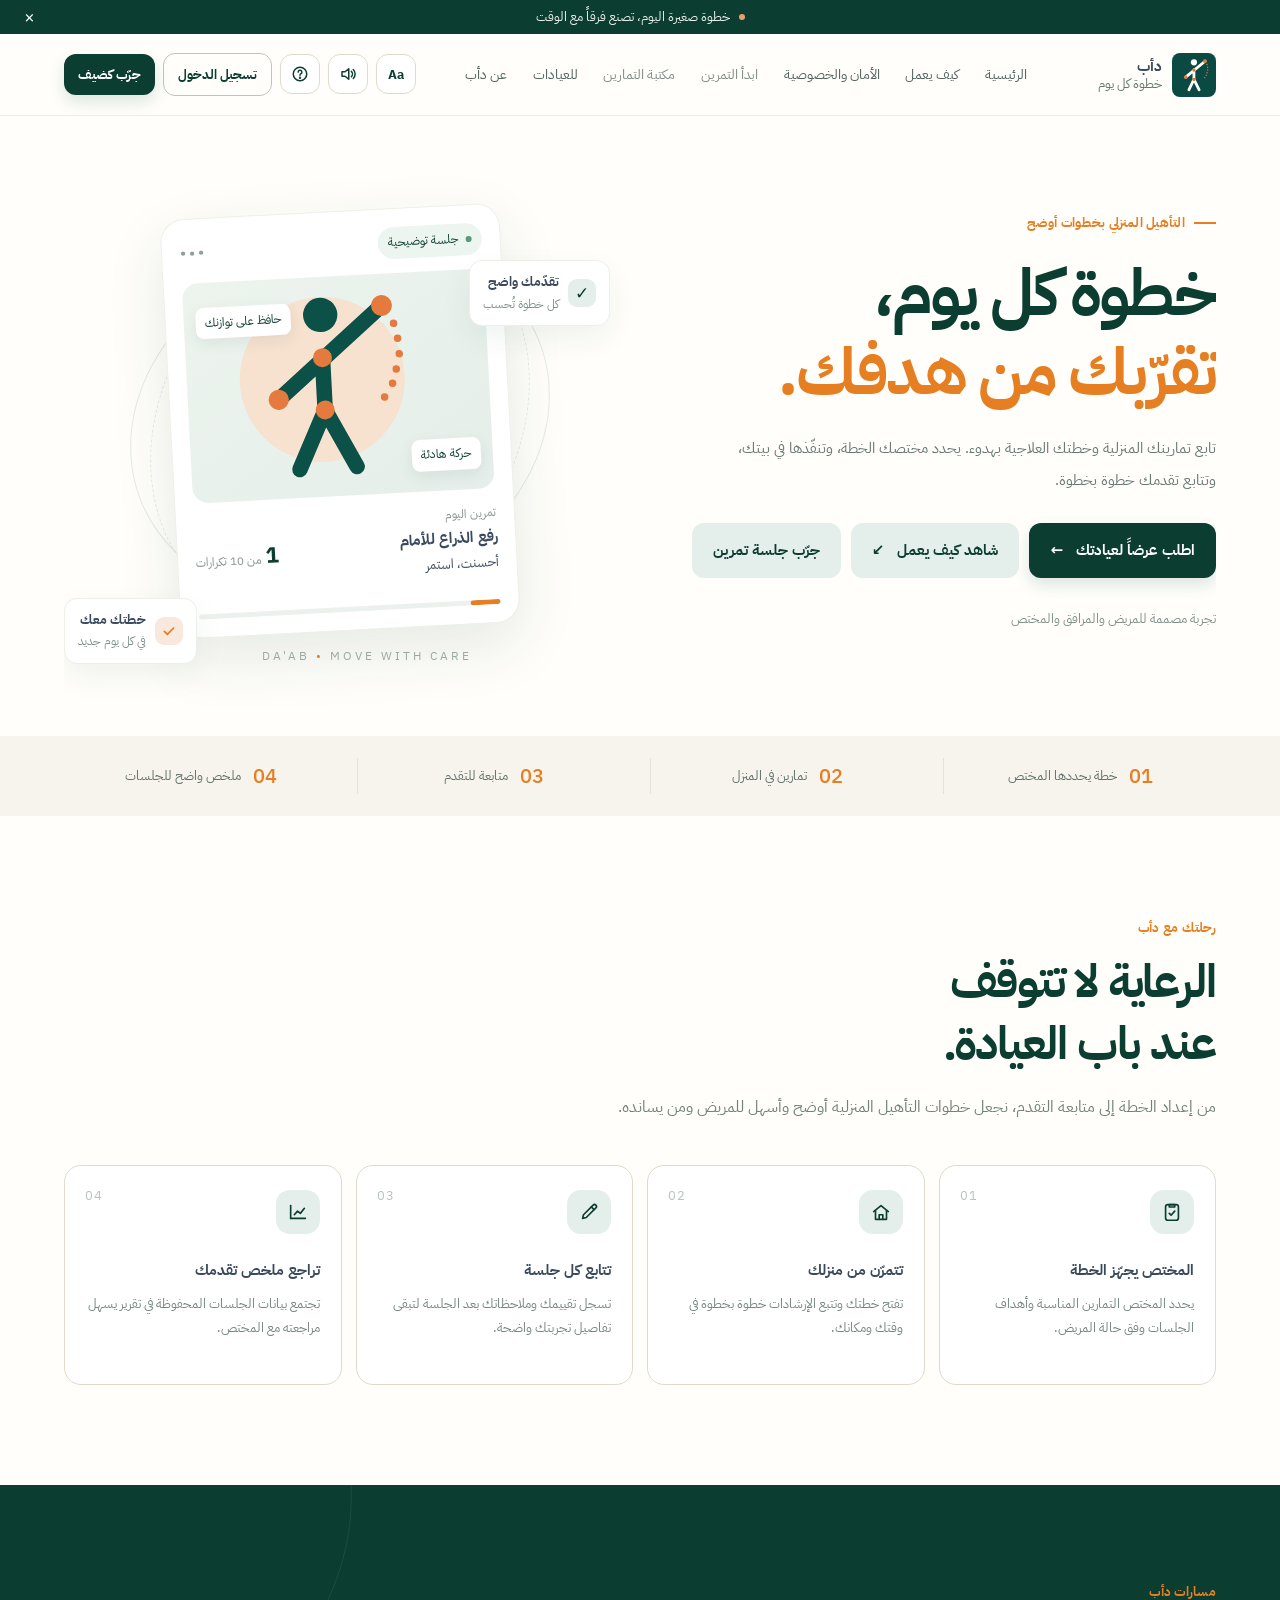
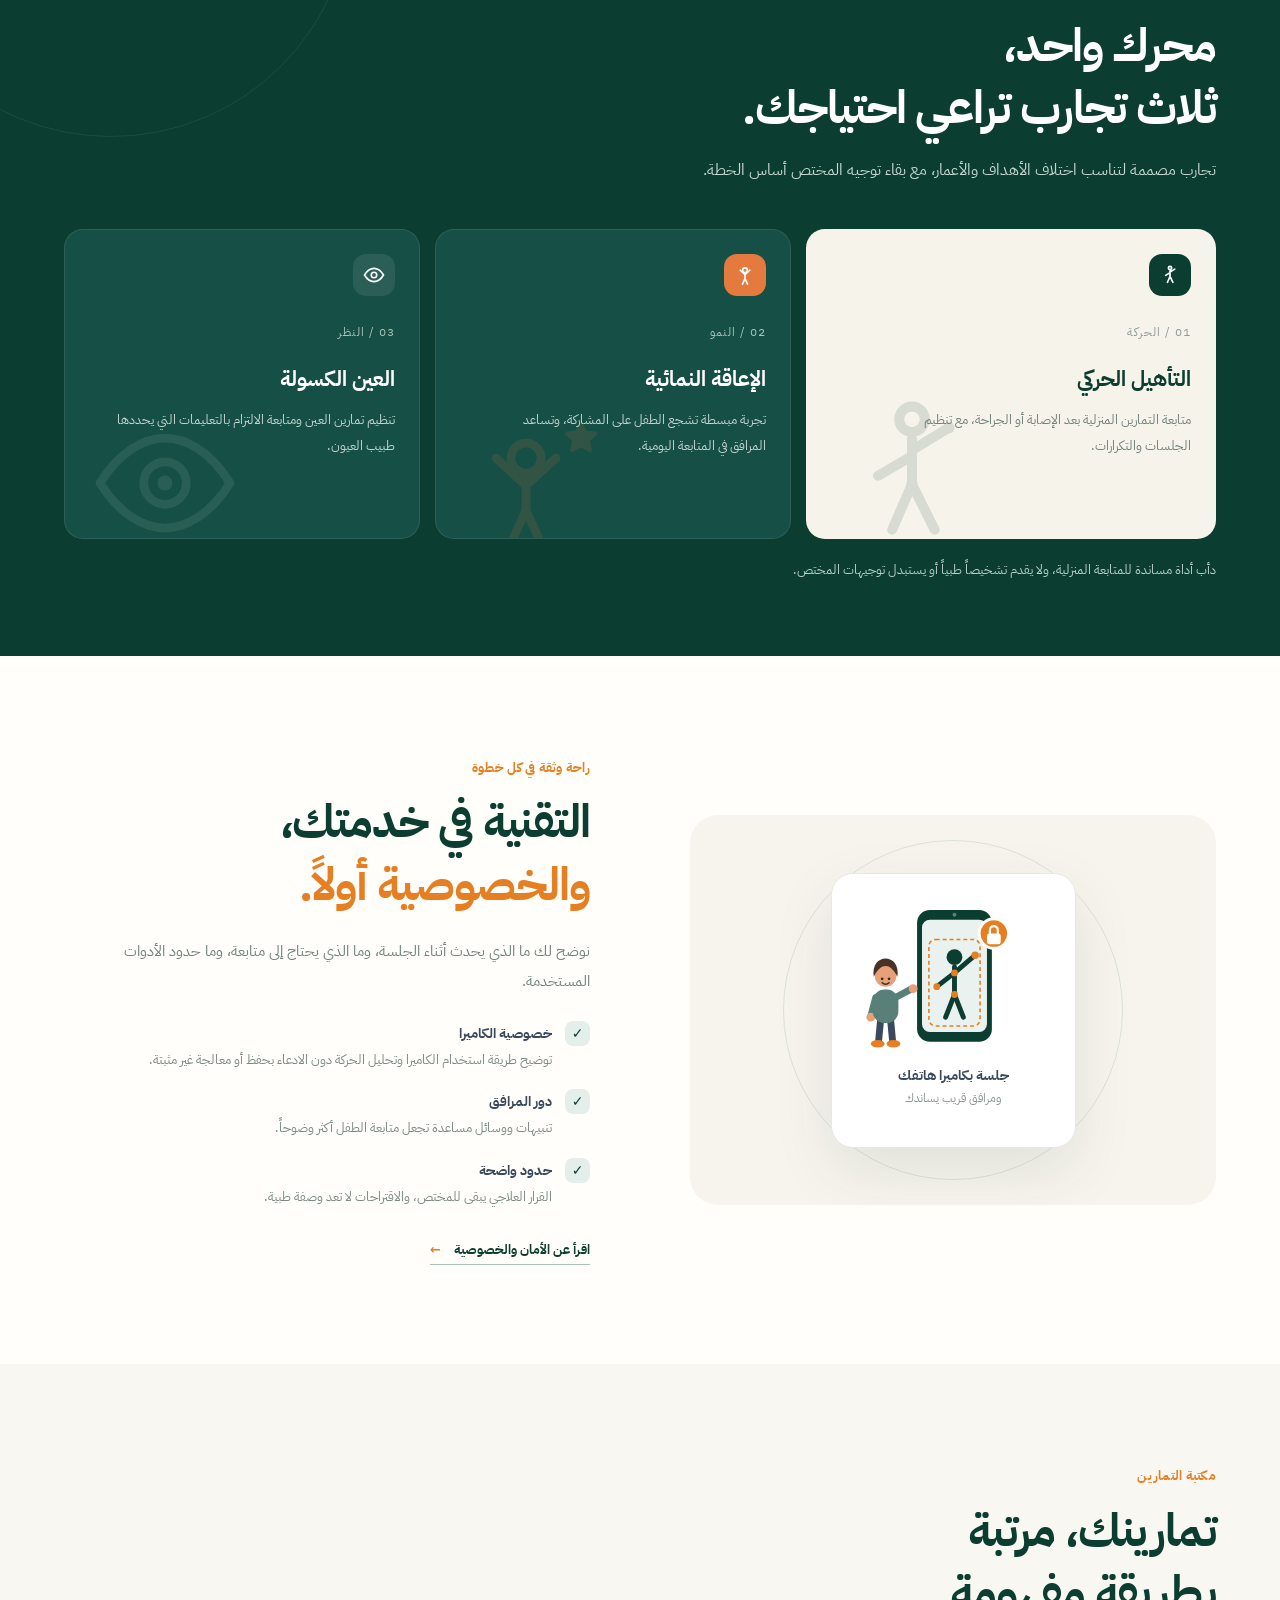
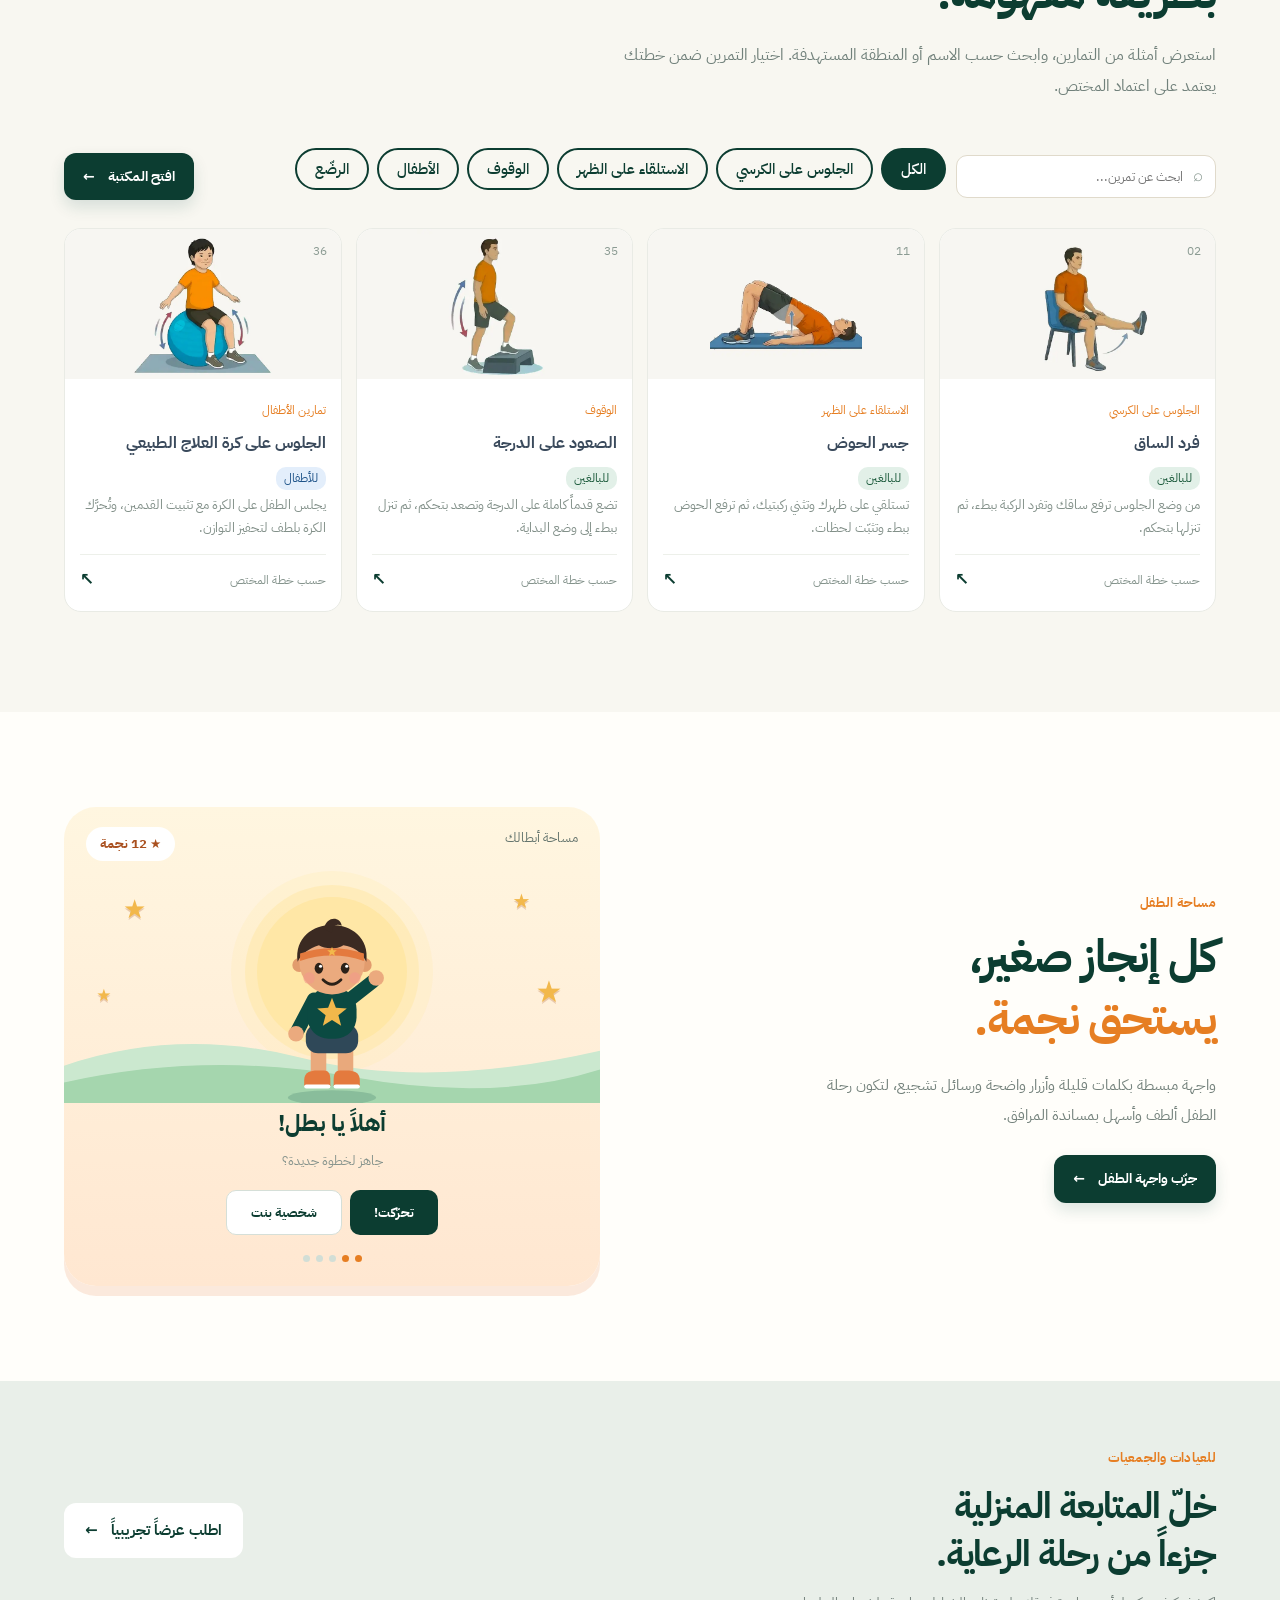
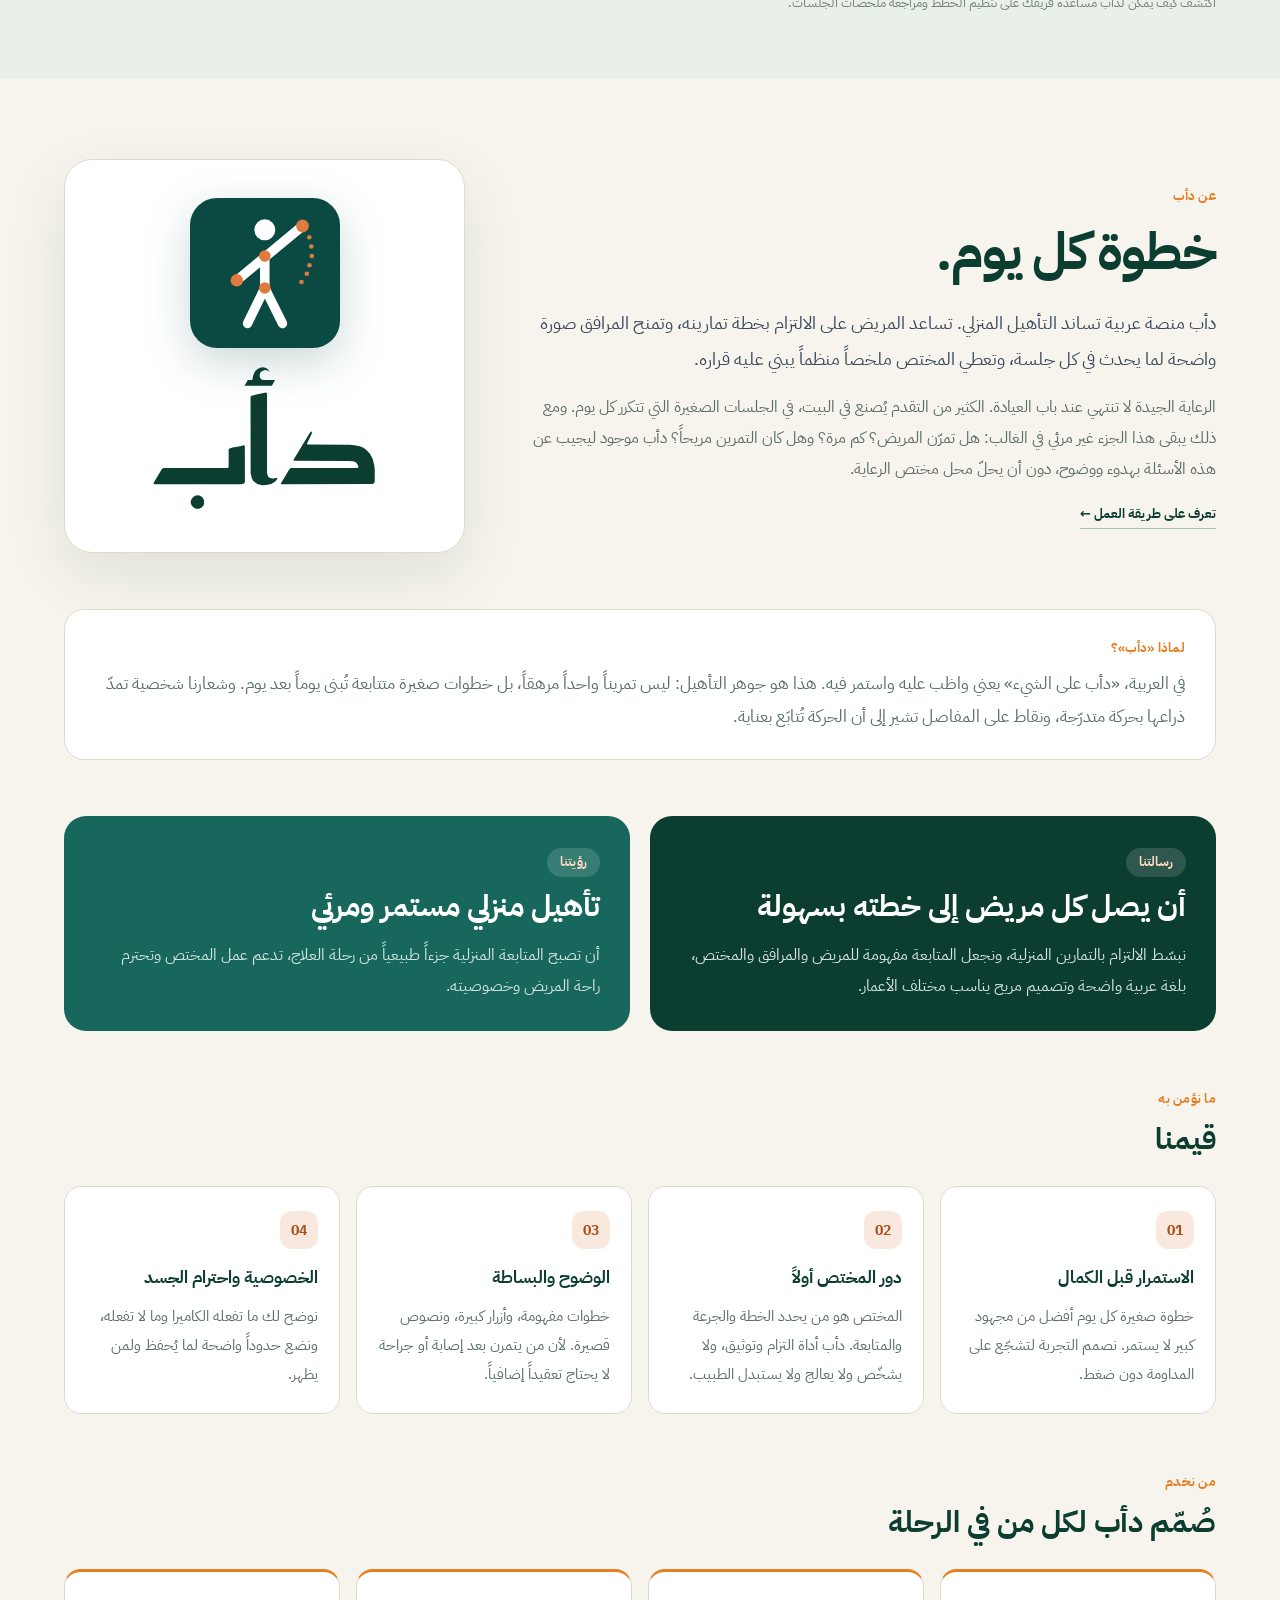
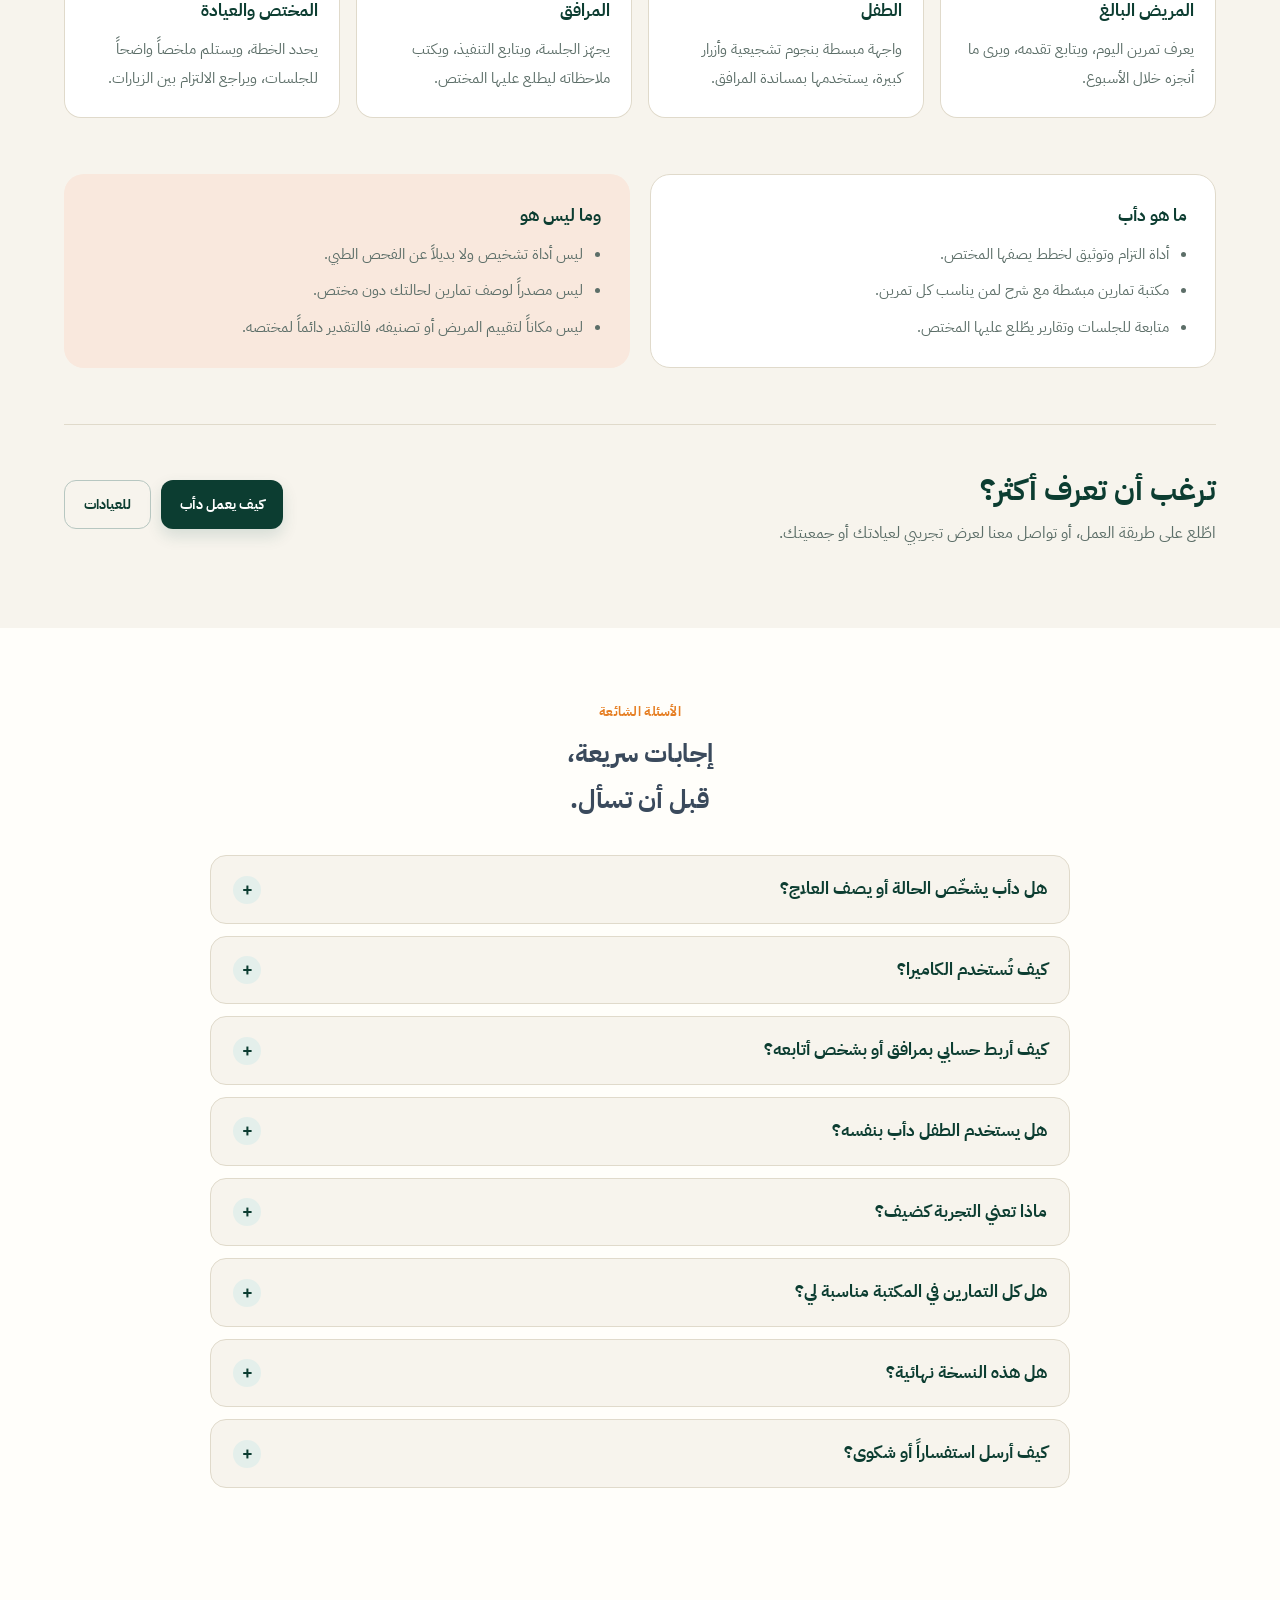
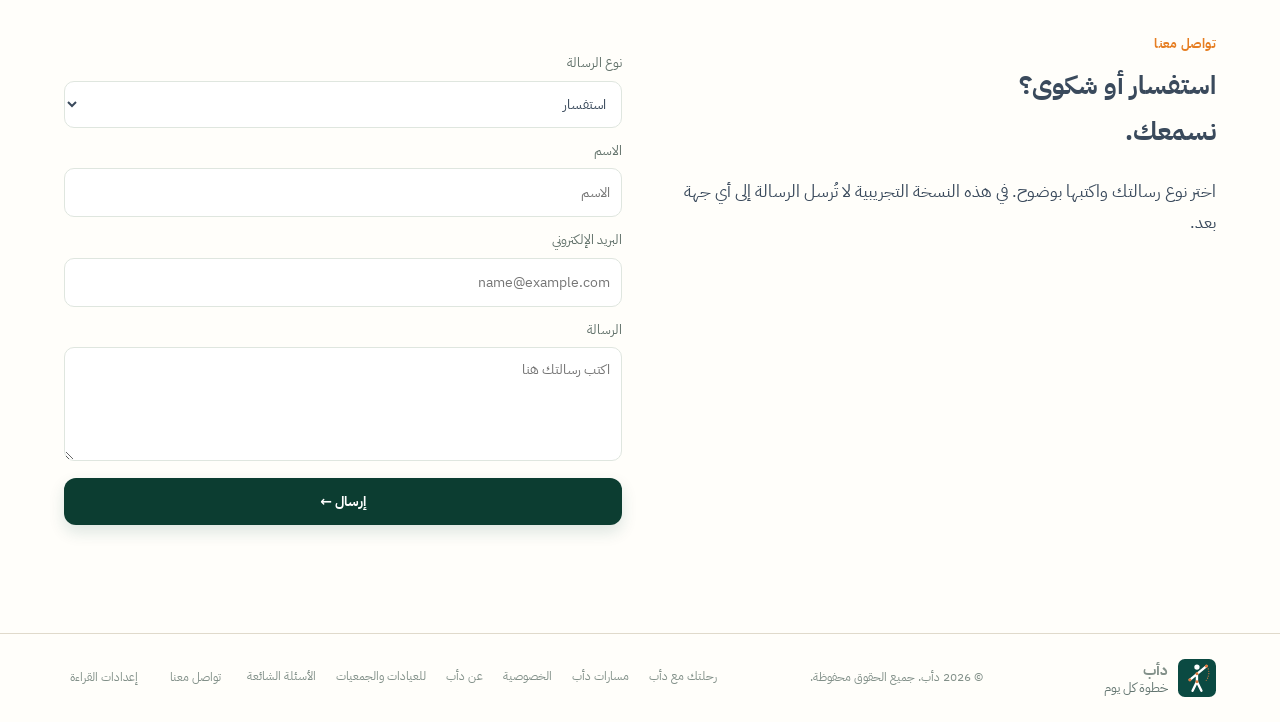
==== public/index.html @ 7e768599 "إظهار بوب‌أب حالة المرافق عند كل دخول ضيف كمرافق. لا نستورد cond القديم من التخزين أو ملف الشخص قبل " ====
<!DOCTYPE html>
<html lang="ar" dir="rtl">
<head>
<meta charset="utf-8">
<meta name="viewport" content="width=device-width, initial-scale=1, viewport-fit=cover">
<title>دأب — خطوة كل يوم</title>
<meta name="description" content="دأب: متابعة تمارين العلاج الطبيعي في البيت. يحدد مختصك الخطة، وتنفّذها بكاميرا هاتفك، ويصله تقرير من صفحة واحدة.">
<meta name="theme-color" content="#0C3D31">
<meta property="og:type" content="website">
<meta property="og:title" content="دأب — خطوة كل يوم">
<meta property="og:description" content="متابعة تمارين العلاج الطبيعي في البيت بكاميرا الهاتف، وتقرير من صفحة واحدة لمختصك.">
<meta property="og:locale" content="ar_SA">
<link rel="icon" type="image/svg+xml" href="data:image/svg+xml,%3Csvg xmlns='http://www.w3.org/2000/svg' viewBox='0 0 150 150'%3E%3Crect width='150' height='150' rx='27' fill='%230B4A42'/%3E%3Cg fill='none' stroke='%23fff' stroke-width='9.5' stroke-linecap='round'%3E%3Cpath d='M46.8 82.3L112.5 28M74.8 58V90M74.8 90L57.5 125.5M74.8 90L92.5 125.5'/%3E%3C/g%3E%3Ccircle cx='74.8' cy='31.8' r='10.5' fill='%23fff'/%3E%3Cg fill='%23E07A3F'%3E%3Ccircle cx='112.5' cy='28' r='7'/%3E%3Ccircle cx='74.8' cy='58' r='6.5'/%3E%3Ccircle cx='74.8' cy='90' r='6.5'/%3E%3Ccircle cx='46.8' cy='82.3' r='7'/%3E%3C/g%3E%3C/svg%3E">
<link rel="stylesheet" href="fonts/plex.css">
<link rel="modulepreload" href="/daab-coach3d.js?v=20251125sessionFix">
<link rel="preload" href="/models/x-bot.fbx" as="fetch" crossorigin>
<script type="importmap">
{"imports":{"three":"https://cdn.jsdelivr.net/npm/three@0.170.0/build/three.module.js","three/addons/":"https://cdn.jsdelivr.net/npm/three@0.170.0/examples/jsm/"}}
</script>

<script>
(function(){var Z=[.9,1,1.15,1.3,1.5,1.75],F={taj:1,nsk:1},d=document.documentElement;
function load(k){if(!F[k]||document.getElementById('ff-'+k))return;var l=document.createElement('link');l.id='ff-'+k;l.rel='stylesheet';l.href='fonts/'+k+'.css';document.head.appendChild(l)}
function get(){try{return JSON.parse(localStorage.getItem('daab-a11y')||'{}')||{}}catch(e){return {}}}
function apply(o){var z=Z[o.z]!=null?o.z:1;d.style.setProperty('--fz',Z[z]);if(Z[z]>=1.5)d.setAttribute('data-big','');else d.removeAttribute('data-big');if(o.f&&o.f!=='def'){d.setAttribute('data-ff',o.f);load(o.f)}else d.removeAttribute('data-ff')}
window.DAAB_A11Y={Z:Z,load:load,get:get,apply:apply,set:function(o){try{localStorage.setItem('daab-a11y',JSON.stringify(o))}catch(e){}apply(o)}};
apply(get())})();
</script>
<script>try{var t=localStorage.getItem('daab-theme');if(t&&t!=='def'&&t!=='hc')document.documentElement.setAttribute('data-theme',t)}catch(e){}</script>
<style id="design-v3">
/* ibm-plex-sans-arabic-arabic-400-normal */

/* ibm-plex-sans-arabic-latin-400-normal */

/* ibm-plex-sans-arabic-arabic-500-normal */

/* ibm-plex-sans-arabic-latin-500-normal */

/* ibm-plex-sans-arabic-arabic-600-normal */

/* ibm-plex-sans-arabic-latin-600-normal */

/* ibm-plex-sans-arabic-arabic-700-normal */

/* ibm-plex-sans-arabic-latin-700-normal */

/* tajawal-arabic-400-normal */

/* tajawal-latin-400-normal */

/* tajawal-arabic-500-normal */

/* tajawal-latin-500-normal */

/* tajawal-arabic-700-normal */

/* tajawal-latin-700-normal */

/* noto-naskh-arabic-arabic-400-normal */

/* noto-naskh-arabic-latin-400-normal */

/* noto-naskh-arabic-arabic-500-normal */

/* noto-naskh-arabic-latin-500-normal */

/* noto-naskh-arabic-arabic-700-normal */

/* noto-naskh-arabic-latin-700-normal */




:root{--green:#0b5148;--green-2:#17675c;--green-soft:#e4efeb;--orange:#e47a3e;--orange-soft:#f9e8dd;--cream:#f6f3eb;--paper:#fffefa;--ink:#183b36;--muted:#647671;--line:#e6e9e2;--shadow:0 22px 60px rgba(16,61,53,.10);--radius:22px;--font:'IBM Plex Sans Arabic','Tajawal',sans-serif}*{box-sizing:border-box}html{scroll-behavior:smooth;scroll-padding-top:90px}body{margin:0;background:var(--paper);color:var(--ink);font-family:var(--font);font-size:calc(16px*var(--fs,1));line-height:1.75}button,input{font:inherit}button,a{ -webkit-tap-highlight-color:transparent}a{color:inherit;text-decoration:none}button{cursor:pointer}.announcement{height:34px;background:var(--green);color:#e9f2ed;text-align:center;font-size:calc(13px*var(--fs,1));display:flex;align-items:center;justify-content:center;gap:9px;position:relative}.dot,.live-pill i{width:6px;height:6px;border-radius:50%;background:#e7a06c;display:inline-block}.text-btn{position:absolute;left:18px;color:white;background:none;border:0;font-size:calc(18px*var(--fs,1))}.site-header{height:82px;padding:0 max(5vw,24px);display:flex;align-items:center;justify-content:space-between;background:rgba(255,254,250,.94);backdrop-filter:blur(14px);position:sticky;top:0;z-index:20;border-bottom:1px solid rgba(230,233,226,.8)}.brand{display:flex;align-items:center;gap:10px;min-width:140px}.brand-mark{font-family:'Tajawal',sans-serif;font-size:calc(30px*var(--fs,1));font-weight:800;color:var(--green);line-height:1}.brand-copy{display:flex;flex-direction:column;line-height:1.25}.brand-copy b{font-size:calc(15px*var(--fs,1))}.brand-copy small{font-size:calc(12.5px*var(--fs,1));color:var(--muted)}.desktop-nav{display:flex;align-items:center;gap:clamp(12px,2vw,30px);font-size:calc(14px*var(--fs,1));color:#52635e}.desktop-nav a{padding:9px 0;position:relative}.desktop-nav a.active,.desktop-nav a:hover{color:var(--green);font-weight:700}.desktop-nav a.nav-priv-off{opacity:.72}.desktop-nav a.active:after{content:'';position:absolute;bottom:0;right:0;width:18px;height:2px;background:var(--orange);border-radius:3px}.header-actions{display:flex;align-items:center;gap:8px}.icon-btn,.menu-toggle{width:36px;height:36px;border:1px solid var(--line);background:white;border-radius:12px;color:var(--green);font-size:calc(15px*var(--fs,1))}.btn{border:0;border-radius:12px;padding:11px 19px;font-weight:700;font-size:calc(14px*var(--fs,1));display:inline-flex;align-items:center;justify-content:center;gap:13px;transition:transform .18s,background .18s,box-shadow .18s;cursor:pointer}.btn:hover{transform:translateY(-2px)}.btn-primary{background:var(--green);color:white;box-shadow:0 7px 16px rgba(11,81,72,.14)}.btn-primary:hover{background:#073f38}.btn-outline{background:transparent;border:1px solid #b7c7c1;color:var(--green)}.btn-soft{background:var(--green-soft);color:var(--green)}.btn-white{background:white;color:var(--green)}.btn-sm{padding:9px 14px;font-size:calc(13px*var(--fs,1))}.btn-lg{padding:14px 21px;font-size:calc(15px*var(--fs,1))}.menu-toggle{display:none}.section-wrap{width:min(1160px,90%);margin:auto}.hero{min-height:620px;display:grid;grid-template-columns:1fr 1fr;align-items:center;gap:50px;padding-top:55px;padding-bottom:65px}.eyebrow{display:flex;align-items:center;gap:9px;color:var(--orange);font-size:calc(13px*var(--fs,1));font-weight:700;letter-spacing:.02em}.eyebrow-line{width:22px;height:2px;background:var(--orange)}h1,h2,h3,p{margin-top:0}h1{font-size:clamp(42px,5.1vw,68px);line-height:1.22;letter-spacing:-2px;margin:19px 0 20px;font-weight:700;color:var(--green)}h1 em,h2 em{font-style:normal;color:var(--orange)}.hero-lead{max-width:490px;color:#687873;font-size:calc(15px*var(--fs,1));line-height:2.1;margin-bottom:27px}.hero-ctas{display:flex;gap:10px;flex-wrap:wrap}.hero-proof{display:flex;align-items:center;gap:12px;margin-top:30px;color:#81908a;font-size:calc(12.5px*var(--fs,1))}.avatar-stack{display:flex;direction:ltr}.avatar-stack i{font-style:normal;width:27px;height:27px;border-radius:50%;border:2px solid white;background:#e9b18f;color:#633e2c;display:grid;place-items:center;font-size:calc(12.5px*var(--fs,1));margin-left:-7px}.avatar-stack i:nth-child(2){background:#c5d7cd}.avatar-stack i:nth-child(3){background:#d7c4ae}.hero-visual{height:470px;position:relative;display:grid;place-items:center}.visual-orbit{position:absolute;border:1px solid #e3ebe4;border-radius:50%;transform:rotate(-22deg)}.orbit-one{width:430px;height:350px}.orbit-two{width:350px;height:430px;transform:rotate(36deg);border-style:dashed}.session-card{width:min(340px,80%);background:white;border:1px solid #edf0e9;border-radius:24px;padding:18px;box-shadow:var(--shadow);position:relative;z-index:2;transform:rotate(-3deg)}.session-top,.session-bottom{display:flex;align-items:center;justify-content:space-between}.live-pill{background:#edf5f0;color:var(--green);padding:5px 10px;border-radius:20px;font-size:calc(12px*var(--fs,1));display:flex;align-items:center;gap:7px}.live-pill i{background:#5a9a7b}.more{color:#91a09a;letter-spacing:2px}.motion-stage{height:220px;background:linear-gradient(145deg,#edf4ee,#e5eeea);border-radius:16px;margin:14px 0;position:relative;overflow:hidden;display:grid;place-items:center}.sun-disc{position:absolute;width:165px;height:165px;border-radius:50%;background:#f7e1cf;top:20px;right:84px}.person-figure{width:180px;height:205px;position:relative;z-index:1}.motion-tag{position:absolute;background:white;padding:5px 9px;border-radius:8px;font-size:calc(12px*var(--fs,1));color:var(--green);box-shadow:0 5px 15px #174e4015}.tag-a{top:25px;left:12px}.tag-b{bottom:20px;right:12px}.session-bottom{font-size:calc(13px*var(--fs,1))}.session-bottom div:first-child{display:flex;flex-direction:column}.session-bottom small{font-size:calc(12px*var(--fs,1));color:#87938e}.session-bottom b{font-size:calc(15px*var(--fs,1))}.rep-count{display:flex;align-items:baseline;gap:4px;color:var(--green)}.rep-count strong{font-size:calc(22px*var(--fs,1))}.progress-track{height:5px;background:#edf1ed;border-radius:5px;margin-top:12px;overflow:hidden}.progress-track span{display:block;height:100%;background:var(--orange);border-radius:5px}.float-note{position:absolute;z-index:3;background:white;border:1px solid #edf0e9;border-radius:13px;padding:10px 13px;display:flex;align-items:center;gap:9px;box-shadow:0 12px 30px #173c3310}.float-note b,.float-note small{display:block}.float-note b{font-size:calc(12.5px*var(--fs,1))}.float-note small{font-size:calc(12px*var(--fs,1));color:#82918b}.note-top{top:74px;right:5px}.note-bottom{bottom:-8px;left:0}@media(min-width:721px) and (max-width:1100px){.hero-stamp{display:none}.note-bottom{bottom:-22px}}.note-icon,.pulse-icon{width:28px;height:28px;border-radius:9px;display:grid;place-items:center;background:var(--green-soft);color:var(--green)}.pulse-icon{background:var(--orange-soft);color:var(--orange)}.hero-stamp{position:absolute;bottom:8px;right:28%;font-size:calc(12px*var(--fs,1));letter-spacing:3px;color:#9ba9a2;direction:ltr}.hero-stamp span{color:var(--orange)}.trust-strip{background:var(--cream);padding:22px max(5vw,24px);display:grid;grid-template-columns:repeat(4,1fr);gap:20px}.trust-strip div{display:flex;align-items:center;justify-content:center;gap:12px;border-left:1px solid #e1e3d9}.trust-strip div:last-child{border:0}.trust-strip strong{font-size:calc(20px*var(--fs,1));color:var(--orange);font-weight:500}.trust-strip span{font-size:calc(13px*var(--fs,1));color:#5f706a}.section-space{padding-top:100px;padding-bottom:100px}.section-heading{display:block;max-width:760px;margin-bottom:42px}.section-heading h2{text-wrap:balance}.section-heading h2,.split-copy h2,.child-copy h2,.cta-inner h2,.about-section h2{font-size:clamp(32px,4vw,46px);line-height:1.35;letter-spacing:-1.1px;color:var(--green);margin:12px 0 0}.section-heading>p{max-width:620px;color:#71817b;font-size:calc(16px*var(--fs,1));line-height:1.95;margin:16px 0 0;text-wrap:pretty}.steps-grid{display:grid;grid-template-columns:repeat(4,1fr);gap:14px}.step-card{background:#fff;border:1px solid var(--line);border-radius:17px;padding:24px 21px;min-height:220px;position:relative;transition:.2s}.step-card:hover{box-shadow:var(--shadow);transform:translateY(-4px)}.step-no{position:absolute;top:19px;left:20px;color:#b8c3bd;font-size:calc(12.5px*var(--fs,1));letter-spacing:1px}.step-icon{width:44px;height:44px;background:var(--green-soft);color:var(--green);border-radius:14px;display:grid;place-items:center;font-size:calc(22px*var(--fs,1));margin-bottom:23px}.step-card h3{font-size:calc(15px*var(--fs,1));margin-bottom:8px}
#how .section-heading{display:block;max-width:700px;margin-bottom:34px}
#how .section-heading>p{max-width:560px;margin:16px 0 0;font-size:calc(15px*var(--fs,1))}
.step-icon svg{width:22px;height:22px}.step-card p{font-size:calc(13px*var(--fs,1));line-height:1.9;color:#77857f;margin:0}.bundle-section{background:var(--green);padding:95px 0 75px;color:white;position:relative;overflow:hidden}.bundle-section:before{content:'';position:absolute;width:480px;height:480px;border:1px solid #ffffff12;border-radius:50%;top:-230px;left:-130px}.light-heading h2{color:white}.light-heading>p{color:#c4d6cf}.bundle-grid{display:grid;grid-template-columns:1.15fr 1fr 1fr;gap:15px}.bundle-card{background:#164f46;border:1px solid #ffffff19;border-radius:19px;min-height:310px;padding:24px;position:relative;overflow:hidden}.bundle-featured{background:#f6f3eb;color:var(--green)}.bundle-card>span{font-size:calc(12px*var(--fs,1));letter-spacing:1px;color:#a9c4ba}.bundle-featured>span{color:#8c9c95}.bundle-card h3{font-size:calc(21px*var(--fs,1));margin:15px 0 8px}.bundle-card p{font-size:calc(13px*var(--fs,1));line-height:2;color:#c4d6cf;max-width:280px;min-height:65px}.bundle-featured p{color:#71817b}.bundle-card a{font-size:calc(12.5px*var(--fs,1));font-weight:700;display:inline-flex;gap:14px;align-items:center;position:relative;z-index:2}.bundle-card a b{font-size:calc(17px*var(--fs,1));color:var(--orange)}.bundle-symbol{width:42px;height:42px;border-radius:13px;background:#ffffff16;display:grid;place-items:center;font-size:calc(22px*var(--fs,1));margin-bottom:20px}.bundle-featured .bundle-symbol{background:var(--green);color:white}.bundle-symbol.orange{background:#e47a3e;color:white}.bundle-art{position:absolute;bottom:-20px;left:0;opacity:.13}.bundle-art svg{display:block}.art-motion{transform:none!important;color:var(--green);left:20px}.art-motion{display:flex;gap:10px;transform:rotate(-28deg)}.art-motion i{display:block;width:55px;height:125px;border:7px solid var(--green);border-radius:50%}.art-child{font-size:calc(145px*var(--fs,1));color:#e47a3e;left:20px}.art-eye{font-size:calc(140px*var(--fs,1));color:#a5c6bb;left:25px}.medical-note{font-size:calc(12.5px*var(--fs,1));color:#b8d0c7;margin:20px 0 0}.split-section{display:grid;grid-template-columns:1fr 1fr;align-items:center;gap:100px}.safety-visual{height:390px;background:var(--cream);border-radius:28px;position:relative;display:grid;place-items:center;overflow:hidden}.safety-panel{width:245px;height:275px;background:white;border:1px solid #e7e9e1;border-radius:22px;box-shadow:var(--shadow);position:relative;z-index:1;padding:28px;display:flex;flex-direction:column;align-items:center}.shield{width:95px;height:95px;background:var(--green);color:white;border-radius:30px 30px 40px 40px;display:grid;place-items:center;font-size:calc(42px*var(--fs,1));box-shadow:0 14px 30px #0b514833}.safety-lines{width:100%;margin-top:28px}.safety-lines i{height:7px;background:#e9efeb;border-radius:8px;display:block;margin:10px 0}.safety-lines i:nth-child(2){width:75%}.safety-lines i:nth-child(3){width:48%}.safety-caption{text-align:center;margin-top:12px}.safety-caption b,.safety-caption small{display:block}.safety-caption b{font-size:calc(14px*var(--fs,1))}.safety-caption small{font-size:calc(12px*var(--fs,1));color:#89968f}.safety-orbit{position:absolute;width:340px;height:340px;border:1px solid #d9e2da;border-radius:50%}.split-copy>p{font-size:calc(15px*var(--fs,1));color:#71817b;line-height:2;margin:20px 0}.check-list{list-style:none;padding:0;margin:25px 0}.check-list li{display:flex;gap:13px;margin:18px 0}.check-list li>span{width:25px;height:25px;border-radius:8px;background:var(--green-soft);color:var(--green);display:grid;place-items:center;flex:none;font-size:calc(14px*var(--fs,1))}.check-list b,.check-list small{display:block}.check-list b{font-size:calc(14px*var(--fs,1))}.check-list small{font-size:calc(12.5px*var(--fs,1));color:#7b8983;line-height:1.8;margin-top:3px}.inline-link{font-size:calc(13px*var(--fs,1));color:var(--green);font-weight:700;border-bottom:1px solid #a9c0b8;padding-bottom:5px}.inline-link b{color:var(--orange);margin-right:10px}.library-preview{background:#f8f7f1}.library-toolbar{display:flex;align-items:center;gap:10px;margin-bottom:20px}.search-box{height:43px;max-width:260px;flex:1;background:white;border:1px solid var(--line);border-radius:11px;display:flex;align-items:center;padding:0 12px;gap:8px;color:#8b9b93}.search-box input{border:0;outline:0;width:100%;font-size:calc(13px*var(--fs,1));background:transparent;color:var(--ink)}.filter-chips{display:flex;gap:6px;flex:1}.chip{border:1px solid #e2e8e1;background:white;color:#71817b;border-radius:20px;padding:7px 13px;font-size:calc(12.5px*var(--fs,1))}.chip.active{background:var(--green);border-color:var(--green);color:white}.exercise-grid{display:grid;grid-template-columns:repeat(4,1fr);gap:14px}.exercise-card{background:white;border:1px solid #e9ebe5;border-radius:17px;overflow:hidden;transition:.2s}.exercise-card:hover{transform:translateY(-4px);box-shadow:var(--shadow)}.exercise-art{height:150px;position:relative;display:grid;place-items:center;overflow:hidden}.exercise-art>span{position:absolute;top:12px;right:14px;font-size:calc(12px*var(--fs,1));color:#8b9b93}.art-one{background:#e4eeea}.art-two{background:#f5e7db}.art-three{background:#e9ece4}.art-four{background:#e7e9ef}.exercise-person{font-size:calc(78px*var(--fs,1));color:var(--green);transform:rotate(-20deg);font-weight:700}.art-two .exercise-person{color:#c66f43}.art-three .exercise-person{color:#6d8d83}.art-four .exercise-person{color:#586274}.exercise-info{padding:15px}.exercise-info>span{font-size:calc(12px*var(--fs,1));color:var(--orange)}.exercise-info h3{font-size:calc(16px*var(--fs,1));margin:4px 0}.exercise-info p{font-size:calc(12.5px*var(--fs,1));color:#829089;margin-bottom:15px}.exercise-info>div{border-top:1px solid #edf0ea;padding-top:10px;display:flex;justify-content:space-between;align-items:center}.exercise-info small{font-size:calc(12px*var(--fs,1));color:#84938c}.exercise-info b{color:var(--green)}.empty-state{padding:35px;text-align:center;color:#74827c;background:white;border-radius:15px}.hidden{display:none!important}.child-section{display:grid;grid-template-columns:1fr 1fr;align-items:center;gap:80px;padding-top:95px;padding-bottom:95px}.child-copy p{max-width:420px;color:#73817b;font-size:calc(15px*var(--fs,1));line-height:2;margin:20px 0 25px}.child-demo-card{background:var(--cream);border-radius:26px;padding:22px 25px 25px;text-align:center;position:relative;overflow:hidden}.child-top{display:flex;justify-content:space-between;font-size:calc(12.5px*var(--fs,1));color:#65756e}.star-count{background:#fff;border-radius:20px;padding:5px 10px;color:#c77b39}.child-character{height:170px;display:grid;place-items:center;position:relative}.character-sun{position:absolute;width:140px;height:140px;border-radius:50%;background:#f1d7c4}.character-person{position:relative;width:85px;height:115px;z-index:1}.character-person i{position:absolute;top:0;right:31px;width:24px;height:24px;background:#e6a17a;border-radius:50%}.character-person b{position:absolute;top:28px;right:34px;width:18px;height:48px;border-radius:10px;background:var(--green);transform:rotate(8deg)}.character-person em:before,.character-person em:after{content:'';position:absolute;top:67px;width:8px;height:45px;background:var(--green);border-radius:8px}.character-person em:before{right:31px;transform:rotate(20deg)}.character-person em:after{right:48px;transform:rotate(-18deg)}.child-demo-card h3{font-size:calc(23px*var(--fs,1));color:var(--green);margin:0}.child-demo-card>p{font-size:calc(13px*var(--fs,1));color:#87948d;margin:4px 0 18px}.child-actions{display:flex;justify-content:center;gap:8px}.child-actions button{border:0;border-radius:10px;padding:10px 24px;background:var(--green);color:white;font-size:calc(13px*var(--fs,1));font-weight:700}.child-actions button+button{background:white;color:var(--green);border:1px solid #d5dfd8}.child-progress{display:flex;justify-content:center;gap:6px;margin-top:20px}.child-progress i{width:7px;height:7px;background:#d2ded6;border-radius:50%}.child-progress i:first-child,.child-progress i:nth-child(2){background:var(--orange)}.clinic-cta{background:#e9efe9;padding:65px 0}.cta-inner{display:flex;align-items:center;justify-content:space-between;gap:30px}.cta-inner h2{font-size:calc(36px*var(--fs,1))}.cta-inner p{font-size:calc(13px*var(--fs,1));color:#73817b;margin:12px 0 0}.about-section{padding-top:65px;padding-bottom:65px;display:grid;grid-template-columns:.8fr 1.5fr auto;align-items:center;gap:40px}.about-section h2{font-size:calc(35px*var(--fs,1))}.about-section>p{font-size:calc(14px*var(--fs,1));color:#75837d;line-height:2;margin:0}.about-section .inline-link{white-space:nowrap}.site-footer{border-top:1px solid var(--line);padding:25px 5%;display:flex;align-items:center;justify-content:space-between;gap:20px;color:#829089;font-size:calc(12px*var(--fs,1))}.site-footer .brand-mark{font-size:calc(24px*var(--fs,1))}.site-footer>div{display:flex;gap:20px}.site-footer button{background:none;border:0;color:inherit;font-size:calc(12px*var(--fs,1))}.toast{position:fixed;bottom:24px;left:50%;transform:translate(-50%,20px);background:#183b36;color:white;border-radius:12px;padding:11px 18px;font-size:calc(13px*var(--fs,1));opacity:0;pointer-events:none;transition:.25s;z-index:60;box-shadow:var(--shadow)}.toast.show{opacity:1;transform:translate(-50%,0)}.modal-backdrop{position:fixed;inset:0;background:#0b2924a6;z-index:50;display:none;align-items:center;justify-content:center;padding:20px}.modal-backdrop.open{display:flex}.modal{width:min(480px,100%);max-height:90vh;overflow:auto;background:var(--paper);border-radius:22px;padding:32px;position:relative;box-shadow:0 25px 80px #001d1740}.modal-close{position:absolute;top:14px;left:16px;border:0;background:#edf2ee;color:var(--green);width:32px;height:32px;border-radius:10px;font-size:calc(19px*var(--fs,1))}.modal h2{font-size:calc(23px*var(--fs,1));color:var(--green);margin:0 0 8px}.modal p{font-size:calc(13px*var(--fs,1));color:#74827c;line-height:1.9}.modal-form{display:grid;gap:12px;margin-top:20px}.modal-form label{font-size:calc(12.5px*var(--fs,1));color:#61716a;display:grid;gap:6px}.modal-form input,.modal-form select,.modal-form textarea{border:1px solid #dfe6df;border-radius:10px;background:white;padding:11px;color:var(--ink);outline:0;font-size:calc(14px*var(--fs,1))}.modal-form input:focus,.modal-form select:focus,.modal-form textarea:focus{border-color:var(--green);box-shadow:0 0 0 3px #0b51481a}.modal-form .btn{margin-top:5px}.role-grid{display:grid;grid-template-columns:repeat(3,1fr);gap:8px;margin:18px 0}.role-option{border:1px solid var(--line);background:white;border-radius:12px;padding:14px 8px;text-align:center;color:var(--green);font-size:calc(12.5px*var(--fs,1))}.role-option span{display:block;font-size:calc(23px*var(--fs,1));margin-bottom:5px}.role-option.selected{border-color:var(--green);background:var(--green-soft)}.setting-row{display:flex;justify-content:space-between;align-items:center;padding:13px 0;border-bottom:1px solid var(--line);font-size:calc(13px*var(--fs,1))}.setting-row button{border:1px solid var(--line);border-radius:9px;background:white;padding:7px 12px;color:var(--green);font-size:calc(12.5px*var(--fs,1))}.mobile-nav{display:none}
@media(max-width:1000px){.desktop-nav{gap:13px}.desktop-nav a{font-size:calc(12.5px*var(--fs,1))}.header-actions .btn{display:none}.hero{gap:20px}.split-section{gap:45px}.exercise-grid{grid-template-columns:repeat(2,1fr)}}
@media(max-width:720px){.announcement{font-size:calc(12px*var(--fs,1))}.site-header{height:68px;padding:0 5%;}.desktop-nav{display:none}.header-actions{gap:6px}.header-actions .icon-btn{width:32px;height:32px}.menu-toggle{display:block;width:33px;height:33px}.hero{grid-template-columns:1fr;padding-top:48px;padding-bottom:45px;gap:10px}.hero-copy{order:1}.hero-visual{order:0;height:330px}.session-card{width:270px;padding:13px}.motion-stage{height:165px}.person-figure{height:155px}.sun-disc{width:125px;height:125px}.note-top{top:23px;right:0}.note-bottom{bottom:26px;left:0}.float-note{padding:7px 9px}.hero-stamp{display:none}h1{font-size:calc(43px*var(--fs,1));margin:13px 0}.hero-lead{font-size:calc(14px*var(--fs,1))}.hero-proof{margin-top:20px}.trust-strip{grid-template-columns:repeat(2,1fr);padding:18px 6%;gap:15px}.trust-strip div{justify-content:flex-start;border:0}.trust-strip strong{font-size:calc(17px*var(--fs,1))}.trust-strip span{font-size:calc(12.5px*var(--fs,1))}.section-space{padding-top:65px;padding-bottom:65px}.section-heading{display:block;margin-bottom:25px}.section-heading h2,.split-copy h2,.child-copy h2{font-size:calc(34px*var(--fs,1))}.section-heading>p{margin-top:15px;font-size:calc(13px*var(--fs,1))}.steps-grid{grid-template-columns:repeat(2,1fr);gap:9px}.step-card{padding:17px;min-height:205px}.step-card h3{font-size:calc(14px*var(--fs,1))}.step-card p{font-size:calc(12.5px*var(--fs,1))}.bundle-section{padding:65px 0 45px}.bundle-grid{grid-template-columns:1fr}.bundle-card{min-height:245px}.bundle-card p{min-height:0;max-width:75%}.split-section,.child-section{grid-template-columns:1fr;gap:35px}.safety-visual{height:310px}.split-copy>p{font-size:calc(14px*var(--fs,1))}.library-toolbar{flex-wrap:wrap}.search-box{max-width:none;flex-basis:100%}.filter-chips{order:2;flex-basis:100%;overflow:auto}.library-toolbar>.btn{margin-right:auto}.exercise-grid{grid-template-columns:repeat(2,1fr);gap:9px}.exercise-art{height:120px}.exercise-info{padding:11px}.exercise-info h3{font-size:calc(14px*var(--fs,1))}.exercise-info p{font-size:calc(12px*var(--fs,1))}.child-section{padding-top:60px;padding-bottom:60px}.child-demo-card{padding:18px}.cta-inner{display:block}.cta-inner h2{font-size:calc(31px*var(--fs,1))}.cta-inner .btn{margin-top:22px}.about-section{grid-template-columns:1fr;gap:15px;padding-top:45px;padding-bottom:45px}.about-section h2{font-size:calc(30px*var(--fs,1))}.site-footer{flex-wrap:wrap}.site-footer>span{order:3;width:100%}.site-footer>div{gap:12px}.modal{padding:27px 20px}.role-grid{grid-template-columns:1fr}.role-option{text-align:right;display:flex;align-items:center;gap:10px}.role-option span{margin:0}.mobile-nav{display:flex;position:fixed;bottom:0;right:0;left:0;background:#fffefa;border-top:1px solid var(--line);z-index:30;justify-content:space-around;padding:8px 3% calc(8px + env(safe-area-inset-bottom));box-shadow:0 -6px 25px #173c330c}.mobile-nav button{border:0;background:none;color:#75847d;font-size:calc(12px*var(--fs,1));display:grid;gap:2px;justify-items:center}.mobile-nav button b{font-size:calc(18px*var(--fs,1));font-weight:400}.mobile-nav button.active{color:var(--green)}}
@media(prefers-reduced-motion:reduce){*,*:before,*:after{scroll-behavior:auto!important;transition:none!important;animation:none!important}}
.dark-mode{--paper:#142b27;--cream:#1b3731;--ink:#e5eee9;--muted:#a8b8b0;--line:#2d4941;background:#142b27;color:#e5eee9}.dark-mode .site-header,.dark-mode .site-footer,.dark-mode .exercise-card,.dark-mode .step-card,.dark-mode .session-card,.dark-mode .float-note,.dark-mode .modal,.dark-mode .search-box,.dark-mode .chip,.dark-mode .role-option{background:#19352f;color:#e5eee9;border-color:#35534a}.dark-mode .desktop-nav,.dark-mode .hero-lead,.dark-mode .section-heading>p,.dark-mode .split-copy>p,.dark-mode .child-copy p,.dark-mode .about-section>p{color:#afc1b8}.dark-mode h1,.dark-mode h2,.dark-mode h3,.dark-mode .brand-mark,.dark-mode .brand-copy b{color:#e5eee9}.dark-mode .library-preview,.dark-mode .safety-visual{background:#1b3731}.dark-mode .bundle-section{background:#092f29}.dark-mode .trust-strip{background:#1b3731}.dark-mode .session-card .session-bottom,.dark-mode .exercise-info h3{color:#e5eee9}.dark-mode .modal-form input,.dark-mode .modal-form select,.dark-mode .modal-form textarea{background:#102720;color:#e5eee9;border-color:#35534a}.high-contrast{--muted:#33423d;--line:#8b9991}.high-contrast body{color:#102c26}.high-contrast p,.high-contrast small{color:#33423d!important}.mobile-nav{display:none}
@media(max-width:720px){.mobile-nav{display:flex}}
.mobile-nav{position:absolute!important;top:100%!important;bottom:auto!important;right:0!important;left:0!important;display:flex!important;flex-direction:column;align-items:stretch;justify-content:flex-start;gap:0;padding:4px 5% 10px!important;max-height:calc(100vh - 110px);overflow-y:auto;background:#fffefa;border-top:1px solid var(--line);border-bottom:1px solid var(--line);border-radius:0 0 20px 20px;box-shadow:0 22px 40px #173c3324!important;z-index:25;animation:mnDrop .22s ease-out}
.mobile-nav button{display:flex!important;flex-direction:row;align-items:center;justify-items:unset;gap:14px;width:100%;min-height:52px;padding:10px 6px;border:0;border-bottom:1px solid var(--line);background:none;color:var(--ink,#183b36);font-size:calc(15px*var(--fs,1));text-align:right}
.mobile-nav button:last-child{border-bottom:0}
.mobile-nav button b{width:28px;flex:none;text-align:center;font-size:calc(18px*var(--fs,1));font-weight:400;color:var(--green)}
.mobile-nav button.active{color:var(--green);font-weight:700}
.mobile-nav .nav-extra{border-top:0}
.dark-mode .mobile-nav{background:#142b27}
@keyframes mnDrop{from{opacity:0;transform:translateY(-10px)}to{opacity:1;transform:none}}

.dash-head{padding-inline:8px}.dash-head h2{margin-top:8px}.dash-tabs{display:flex;gap:5px;border-bottom:1px solid var(--line);margin:20px 0 16px;overflow:auto}.dash-tabs button{border:0;background:transparent;padding:10px 12px;color:#829089;font-size:calc(12.5px*var(--fs,1));white-space:nowrap}.dash-tabs button.selected{color:var(--green);font-weight:700;border-bottom:2px solid var(--orange)}.dash-panel{background:#f5f6f0;border:1px solid var(--line);border-radius:14px;padding:16px;margin:12px 0}.dash-panel h3{font-size:calc(14px*var(--fs,1));margin:0 0 8px}.dash-panel p{margin:0 0 12px}.dash-stat{background:#e7f0eb;border-radius:14px;padding:18px;display:inline-flex;flex-direction:column;min-width:110px;margin:5px}.dash-stat b{font-size:calc(27px*var(--fs,1));color:var(--green)}.dash-stat span{font-size:calc(12.5px*var(--fs,1));color:#6d7e76}.dash-stats{display:flex;gap:8px}.person-row{display:flex;align-items:center;gap:10px;padding:11px 0;border-bottom:1px solid var(--line);font-size:calc(13px*var(--fs,1))}.person-row>div{display:flex;flex-direction:column;flex:1}.person-row small{font-size:calc(12px*var(--fs,1));color:#839189}.person-avatar,.exercise-number{width:30px;height:30px;border-radius:10px;background:#e7d6c8;color:var(--green);display:grid;place-items:center}.exercise-number{background:#e5eee9}.status-pill{font-size:calc(12px*var(--fs,1));color:#a35b2e;background:#fae9dc;padding:4px 7px;border-radius:20px}.mini-action{border:1px solid var(--line);background:white;border-radius:8px;padding:6px 9px;color:var(--green);font-size:calc(12px*var(--fs,1))}.guest-warning{padding:12px;background:#fff1e6;border-right:3px solid var(--orange);border-radius:8px;color:#84502e!important}.camera-preview{height:220px;border-radius:14px;background:#183b36;display:grid;place-items:center;overflow:hidden;color:white}.camera-preview>div{display:flex;flex-direction:column;align-items:center;gap:6px}.camera-preview span{font-size:calc(36px*var(--fs,1))}.camera-preview b{font-size:calc(14px*var(--fs,1))}.camera-preview small{font-size:calc(12px*var(--fs,1));color:#c5d6cf}.camera-preview video{width:100%;height:100%;object-fit:cover}.session-actions{display:flex;gap:8px;margin:14px 0}.session-actions button{flex:1}.dark-mode .dash-panel{background:#203e36;border-color:#35534a}.dark-mode .dash-tabs button.selected{color:#e5eee9}.dark-mode .dash-stat{background:#28473e}.dark-mode .guest-warning{background:#49372a;color:#ffe0c7!important}

/* Expanded application workspace */
.modal.modal-wide{width:min(980px,100%);padding:30px;max-height:92vh}.workspace-head{display:flex;align-items:flex-start;justify-content:space-between;gap:20px;padding-inline:4px 36px}.workspace-head h2{font-size:calc(27px*var(--fs,1));margin:8px 0}.workspace-head p{max-width:580px}.demo-label{display:inline-flex;align-items:center;white-space:nowrap;border:1px solid #e5c4ac;background:#fff5ed;color:#99572f;border-radius:30px;padding:5px 10px;font-size:calc(12.5px*var(--fs,1));font-weight:700}.workspace-layout{display:grid;grid-template-columns:190px minmax(0,1fr);gap:20px;margin-top:18px;min-height:390px}.workspace-side{display:flex;flex-direction:column;gap:5px;border-left:1px solid var(--line);padding-left:16px}.side-link{border:0;background:transparent;text-align:right;color:#6e7d76;padding:11px 13px;border-radius:10px;font-size:calc(14px*var(--fs,1));min-height:44px}.side-link:hover,.side-link.active{background:var(--green-soft);color:var(--green);font-weight:700}.workspace-main{min-width:0}.workspace-main h3{font-size:calc(19px*var(--fs,1));color:var(--green);margin:7px 0 15px}.welcome-panel{display:flex;align-items:center;justify-content:space-between;gap:18px;padding:20px;background:#edf4ef;border-radius:16px;margin-bottom:15px}.welcome-panel h3{margin:7px 0;font-size:calc(20px*var(--fs,1))}.welcome-panel p{margin:0;max-width:480px}.workspace-stats{display:flex;gap:10px;flex-wrap:wrap;margin:12px 0}.workspace-stats .dash-stat{flex:1;min-width:110px;margin:0}.panel-title-row{display:flex;align-items:center;justify-content:space-between;gap:12px}.panel-title-row h3{margin:0}.danger-action{color:#a13f36}.muted-note{font-size:calc(13px*var(--fs,1));color:#71817b;line-height:1.8}.inline-form{max-width:580px}.workspace-search{max-width:none;margin:15px 0 10px}.workspace-filters{margin-bottom:15px}.workspace-exercises{display:grid;grid-template-columns:repeat(2,minmax(0,1fr));gap:9px}.workspace-exercise{display:flex;align-items:flex-start;gap:11px;border:1px solid var(--line);border-radius:13px;padding:13px;background:white;min-width:0}.workspace-exercise[hidden]{display:none}.workspace-exercise>div:nth-child(2){flex:1;min-width:0}.workspace-exercise b,.workspace-exercise small{display:block}.workspace-exercise b{font-size:calc(14px*var(--fs,1))}.workspace-exercise small{font-size:calc(12.5px*var(--fs,1));color:#7b8982}.workspace-exercise p{font-size:calc(12.5px*var(--fs,1));margin:5px 0 0}.report-summary{display:grid;grid-template-columns:repeat(3,1fr);gap:9px;margin:15px 0}.report-summary>div{background:#f0f4ef;border-radius:12px;padding:15px;text-align:center}.report-summary b,.report-summary small{display:block}.report-summary b{font-size:calc(22px*var(--fs,1));color:var(--green)}.report-summary small{font-size:calc(12.5px*var(--fs,1));color:#73817b}.report-filters{margin:14px 0}
.rp-lead{margin:6px 0 14px;font-size:calc(13.5px*var(--fs,1));color:#5d6f69;line-height:1.8}
.netpill{display:inline-flex;align-items:center;gap:8px;margin:0 0 10px;padding:5px 13px;border-radius:999px;font-size:calc(12.5px*var(--fs,1));font-weight:700}
.netpill::before{content:"";width:8px;height:8px;border-radius:50%;background:currentColor}
.netpill.on{background:#e3efeb;color:#16614f}.netpill.off{background:#fbe9dd;color:#b45309}
.rp-bar{display:flex;justify-content:space-between;align-items:center;gap:12px;flex-wrap:wrap;margin:6px 0 6px}
.rp-bar .filter-chips{margin:0}
.rp-hint{font-size:calc(12px*var(--fs,1));color:#71817b;margin:6px 0 16px}
.rp-doc{background:#fff;border:1px solid var(--line);border-radius:18px;padding:clamp(16px,3vw,30px);font-size:calc(14px*var(--fs,1));line-height:1.75;color:var(--ink)}
.rp-hd{display:grid;grid-template-columns:auto 1fr;gap:16px 28px;align-items:start;padding-bottom:18px;border-bottom:3px solid var(--green)}
.rp-brand{display:flex;gap:12px;align-items:center}.rp-brand svg{width:46px;height:46px;flex:none}
.rp-brand b{display:block;font-size:calc(19px*var(--fs,1));color:var(--green);line-height:1.3}.rp-brand span{font-size:calc(12px*var(--fs,1));color:var(--muted)}
.rp-meta{display:grid;grid-template-columns:repeat(auto-fit,minmax(140px,1fr));gap:10px 20px;margin:0}
.rp-meta dt{font-size:calc(11.5px*var(--fs,1));color:var(--muted);font-weight:700}.rp-meta dd{margin:0;font-weight:700;color:var(--ink)}.rp-meta small{font-weight:400}
.rp-stats{display:grid;grid-template-columns:1.6fr repeat(4,1fr);gap:9px;margin:20px 0 4px}
.rp-stats>div{background:var(--cream);border-radius:13px;padding:13px 14px;display:flex;flex-direction:column;gap:2px}
.rp-stats b{font-size:calc(27px*var(--fs,1));line-height:1.1;color:var(--green)}.rp-stats b small{font-size:.5em;font-weight:500}
.rp-stats span{font-size:calc(12.5px*var(--fs,1));font-weight:700}.rp-stats>div>small{font-size:calc(11.5px*var(--fs,1));color:var(--muted);line-height:1.5}
.rp-stats .big{background:var(--green);color:#fff}.rp-stats .big b{color:#fff;font-size:calc(36px*var(--fs,1))}.rp-stats .big small{color:#cfe0db}
.rp-stats .hot{background:#fbe9dd}.rp-stats .hot b{color:#b45309}
.rp-sec{margin-top:26px}
.rp-sec h3{font-size:calc(16px*var(--fs,1));padding-bottom:6px;margin:0 0 12px;border-bottom:1px solid var(--line)}
.rp-flags{list-style:none;margin:0;padding:0;display:grid;gap:8px}
.rp-flags li{padding:10px 14px;border-radius:10px;border-inline-start:5px solid;font-weight:500}
.rp-flags .stop{background:#fbe9dd;border-color:#b4441c;color:#7a2e10}.rp-flags .warn{background:#fff4de;border-color:#e3a531}.rp-flags .info{background:#e9f0ee;border-color:var(--green-2)}
.rp-ok{padding:10px 14px;border-radius:10px;background:#e3efeb;color:#16614f;font-weight:500;margin:0}
.rp-strip{display:grid;grid-template-columns:repeat(auto-fill,minmax(32px,1fr));gap:5px;max-width:720px}
.dc{display:inline-grid;place-items:center;aspect-ratio:1;border-radius:8px;font-size:calc(11.5px*var(--fs,1));font-weight:700}
.dc i{font-style:normal}
.dc.full{background:var(--green);color:#fff}.dc.part{background:#f2b08a;color:#5a2a0e}.dc.miss{background:#e6e1d5;color:#8a8577}
.dc.rest{background:transparent;border:1.5px dashed #d3ccbb;color:#a39e90}.dc.extra{background:#bfd3cd;color:var(--green)}.dc.today{background:#fff;border:2px solid var(--orange);color:#b45309}
.rp-key{display:flex;flex-wrap:wrap;align-items:center;gap:6px;font-size:calc(12.5px*var(--fs,1));margin:10px 0 14px}
.rp-key .dc{width:14px;height:14px;border-radius:4px;margin-inline-start:8px;aspect-ratio:auto}
.rp-scroll{overflow-x:auto;border:1px solid var(--line);border-radius:12px}
.rp-t{width:100%;border-collapse:collapse;font-size:calc(13px*var(--fs,1));min-width:540px}.rp-t.wide{min-width:760px}
.rp-t th{background:var(--cream);color:var(--green);font-weight:700;text-align:start;white-space:nowrap}
.rp-t th,.rp-t td{padding:9px 12px;border-bottom:1px solid var(--line);vertical-align:top;text-align:start}
.rp-t tr:last-child td{border-bottom:0}
.rp-t tr.off td{color:#9a9587}.rp-t tr.hot td{background:#fff3eb}
.st-full{color:#16614f;font-weight:700}.st-miss{color:#8a3a14;font-weight:700}.st-part,.st-today{color:#b45309;font-weight:700}
.pc{display:inline-block;padding:1px 10px;border-radius:999px;font-size:calc(12px*var(--fs,1));font-weight:700;white-space:nowrap}
.pc.p0{background:#e3efeb;color:#16614f}.pc.p1{background:#fff0d6;color:#8a5a00}.pc.p2{background:#f9d3bc;color:#8a3a14}.pc.p3{background:#b4441c;color:#fff}
.pbar{display:inline-block;width:52px;height:7px;border-radius:4px;background:#ece7db;margin-inline-end:8px;vertical-align:middle;overflow:hidden}.pbar i{display:block;height:100%;background:var(--orange)}
.rp-notes{list-style:none;margin:0;padding:0}.rp-notes li{padding:10px 0;border-bottom:1px solid var(--line)}.rp-notes small{display:block;color:var(--muted);font-weight:700}
.rp-ft{margin-top:26px;padding-top:12px;border-top:1px solid var(--line);font-size:calc(12px*var(--fs,1));color:var(--muted);line-height:1.8}
.rp-small{font-size:calc(12.5px*var(--fs,1));color:#71817b;margin:0 0 10px}
.rp-tools{display:flex;gap:8px;flex-wrap:wrap;margin-top:14px}
.rp-sym{border:1px solid #dfe6e1;border-radius:12px;padding:10px 12px;margin:0;display:grid;gap:6px}
.rp-sym legend{font-size:calc(12.5px*var(--fs,1));color:#61716a;padding:0 6px}
.rp-sym label{display:flex!important;grid-template-columns:none!important;align-items:center;gap:8px;font-size:calc(13.5px*var(--fs,1))!important;color:var(--ink)!important}
.rp-sym input{width:auto!important}
#rpPrint{display:none}
@media(max-width:760px){.rp-hd{grid-template-columns:1fr}.rp-stats{grid-template-columns:1fr 1fr}.rp-stats .big{grid-column:1/-1}}
@media print{
 @page{size:A4;margin:12mm 11mm}
 *{-webkit-print-color-adjust:exact;print-color-adjust:exact}
 html,body{background:#fff!important}
 body.rp-printing>*:not(#rpPrint){display:none!important}
 body.rp-printing #rpPrint{display:block!important}
 #rpPrint .rp-doc{border:0;border-radius:0;padding:0;max-width:none}
 #rpPrint .rp-scroll{overflow:visible;border-radius:0}
 #rpPrint .rp-t,#rpPrint .rp-t.wide{min-width:0}
 #rpPrint .rp-sec h3{break-after:avoid}
 #rpPrint tr,#rpPrint .rp-stats,#rpPrint .rp-hd,#rpPrint .rp-flags li{break-inside:avoid}
 #rpPrint .rp-stats{grid-template-columns:1.6fr repeat(4,1fr)}#rpPrint .rp-stats .big{grid-column:auto}
 #rpPrint .rp-hd{grid-template-columns:auto 1fr}
}
.child-welcome{display:flex;justify-content:space-between;align-items:center;gap:20px;background:#edf4ef;border-radius:18px;padding:24px}.child-welcome h3{font-size:calc(28px*var(--fs,1));margin:8px 0}.child-welcome p{margin-bottom:15px}.big-star{width:100px;height:100px;border-radius:28px;display:grid;place-items:center;background:#f7e1d0;color:var(--orange);font-size:calc(56px*var(--fs,1));transform:rotate(7deg)}.wide-actions{max-width:360px}.exercise-detail-art{height:125px;background:linear-gradient(120deg,#eaf1eb,#f8e7dc);border-radius:14px;display:flex;align-items:center;gap:15px;padding:20px;color:var(--green);margin:16px 0}.step-list{padding-right:22px;margin-bottom:0}.step-list li{padding:5px 0;font-size:calc(14px*var(--fs,1))}.eye-choice{display:flex;gap:12px;flex-wrap:wrap;margin:12px 0}.eye-choice label{display:flex;align-items:center;gap:8px;border:1px solid var(--line);padding:10px 14px;border-radius:10px;font-size:calc(14px*var(--fs,1))}.session-workflow{display:grid;grid-template-columns:.8fr 1.2fr;gap:14px;margin:18px 0}.session-instructions{background:#f0f4ef;border-radius:14px;padding:18px}.session-instructions h3{font-size:calc(21px*var(--fs,1));margin:9px 0}.session-instructions ol{padding-right:20px;font-size:calc(13px*var(--fs,1));color:#687871;line-height:2}.session-actions{flex-wrap:wrap}.session-actions button{min-height:44px}.help-panel{text-align:center;padding:25px 10px}.help-symbol{width:55px;height:55px;border-radius:50%;background:#fff0e6;color:#b75d31;display:grid;place-items:center;font-size:calc(25px*var(--fs,1));font-weight:700;margin:0 auto 15px}.help-panel h2{font-size:calc(24px*var(--fs,1))}.dark-mode .welcome-panel,.dark-mode .child-welcome,.dark-mode .session-instructions{background:#203e36}.dark-mode .workspace-exercise{background:#19352f;border-color:#35534a}.dark-mode .workspace-exercise b,.dark-mode .workspace-main h3{color:#e5eee9}.dark-mode .report-summary>div,.dark-mode .exercise-detail-art{background:#203e36}.dark-mode .workspace-side{border-color:#35534a}.dark-mode .side-link{color:#b2c3bb}.dark-mode .side-link.active{background:#28473e;color:#fff}
button:focus-visible,a:focus-visible,input:focus-visible,select:focus-visible,textarea:focus-visible{outline:3px solid #e47a3e;outline-offset:3px}.btn,.icon-btn,.menu-toggle,.chip,.side-link,.mini-action{min-height:40px}.modal-backdrop{overscroll-behavior:contain}.modal{scrollbar-gutter:stable}.modal-form input,.modal-form select,.modal-form textarea{min-height:44px}
@media(max-width:720px){.modal.modal-wide{padding:24px 17px 20px;max-height:94vh}.workspace-head{display:block;padding-inline:0 30px}.workspace-head h2{font-size:calc(22px*var(--fs,1))}.workspace-head .demo-label{margin:6px 0}.workspace-layout{grid-template-columns:1fr;gap:12px}.workspace-side{flex-direction:row;overflow:auto;border-left:0;border-bottom:1px solid var(--line);padding:0 0 9px;gap:4px}.side-link{white-space:nowrap;padding:8px 11px;font-size:calc(12.5px*var(--fs,1))}.workspace-main h3{font-size:calc(17px*var(--fs,1))}.welcome-panel{display:block;padding:16px}.welcome-panel .btn{margin-top:13px;width:100%}.workspace-stats .dash-stat{min-width:calc(50% - 5px)}.workspace-exercises{grid-template-columns:1fr}.report-summary{gap:5px}.report-summary>div{padding:10px 5px}.report-summary small{font-size:calc(12px*var(--fs,1))}.child-welcome{padding:17px}.big-star{width:70px;height:70px;font-size:calc(40px*var(--fs,1))}.session-workflow{grid-template-columns:1fr}.camera-preview{height:190px}.session-actions{display:grid;grid-template-columns:1fr 1fr}.session-actions button:last-child{grid-column:1/-1}.workspace-exercise{padding:11px}.workspace-exercise p{line-height:1.6}}
.nav-action{border:0;background:transparent;color:#52635e;font:inherit;font-size:calc(14px*var(--fs,1));padding:9px 0;cursor:pointer}.nav-action:hover{color:var(--green)}
@media(max-width:1000px){.nav-action{font-size:calc(12.5px*var(--fs,1))}}
@media(max-width:720px){.nav-action{display:none}.tour-btn{display:none}}
.theme-options{display:grid;grid-template-columns:repeat(2,minmax(0,1fr));gap:9px;margin:18px 0}.theme-options button{display:flex;align-items:center;gap:8px;flex-wrap:wrap;text-align:right;background:white;border:1px solid var(--line);border-radius:12px;padding:12px;color:var(--ink);font-size:calc(13px*var(--fs,1))}.theme-options i{width:22px;height:22px;border-radius:7px}.theme-options b{flex-basis:100%;font-size:calc(13px*var(--fs,1))}.tour-progress{display:flex;justify-content:space-between;color:#7b8982;font-size:calc(13px*var(--fs,1))}.tour-illustration{height:140px;margin:15px 0;background:#eaf1eb;border-radius:16px;display:grid;place-items:center;color:var(--green)}.tour-illustration span{font-size:calc(52px*var(--fs,1));font-weight:800}.tour-actions{display:flex;align-items:center;justify-content:space-between;margin-top:18px;gap:10px}.palette-navy{--green:#27364b;--green-2:#344a63;--green-soft:#e9edf3;--orange:#8a78a8;--orange-soft:#f0edf5;--ink:#263449;--cream:#f2f2f6}.palette-clay{--green:#754637;--green-2:#945b47;--green-soft:#f5e9e2;--orange:#bd7657;--orange-soft:#f8e8de;--ink:#4c352d;--cream:#f5eee8}.palette-sky{--green:#285d73;--green-2:#3b7188;--green-soft:#e5f1f4;--orange:#d18b56;--orange-soft:#f8eee4;--ink:#244958;--cream:#edf5f6}.palette-navy .site-header,.palette-clay .site-header,.palette-sky .site-header{background:var(--paper)}
@media(max-width:720px){.theme-options{grid-template-columns:1fr}.tour-actions{align-items:stretch;flex-direction:column}.tour-actions>div{display:flex}.tour-actions>div button{flex:1}}
.rest-screen{text-align:center;padding:20px 8px}.rest-screen h2{font-size:calc(26px*var(--fs,1));margin:10px 0}.rest-screen p{max-width:480px;margin:0 auto 16px}.rest-clock{font-size:calc(58px*var(--fs,1));font-weight:700;letter-spacing:2px;color:var(--green);direction:ltr;margin:15px 0}.rest-screen .progress-track{max-width:360px;margin:0 auto 20px}.rest-screen .btn{min-width:190px}.pin-panel{max-width:430px;margin:auto}.pin-panel input{text-align:center;letter-spacing:10px;font-size:calc(22px*var(--fs,1))}.pin-error{color:#b43f32!important;min-height:20px}.dark-mode .rest-clock{color:#f4f6f2}

.hero,.hero-visual{overflow-x:clip}html,body{overflow-x:clip}.icon-btn svg{display:block;margin:auto}.icon-btn,.menu-toggle{min-width:40px;min-height:40px}.chip,.btn-sm{min-height:40px}
@media(max-width:720px){.hero-visual{height:360px}.session-card{width:250px}.float-note small{display:none}.float-note{padding:6px 10px;gap:7px}.float-note b{font-size:calc(12px*var(--fs,1))}.note-icon,.pulse-icon{width:24px;height:24px}.note-top{top:0;right:0}.note-bottom{bottom:-8px;left:0}.live-pill{font-size:calc(11px*var(--fs,1))}.motion-tag{font-size:calc(11px*var(--fs,1));padding:4px 7px}.tag-a{top:10px;left:8px}}

/* auth-gated navigation */
body:not(.is-auth) .nav-action{display:none}
.auth-only{display:none!important}
@media(min-width:1001px){body.is-auth .auth-only{display:inline-flex!important}}
body.is-auth .header-actions [data-action="login"],body.is-auth .header-actions [data-action="guest"]{display:none!important}
.mobile-nav .nav-extra{border-top:1px solid var(--line,#e6e2d8)}

/* spotlight tour (same behaviour as the original version) */
.auth-btns{display:flex;align-items:center;gap:8px}body.is-auth .auth-btns{display:none}@media(max-width:1000px){.auth-btns{display:none}}
@media(max-width:720px){.tour-btn{display:grid!important;place-items:center}}
#tour{position:fixed;inset:0;z-index:100}#tour[hidden]{display:none}
#tShade{position:absolute;inset:0}#tour.dim #tShade{background:rgba(11,81,72,.82)}
#tSpot{position:absolute;border-radius:14px;border:3px solid var(--orange);box-shadow:0 0 0 9999px rgba(11,81,72,.82);pointer-events:none;transition:left .25s,top .25s,width .25s,height .25s}
#tCard{position:absolute;width:min(380px,calc(100vw - 24px));background:#fff;color:#183b36;border-radius:20px;padding:20px 22px;box-shadow:0 14px 44px rgba(0,0,0,.4);line-height:1.7;text-align:start}
#tCard h3{font-size:calc(22px*var(--fs,1));margin:2px 0 6px;color:#0b5148}#tCard p{font-size:calc(16px*var(--fs,1));margin:0;color:#183b36}
.tcount{font-size:calc(14px*var(--fs,1));font-weight:600;color:#c2602a}
.tbtns{display:flex;justify-content:space-between;align-items:center;gap:10px;margin-top:16px;flex-wrap:wrap}.tbtns .btn{padding:8px 20px}
@media(prefers-reduced-motion:reduce){#tSpot{transition:none}}

/* exercise library page */
#libraryView{display:none}body.view-library #libraryView{display:block}body.view-library #app{display:none}
.lib-page{padding:30px 0 90px}.lib-back{margin-bottom:22px;display:inline-flex;gap:8px;align-items:center}
.section-heading h1{font-size:clamp(32px,4vw,46px);line-height:1.35;letter-spacing:-1.1px;color:var(--green);margin:12px 0 0}
.lib-warn{background:var(--orange-soft);color:#7b3b16;border-radius:14px;padding:12px 16px;font-size:calc(14.5px*var(--fs,1));line-height:1.9;margin:0 0 20px}
.lib-mine{background:var(--green-soft);border-radius:16px;padding:14px 16px;margin-bottom:22px;color:var(--green)}
.lib-mine h2{font-size:calc(17px*var(--fs,1));margin:0 0 6px}.lib-mine p{margin:0;font-size:calc(14.5px*var(--fs,1));color:#3f5f58}
.lib-mine-list{display:flex;flex-wrap:wrap;gap:8px;margin-top:8px}
.lib-mine-item{display:inline-flex;align-items:center;gap:6px;background:#fff;border:1px solid var(--line);border-radius:20px;padding:4px 6px 4px 12px;font-size:calc(14px*var(--fs,1));color:var(--ink)}
.lib-mine-item button{width:28px;height:28px;border-radius:50%;border:0;background:var(--orange-soft);color:#a9501f;font-size:calc(16px*var(--fs,1));line-height:1}
.lib-tools{display:flex;align-items:center;gap:14px;flex-wrap:wrap;margin-bottom:12px}.lib-tools .search-box{max-width:380px;flex:1 1 260px}
.lib-count{font-size:calc(14px*var(--fs,1));color:var(--muted)}
.lib-chips{display:flex;flex-wrap:wrap;gap:8px;margin-bottom:20px}.lib-chips .chip{min-height:40px}.lib-chips .chip small{opacity:.75;margin-inline-start:4px;font-size:calc(12.5px*var(--fs,1))}
.lib-card .exercise-info>div{gap:8px;flex-wrap:wrap;justify-content:flex-start}
.lib-card .exercise-info p{margin-bottom:12px;min-height:3.2em}
.lib-card .exercise-art.lib-3d{position:relative;display:grid;place-items:center;overflow:hidden}
.lib-card .exercise-art.lib-3d .ex-coach3d,.lib-card .exercise-art.lib-3d .mus-eye-thumb{width:100%;height:150px;min-height:150px;border-radius:0;margin:0}
.lib-card .exercise-art.lib-3d .ex-coach3d{background:#0c3d31 center no-repeat}
.lib-card .exercise-art.lib-3d .ex-coach3d.has-thumb{background-size:var(--lib-thumb-size);background-position:var(--lib-thumb-pos)}
.lib-card .exercise-art.lib-3d .mus-eye-thumb{display:grid;place-items:center;height:150px;background:var(--illus,#d0e2e2)}
.lib-card .exercise-art.lib-3d .mus-eye-thumb svg{width:min(108px,72%);height:auto}
.lib-card .ex-num-d3{position:absolute;top:12px;inset-inline-end:14px;font-size:calc(12px*var(--fs,1));color:#8b9b93;z-index:2;pointer-events:none}
.lib-card .lbtns{margin-top:12px;width:100%;display:flex;flex-wrap:wrap;gap:8px}
.lib-card .lbtns .btn,.lib-card .lbtns .btn.ghost{min-height:40px;padding:0 14px;font-size:calc(13px*var(--fs,1))}
.lib-card .apanel{margin-top:12px;padding:14px;border:1px solid var(--line);border-radius:14px;background:var(--cream);width:100%}
.lib-card .ex-detail,.lib-card .mus:not(.mus-illus),.lib-card .ex-track{margin:10px 0 0;font-size:calc(13px*var(--fs,1))}
.lib-card .ex-detail ul{margin:6px 0 0;padding-inline-start:18px}
.lib-card .ex-steps{display:none}
.lib-card-tags{display:flex;flex-wrap:wrap;gap:6px;margin:0 0 6px;align-items:center}
.lib-card-tags .cat{font-size:calc(11px*var(--fs,1));padding:2px 8px;border-radius:999px}
.lib-card-meta{display:flex;flex-wrap:wrap;gap:10px;margin:0 0 8px;font-size:calc(12px*var(--fs,1));color:#84938c}
.lib-card-meta b{color:var(--green);font-weight:600}
.lib-card{display:flex;flex-direction:column;height:100%}
.lib-card .exercise-info .lib-badge{margin:0 0 6px}
.lib-card .lib-card-extra-badges{display:flex;flex-wrap:wrap;gap:4px;margin:0 0 6px;align-items:center}
.lib-card .lib-card-extra-badges .cat{font-size:calc(10px*var(--fs,1));padding:2px 7px;border-radius:999px}
.lib-card .lib-sug-hint{font-size:calc(11px*var(--fs,1));color:var(--green);font-weight:600}
.lib-card .lib-card-actions{margin-top:auto;padding:0 15px 15px;width:100%;box-sizing:border-box}
.lib-card .lib-card-actions .lbtns{margin-top:0}
#page-library .secAll-wrap{background:#f8f7f1;padding:40px 0 70px}
#sugSec.library-sug{padding:40px 0 20px}
#sugSec .section-heading{margin-bottom:20px}
#secMine .mine-grid.exercise-grid{margin-top:14px}
#page-library .lib-grid{display:grid;grid-template-columns:repeat(4,minmax(0,1fr));gap:20px;align-items:stretch}
#page-library .lib-card .exercise-art.lib-3d,.page[data-page=library] .lib-card .exercise-art.lib-3d{min-height:200px;height:200px;background:#0c3d31}
#page-library .lib-card .exercise-art.lib-3d .ex-coach3d,.page[data-page=library] .lib-card .exercise-art.lib-3d .ex-coach3d{min-height:200px;height:200px}
#page-library .lib-card .exercise-art.lib-3d .mus-eye-thumb,.page[data-page=library] .lib-card .exercise-art.lib-3d .mus-eye-thumb{height:200px;min-height:200px}
#page-library .lib-card-btns,.page[data-page=library] .lib-card-btns{display:flex;gap:10px;align-items:flex-start;width:100%;flex-wrap:wrap}
#page-library .lib-card-btns>.btn.btn-outline,.page[data-page=library] .lib-card-btns>.btn.btn-outline{min-height:44px;padding:0 16px;font-size:calc(14px*var(--fs,1));border-radius:12px;white-space:nowrap}
#page-library .lib-card-btns .lbtns,.page[data-page=library] .lib-card-btns .lbtns{flex:1;min-width:min(100%,160px);margin:0;display:flex;gap:8px}
#page-library .lib-card-btns .lbtns .btn,.page[data-page=library] .lib-card-btns .lbtns .btn{flex:1;min-height:44px;font-size:calc(14px*var(--fs,1));border-radius:12px;justify-content:center}
#page-library .lib-card-details,.page[data-page=library] .lib-card-details{margin-top:10px;padding:12px 14px;border:1px solid var(--line);border-radius:14px;background:#f8f7f1;font-size:calc(13px*var(--fs,1));line-height:1.75;width:100%}
#page-library .lib-det-steps{margin:8px 0;padding-inline-start:20px}
#page-library .lib-page-top{display:flex;align-items:flex-start;justify-content:space-between;gap:16px;flex-wrap:wrap;margin-bottom:18px}
#page-library .lib-page-top h1{font-size:clamp(28px,3.5vw,40px);margin:0;color:var(--green)}
#page-library .lib-page-top p{margin:8px 0 0;color:#71817b;font-size:calc(15px*var(--fs,1))}
#page-library .lib-cond-btn{white-space:nowrap}
#page-library .library-toolbar{align-items:flex-start;margin-bottom:14px}
#page-library .filter-chips{flex-wrap:wrap}
#page-library .lib-chips .chip.active,#page-library .filter-chips .chip[aria-pressed=true]{background:var(--green);border-color:var(--green);color:#fff}
.page[data-page=library] .lib-legacy-head,.page[data-page=library] #jumpNav,.page[data-page=library] .guide-bar,.page[data-page=library] #secCnd,.page[data-page=library] #sugSec,.page[data-page=library] #secMine,.page[data-page=library] .lib-legacy-quote{display:none}
.page[data-page=library] .lib-sug-head{margin:8px 0 24px;max-width:720px}
.chip-sug::before{content:'★ ';color:var(--orange)}
@media(max-width:1100px){#page-library .lib-grid,.page[data-page=library] .lib-grid{grid-template-columns:repeat(3,minmax(0,1fr))}}
@media(max-width:900px){#page-library .lib-grid,.page[data-page=library] .lib-grid{grid-template-columns:repeat(2,minmax(0,1fr))}}
.lib-badge{display:inline-block;font-size:calc(12px*var(--fs,1));padding:1px 8px;border-radius:10px;background:var(--orange-soft);color:#a9501f;margin:0 0 4px 6px}
.lib-badge.aud-kid{background:#e3eefb;color:#1f5489}
.lib-badge.aud-adult{background:#e2f0e8;color:#1b5a3b}
.lib-badge.aud-both{background:#ece6f6;color:#553b82}
.lib-badge.aud-infant{background:#fbe5ee;color:#982a55}
.lib-why{margin:6px 0 0;padding-inline-start:22px;line-height:1.95;font-size:calc(15px*var(--fs,1))}
.lib-track,.lib-note{font-size:calc(14px*var(--fs,1));color:var(--muted);line-height:1.9}.lib-note{margin-top:22px}
.lib-modal-actions{display:flex;gap:10px;flex-wrap:wrap;margin-top:16px}
.dark-mode .lib-mine,.dark-mode .lib-mine-item{background:#19352f;color:#e5eee9;border-color:#35534a}.dark-mode .lib-mine p{color:#b9cbc4}.dark-mode .lib-warn{background:#3a2a1f;color:#f3d5bf}
@media(max-width:900px){.lib-grid{grid-template-columns:repeat(2,1fr)}}
@media(max-width:520px){.lib-grid{grid-template-columns:1fr}.lib-card .exercise-info>div{flex-direction:column;align-items:stretch}}
.brand-logo{width:44px;height:44px;flex:none;display:block}.site-footer .brand-logo{width:38px;height:38px}
.about2{background:var(--cream);padding:80px 0}
.about2 .section-wrap{display:grid;gap:56px}
.about2-hero{display:grid;grid-template-columns:1.4fr .8fr;gap:48px;align-items:center}
.about2 h2{font-size:clamp(34px,4.4vw,52px);line-height:1.3;letter-spacing:-1.1px;color:var(--green);margin:12px 0 18px}
.about2 h3{font-size:clamp(22px,2.6vw,30px);line-height:1.4;color:var(--green);margin:8px 0 0}
.about2 h4{font-size:calc(17px*var(--fs,1));color:var(--green);margin:0 0 8px}
.about2 p{color:#5c6e68;line-height:2;font-size:calc(15.5px*var(--fs,1));margin:0 0 14px}
.about2-lead{font-size:calc(18px*var(--fs,1))!important;color:var(--ink)!important;line-height:2!important}
.about2-logo{display:grid;justify-items:center;gap:18px;background:#fff;border:1px solid var(--line);border-radius:28px;padding:38px 24px;box-shadow:var(--shadow)}
.about2-mark{width:min(150px,60%);height:auto;filter:drop-shadow(0 14px 22px rgba(11,81,72,.22))}
.about2-word{width:min(230px,80%);height:auto;color:var(--green)}
.about2-name{background:#fff;border:1px solid var(--line);border-radius:20px;padding:26px 30px;display:grid;gap:8px}
.about2-name p{margin:0;font-size:calc(16.5px*var(--fs,1))}
.about2-mv{display:grid;grid-template-columns:1fr 1fr;gap:20px}
.about2-mv article{background:var(--green);color:#fff;border-radius:22px;padding:30px}
.about2-mv article:nth-child(2){background:var(--green-2)}
.about2-mv h3{color:#fff}.about2-mv p{color:#d3e4df;margin:12px 0 0}
.about2-n{display:inline-block;background:rgba(255,255,255,.14);color:#ffd9bf;border-radius:20px;padding:3px 13px;font-size:calc(12.5px*var(--fs,1));font-weight:700}
.about2-head{margin-bottom:-30px}
.about2-grid{display:grid;grid-template-columns:repeat(4,1fr);gap:16px}
.about2-grid article{background:#fff;border:1px solid var(--line);border-radius:17px;padding:24px 21px}
.about2-grid p{margin:0;font-size:calc(14.5px*var(--fs,1))}
.about2-ico{display:inline-flex;align-items:center;justify-content:center;width:38px;height:38px;border-radius:12px;background:var(--orange-soft);color:#a9501f;font-weight:800;font-size:calc(14px*var(--fs,1));margin-bottom:14px}
.about2-who article{border-top:3px solid var(--orange)}
.about2-limits{display:grid;grid-template-columns:1fr 1fr;gap:20px}
.about2-limits>div{background:#fff;border:1px solid var(--line);border-radius:20px;padding:26px 28px}
.about2-limits ul{margin:0;padding:0 18px 0 0;display:grid;gap:8px;color:#5c6e68;line-height:1.9;font-size:calc(15px*var(--fs,1))}
.about2-limits>div:nth-child(2){background:var(--orange-soft);border-color:transparent}
.about2-cta{display:flex;align-items:center;justify-content:space-between;gap:20px;flex-wrap:wrap;border-top:1px solid var(--line);padding-top:36px}
.about2-cta p{margin:6px 0 0}.about2-cta-btns{display:flex;gap:10px;flex-wrap:wrap}
@media(max-width:900px){.about2-hero,.about2-mv,.about2-limits{grid-template-columns:1fr}.about2-grid{grid-template-columns:1fr 1fr}.about2-logo{order:-1}}
@media(max-width:560px){.about2{padding:52px 0}.about2 .section-wrap{gap:40px}.about2-grid{grid-template-columns:1fr}.brand-logo{width:38px;height:38px}}
.dark-mode .about2{background:#10231f}.dark-mode .about2-logo,.dark-mode .about2-name,.dark-mode .about2-grid article,.dark-mode .about2-limits>div{background:#19352f;border-color:#35534a}.dark-mode .about2 p,.dark-mode .about2 li{color:#b9cbc4}.dark-mode .about2-lead{color:#e5eee9!important}.dark-mode .about2 h2,.dark-mode .about2 h3,.dark-mode .about2 h4,.dark-mode .about2-word{color:#e5eee9}.dark-mode .about2-mv h3{color:#fff}.dark-mode .about2-mv p{color:#d3e4df}.dark-mode .about2-limits>div:nth-child(2){background:#2a2f27}
.role-grid-2{grid-template-columns:1fr 1fr!important}
.workspace-layout.child-only{grid-template-columns:1fr}
.kd{position:relative;overflow:hidden;text-align:center;color:#2B2A55;border-radius:32px;padding:22px 16px 18px;background:linear-gradient(160deg,#FFF3C4,#FFD9E8 55%,#CDEBFF)}
.kd::before,.kd::after{content:'';position:absolute;border-radius:50%;pointer-events:none;background:rgba(255,255,255,.55)}.kd::before{width:150px;height:150px;top:-50px;inset-inline-start:-40px}.kd::after{width:110px;height:110px;bottom:-30px;inset-inline-end:-30px}
.kd>*{position:relative;z-index:1}
.kd h3{font-size:clamp(30px,8vw,42px);color:#2B2A55;margin:6px 0 14px}
.kd-top{display:flex;flex-direction:column;align-items:center;gap:4px}
.kd-bubble{position:relative;background:#fff;border-radius:22px;padding:10px 20px;font-size:20px;font-weight:700;box-shadow:0 4px 0 rgba(43,42,85,.12);max-width:90%}
.kd-bubble::after{content:'';position:absolute;bottom:-9px;left:50%;margin-left:-9px;border:9px solid transparent;border-bottom:0;border-top-color:#fff}
.kd-mascot{width:150px;height:150px;margin-top:8px;animation:kdBob 2.4s ease-in-out infinite;transform-origin:50% 90%}
.kd-mascot.jump{animation:kdJump .7s ease-out}
.kd-eyes{transform-origin:50% 98px;animation:kdBlink 4s infinite}
.kd-go{border:0;cursor:pointer;color:#fff;font:700 26px/1.2 var(--font);padding:18px 38px;border-radius:999px;background:linear-gradient(180deg,#FF8A3D,#FF4F81);box-shadow:0 8px 0 #C93A62;animation:kdPulse 1.8s ease-in-out infinite}
.kd-go:active,.kd-acts button:active{transform:translateY(6px);box-shadow:0 2px 0 rgba(0,0,0,.25)}
.kd-stars{display:flex;justify-content:center;gap:6px;margin:20px 0 10px;direction:ltr}
.kd-stars span{font-size:46px;line-height:1;color:#fff;text-shadow:0 2px 0 rgba(43,42,85,.2);transition:.3s}
.kd-stars span.on{color:#FFB800;transform:scale(1.15) rotate(-8deg)}
.kd-chips{display:flex;flex-wrap:wrap;justify-content:center;gap:8px;margin-bottom:18px}
.kd-chips span{background:#fff;border-radius:999px;padding:6px 14px;font-weight:700;font-size:16px}
.kd-acts{display:grid;grid-template-columns:1fr 1fr;gap:12px}
.kd-acts button{border:0;cursor:pointer;color:#fff;font:700 22px/1.3 var(--font);padding:20px 8px;border-radius:24px}
.kd-b1{background:#2FCB86;box-shadow:0 7px 0 #1A9A63}.kd-b2{background:#4DA3FF;box-shadow:0 7px 0 #2A6FC0}
.kd-note{font-size:13px;opacity:.7;margin:14px 0 0}
.kd-conf{position:absolute;top:-10px;width:10px;height:16px;border-radius:3px;z-index:3;animation:kdFall 1.4s ease-in forwards}
@keyframes kdBob{50%{transform:translateY(-10px) rotate(3deg)}}
@keyframes kdJump{30%{transform:translateY(-34px) scale(1.12) rotate(-8deg)}60%{transform:translateY(0) scale(.94)}}
@keyframes kdBlink{0%,92%,100%{transform:scaleY(1)}95%{transform:scaleY(.1)}}
@keyframes kdPulse{50%{transform:scale(1.05)}}
@keyframes kdFall{to{transform:translateY(520px) rotate(540deg);opacity:0}}
@media(prefers-reduced-motion:reduce){.kd *{animation:none!important}}
.dark-mode .kd{color:#2B2A55}
body.child-mode .auth-only,body.child-mode .menu-toggle{display:none!important}
/* signed-in mode: only "لوحتي" + "مكتبة التمارين" */
#dashPage{display:none}body.is-auth:not(.view-library) #dashPage{display:block}body.is-auth #app{display:none}
.dash-page{padding:30px 0 90px;min-height:70vh}
.dash-root .workspace-head{margin-bottom:6px}.workspace-head-act{display:flex;align-items:center;gap:10px;flex-wrap:wrap}[data-ws="open-child"],[data-open-child]{touch-action:manipulation;-webkit-tap-highlight-color:transparent;cursor:pointer}
.dash-root .workspace-layout{margin-top:18px}
.t-dash{display:none}body.is-auth .t-dash{display:inline}body.is-auth .t-home{display:none}
body.is-auth .desktop-nav [data-nav="home"],body.is-auth .desktop-nav [data-nav="how"],body.is-auth .desktop-nav [data-nav="safety"],body.is-auth .desktop-nav [data-nav="clinics"],body.is-auth .desktop-nav [data-nav="about"],body.is-auth .desktop-nav [data-nav="library"],body.is-auth .desktop-nav [data-action="start-session"]{display:none}
body.is-auth .desktop-nav{display:none}
body.is-auth .site-footer a[href="#safety"],body.is-auth .site-footer a[href="#bundles"],body.is-auth .site-footer a[href="#about"]{display:none}
.page[data-page=adult] .ws-shell{display:none}
.page[data-page=adult].ws-on .ws-shell{display:block}
.page[data-page=adult].ws-on .ws-legacy{display:none}
.page[data-page=adult].ws-shell-page .ws-shell{display:block}
.page[data-page=adult].ws-shell-page .ws-legacy{display:none}
.page[data-page=companion] .ws-shell{display:none}
.page[data-page=companion].ws-on .ws-shell{display:block}
.page[data-page=companion].ws-on .ws-legacy{display:none}
.page[data-page=kids] .kid-ws-shell{display:none}
.page[data-page=kids].kid-ws-on .kid-ws-shell{display:block}
.page[data-page=kids].kid-ws-on .kids-legacy{display:none}
.lib-grid{align-items:stretch}
.lib-grid .lib-card{display:flex;flex-direction:column;height:100%}
.lib-grid .lib-card .exercise-info{display:flex;flex-direction:column;flex:1 1 auto;align-items:flex-start}
.lib-grid .lib-card .exercise-info>*{max-width:100%}
.lib-grid .lib-card .exercise-info h3{min-height:2.7em;display:flex;align-items:center;margin:4px 0 6px;line-height:1.35}
.lib-grid .lib-card .exercise-info p{flex:1 1 auto;width:100%}
.lib-grid .lib-card .exercise-info>div{margin-top:auto;width:100%}
.lib-guide{display:flex;align-items:center;justify-content:space-between;gap:16px;flex-wrap:wrap;background:var(--green-soft);border-radius:16px;padding:16px 18px;margin-bottom:22px;color:var(--green)}
.lib-guide h2{font-size:calc(17px*var(--fs,1));margin:0 0 4px}.lib-guide p{margin:0;font-size:calc(14.5px*var(--fs,1));color:#3f5f58;max-width:60ch}
.lib-guide-act{display:flex;gap:8px;flex-wrap:wrap}
.dark-mode .lib-guide{background:#19352f;color:#e5eee9}.dark-mode .lib-guide p{color:#b9cbc4}
.lib-mine-rows{display:grid;gap:8px;margin-top:10px}
.lib-mine-row{display:flex;align-items:center;justify-content:space-between;gap:12px;flex-wrap:wrap;background:#fff;border:1px solid var(--line);border-radius:14px;padding:10px 14px;color:var(--ink)}
.lib-mine-row b{display:block;font-size:calc(15.5px*var(--fs,1))}.lib-mine-row small{display:block;color:var(--muted);font-size:calc(13.5px*var(--fs,1));line-height:1.8}
.lib-mine-btns{display:flex;gap:8px;flex-wrap:wrap}
.lib-days{border:0;padding:0;margin:0;display:grid;gap:8px;min-width:0}.lib-days legend{font-size:calc(12.5px*var(--fs,1));color:#61716a;padding:0;margin-bottom:6px}
.lib-day-grid{display:grid;grid-template-columns:repeat(4,1fr);gap:8px}
.modal-form .lib-day{position:relative;display:block;font-size:calc(14px*var(--fs,1));color:var(--ink)}
.lib-day input{position:absolute;opacity:0;pointer-events:none}
.lib-day span{display:block;text-align:center;padding:10px 4px;border:1px solid var(--line);border-radius:10px;background:#fff;cursor:pointer;min-height:44px}
.lib-day input:checked+span{background:var(--green);color:#fff;border-color:var(--green)}
.lib-day input:focus-visible+span{outline:3px solid var(--orange);outline-offset:2px}
.lib-form-row{display:grid;grid-template-columns:1fr 1fr;gap:12px}
.lib-form-err{color:#a33;font-size:calc(14px*var(--fs,1));margin:0}.lib-form-err[hidden]{display:none}
.dark-mode .lib-mine-row,.dark-mode .lib-day span{background:#19352f;color:#e5eee9;border-color:#35534a}.dark-mode .lib-form-err{color:#f3b0b0}
@media(max-width:520px){.lib-day-grid{grid-template-columns:repeat(3,1fr)}.lib-form-row{grid-template-columns:1fr}}
.lib-cond{background:var(--green-soft);border-radius:16px;padding:14px 16px;margin-bottom:14px;color:var(--green)}
.lib-cond h2{font-size:calc(17px*var(--fs,1));margin:0 0 6px}.lib-cond p{margin:0;font-size:calc(14.5px*var(--fs,1));color:#3f5f58}
.cond-dd .cdp{max-height:260px;overflow:auto;padding:4px 12px 12px}.su-ward{margin:10px 0}.su-ward .wC{margin-top:4px}
[hidden]{display:none!important}.req::after{content:" *";color:var(--orange);font-weight:700}.opt::after{content:" (اختياري)";color:var(--muted);font-weight:400;font-size:.9em}b.req,b.opt{display:inline-block}.req-note{font-size:calc(12.5px*var(--fs,1));color:var(--muted)}.req-note b{color:var(--orange)}
.st-badge{display:inline-block;font-size:calc(11.5px*var(--fs,1));padding:1px 9px;border-radius:20px;background:var(--orange-soft);color:#a8521f;font-weight:600}.st-badge.ok{background:var(--green-soft);color:var(--green)}.verify-row{display:flex;gap:8px;margin:14px 0;flex-wrap:wrap}.demo-code{background:var(--cream);padding:8px 12px;border-radius:10px}#suVerify label{display:grid;gap:6px;font-size:calc(12.5px*var(--fs,1));color:#61716a;margin:14px 0 6px}#suVerify input{border:1px solid #dfe6df;border-radius:10px;padding:11px;background:#fff;color:var(--ink)}
.consent-list{margin:8px 0 12px;padding-inline-start:20px;font-size:calc(13px*var(--fs,1));color:#61716a;line-height:1.9}#apGL,.wG,#apXL,.wX{margin:6px 0}
.su-row{display:grid;gap:8px;margin:8px 0;padding:10px;border:1px dashed var(--line);border-radius:12px}.su-row .mini-action{justify-self:start}
.cond-dd{border:1.5px solid var(--line);border-radius:14px;background:#fff;margin-top:8px}.cond-dd summary{list-style:none;cursor:pointer;padding:12px 14px;display:flex;align-items:center;justify-content:space-between;gap:10px;font-weight:600;color:var(--ink);white-space:nowrap;overflow:hidden;text-overflow:ellipsis}.cond-dd summary::-webkit-details-marker{display:none}.cond-dd summary::after{content:"▾";flex:none;color:var(--muted);transition:transform .2s}.cond-dd[open] summary::after{transform:rotate(180deg)}.cond-dd[open] summary{border-bottom:1px solid var(--line)}.cond-dd #suCondList{max-height:260px;overflow:auto;padding:4px 12px 12px}
.cd-group{margin:16px 0 4px}.cd-group>b{display:block;font-size:calc(14.5px*var(--fs,1));color:var(--green);margin-bottom:8px}
.cd-opts{display:grid;grid-template-columns:repeat(2,1fr);gap:8px}
.modal-form .cd-opt{position:relative;display:block;font-size:calc(14px*var(--fs,1));color:var(--ink)}
.cd-opt input{position:absolute;opacity:0;pointer-events:none}
.cd-opt span{display:flex;align-items:center;min-height:44px;padding:8px 12px;border:1px solid var(--line);border-radius:10px;background:#fff;cursor:pointer;line-height:1.6}
.cd-opt input:checked+span{background:var(--green);color:#fff;border-color:var(--green)}
.cd-opt input:focus-visible+span{outline:3px solid var(--orange);outline-offset:2px}
.cd-kind{display:flex;gap:8px}.cd-kind .cd-opt{flex:1}
.lib-sug{background:var(--green);color:#fff}.lib-sug-why{font-size:calc(14px*var(--fs,1));color:var(--green);margin:4px 0 8px}
.lib-card-sug{box-shadow:0 0 0 2px var(--green)}
.dark-mode .lib-cond{background:#19352f;color:#e5eee9}.dark-mode .lib-cond p{color:#b9cbc4}.dark-mode .cd-opt span{background:#19352f;color:#e5eee9;border-color:#35534a}.dark-mode .lib-sug-why{color:#b9e3d6}
@media(max-width:600px){.cd-opts{grid-template-columns:1fr}}

.icon-btn[aria-pressed="false"]{opacity:.55}.icon-btn[aria-pressed="false"] .sw{display:none}.icon-btn:not([aria-pressed="false"]) .sx{display:none}#langBtn{font-weight:700;font-size:13px;min-width:40px}html[lang=en]{--font:Inter,system-ui,-apple-system,"Segoe UI",Roboto,Arial,sans-serif}
.setting-colors{flex-wrap:wrap;gap:10px}.pal-row{display:flex;flex-wrap:wrap;gap:8px}.pal-btn{display:inline-flex;align-items:center;gap:6px;padding:6px 12px;border:1.5px solid var(--line,#d9d4c8);border-radius:999px;background:transparent;color:inherit;font:inherit;font-size:13px;cursor:pointer}.pal-btn i{width:14px;height:14px;border-radius:50%;display:inline-block}.pal-btn.active{border-color:#e07a3f;box-shadow:0 0 0 2px rgba(224,122,63,.25);font-weight:700}
.faq-sec,.contact-sec{padding:72px 0}.faq-sec h2,.contact-sec h2{margin:8px 0 22px}.faq-list{display:grid;gap:10px;max-width:820px}.faq-list details{border:1px solid rgba(127,127,127,.28);border-radius:14px;padding:4px 18px;background:rgba(127,127,127,.06)}.faq-list summary{cursor:pointer;font-weight:700;padding:14px 0;list-style-position:inside}.faq-list p{margin:0 0 14px;line-height:1.9}
.faq-sec .section-wrap{max-width:860px;margin:0 auto;text-align:center}.faq-sec .eyebrow{justify-content:center}
.faq-sec h2{margin-bottom:32px}
.faq-sec .faq-list{max-width:none;gap:12px;text-align:start}
.faq-list details{background:var(--cream);border:1px solid var(--line);border-radius:16px;padding:0 22px;transition:border-color .2s,box-shadow .2s}
.faq-list details[open]{border-color:var(--orange);box-shadow:0 8px 24px rgba(0,0,0,.06)}
.faq-list summary{cursor:pointer;padding:18px 0;font-weight:700;color:var(--green);list-style-position:inside}

.faq-list summary::after{content:none}
.faq-list details[open] summary::after{content:none}
.faq-list p{margin:0;padding:0 0 18px;color:var(--muted)}
.contact-grid{display:grid;grid-template-columns:1fr 1fr;gap:36px;align-items:start}.contact-form{display:grid;gap:12px}.contact-note{margin:0;font-weight:700;min-height:1.4em}@media(max-width:800px){.contact-grid{grid-template-columns:1fr}.faq-sec,.contact-sec{padding:48px 0}}

.ko{text-align:center;padding:6px 0 24px;color:var(--ink)}
.ko-h{font-size:calc(clamp(32px,7.5vw,48px)*var(--fs,1));margin:2px 0 14px;color:var(--ink)}
.ko-scene{position:relative;overflow:hidden;border-radius:36px;max-width:560px;margin:0 auto 20px;padding:84px 16px 0;min-height:340px;background:linear-gradient(180deg,#FFF6E0 0%,#FFE7D1 68%,#FFDCC0 100%);box-shadow:0 10px 0 rgba(228,122,62,.18)}
.ko-sun{position:absolute;left:50%;top:70px;width:190px;height:190px;margin-left:-95px;border-radius:50%;background:#FFE7A6;box-shadow:0 0 0 18px rgba(255,231,166,.5),0 0 0 40px rgba(255,231,166,.25);animation:koGlow 5s ease-in-out infinite}
.ko-fl{position:absolute;font-style:normal;color:#F2B84B;text-shadow:0 2px 0 rgba(169,78,27,.25);animation:koFloat 4s ease-in-out infinite;line-height:1;z-index:1}
.ko-fl.f1{top:84px;left:11%;font-size:26px}.ko-fl.f2{top:60px;right:13%;font-size:20px;animation-delay:-1.2s}.ko-fl.f3{top:180px;left:6%;font-size:17px;animation-delay:-2.4s}.ko-fl.f4{top:158px;right:7%;font-size:30px;animation-delay:-.6s}
.ko-lead.ko-bubble{position:absolute;top:16px;left:50%;transform:translateX(-50%);width:max-content;max-width:86%;margin:0;min-height:0;background:#fff;color:#0C3D31;border-radius:22px;padding:10px 20px;font-weight:700;box-shadow:0 5px 0 rgba(0,0,0,.08);font-size:calc(clamp(17px,4.2vw,22px)*var(--fs,1));z-index:3}
.ko-bubble::after{content:'';position:absolute;bottom:-9px;left:50%;margin-left:-9px;border:9px solid transparent;border-bottom:0;border-top-color:#fff}
.ko-mascot{position:relative;z-index:2;display:block;width:min(210px,56vw);height:auto;margin:0 auto -6px;transform-origin:50% 94%;animation:koBob 3s ease-in-out infinite}
.ko-mascot.jump{animation:koJump .8s ease-out,koBob 3s ease-in-out .8s infinite}
.ko-hills{position:absolute;left:0;bottom:0;width:100%;height:84px;z-index:1}
.k-eyes{transform-origin:110px 70px;animation:koBlink 4.2s infinite}
.k-arm-r{transform-origin:134px 106px;animation:koWave 1.6s ease-in-out infinite}
.k-arm-l{transform-origin:86px 106px}
.k-grin{opacity:0}
.ko-mascot.jump .k-arm-l{animation:koCheer .9s ease-out}.ko-mascot.jump .k-grin{animation:koGrin .9s}.ko-mascot.jump .k-smile{animation:koGrinHide .9s}
.ko-count{font:700 calc(clamp(40px,10vw,60px)*var(--fs,1))/1.2 var(--font);color:var(--green);margin-top:2px}.ko-count span{color:var(--orange)}
.ko-dots{display:flex;gap:4px;justify-content:center;margin:6px auto 22px;padding:10px 14px;background:#fff;border-radius:999px;width:max-content;max-width:100%;box-shadow:0 5px 0 rgba(11,74,66,.10)}
.ko-st{width:clamp(20px,6.6vw,30px);height:clamp(20px,6.6vw,30px);fill:#E5DCC6;display:block}
.ko-dots .on .ko-st{fill:#F2B84B;filter:drop-shadow(0 2px 0 #C98E1F);animation:koPop .55s cubic-bezier(.3,1.6,.5,1) both}
.ko-dots span:nth-child(1) .ko-st{animation-delay:0.00s}.ko-dots span:nth-child(2) .ko-st{animation-delay:0.05s}.ko-dots span:nth-child(3) .ko-st{animation-delay:0.10s}.ko-dots span:nth-child(4) .ko-st{animation-delay:0.15s}.ko-dots span:nth-child(5) .ko-st{animation-delay:0.20s}.ko-dots span:nth-child(6) .ko-st{animation-delay:0.25s}.ko-dots span:nth-child(7) .ko-st{animation-delay:0.30s}.ko-dots span:nth-child(8) .ko-st{animation-delay:0.35s}.ko-dots span:nth-child(9) .ko-st{animation-delay:0.40s}.ko-dots span:nth-child(10) .ko-st{animation-delay:0.45s}
.ko-btns{display:grid;grid-template-columns:1fr 1fr;gap:18px;max-width:560px;margin:0 auto 18px}
.ko-btn{display:inline-flex;align-items:center;justify-content:center;gap:12px;font:700 calc(clamp(20px,5vw,28px)*var(--fs,1))/1.2 var(--font);min-height:76px;padding:14px 20px;border-radius:30px;border:0;color:#fff;background:linear-gradient(180deg,#F58F52,#E47A3E);box-shadow:0 8px 0 #A94E1B;cursor:pointer;transition:transform .12s,box-shadow .12s}
.ko-btn:not(.g){animation:koPulse 2.4s ease-in-out infinite}
.ko-btn.g{background:linear-gradient(180deg,#14685D,#0B4A42);box-shadow:0 8px 0 #052E29}
.ko-btn:hover{transform:translateY(-3px)}.ko-btn:active{animation:none;transform:translateY(6px);box-shadow:0 2px 0 #A94E1B}.ko-btn.g:active{box-shadow:0 2px 0 #052E29}
.ko-btn:focus-visible{outline:4px solid #F2B84B;outline-offset:3px}
.ko-btn .ko-st{width:30px;height:30px;fill:#F2B84B;filter:none;animation:none}.ko-btn b{font:inherit}
.ko-play{display:inline-grid;place-items:center;width:38px;height:38px;border-radius:50%;background:#fff}.ko-play::before{content:'';border-top:8px solid transparent;border-bottom:8px solid transparent;border-right:13px solid #E47A3E;margin-right:3px}
.ko-note{font-size:calc(13px*var(--fs,1));opacity:.7;margin:6px 0 20px}
.ko-badges{display:grid;grid-template-columns:repeat(3,1fr);gap:14px;max-width:560px;margin:0 auto}
.ko-badge{background:#fff;border-radius:24px;padding:16px 8px 14px;font-weight:700;font-size:calc(15px*var(--fs,1));color:var(--ink);box-shadow:0 5px 0 rgba(11,74,66,.10)}
.ko-badge.on{box-shadow:0 6px 0 #F2B84B}
.ko-medal{position:relative;overflow:hidden;display:grid;place-items:center;width:62px;height:62px;border-radius:50%;margin:0 auto 8px;background:#EDE6D4;border:4px dashed #D2C9B0}
.ko-medal .ko-st{width:32px;height:32px;fill:#C9C0A8;filter:none;animation:none}
.ko-badge.on .ko-medal{background:radial-gradient(circle at 35% 30%,#FFE79B,#F2B84B 60%,#D9962A);border:4px solid #fff;box-shadow:0 0 0 3px #F2B84B}
.ko-badge.on .ko-medal .ko-st{fill:#fff;filter:drop-shadow(0 2px 0 rgba(169,110,20,.5))}
.ko-badge.on .ko-medal::after{content:'';position:absolute;top:-20%;left:-60%;width:40%;height:140%;background:rgba(255,255,255,.55);transform:rotate(20deg);animation:koShine 3.4s ease-in-out infinite}
.ko-conf{position:absolute;top:-12px;width:10px;height:16px;border-radius:3px;z-index:5;pointer-events:none;animation:koFall 1.5s ease-in forwards}
/* home preview card */
.child-demo-card.girl .ko-sun{background:#F8D5E4!important}.child-demo-card.girl .ko-fl{color:#E58FB5!important}.kid-stage{position:relative;overflow:visible}
.child-demo-card{background:linear-gradient(180deg,#FFF6E0,#FFE7D1);border-radius:32px;padding:20px 22px 24px;box-shadow:0 10px 0 rgba(228,122,62,.16)}
.child-top .star-count{background:#fff;border-radius:999px;padding:6px 14px;color:#A9501F;font-weight:700}.star-count.bump{animation:koPop .5s}
.child-character.kid-stage{position:relative;height:236px;margin:6px -22px 0;display:grid;place-items:end center;overflow:hidden}
.kid-stage .ko-sun{top:30px;width:150px;height:150px;margin-left:-75px;box-shadow:0 0 0 12px rgba(255,231,166,.5),0 0 0 26px rgba(255,231,166,.22)}
.kid-stage .ko-mascot{width:180px;margin-bottom:-4px}.kid-stage .ko-fl.f1{top:30px}.kid-stage .ko-fl.f2{top:24px}.kid-stage .ko-fl.f3{top:120px}.kid-stage .ko-fl.f4{top:110px}
.child-demo-card .child-actions button{transition:transform .12s}.child-demo-card .child-actions button:hover{transform:translateY(-2px)}
.dark-mode .ko-scene,.dark-mode .child-demo-card{background:linear-gradient(180deg,#16302B,#0E2420);box-shadow:0 10px 0 rgba(0,0,0,.25)}
.dark-mode .ko-sun{background:#F3E6B5;opacity:.85;box-shadow:0 0 0 18px rgba(243,230,181,.18),0 0 0 40px rgba(243,230,181,.08)}
.dark-mode .ko-count{color:#E9F3EF}.dark-mode .ko-dots,.dark-mode .ko-badge{background:#19352f}.dark-mode .ko-badge{color:#E9F3EF}
.dark-mode .child-top,.dark-mode .child-demo-card h3{color:#E9F3EF}.dark-mode .child-demo-card>p,.dark-mode .child-top{color:#B9CBC4}.dark-mode .ko-hills path:first-child{fill:#24574B}.dark-mode .ko-hills path:last-child{fill:#1B4A3F}.dark-mode .kid-stage .ko-sun{box-shadow:0 0 0 12px rgba(243,230,181,.16),0 0 0 26px rgba(243,230,181,.07)}.dark-mode .ko-bubble{background:#fff}
@keyframes koBob{50%{transform:translateY(-8px)}}
@keyframes koJump{30%{transform:translateY(-34px) scale(1.06) rotate(-3deg)}60%{transform:translateY(0) scale(.97)}}
@keyframes koBlink{0%,92%,100%{transform:scaleY(1)}95%{transform:scaleY(.1)}}
@keyframes koWave{0%,100%{transform:rotate(-12deg)}50%{transform:rotate(16deg)}}
@keyframes koCheer{0%{transform:rotate(0)}25%,70%{transform:rotate(113deg)}100%{transform:rotate(0)}}
@keyframes koGrin{0%{opacity:0}15%,75%{opacity:1}100%{opacity:0}}
@keyframes koGrinHide{0%{opacity:1}15%,75%{opacity:0}100%{opacity:1}}
@keyframes koFloat{50%{transform:translateY(-10px) rotate(12deg)}}
@keyframes koGlow{50%{transform:scale(1.05)}}
@keyframes koPop{0%{transform:scale(.4)}70%{transform:scale(1.25)}100%{transform:scale(1)}}
@keyframes koPulse{50%{transform:scale(1.035)}}
@keyframes koShine{0%,60%{left:-60%}100%{left:130%}}
@keyframes koFall{to{transform:translateY(420px) rotate(540deg);opacity:0}}
@media(max-width:560px){.ko-btns{grid-template-columns:1fr}.ko-badges{grid-template-columns:1fr 1fr}.ko-scene{padding-top:90px}}
@media(prefers-reduced-motion:reduce){.ko-scene *,.ko-mascot,.ko-mascot *,.ko-btn,.ko-dots *,.ko-badge *,.child-demo-card *,.ko-sun,.ko-fl{animation:none!important;transition:none!important}.k-grin{opacity:0}}


[hidden]:not([hidden=until-found i]){display:none!important}
select,textarea{font-family:inherit;line-height:1.6}
textarea{resize:vertical}
.exercise-person.ex-picto{transform:none;font-size:0;line-height:0}
.exercise-person.ex-picto svg{width:92px;height:92px;display:block}
@media(max-width:720px){.exercise-person.ex-picto svg{width:74px;height:74px}}
[dir=rtl] .exercise-info>div>b,[dir=rtl] .exercise-number{transform:scaleX(-1)}
.bundle-card>*:not(.bundle-art){position:relative;z-index:1}
.bundle-art{z-index:0;pointer-events:none}
.filter-chips .chip,.lib-chips .chip{white-space:nowrap;flex-shrink:0}
@media(max-width:720px){.library-toolbar .filter-chips{flex-wrap:nowrap;overflow-x:auto;scrollbar-width:none;-webkit-overflow-scrolling:touch;padding-bottom:2px}.library-toolbar .filter-chips::-webkit-scrollbar{display:none}}
[tabindex="-1"]:focus:not(:focus-visible),h1[tabindex="-1"]:focus,h2[tabindex="-1"]:focus{outline:none}
.faq-list summary{list-style:none;display:flex;align-items:center;justify-content:space-between;gap:14px}
.faq-list summary::-webkit-details-marker{display:none}
.faq-sec .faq-list summary::after{content:"+";flex:none;width:28px;height:28px;border-radius:50%;display:grid;place-items:center;background:var(--green-soft);color:var(--green);font-size:18px;font-weight:600;line-height:1;transition:transform .2s}
.faq-sec .faq-list details[open] summary::after{content:"+";transform:rotate(45deg);background:var(--orange-soft);color:var(--orange)}
@media(prefers-reduced-motion:reduce){.faq-sec .faq-list summary::after{transition:none}}
#libraryView .section-heading{display:block;max-width:720px;margin-bottom:28px}
#libraryView .section-heading>p{max-width:560px;margin:14px 0 0;font-size:calc(15px*var(--fs,1))}
.exercise-art.lib-img,.lib-detail-img{background:#f7f6f2!important}.exercise-art.lib-img img,.lib-detail-img img{mix-blend-mode:normal!important}
html[dir=ltr] .modal-close{left:auto;right:16px}html[dir=ltr] .text-btn{left:auto;right:18px}html[dir=ltr] .side-link{text-align:left}@media(min-width:721px){html[dir=ltr] .workspace-side{border-left:0;border-right:1px solid var(--line);padding-left:0;padding-right:16px}}

@media(max-width:1000px){.desktop-nav{display:none!important}.menu-toggle{display:block!important;width:33px;height:33px}.header-actions{gap:6px}}
.dash-panel>.demo-label{display:flex!important;width:fit-content;margin:0 0 12px!important}
#sessPage .camera-preview{min-height:min(52vh,430px)}#sessPage #rig{max-height:min(44vh,340px)!important}#sessPage .session-actions{justify-content:center;flex-wrap:wrap}#sessPage #sSteps li{font-size:1.05rem;margin:6px 0}
/* all original themes */.palette-id{--green:#1B263B;--green-2:#778D7A;--green-soft:#DDE4DC;--orange:#778D7A;--orange-soft:#dedfcc;--paper:#F4F1DE;--cream:#f9f7ed;--ink:#0D1B2A;--muted:#757b7b;--line:#E2DDC6;background:#F4F1DE;color:#0D1B2A}
.palette-id .site-header{background:#F4F1DE}
.palette-bd{--green:#26425A;--green-2:#687A8C;--green-soft:#F1E6ED;--orange:#C38EB4;--orange-soft:#dcc0d1;--paper:#E1CBD7;--cream:#eee2e9;--ink:#0E1F2E;--muted:#6d6c7a;--line:#CDB3C2;background:#E1CBD7;color:#0E1F2E}
.palette-bd .site-header{background:#E1CBD7}
.palette-bdd{--green:#355670;--green-2:#26425A;--green-soft:#26425A;--orange:#C38EB4;--orange-soft:#2f3346;--paper:#0E1F2E;--cream:#26425A;--ink:#F1E6ED;--muted:#9696a1;--line:#34506A;background:#0E1F2E;color:#F1E6ED;color-scheme:dark}
.palette-bdd .site-header{background:#0E1F2E}
.palette-pl{--green:#2D4354;--green-2:#6B7C8C;--green-soft:#F1E7E3;--orange:#9E6752;--orange-soft:#edc396;--paper:#FED7A5;--cream:#fee9ce;--ink:#20212B;--muted:#847362;--line:#E6BC8A;background:#FED7A5;color:#20212B}
.palette-pl .site-header{background:#FED7A5}
.palette-pc{--green:#3A5266;--green-2:#2D4354;--green-soft:#2D4354;--orange:#9E6752;--orange-soft:#372e32;--paper:#20212B;--cream:#2D4354;--ink:#F3E6D3;--muted:#9f9790;--line:#3E4A5A;background:#20212B;color:#F3E6D3;color-scheme:dark}
.palette-pc .site-header{background:#20212B}
.palette-idd{--green:#2A3852;--green-2:#1B263B;--green-soft:#1B263B;--orange:#778D7A;--orange-soft:#203038;--paper:#0D1B2A;--cream:#1B263B;--ink:#E8E4D0;--muted:#90948e;--line:#2C3A52;background:#0D1B2A;color:#E8E4D0;color-scheme:dark}
.palette-idd .site-header{background:#0D1B2A}
.palette-sl{--green:#052659;--green-2:#5A7099;--green-soft:#E3EBF5;--orange:#5483B3;--orange-soft:#add6f1;--paper:#C1E8FF;--cream:#ddf2ff;--ink:#021024;--muted:#587187;--line:#9CCBEA;background:#C1E8FF;color:#021024}
.palette-sl .site-header{background:#C1E8FF}
.palette-sd{--green:#0F3A7A;--green-2:#052659;--green-soft:#052659;--orange:#5483B3;--orange-soft:#11253e;--paper:#021024;--cream:#052659;--ink:#DDF1FF;--muted:#8597a7;--line:#12326B;background:#021024;color:#DDF1FF;color-scheme:dark}
.palette-sd .site-header{background:#021024}
.palette-idd .site-header,.palette-idd .site-footer,.palette-idd .exercise-card,.palette-idd .step-card,.palette-idd .session-card,.palette-idd .float-note,.palette-idd .modal,.palette-idd .search-box,.palette-idd .chip,.palette-idd .role-option{background:#1a2734;color:#e5e9ee;border-color:#374452}
.palette-idd .desktop-nav,.palette-idd .hero-lead,.palette-idd .section-heading>p,.palette-idd .split-copy>p,.palette-idd .child-copy p,.palette-idd .about-section>p{color:#b0b8c0}
.palette-idd h1,.palette-idd h2,.palette-idd h3,.palette-idd .brand-mark,.palette-idd .brand-copy b{color:#e5e9ee}
.palette-idd .library-preview,.palette-idd .safety-visual{background:#1c2936}
.palette-idd .bundle-section{background:#0b1b2d}
.palette-idd .trust-strip{background:#1c2936}
.palette-idd .session-card .session-bottom,.palette-idd .exercise-info h3{color:#e5e9ee}
.palette-idd .modal-form input,.palette-idd .modal-form select,.palette-idd .modal-form textarea{background:#111b26;color:#e5e9ee;border-color:#374452}
.palette-idd .dash-panel{background:#222f3c;border-color:#374452}
.palette-idd .dash-tabs button.selected{color:#e5e9ee}
.palette-idd .dash-stat{background:#2a3745}
.palette-idd .welcome-panel,.palette-idd .child-welcome,.palette-idd .session-instructions{background:#222f3c}
.palette-idd .workspace-exercise{background:#1a2734;border-color:#374452}
.palette-idd .workspace-exercise b,.palette-idd .workspace-main h3{color:#e5e9ee}
.palette-idd .report-summary>div,.palette-idd .exercise-detail-art{background:#222f3c}
.palette-idd .workspace-side{border-color:#374452}
.palette-idd .side-link{color:#b3bac2}
.palette-idd .side-link.active{background:#2a3745;color:#fff}
.palette-idd .lib-mine,.palette-idd .lib-mine-item{background:#1a2734;color:#e5e9ee;border-color:#374452}
.palette-idd .lib-mine p{color:#bac2ca}
.palette-idd .about2{background:#111922}
.palette-idd .about2-logo,.palette-idd .about2-name,.palette-idd .about2-grid article,.palette-idd .about2-limits>div{background:#1a2734;border-color:#374452}
.palette-idd .about2 p,.palette-idd .about2 li{color:#bac2ca}
.palette-idd .about2-lead{color:#e5e9ee!important}
.palette-idd .about2 h2,.palette-idd .about2 h3,.palette-idd .about2 h4,.palette-idd .about2-word{color:#e5e9ee}
.palette-idd .about2-mv p{color:#d4dbe3}
.palette-idd .lib-guide{background:#1a2734;color:#e5e9ee}
.palette-idd .lib-guide p{color:#bac2ca}
.palette-idd .lib-mine-row,.palette-idd .lib-day span{background:#1a2734;color:#e5e9ee;border-color:#374452}
.palette-idd .lib-cond{background:#1a2734;color:#e5e9ee}
.palette-idd .lib-cond p{color:#bac2ca}
.palette-idd .cd-opt span{background:#1a2734;color:#e5e9ee;border-color:#374452}
.palette-idd .lib-sug-why{color:#bbcde1}
.palette-sd .site-header,.palette-sd .site-footer,.palette-sd .exercise-card,.palette-sd .step-card,.palette-sd .session-card,.palette-sd .float-note,.palette-sd .modal,.palette-sd .search-box,.palette-sd .chip,.palette-sd .role-option{background:#1a2534;color:#e5e9ee;border-color:#374252}
.palette-sd .desktop-nav,.palette-sd .hero-lead,.palette-sd .section-heading>p,.palette-sd .split-copy>p,.palette-sd .child-copy p,.palette-sd .about-section>p{color:#b0b7c0}
.palette-sd h1,.palette-sd h2,.palette-sd h3,.palette-sd .brand-mark,.palette-sd .brand-copy b{color:#e5e9ee}
.palette-sd .library-preview,.palette-sd .safety-visual{background:#1c2736}
.palette-sd .bundle-section{background:#0b192d}
.palette-sd .trust-strip{background:#1c2736}
.palette-sd .session-card .session-bottom,.palette-sd .exercise-info h3{color:#e5e9ee}
.palette-sd .modal-form input,.palette-sd .modal-form select,.palette-sd .modal-form textarea{background:#111a26;color:#e5e9ee;border-color:#374252}
.palette-sd .dash-panel{background:#222d3c;border-color:#374252}
.palette-sd .dash-tabs button.selected{color:#e5e9ee}
.palette-sd .dash-stat{background:#2a3545}
.palette-sd .welcome-panel,.palette-sd .child-welcome,.palette-sd .session-instructions{background:#222d3c}
.palette-sd .workspace-exercise{background:#1a2534;border-color:#374252}
.palette-sd .workspace-exercise b,.palette-sd .workspace-main h3{color:#e5e9ee}
.palette-sd .report-summary>div,.palette-sd .exercise-detail-art{background:#222d3c}
.palette-sd .workspace-side{border-color:#374252}
.palette-sd .side-link{color:#b3b9c2}
.palette-sd .side-link.active{background:#2a3545;color:#fff}
.palette-sd .lib-mine,.palette-sd .lib-mine-item{background:#1a2534;color:#e5e9ee;border-color:#374252}
.palette-sd .lib-mine p{color:#bac1ca}
.palette-sd .about2{background:#111822}
.palette-sd .about2-logo,.palette-sd .about2-name,.palette-sd .about2-grid article,.palette-sd .about2-limits>div{background:#1a2534;border-color:#374252}
.palette-sd .about2 p,.palette-sd .about2 li{color:#bac1ca}
.palette-sd .about2-lead{color:#e5e9ee!important}
.palette-sd .about2 h2,.palette-sd .about2 h3,.palette-sd .about2 h4,.palette-sd .about2-word{color:#e5e9ee}
.palette-sd .about2-mv p{color:#d4dae3}
.palette-sd .lib-guide{background:#1a2534;color:#e5e9ee}
.palette-sd .lib-guide p{color:#bac1ca}
.palette-sd .lib-mine-row,.palette-sd .lib-day span{background:#1a2534;color:#e5e9ee;border-color:#374252}
.palette-sd .lib-cond{background:#1a2534;color:#e5e9ee}
.palette-sd .lib-cond p{color:#bac1ca}
.palette-sd .cd-opt span{background:#1a2534;color:#e5e9ee;border-color:#374252}
.palette-sd .lib-sug-why{color:#bbcbe1}
.palette-bdd .site-header,.palette-bdd .site-footer,.palette-bdd .exercise-card,.palette-bdd .step-card,.palette-bdd .session-card,.palette-bdd .float-note,.palette-bdd .modal,.palette-bdd .search-box,.palette-bdd .chip,.palette-bdd .role-option{background:#1a2834;color:#e5eaee;border-color:#374552}
.palette-bdd .desktop-nav,.palette-bdd .hero-lead,.palette-bdd .section-heading>p,.palette-bdd .split-copy>p,.palette-bdd .child-copy p,.palette-bdd .about-section>p{color:#b0b9c0}
.palette-bdd h1,.palette-bdd h2,.palette-bdd h3,.palette-bdd .brand-mark,.palette-bdd .brand-copy b{color:#e5eaee}
.palette-bdd .library-preview,.palette-bdd .safety-visual{background:#1c2a36}
.palette-bdd .bundle-section{background:#0b1d2d}
.palette-bdd .trust-strip{background:#1c2a36}
.palette-bdd .session-card .session-bottom,.palette-bdd .exercise-info h3{color:#e5eaee}
.palette-bdd .modal-form input,.palette-bdd .modal-form select,.palette-bdd .modal-form textarea{background:#111c26;color:#e5eaee;border-color:#374552}
.palette-bdd .dash-panel{background:#22303c;border-color:#374552}
.palette-bdd .dash-tabs button.selected{color:#e5eaee}
.palette-bdd .dash-stat{background:#2a3845}
.palette-bdd .welcome-panel,.palette-bdd .child-welcome,.palette-bdd .session-instructions{background:#22303c}
.palette-bdd .workspace-exercise{background:#1a2834;border-color:#374552}
.palette-bdd .workspace-exercise b,.palette-bdd .workspace-main h3{color:#e5eaee}
.palette-bdd .report-summary>div,.palette-bdd .exercise-detail-art{background:#22303c}
.palette-bdd .workspace-side{border-color:#374552}
.palette-bdd .side-link{color:#b3bbc2}
.palette-bdd .side-link.active{background:#2a3845;color:#fff}
.palette-bdd .lib-mine,.palette-bdd .lib-mine-item{background:#1a2834;color:#e5eaee;border-color:#374552}
.palette-bdd .lib-mine p{color:#bac3ca}
.palette-bdd .about2{background:#111a22}
.palette-bdd .about2-logo,.palette-bdd .about2-name,.palette-bdd .about2-grid article,.palette-bdd .about2-limits>div{background:#1a2834;border-color:#374552}
.palette-bdd .about2 p,.palette-bdd .about2 li{color:#bac3ca}
.palette-bdd .about2-lead{color:#e5eaee!important}
.palette-bdd .about2 h2,.palette-bdd .about2 h3,.palette-bdd .about2 h4,.palette-bdd .about2-word{color:#e5eaee}
.palette-bdd .about2-mv p{color:#d4dce3}
.palette-bdd .lib-guide{background:#1a2834;color:#e5eaee}
.palette-bdd .lib-guide p{color:#bac3ca}
.palette-bdd .lib-mine-row,.palette-bdd .lib-day span{background:#1a2834;color:#e5eaee;border-color:#374552}
.palette-bdd .lib-cond{background:#1a2834;color:#e5eaee}
.palette-bdd .lib-cond p{color:#bac3ca}
.palette-bdd .cd-opt span{background:#1a2834;color:#e5eaee;border-color:#374552}
.palette-bdd .lib-sug-why{color:#bbcfe1}
.palette-pc .site-header,.palette-pc .site-footer,.palette-pc .exercise-card,.palette-pc .step-card,.palette-pc .session-card,.palette-pc .float-note,.palette-pc .modal,.palette-pc .search-box,.palette-pc .chip,.palette-pc .role-option{background:#1a1d34;color:#e5e6ee;border-color:#373952}
.palette-pc .desktop-nav,.palette-pc .hero-lead,.palette-pc .section-heading>p,.palette-pc .split-copy>p,.palette-pc .child-copy p,.palette-pc .about-section>p{color:#b0b1c0}
.palette-pc h1,.palette-pc h2,.palette-pc h3,.palette-pc .brand-mark,.palette-pc .brand-copy b{color:#e5e6ee}
.palette-pc .library-preview,.palette-pc .safety-visual{background:#1c1f36}
.palette-pc .bundle-section{background:#0b0e2d}
.palette-pc .trust-strip{background:#1c1f36}
.palette-pc .session-card .session-bottom,.palette-pc .exercise-info h3{color:#e5e6ee}
.palette-pc .modal-form input,.palette-pc .modal-form select,.palette-pc .modal-form textarea{background:#111326;color:#e5e6ee;border-color:#373952}
.palette-pc .dash-panel{background:#22243c;border-color:#373952}
.palette-pc .dash-tabs button.selected{color:#e5e6ee}
.palette-pc .dash-stat{background:#2a2c45}
.palette-pc .welcome-panel,.palette-pc .child-welcome,.palette-pc .session-instructions{background:#22243c}
.palette-pc .workspace-exercise{background:#1a1d34;border-color:#373952}
.palette-pc .workspace-exercise b,.palette-pc .workspace-main h3{color:#e5e6ee}
.palette-pc .report-summary>div,.palette-pc .exercise-detail-art{background:#22243c}
.palette-pc .workspace-side{border-color:#373952}
.palette-pc .side-link{color:#b3b4c2}
.palette-pc .side-link.active{background:#2a2c45;color:#fff}
.palette-pc .lib-mine,.palette-pc .lib-mine-item{background:#1a1d34;color:#e5e6ee;border-color:#373952}
.palette-pc .lib-mine p{color:#babbca}
.palette-pc .about2{background:#111322}
.palette-pc .about2-logo,.palette-pc .about2-name,.palette-pc .about2-grid article,.palette-pc .about2-limits>div{background:#1a1d34;border-color:#373952}
.palette-pc .about2 p,.palette-pc .about2 li{color:#babbca}
.palette-pc .about2-lead{color:#e5e6ee!important}
.palette-pc .about2 h2,.palette-pc .about2 h3,.palette-pc .about2 h4,.palette-pc .about2-word{color:#e5e6ee}
.palette-pc .about2-mv p{color:#d4d5e3}
.palette-pc .lib-guide{background:#1a1d34;color:#e5e6ee}
.palette-pc .lib-guide p{color:#babbca}
.palette-pc .lib-mine-row,.palette-pc .lib-day span{background:#1a1d34;color:#e5e6ee;border-color:#373952}
.palette-pc .lib-cond{background:#1a1d34;color:#e5e6ee}
.palette-pc .lib-cond p{color:#babbca}
.palette-pc .cd-opt span{background:#1a1d34;color:#e5e6ee;border-color:#373952}
.palette-pc .lib-sug-why{color:#bbbfe1}.exercise-art.lib-img{background:#f6f4ee;display:block}.exercise-art.lib-img img{width:100%;height:100%;object-fit:contain;display:block;mix-blend-mode:multiply}
.lib-detail-img{background:#f6f4ee;border-radius:16px;overflow:hidden;margin:6px 0 12px;text-align:center}.lib-detail-img img{max-width:100%;max-height:280px;object-fit:contain;mix-blend-mode:multiply}
.lib-steps{margin:6px 0 0;padding-inline-start:22px;line-height:2}.lib-steps li{padding-inline-start:4px}
.lib-dose{display:grid;grid-template-columns:1fr 1fr;gap:10px;margin:12px 0}
.lib-dose>div{border-radius:12px;padding:10px 14px;background:var(--orange-soft);color:#8a3a14}.lib-dose>div+div{background:var(--green-soft);color:var(--green)}
.lib-dose small{display:block;font-size:12px;font-weight:700;opacity:.8}.lib-dose b{display:block;font-size:14.5px;line-height:1.7}
.dark-mode .lib-detail-img{background:#19352f}.dark-mode .lib-dose>div{background:#3a2a1d;color:#f3c9a8}.dark-mode .lib-dose>div+div{background:#19352f;color:#b9e3d6}
@media(max-width:600px){.lib-dose{grid-template-columns:1fr}}

/* kid rewards */
.kx .kx-ch.c3{grid-template-columns:repeat(3,1fr)!important}.kx .kx-ch.c3 .kx-pv{width:64px!important;height:80px!important}
.kx-hat{display:none}.kx-pet{position:absolute;bottom:6px;inset-inline-end:-70px;width:84px;height:84px;z-index:4;animation:kxPet 1.8s ease-in-out infinite;transform-origin:50% 100%}.kx-pet svg{width:100%;height:100%;display:block;overflow:visible}@keyframes kxPet{50%{transform:translateY(-6px) rotate(-3deg)}}
.kx-stage.kx-pop{animation:kxPopS .5s ease-out}@keyframes kxPopS{40%{transform:scale(1.12) rotate(-2deg)}}
.kx-pv svg{width:100%;height:100%;display:block;overflow:visible}.kx .kx-cc .kx-pv{position:relative;width:54px!important;height:54px!important;display:block!important;margin-bottom:6px}.kx-no{display:grid;place-items:center;width:100%;height:100%;font-size:26px;color:#b0b8b4;border:3px dashed #d4dad6;border-radius:50%;box-sizing:border-box}
.kx .kx-cc.lk .kx-pv{opacity:1!important;filter:none!important}.kx-cc.lk .kx-pv svg{opacity:.9;filter:saturate(.7) brightness(.97)}.kx-lkb{position:absolute;bottom:-4px;inset-inline-end:-4px;font-style:normal;font-size:18px;background:#fff;border-radius:50%;width:26px;height:26px;display:grid;place-items:center;box-shadow:0 2px 0 #0002}
.kx-ch{grid-template-columns:repeat(auto-fill,minmax(54px,1fr))!important;gap:6px!important}.kx-cc{min-height:128px!important;padding:12px 2px 8px!important}.kx-cc b{text-align:center;line-height:1.25;font-size:calc(13px*var(--fs,1))!important}.kx-cc small{text-align:center}.kx-nxp{width:54px;height:54px;flex:none;font-size:0!important;filter:none!important}.kx-nxp svg{width:100%;height:100%;display:block}
@media(prefers-reduced-motion:reduce){.kx-pet,.kx-stage.kx-pop{animation:none}}

.kx .kx-cc[aria-disabled=true]{opacity:1}
.kx-sub{margin:0 0 10px;font-size:calc(15px*var(--fs,1));color:var(--muted)}.kx-cs h5{margin:14px 0 8px;font-size:calc(16px*var(--fs,1));color:var(--ink)}
.kx-nx{display:flex;align-items:center;gap:12px;background:linear-gradient(135deg,#EADBFF,#FFD9EC);border-radius:18px;padding:12px 14px;font-weight:700;color:#3b2a66;font-size:calc(15px*var(--fs,1));line-height:1.6}.kx-nx>span{font-size:44px;line-height:1;filter:drop-shadow(0 3px 0 #0002)}.kx-nx b{color:#a02a6a}
.kx-ch{display:grid;grid-template-columns:repeat(4,1fr);gap:8px}@media(max-width:420px){.kx-ch{grid-template-columns:repeat(2,1fr)}}
.kx-cc{border:3px solid var(--line);background:var(--paper);color:var(--ink);border-radius:18px;padding:10px 4px;font:inherit;cursor:pointer;display:flex;flex-direction:column;align-items:center;gap:2px;min-height:112px;justify-content:center}
.kx-cc .kx-pv{font-style:normal;font-size:40px;line-height:1.2;display:grid;place-items:center;height:48px}.kx-cc b{font-size:calc(14px*var(--fs,1))}.kx-cc small{font-size:calc(12px*var(--fs,1));color:var(--muted)}.kx-cc .kx-sw{width:40px;height:40px;border:3px solid #fff;box-shadow:0 0 0 2px var(--line)}
.kx-cc.lk{background:#F1EEF7;border-style:dashed;border-color:#C9BEE6;cursor:not-allowed}.kx-cc.lk .kx-pv{opacity:.55;filter:grayscale(.6)}.kx-cc.lk small{color:#6a4fb0;font-weight:700}
.kx-cc.on{border-color:var(--orange);background:var(--orange-soft);box-shadow:0 0 0 3px #e47a3e55}.kx-cc.on small{color:#a5330a;font-weight:800}

.kx>.kx-ps{background:none;border:0;padding:0}.kx-pc{text-align:center;border-radius:28px;padding:22px 18px 20px;background:linear-gradient(160deg,#FFE9A8,#FFB86B 55%,#FF8A5B);color:#4a2308;box-shadow:0 8px 0 #D9692E,0 14px 28px #d9692e40;position:relative;overflow:hidden}.kx-pc::before{content:"✨";position:absolute;top:10px;inset-inline-start:16px;font-size:26px}.kx-pc::after{content:"⭐";position:absolute;bottom:12px;inset-inline-end:16px;font-size:24px;opacity:.8}
.kx-gift{font-size:78px;line-height:1;filter:drop-shadow(0 6px 0 #0002)}.kx-pl1{font-size:calc(14px*var(--fs,1));font-weight:700;opacity:.8;margin-top:6px}.kx-pt{font-size:calc(28px*var(--fs,1));font-weight:800;line-height:1.3;margin:2px 0 12px;word-break:break-word}
.kx-pc .kx-bar{position:relative;height:30px;background:#fff9;border:3px solid #fff;margin:6px 0 10px}.kx-pc .kx-bar i{background:linear-gradient(90deg,#3DDC97,#1FB56F)}.kx-pc .kx-bar b{position:absolute;inset:0;display:flex;align-items:center;justify-content:center;gap:6px;font-size:calc(15px*var(--fs,1));color:#183b36}.kx-pm{font-size:calc(17px*var(--fs,1));font-weight:700}.kx-pm b{font-size:1.3em;color:#a5330a}
.kx-pc.empty{background:#FFF6E0;border:3px dashed #FFB86B;box-shadow:none;color:var(--ink)}.kx-pc.empty .kx-gift{opacity:.7}.kx-pc.empty .kx-pt{font-size:calc(22px*var(--fs,1));margin-bottom:6px}.kx-pc.done{background:linear-gradient(160deg,#C8F7DC,#6EE7A8);box-shadow:0 8px 0 #1A9A63;color:#0b3d2a}

.kx-ph{display:flex;align-items:center;justify-content:space-between;gap:10px;flex-wrap:wrap;margin-bottom:10px}.kx-ph h4{margin:0!important}.kx-pb{border:2px solid var(--orange);background:var(--orange);color:#fff;border-radius:99px;padding:9px 16px;font:inherit;font-weight:800;font-size:calc(15px*var(--fs,1));cursor:pointer;box-shadow:0 3px 0 #C9622B}.kx-pb:active{transform:translateY(2px);box-shadow:0 1px 0 #C9622B}.kx-pb:focus-visible{outline:3px solid var(--green);outline-offset:2px}
.kx{max-width:640px;margin:26px auto 0;display:grid;gap:14px;text-align:start}.kx>section{background:var(--cream);border:1px solid var(--line);border-radius:20px;padding:16px 18px}.kx h4{margin:0 0 10px;font-size:calc(18px*var(--fs,1));color:var(--ink)}
.kx-stage{position:relative;width:min(200px,52vw);margin:0 auto 14px}.kx-stage .ko-mascot{margin:0;width:100%}.kx-hat{position:absolute;top:-6px;left:50%;transform:translateX(-50%);font-size:56px;line-height:1;z-index:4;filter:drop-shadow(0 3px 0 #0002)}.kx-pet{position:absolute;bottom:8px;inset-inline-end:-52px;font-size:52px;line-height:1;z-index:4;filter:drop-shadow(0 3px 0 #0002)}.kx-stage .ko-mascot [fill='#0B4A42']{fill:var(--kc,#0B4A42)}.kx-stage .ko-mascot [stroke='#0B4A42']{stroke:var(--kc,#0B4A42)}.kx-stage .ko-mascot [fill='#2F4858']{fill:var(--kp,#2F4858)}.kx-stage .ko-mascot .k-legs [fill='#E47A3E']{fill:var(--ks,#E47A3E)}.kx-stage .ko-mascot .k-legs [fill='#fff']{fill:var(--ksl,#fff)}
.kx-stage.hs .ko-mascot>path[fill='#3B2A22'],.kx-stage.hs .ko-mascot>path[fill='#E47A3E'],.kx-stage.hs .ko-mascot>path[fill='#F06FA4'],.kx-stage.hs .ko-mascot>ellipse[fill='#3B2A22'],.kx-stage.hs .ko-mascot>circle[fill='#F06FA4'],.kx-stage.hs .ko-mascot>circle[fill='#C2477F'],.kx-stage.hs .ko-mascot>polygon[transform*='110 50']{display:none}.kx-stage .ko-mascot [fill='#E58FB5']{fill:var(--gt,#E58FB5)}.kx-stage .ko-mascot [stroke='#E58FB5']{stroke:var(--gt,#E58FB5)}.kx-stage .ko-mascot path[fill='#C2477F']{fill:var(--gs,#C2477F)}.kx-stage .ko-mascot path[fill='#F8D5E4']{fill:var(--gh,#F8D5E4)}.kx-stage .ko-mascot .k-legs path[fill='#D9578F']{fill:var(--gsh,#D9578F)}.kx-cs .kx-ch.c3 .kx-pv{height:96px!important}.kx-cc.af{border-color:#FFB800;background:#FFF6D6;box-shadow:0 0 0 3px #ffb80055;animation:kxAf 1.6s ease-in-out infinite}@keyframes kxAf{50%{transform:scale(1.04)}}@media(prefers-reduced-motion:reduce){.kx-cc.af{animation:none}}.kx-bnr{background:#fff7d6;border:3px solid #FFD36B;border-radius:18px;padding:10px 14px;margin:10px 0;font-weight:800;text-align:center;color:#6b4a00}.kx-uvw{width:96px;height:140px;margin:0 auto 10px}.kx-uvw svg{width:100%;height:100%;display:block}.kxb .kx-no{background:#fff;border:2px solid var(--line);border-radius:999px;padding:10px 22px;font:inherit;cursor:pointer;margin:4px;color:var(--ink)}.ko-bh{text-align:center;margin:20px 0 10px;font-size:calc(21px*var(--fs,1));color:var(--ink)}.ko-medal{overflow:visible!important;width:64px!important;height:90px!important;background:none!important;border:0!important;box-shadow:none!important;display:block!important;position:relative;margin:0 auto 8px!important}.ko-medal::after,.ko-badge.on .ko-medal::after{display:none!important}.ko-rib{position:absolute;top:0;left:50%;margin-left:-20px;width:40px;height:26px}.ko-rib path{fill:#C9C0A8}.ko-badge.on .ko-rib path{fill:#E63946}.ko-disc{position:absolute;bottom:0;left:50%;margin-left:-30px;width:60px;height:60px;border-radius:50%;display:grid;place-items:center;font-style:normal;font-size:28px;background:#E8E4D8;border:4px dashed #CFC6AE;filter:grayscale(1);opacity:.7}.ko-badge:not(.on) .ko-disc::after{content:'🔒';position:absolute;right:-6px;bottom:-4px;font-size:15px;filter:none}.ko-badge.on .ko-disc{background:radial-gradient(circle at 35% 30%,#FFE79B,#F2B84B 60%,#D9962A);border:4px solid #fff;box-shadow:0 0 0 3px #F2B84B,0 4px 0 #C98A1E;filter:none;opacity:1}.kx-bar{height:16px;border-radius:99px;background:var(--line);overflow:hidden;margin:8px 0}.kx-bar i{display:block;height:100%;background:var(--orange);border-radius:99px;transition:width .4s}.kx-pz{font-weight:700;font-size:calc(19px*var(--fs,1));color:var(--ink)}.kx small{color:var(--muted)}
.kx-games{display:grid;grid-template-columns:repeat(3,1fr);gap:10px}.kx-g,.kx-it{border:2px solid var(--line);background:var(--paper);color:var(--ink);border-radius:16px;font:inherit;cursor:pointer;padding:10px 6px;display:flex;flex-direction:column;align-items:center;gap:2px}.kx-g span{font-size:32px;line-height:1.2}.kx [aria-disabled=true]{opacity:.55;cursor:not-allowed}
.kx-row{display:flex;gap:8px;flex-wrap:wrap;margin-bottom:8px}.kx-it{min-width:64px;min-height:64px;font-size:28px}.kx-it.on{border-color:var(--orange);background:var(--orange-soft)}.kx-it small{font-size:12px}.kx-sw{width:28px;height:28px;border-radius:50%;display:block;background:var(--green)}.kx-lk{background:none;border:0;color:var(--muted);text-decoration:underline;cursor:pointer;font:inherit;justify-self:center}
.kxo{position:fixed;inset:0;z-index:9999;background:rgba(0,0,0,.5);display:grid;place-items:center;padding:16px}.kxp{position:relative;background:var(--paper);color:var(--ink);border-radius:24px;padding:24px 20px 20px;width:min(480px,100%);max-height:92vh;overflow:auto}.kxc{position:absolute;top:10px;inset-inline-start:12px;border:0;background:var(--cream);color:var(--ink);width:38px;height:38px;border-radius:50%;font-size:18px;cursor:pointer}.kxb h3{margin:0 0 10px;text-align:center}.kxb label{display:block;font-weight:700}.kxb input,.kxb select{width:100%;box-sizing:border-box;padding:10px 12px;border:1px solid var(--line);border-radius:12px;font:inherit;background:var(--cream);color:var(--ink);margin:6px 0 12px}.kx-msg{text-align:center;font-weight:700;min-height:1.6em;margin:10px 0 0}
.kx-mem{display:grid;grid-template-columns:repeat(4,1fr);gap:8px}.kx-mem button{aspect-ratio:1;font-size:34px;border:0;border-radius:14px;background:var(--green-soft);cursor:pointer}.kx-mem .ok{background:#CFF3E0}
.kx-bal{position:relative;height:260px;background:#CDEBFF;border-radius:18px;overflow:hidden}.kx-bal button{position:absolute;width:56px;height:70px;border:0;border-radius:50% 50% 50% 50%/60% 60% 40% 40%;cursor:pointer;animation:kxF 3s ease-in-out infinite}@keyframes kxF{50%{transform:translateY(-12px)}}
.kx-pal{display:flex;gap:8px;justify-content:center;margin-bottom:10px}.kx-pal button{width:38px;height:38px;border-radius:50%;border:3px solid #fff;box-shadow:0 0 0 2px var(--line);cursor:pointer}.kx-svg{width:100%;display:block;border-radius:14px;background:#fff}.kx-svg [data-f]{fill:#fff;stroke:#2B2A55;stroke-width:3;cursor:pointer}
@media(prefers-reduced-motion:reduce){.kx-bal button{animation:none}}
.sch-today td{background:var(--orange-soft)}.sch-t td:nth-child(6){min-width:170px}.sch-ex{padding:12px 0;border-bottom:1px solid var(--line)}.sch-h{display:flex;justify-content:space-between;align-items:center;gap:8px;flex-wrap:wrap;margin-bottom:8px}.sch-f,.sch-row{display:flex;gap:10px;flex-wrap:wrap;align-items:end}.sch-row{margin-top:14px}.sch-f label,.sch-row label{display:grid;gap:4px;font-size:13px;font-weight:700}.sch-f input,.sch-f select,.sch-row select{padding:9px 10px;border:1px solid var(--line);border-radius:10px;background:var(--paper);color:var(--ink);font:inherit;min-height:42px}.filter-chips{flex-wrap:wrap;gap:8px;margin:4px 0 18px}.sch-now{font-size:10px;line-height:1;background:var(--orange);color:#fff;border-radius:99px;padding:3px 7px;margin-inline-start:6px;vertical-align:middle}.filter-chips+.rp-scroll{margin-top:6px}
.lib-time-g{direction:ltr;display:grid;grid-template-columns:auto 1fr auto 1fr;align-items:center;gap:6px;margin-top:6px}.lib-colon{font-size:20px;line-height:1;color:var(--green,#0b5148);padding:0 2px}.lib-form-row .lib-time{grid-column:1/-1}.lib-time-g select{padding-inline:10px;text-align:center;text-align-last:center}.lib-time-g select{min-width:0}.lib-days.err{outline:2px solid #c0392b;outline-offset:8px;border-radius:12px;animation:libShake .35s}.lib-form-err:not([hidden]){background:#fdecea;border-radius:10px;padding:9px 12px;font-weight:700}.dark-mode .lib-form-err:not([hidden]){background:#4a2323}@keyframes libShake{25%{translate:-6px}75%{translate:6px}}@media(prefers-reduced-motion:reduce){.lib-days.err{animation:none}}
/* kid games v2 */
.kx-hd{display:flex;align-items:center;justify-content:center;gap:10px;margin-bottom:8px}.kx-hd h3{margin:0!important}.kx-mu{border:0;background:var(--cream);border-radius:50%;width:36px;height:36px;font-size:18px;cursor:pointer}
.kx-st{position:relative}.kx-p{position:absolute;pointer-events:none;font-size:20px;z-index:5;animation:kxP .8s ease-out forwards}@keyframes kxP{to{transform:translate(var(--dx),var(--dy)) scale(.4) rotate(200deg);opacity:0}}
.kx-bal{height:360px;overflow:hidden;background:linear-gradient(#CDEBFF,#fff);border-radius:18px;touch-action:manipulation}.kx-b{position:absolute;bottom:-90px;border:0;border-radius:50% 50% 50% 50%/60% 60% 40% 40%;font-size:26px;cursor:pointer;animation:kxUp linear forwards}.kx-b::after{content:"";position:absolute;left:50%;top:100%;width:2px;height:22px;background:#0003}@keyframes kxUp{to{transform:translateY(-480px)}}
.kx-mem{display:grid;grid-template-columns:repeat(4,1fr);gap:8px;perspective:800px}.kx-mem.m5{grid-template-columns:repeat(5,1fr)}.kx-mem button{aspect-ratio:1;border:0;padding:0;background:none;position:relative;cursor:pointer;transform-style:preserve-3d;transition:transform .35s}.kx-mem i{position:absolute;inset:0;display:grid;place-items:center;border-radius:14px;font-style:normal;backface-visibility:hidden;font-size:32px}.kx-mem .b{background:linear-gradient(135deg,#FFC83D,#FF8A3D);color:#fff}.kx-mem .f{background:var(--green-soft);transform:rotateY(180deg)}.kx-mem button.on{transform:rotateY(180deg)}.kx-mem .ok{animation:kxB .5s}@keyframes kxB{50%{scale:1.15}}
.kx-pal{display:flex;gap:7px;justify-content:center;flex-wrap:wrap;margin-bottom:10px}.kx-pal button{width:38px;height:38px;border-radius:50%;border:3px solid #fff;box-shadow:0 0 0 2px var(--line);cursor:pointer;font-size:18px;padding:0;background:var(--cream)}.kx-pal .sel{box-shadow:0 0 0 4px var(--orange)}.kx-svg{width:100%;display:block;border-radius:14px;background:#fff}.kx-svg [data-f]{fill:#fff;stroke:#2B2A55;stroke-width:3;cursor:pointer}
.kx-ant{display:grid;grid-template-columns:repeat(3,1fr);gap:12px;padding:12px;background:#B8E0A8;border-radius:18px;touch-action:manipulation}.kx-ant button{aspect-ratio:1;border:0;border-radius:50%;background:#7A5230;box-shadow:inset 0 8px 0 #5a3a1e;position:relative;overflow:hidden;cursor:pointer;padding:0}.kx-ant span{position:absolute;left:0;right:0;bottom:-100%;font-size:44px;line-height:1;transition:bottom .15s}.kx-ant .up span{bottom:12%}.kx-ant .gold{box-shadow:inset 0 8px 0 #5a3a1e,0 0 0 4px #FFC83D}
.kx-games{grid-template-columns:repeat(2,1fr)}
.kx-dat{height:380px;overflow:hidden;background:linear-gradient(#FFD79A,#FFF1D0 60%,#F6D8A0);border-radius:18px;touch-action:none;cursor:grab}.kx-dat::before{content:"";position:absolute;top:34px;inset-inline-end:26px;width:54px;height:54px;border-radius:50%;background:#FFB347;box-shadow:0 0 0 10px #FFB34740}.kx-dat::after{content:"";position:absolute;left:-10%;right:-10%;bottom:-40px;height:90px;border-radius:50%;background:#EBC27A}
.kx-pg{position:absolute;top:0;left:0;right:0;height:8px;background:#0001;z-index:2}.kx-pg i{display:block;height:100%;width:0;background:var(--orange);transition:width .3s}.kx-tr{position:absolute;top:12px;left:0;right:0;font-size:44px;text-align:center;z-index:1}
.kx-bk{position:absolute;bottom:8px;left:50%;transform:translateX(-50%);font-size:60px;line-height:1;z-index:3;transition:left .06s linear}.kx-bk.pop{animation:kxPop .3s}.kx-bk.bad{animation:kxSh .4s}@keyframes kxPop{50%{scale:1.25}}@keyframes kxSh{25%{translate:-10px}75%{translate:10px}}
.kx-d{position:absolute;z-index:2;display:block;text-align:center;margin-left:-14px}.kx-d.d{width:20px;height:30px;margin-left:-10px;border-radius:50%;background:radial-gradient(circle at 35% 30%,#C77A3A,#5A2A0C)}.kx-d.g{font-size:30px;line-height:30px}.kx-d.x{font-size:34px;line-height:34px}
.kx-run{height:300px;overflow:hidden;direction:ltr;background:linear-gradient(#BFE6FF,#FFF6DD);border-radius:18px;touch-action:manipulation;cursor:pointer}.kx-gd{position:absolute;left:0;right:0;bottom:0;height:44px;background:#EBC27A;border-top:4px solid #D9A95F}.kx-gd::after{content:"";position:absolute;inset:8px 0 0;background:repeating-linear-gradient(90deg,#D9A95F 0 20px,transparent 20px 60px);animation:kxGr .5s linear infinite}@keyframes kxGr{to{background-position:-60px 0}}
.kx-pl{position:absolute;left:44px;font-size:46px;line-height:1;z-index:3}.kx-pl.bad{animation:kxBl .25s infinite}@keyframes kxBl{50%{opacity:.3}}.kx-o{position:absolute;font-size:40px;line-height:1;z-index:2}.kx-o.s{font-size:34px}
.kx-cl{position:absolute;top:34px;font-size:44px;opacity:.8;animation:kxCl 14s linear infinite}.kx-cl.c2{top:70px;font-size:32px;animation-duration:20s}@keyframes kxCl{from{left:105%}to{left:-15%}}
@media(prefers-reduced-motion:reduce){.kx-b,.kx-p,.kx-cl,.kx-gd::after{animation-duration:.01s}.kx-mem button{transition:none}}
/* ===== design v2 ===== */
.kx-games{gap:14px}.kx-games .kx-g{border:0;border-radius:26px;color:#fff;padding:20px 8px 16px;gap:4px;transition:transform .12s,box-shadow .12s;position:relative;overflow:hidden}
.kx-games .kx-g::before{content:"";position:absolute;width:90px;height:90px;border-radius:50%;background:#ffffff30;top:-30px;inset-inline-start:-24px}
.kx-games .kx-g span{font-size:58px;filter:drop-shadow(0 4px 0 #0002);position:relative}.kx-games .kx-g b{font-size:21px;font-weight:800;position:relative}.kx-games .kx-g small{color:#ffffffd0;font-size:14px;position:relative}
.kx-games .kx-g[data-kx="g:0"]{background:linear-gradient(180deg,#5BE5A5,#2FCB86);box-shadow:0 8px 0 #1A9A63}.kx-games .kx-g[data-kx="g:1"]{background:linear-gradient(180deg,#FFC95C,#FF9A3D);box-shadow:0 8px 0 #C9702A}.kx-games .kx-g[data-kx="g:2"]{background:linear-gradient(180deg,#6DB6FF,#4D8FEF);box-shadow:0 8px 0 #2A6FC0}.kx-games .kx-g[data-kx="g:3"]{background:linear-gradient(180deg,#C79BFF,#9A6BF0);box-shadow:0 8px 0 #7A4FD6}
.kx-games .kx-g:active{transform:translateY(6px);box-shadow:0 2px 0 #0003}
.kxo{background:rgba(43,42,85,.55);backdrop-filter:blur(3px)}.kxp{border-radius:30px;padding:14px 14px 18px;box-shadow:0 20px 60px #0005;border:4px solid #fff}
.kxc{top:18px;inset-inline-start:20px;background:#ffffffd9;color:#2B2A55;z-index:3;box-shadow:0 3px 0 #0002}
.kx-hd{background:linear-gradient(135deg,var(--a1),var(--a2));color:#fff;border-radius:20px;padding:12px 14px;margin-bottom:12px;justify-content:center;position:relative;box-shadow:0 4px 0 #0002}.kx-hd h3{color:#fff;font-size:22px;font-weight:800;text-shadow:0 2px 0 #0003}.kx-mu{position:absolute;inset-inline-end:10px;background:#ffffffd9;box-shadow:0 3px 0 #0002}
.kx-st{border:4px solid #fff;box-shadow:0 6px 18px #0002}.kx-mem,.kx-ant{border:0;box-shadow:none}
.kx-msg{background:var(--cream);border-radius:99px;padding:8px 16px;font-size:16px;box-shadow:inset 0 0 0 2px var(--line);margin-top:12px}.kx-msg .btn{margin-top:8px}
.kxb .btn{font-size:20px;padding:12px 28px;box-shadow:0 5px 0 #C9622B;transition:transform .1s}.kxb .btn:active{transform:translateY(4px);box-shadow:0 1px 0 #C9622B}
/* ant */
.kx-ant{background:radial-gradient(circle at 50% 40%,#9BE08A,#5DBB63);padding:14px;gap:14px;border-radius:22px}.kx-ant button{background:radial-gradient(circle at 50% 30%,#8A5A33,#4B2E17);box-shadow:inset 0 10px 0 #3a2210,0 4px 0 #3a22104d}.kx-ant span{font-size:54px;filter:drop-shadow(0 3px 0 #0003)}.kx-ant .up span{animation:kxWig .35s ease-in-out infinite alternate}@keyframes kxWig{from{rotate:-8deg}to{rotate:8deg}}.kx-ant .gold{box-shadow:inset 0 10px 0 #3a2210,0 0 0 5px #FFC83D,0 0 18px #FFC83D}
/* dates */
.kx-dat{background:linear-gradient(#FF9F68,#FFD79A 38%,#FFF1D0 70%)}.kx-dat::after{background:radial-gradient(#F3CD86,#E2B166)}.kx-tr{font-size:52px;filter:drop-shadow(0 4px 0 #0002)}.kx-bk{font-size:68px;filter:drop-shadow(0 6px 0 #0003)}.kx-d.d{box-shadow:inset -3px -4px 0 #0004,0 3px 0 #0002}
/* runner */
.kx-run{background:linear-gradient(#7CC6FF,#CFEBFF 55%,#FFF1D0)}.kx-run::before{content:"";position:absolute;left:0;right:0;bottom:44px;height:90px;background:radial-gradient(ellipse 120px 70px at 60px 100%,#F0C57F 98%,transparent),radial-gradient(ellipse 150px 90px at 210px 100%,#E7B56A 98%,transparent);background-size:300px 100%;background-repeat:repeat-x;animation:kxMt 8s linear infinite;opacity:.85}@keyframes kxMt{to{background-position:-300px 0}}
.kx-run::after{content:"☀️";position:absolute;top:12px;inset-inline-end:16px;font-size:44px}.kx-pl{filter:drop-shadow(0 5px 0 #0003)}.kx-o{filter:drop-shadow(0 4px 0 #0003)}
/* memory */
.kx-mem{padding:6px}.kx-mem i{border-radius:16px;box-shadow:0 4px 0 #0002;font-size:34px}.kx-mem .b{background:radial-gradient(circle at 28% 28%,#ffffff55 0 16%,transparent 17%),linear-gradient(135deg,#B07CFF,#FF4F81);border:3px solid #fff;color:#fff;font-weight:800}.kx-mem .f{background:#fff;border:3px solid #E5DAFF}.kx-mem .ok{animation:kxB .5s}.kx-mem button:disabled i.f{background:#E6FBF0;border-color:#3DDC97;box-shadow:0 0 12px #3DDC9780}
@media(prefers-reduced-motion:reduce){.kx-ant .up span,.kx-run::before{animation:none}}
#heroLanding .hero-visual{overflow:visible}
#heroLanding .hero-stamp{bottom:-12px;right:26%;z-index:4}
#tLang.lang-btn{font-weight:700;font-size:13px;letter-spacing:0;min-width:40px}
@media(min-width:721px) and (max-width:1100px){#heroLanding .hero-stamp{display:block!important}}
body.design-site{background:var(--paper,#fffefa)!important;--bg:var(--paper,#fffefa)}

</style>
<style id="daab-3d-app">
/* 3D + جلسة */
:root{--fz:1;--fb:"IBM Plex Sans Arabic","Segoe UI",Tahoma,system-ui,sans-serif;--fh:"IBM Plex Sans Arabic","Segoe UI",Tahoma,system-ui,sans-serif;--green:#0C3D31;--green2:#587F78;--mist:#D8E6E4;--illus:#D0E2E2;--orange:#E67E22;--ink-o:#B45309;--bg:#F7F4ED;--card:#fff;--ink:#3A4A5C;--line:#E0DACB;--cream:#F7F4ED;--lib-thumb-size:77% auto;--lib-thumb-pos:center calc(50% - 4%);color-scheme:light;box-sizing:border-box;padding-top:env(safe-area-inset-top,0px);padding-bottom:env(safe-area-inset-bottom,0px)}
body{margin:0;background:#F5F2EA;color:var(--ink);font:400 calc(17px*var(--fz))/1.8 var(--fb)}
.page{display:none}
.page.on{display:block}
.page>section:first-child{border-top:0}
.guide-latin{font:600 13px/1 var(--fb);letter-spacing:.45em;color:rgba(255,255,255,.72);margin:0 0 18px;direction:ltr;text-align:start}
.ex.ex-guide{padding:0;overflow:hidden;display:flex;flex-direction:column;background:var(--card);--ex-pad:20px}
.ex-guide .top{padding:16px var(--ex-pad) 0;margin:0}
.ex-guide .ex-tags{display:flex;flex-wrap:wrap;gap:8px;align-items:center}
.ex-guide .top .imp{margin:12px 0 0;padding-top:12px;border-top:1px solid var(--line);width:100%;font-size:calc(13px*var(--fz));flex-wrap:wrap;gap:8px}
.ex-guide .ex-illus-wrap{position:relative;margin:14px var(--ex-pad) 0;background:var(--illus);border-radius:16px;min-height:168px;display:grid;place-items:center;padding:14px}
.ex-guide .ex-illus-wrap .mus-eye-thumb svg{width:min(132px,74%);height:auto;display:block}
.ex-guide .ex-num{position:absolute;top:12px;inset-inline-end:12px;width:34px;height:34px;border-radius:50%;background:var(--orange);color:#fff;font:700 calc(16px*var(--fz)) var(--fh);display:grid;place-items:center;z-index:2}
.ex-coach3d{width:100%;min-height:156px;border-radius:14px;background:#0c3d31 center no-repeat}
.ex-coach3d.has-thumb{background-size:var(--lib-thumb-size);background-position:var(--lib-thumb-pos);min-height:156px}
.ex-coach3d:not(.has-thumb){background-image:linear-gradient(165deg,#0c3d31,#1a5c4a)}
.phone .hsplit .coach3d-host{position:relative;min-height:140px;width:100%;height:100%;flex:1}
.coach3d-host{position:relative}
.coach3d-loading::after{content:"جاري تحميل الشخصية…";position:absolute;inset:0;display:grid;place-items:center;color:#f7f4ed;font-weight:600;font-size:calc(14px*var(--fz));z-index:2;text-align:center;padding:12px;line-height:1.5}
.coach3d-fail::after{content:attr(data-err);position:absolute;inset:0;display:grid;place-items:center;color:#ffb020;font-weight:600;font-size:calc(13px*var(--fz));z-index:2;text-align:center;padding:14px}
.hero-peek{min-height:140px;border-radius:0}
.ex.ex-guide h4{margin:18px var(--ex-pad) 12px;padding:0;padding-inline:6px;font-size:calc(21px*var(--fz));line-height:1.5;color:var(--green);overflow-wrap:anywhere;max-width:100%;box-sizing:border-box}
.ex-guide .ex-steps{margin:0 var(--ex-pad) 14px;padding:0;list-style:none;counter-reset:gs}
.ex-guide .ex-steps li{counter-increment:gs;font-size:calc(14px*var(--fz));padding:6px 0;color:var(--ink);display:flex;gap:10px;align-items:flex-start;line-height:1.55}
.ex-guide .ex-steps li::before{content:counter(gs);flex:none;width:22px;height:22px;border-radius:50%;background:var(--mist);color:var(--green);font-weight:700;font-size:calc(12px*var(--fz));display:grid;place-items:center;margin-top:3px}
.ex-guide .ex-desc{margin:0 var(--ex-pad) 14px;font-size:calc(15px*var(--fz));line-height:1.7;color:var(--ink)}
.ex-guide .ex-detail{margin:0 var(--ex-pad) 14px;padding:14px 16px;font-size:calc(14px*var(--fz));line-height:1.6;border-radius:14px;background:var(--bg)}
.ex-guide .ex-detail ul{margin:8px 0 0;padding-inline-start:20px}
.ex-guide .ex-detail li{padding:3px 0}
.ex-guide .ex-track{margin:0 var(--ex-pad) 14px;line-height:1.6}
.ex-guide .mus:not(.mus-illus){margin:14px var(--ex-pad);padding:14px 16px;border-radius:14px;background:var(--bg);align-items:flex-start;gap:14px}
.ex-guide .mus:not(.mus-illus)>div{flex:1;min-width:0}
.ex-guide .mus:not(.mus-illus) ul li{align-items:flex-start;line-height:1.5;padding:4px 0}
.ex-guide .lbtns{padding:4px var(--ex-pad) 18px;gap:10px}
.hsplit{display:grid;grid-template-columns:1fr 1fr;grid-template-rows:1fr;height:clamp(140px,19vw,200px);border-radius:14px;overflow:hidden;background:var(--green);grid-column:1/-1}
.hsplit .pane+.pane{border-top:0;border-inline-start:3px solid var(--cream)}
.hero .phone{max-width:400px;width:100%;border-radius:26px;padding:12px;box-shadow:0 24px 50px -24px rgba(11,74,66,.55)}
.hsplit svg.hr{height:78%;width:auto;max-width:70%;margin-top:20px}
.hsplit .pane .lbl{font-size:calc(12px*var(--fz));padding:1px 10px;top:8px}
.latin{font:600 calc(14px*var(--fz)) var(--fb);letter-spacing:.4em;color:var(--green2);margin-top:22px;direction:ltr;text-align:right}
.phone{background:var(--green);border-radius:40px;padding:14px;max-width:310px;margin:0 auto}
.count small{font:500 calc(18px*var(--fz)) var(--fb);color:var(--ink)}
.ov input{font:700 calc(28px*var(--fz)) var(--fb);text-align:center;letter-spacing:.4em;width:9em;padding:12px;border-radius:14px;border:0;margin:14px 0;direction:ltr}
.chip{font:500 calc(15px*var(--fz)) var(--fb);padding:8px 18px;border-radius:999px;border:2px solid var(--green);background:transparent;color:var(--green);cursor:pointer}
.ex:not(.ex-guide) h4{margin:4px 0 0;font:700 calc(24px*var(--fz)) var(--fh);color:var(--green)}
.sess{display:grid;grid-template-columns:1fr 1fr;height:min(68vh,540px);min-height:400px;border-radius:24px;overflow:hidden;background:var(--green)}
.pane .pose-canvas{position:absolute;inset:0;width:100%;height:100%;pointer-events:none;object-fit:cover;transform:scaleX(-1);z-index:2}
.pane svg.rig{width:min(230px,62%);max-height:62%;position:relative;margin-bottom:56px}
.sess svg#rig1,.sess svg#rig2.coach-off{display:none!important}
.sess.eye-guide svg#rig2{display:block!important}
.coach3d-host{position:absolute;inset:0;width:100%;height:100%;z-index:1;margin:0}
.coach3d-host canvas{display:block;width:100%!important;height:100%!important;touch-action:none}
.hsplit .coach3d-host{border-radius:0}
.pane video.eye-guide-vid{position:absolute;inset:0;width:100%;height:100%;object-fit:cover;transform:none;z-index:1;margin:0;background:#0B4A42}
.sess.eye-guide .pane:first-child svg.rig{display:none!important}
.sess.eye-guide .pane:first-child ol.stp{display:none}
ol.stp{list-style:none;margin:0;padding:8px 14px;position:absolute;bottom:0;inset-inline:0;background:rgba(5,46,41,.9);font-size:calc(14px*var(--fz));line-height:1.6;z-index:2}
.stp li{opacity:.6;padding:1px 0}
.stp li.on{opacity:1;font-weight:600;color:#F2A273}
.eyeal{position:absolute;inset-inline:10px;top:44px;z-index:4;background:rgba(190,70,30,.97);color:#fff;border-radius:14px;padding:10px 14px;font-weight:600;font-size:calc(15px*var(--fz));line-height:1.6;text-align:center}
.eyeal[hidden]{display:none}
.eyechk{position:absolute;inset-inline:8px;bottom:16px;display:flex;gap:8px;justify-content:center;flex-wrap:wrap;z-index:3}
.eyechk[hidden]{display:none}
.eyechk span{font-size:calc(13px*var(--fz));font-weight:600;padding:3px 12px;border-radius:999px;color:#fff;background:rgba(255,255,255,.22)}
.eyechk .ok{background:rgba(24,120,90,.92)}
.eyechk .ok::before{content:"✓ "}
.eyechk .bad{background:rgba(190,70,30,.96)}
.eyechk .bad::before{content:"✗ "}
.meter{position:absolute;bottom:0;inset-inline:0;height:8px;background:rgba(255,255,255,.2);z-index:3}
.meter i{display:block;height:100%;width:0;background:var(--orange)}
.shead{display:flex;justify-content:space-between;align-items:center;gap:12px;margin-bottom:10px;flex-wrap:wrap;font-size:calc(19px*var(--fz))}
.shead .cn{font:700 calc(34px*var(--fz)) var(--fh);color:var(--green)}
.fb{font:700 calc(clamp(22px,3vw,30px)*var(--fz)) var(--fh);text-align:center;margin:16px 0 6px;min-height:46px}
.fb.ok{color:var(--green)}
.fb.warn{color:var(--ink-o)}
#sRun .cta{justify-content:center}
html[data-mode=child] .shead{font-size:calc(24px*var(--fz))}
@media(max-width:760px){.sess{grid-template-columns:1fr;grid-template-rows:1fr 1fr;height:min(86svh,660px)}
.shead{gap:8px}
.shead .cn{font-size:calc(28px*var(--fz))}
#sRun .fb{font-size:calc(clamp(18px,4.8vw,28px)*var(--fz));margin:12px 0 4px;min-height:40px}
.eye-guide-vid{object-fit:cover}
.dh small{font:500 calc(14px*var(--fz)) var(--fb);color:var(--ink-o)}
html[data-mode=child] #fbBox .chip{font-size:calc(21px*var(--fz));padding:12px 24px}
.fbtab .small.sum{margin-bottom:12px;font-weight:600;color:var(--green)}
html[data-ff=taj]{--fb:"Tajawal",system-ui,sans-serif;--fh:"Tajawal",system-ui,sans-serif}
html[data-ff=nsk]{--fb:"Noto Naskh Arabic",system-ui,serif;--fh:"Noto Naskh Arabic",system-ui,serif}
html[data-ff=sys]{--fb:system-ui,"Segoe UI",Tahoma,sans-serif;--fh:system-ui,"Segoe UI",Tahoma,sans-serif}
.tools #tA11y b{font:700 calc(17px*min(var(--fz),1.3)) var(--fb)}
.a11b button{min-width:60px;height:50px;border-radius:14px;border:2px solid var(--green);background:#fff;color:var(--green);font:700 calc(20px*min(var(--fz),1.3)) var(--fb);cursor:pointer}
.ex .lbtns .btn,.ex .apanel .btn{margin-top:0;align-self:auto}
.apanel{flex-basis:100%;width:100%;background:var(--mist);border-radius:16px;padding:16px 18px;margin-top:6px}
.apanel>b{color:var(--green)}
.apanel .chips{margin:0 0 10px;gap:8px}
.apanel .chip{background:#fff;padding:6px 14px}
.apanel .chip[aria-pressed=true]{background:var(--green);color:var(--cream)}
.apanel .sg{grid-template-columns:repeat(auto-fit,minmax(130px,1fr))}
.chip,.apanel .chip,.eyepick .chip,.eyedemo .chip,.wsw .chip,.rp-bar .chip,.jump .chip{display:inline-flex;align-items:center;justify-content:center;min-height:40px;padding:0 16px;font-size:calc(15px*var(--fz));line-height:1.3}
.thm button{display:flex;align-items:center;gap:12px;width:100%;min-height:52px;padding:8px 12px;border:2px solid var(--line);border-radius:14px;background:#fff;color:var(--ink);font:600 calc(16px*min(var(--fz),1.3)) var(--fb);cursor:pointer;text-align:start}
html[data-theme=bd] .hsplit,html[data-theme=bd] .phone,html[data-theme=bd] .sess{background:#26425A}
html:is([data-theme=pc],[data-theme=idd],[data-theme=sd],[data-theme=bdd]) :is(.hsplit,.sess){background:var(--panel)}
html:is([data-theme=pc],[data-theme=idd],[data-theme=sd],[data-theme=bdd]) :is(.rl label,.cdl .chk,.rate button,.a11y,.a11y .x,.a11b button,.a11f button,.thm button,#tCard,.apanel .chip,.tools .btn){background:var(--card)}
html:is([data-theme=pc],[data-theme=idd],[data-theme=sd],[data-theme=bdd]) .apanel .chip[aria-pressed=true]{background:var(--green);color:var(--cream)}
/* ===== English layout (LTR) ===== */
html[lang=en]{--fb:system-ui,-apple-system,"Segoe UI",Roboto,"Helvetica Neue",Arial,sans-serif;--fh:system-ui,-apple-system,"Segoe UI",Roboto,"Helvetica Neue",Arial,sans-serif}
html[lang=en] .chip,html[lang=en] .apanel .chip,html[lang=en] .eyepick .chip,html[lang=en] .eyedemo .chip,html[lang=en] .wsw .chip,html[lang=en] .rp-bar .chip,html[lang=en] .jump .chip{padding:8px 16px;text-align:center}
html[lang=en] .hsplit{height:auto;min-height:clamp(140px,19vw,200px)}
html[lang=en] .sess{height:auto;min-height:max(400px,min(68vh,540px))}

/* ربط تصميم (3) بصفحات دأب */
.page.design-v3 .page-app-shell,.page[data-page=library],.page[data-page=session],.page[data-page=auth],.page[data-page=mode],.page[data-page=cond],.page[data-page=account],.page[data-page=adult],.page[data-page=companion],.page[data-page=kids],.page[data-page=play],.page[data-page=stars],.page[data-page=rest]{background:var(--paper);color:var(--ink);font-family:var(--font)}
.page[data-page=library] .wrap,.page[data-page=session] .wrap,.page[data-page=auth] .wrap{max-width:none;width:min(1160px,92%);margin-inline:auto;padding-inline:0}
.page[data-page=library] h1,.page[data-page=library] h2,.page[data-page=session] h1{color:var(--green);font-family:var(--font)}
.page[data-page=library] .rule,.page[data-page=session] .rule{border-color:var(--line)}
.page[data-page=library] .chip:not(.active),.page[data-page=auth] .chip,.jump .chip,.apanel .chip,.chips .chip{border-radius:20px;border:1px solid #e2e8e1;background:#fff;color:#71817b;font-size:calc(12.5px*var(--fs,1));font-weight:600}
.page[data-page=library] .chip[aria-pressed=true],.jump .chip[aria-pressed=true],.apanel .chip[aria-pressed=true]{background:var(--green);border-color:var(--green);color:#fff}
.page[data-page=library] .btn,.page[data-page=session] .btn,.page[data-page=auth] .btn{border-radius:12px;font-weight:700}
.site-header .formal a[href="#safe"]{display:inline}
body.design-site{padding-bottom:0}

body.design-site{background:var(--paper,#fffefa);--bg:var(--paper,#fffefa)}
.page.design-v3 .section-wrap,.page.design-v3 .hero.section-wrap{width:min(1160px,92%);margin-inline:auto;max-width:100%}
.hero-demo-msg{margin:6px 0 0;font-size:calc(12px*var(--fs,1));color:#87938e;line-height:1.5}
.page[data-page=library] .wrap,.page[data-page=session] .wrap{width:min(1160px,92%);margin-inline:auto}
@media(max-width:900px){.hero.section-wrap{grid-template-columns:1fr!important;min-height:auto;padding-top:32px}}
.tools{z-index:45}

</style>
</head>
<body class="design-site">
<svg width="0" height="0" style="position:absolute" aria-hidden="true" focusable="false"><g id="daabFigg"><g fill="none" stroke="#fff" style="stroke:var(--lg-fg,#fff)" stroke-width="9.5" stroke-linecap="round" stroke-linejoin="round"><path d="M46.8 82.3L112.5 28M74.8 58V90M74.8 90L57.5 125.5M74.8 90L92.5 125.5"/></g><circle cx="74.8" cy="31.8" r="10.5" fill="#fff" style="fill:var(--lg-fg,#fff)"/><g fill="currentColor"><circle cx="112.5" cy="28" r="6.4"/><circle cx="74.8" cy="58" r="5.8"/><circle cx="74.8" cy="90" r="5.8"/><circle cx="46.8" cy="82.3" r="6.2"/><circle cx="119.3" cy="39.3" r="2.3"/><circle cx="121.3" cy="48.5" r="2.3"/><circle cx="121.8" cy="58" r="2.3"/><circle cx="119.5" cy="67.3" r="2.3"/><circle cx="116.8" cy="75.8" r="2.3"/><circle cx="111.5" cy="84" r="2.3"/></g></g><symbol id="daabLogo" viewBox="0 0 150 150"><rect width="150" height="150" rx="27" fill="#0B4A42" style="fill:var(--lg-bg,#0B4A42)"/><use href="#daabFigg" color="#E07A3F" style="color:var(--lg-ac,#E07A3F)"/></symbol><symbol id="daabWord" viewBox="30 20 670 430" fill="currentColor"><path d="M306.2 252.9L304.6 250.9L301.9 250.9L296.6 252.9L270.4 257.6L260.1 261.2L259.1 262.9L259.1 314.3L256.4 317.0L69.2 317.0L64.6 320.3L40.7 359.8L40.0 362.5L42.7 364.4L294.6 364.4L302.2 363.1L305.2 360.8L306.6 357.5Z"/><path d="M368.0 96.9L325.5 106.5L323.5 108.8L322.8 113.2L323.2 332.9L326.8 347.9L331.1 354.8L342.7 363.5L356.4 367.1L368.0 366.8L383.6 363.5L395.5 355.8L400.8 349.2L400.8 346.9L398.8 345.5L390.6 347.9L385.9 347.9L376.6 344.5L373.3 340.2L371.0 332.6L371.0 100.2Z"/><path d="M305.2 77.8L385.2 77.8L394.0 61.0L361.5 61.0Q351.0 61.0 349.5 50.2Q348.5 35.2 362.8 32.2Q372.8 30.8 379.0 37.8Q374.0 25.2 359.0 23.5Q332.8 24.0 328.0 61.0L315.2 61.0Z"/><path d="M411.1 362.1L411.8 363.5L415.8 364.4L677.4 364.1L682.3 361.8L684.7 358.1L684.7 323.3L683.7 311.0L679.0 291.7L670.4 275.2L657.8 262.5L650.1 257.6L640.5 253.9L625.6 250.6L611.0 249.3L488.5 248.6L487.5 245.6L501.8 215.7L501.4 211.4L499.1 210.8L494.8 216.1L448.6 292.7L448.3 295.1L449.3 296.1L606.0 296.4L621.6 297.7L629.2 300.7L632.2 303.4L636.9 311.0L636.5 315.7L634.9 317.0L440.0 317.0L435.0 322.0Z"/><path d="M163.5 397.0L156.9 400.6L151.5 406.6L149.2 412.3L148.6 415.9L148.9 419.9L151.9 427.2L157.2 432.2L163.8 435.5L173.1 435.5L180.8 431.5L186.1 425.5L187.7 419.2L187.1 410.9L185.7 407.3L182.1 402.6L177.1 398.6L171.1 396.6Z"/></symbol></svg>

<svg width="0" height="0" style="position:absolute" aria-hidden="true">
<g id="figg"><g fill="none" stroke="#fff" style="stroke:var(--lg-fg,#fff)" stroke-width="9.5" stroke-linecap="round" stroke-linejoin="round"><path d="M46.8 82.3L112.5 28M74.8 58V90M74.8 90L57.5 125.5M74.8 90L92.5 125.5"/></g><circle cx="74.8" cy="31.8" r="10.5" fill="#fff" style="fill:var(--lg-fg,#fff)"/><g fill="currentColor"><circle cx="112.5" cy="28" r="6.4"/><circle cx="74.8" cy="58" r="5.8"/><circle cx="74.8" cy="90" r="5.8"/><circle cx="46.8" cy="82.3" r="6.2"/><circle cx="119.3" cy="39.3" r="2.3"/><circle cx="121.3" cy="48.5" r="2.3"/><circle cx="121.8" cy="58" r="2.3"/><circle cx="119.5" cy="67.3" r="2.3"/><circle cx="116.8" cy="75.8" r="2.3"/><circle cx="111.5" cy="84" r="2.3"/></g></g><symbol id="fig" viewBox="0 0 100 110"><use href="#figg" color="#E07A3F" style="color:var(--lg-ac,#E07A3F)" transform="translate(-33 -20.5)"/></symbol>
<symbol id="star" viewBox="0 0 24 24"><path d="M12 2l3 6.5 7 .9-5.2 4.8 1.4 7L12 17.8 5.8 21.2l1.4-7L2 9.4l7-.9z"/></symbol>
<symbol id="logo" viewBox="0 0 150 150"><rect width="150" height="150" rx="27" fill="#0B4A42" style="fill:var(--lg-bg,#0B4A42)"/><use href="#figg" color="#E07A3F" style="color:var(--lg-ac,#E07A3F)"/></symbol>
<symbol id="logoo" viewBox="0 0 150 150"><rect width="150" height="150" rx="27" fill="#E07A3F"/><use href="#figg" color="#0B4A42"/></symbol>
<symbol id="word" viewBox="30 20 670 430" fill="currentColor"><path d="M306.2 252.9L304.6 250.9L301.9 250.9L296.6 252.9L270.4 257.6L260.1 261.2L259.1 262.9L259.1 314.3L256.4 317.0L69.2 317.0L64.6 320.3L40.7 359.8L40.0 362.5L42.7 364.4L294.6 364.4L302.2 363.1L305.2 360.8L306.6 357.5Z"/><path d="M368.0 96.9L325.5 106.5L323.5 108.8L322.8 113.2L323.2 332.9L326.8 347.9L331.1 354.8L342.7 363.5L356.4 367.1L368.0 366.8L383.6 363.5L395.5 355.8L400.8 349.2L400.8 346.9L398.8 345.5L390.6 347.9L385.9 347.9L376.6 344.5L373.3 340.2L371.0 332.6L371.0 100.2Z"/><path d="M305.2 77.8L385.2 77.8L394.0 61.0L361.5 61.0Q351.0 61.0 349.5 50.2Q348.5 35.2 362.8 32.2Q372.8 30.8 379.0 37.8Q374.0 25.2 359.0 23.5Q332.8 24.0 328.0 61.0L315.2 61.0Z"/><path d="M411.1 362.1L411.8 363.5L415.8 364.4L677.4 364.1L682.3 361.8L684.7 358.1L684.7 323.3L683.7 311.0L679.0 291.7L670.4 275.2L657.8 262.5L650.1 257.6L640.5 253.9L625.6 250.6L611.0 249.3L488.5 248.6L487.5 245.6L501.8 215.7L501.4 211.4L499.1 210.8L494.8 216.1L448.6 292.7L448.3 295.1L449.3 296.1L606.0 296.4L621.6 297.7L629.2 300.7L632.2 303.4L636.9 311.0L636.5 315.7L634.9 317.0L440.0 317.0L435.0 322.0Z"/><path d="M163.5 397.0L156.9 400.6L151.5 406.6L149.2 412.3L148.6 415.9L148.9 419.9L151.9 427.2L157.2 432.2L163.8 435.5L173.1 435.5L180.8 431.5L186.1 425.5L187.7 419.2L187.1 410.9L185.7 407.3L182.1 402.6L177.1 398.6L171.1 396.6Z"/></symbol>
<symbol id="logo2" viewBox="0 0 100 100"><rect width="100" height="100" rx="26" fill="#0B4A42" style="fill:var(--lg-bg,#0B4A42)"/><g fill="none" stroke="#fff" style="stroke:var(--lg-fg,#fff)" stroke-width="6" stroke-linecap="round" stroke-linejoin="round"><path d="M35 38V62M35 62L27 84M35 62L43 84M35 46L50 58L62 56"/><path d="M69 52V66M69 66L63 84M69 66L75 84M69 56L62 56"/></g><circle cx="35" cy="27" r="9" fill="#fff" style="fill:var(--lg-fg,#fff)"/><circle cx="69" cy="42" r="7" fill="#E07A3F" style="fill:var(--lg-ac,#E07A3F)"/><circle cx="35" cy="46" r="3.5" fill="#E07A3F" style="fill:var(--lg-ac,#E07A3F)"/><circle cx="62" cy="56" r="3.5" fill="#E07A3F" style="fill:var(--lg-ac,#E07A3F)"/></symbol>
<symbol id="gcatChild" viewBox="0 0 80 96"><g fill="none" stroke="#0B4A42" stroke-width="5.5" stroke-linecap="round" stroke-linejoin="round"><path d="M40 36V54M40 54L33 76M40 54L47 76M40 42L51 49"/></g><circle cx="40" cy="24" r="12" fill="#0B4A42"/><circle cx="40" cy="42" r="3.5" fill="#E07A3F"/><circle cx="51" cy="49" r="3.5" fill="#E07A3F"/></symbol>
<symbol id="gcatAdult" viewBox="0 0 80 96"><g fill="none" stroke="#0B4A42" stroke-width="5.5" stroke-linecap="round" stroke-linejoin="round"><path d="M40 38V66M40 66L31 90M40 66L49 90M40 48L56 60"/></g><circle cx="40" cy="26" r="10" fill="#0B4A42"/><circle cx="40" cy="48" r="3.5" fill="#E07A3F"/><circle cx="56" cy="60" r="3.5" fill="#E07A3F"/></symbol>
</svg>

<div class="announcement"><span class="dot"></span> خطوة صغيرة اليوم، تصنع فرقاً مع الوقت <button class="text-btn" data-action="dismiss-banner" aria-label="إغلاق">×</button></div>
<header class="site-header hdr design-v3-header"><a class="brand" href="#home" id="brandLink" aria-label="دأب الرئيسية"><svg class="brand-logo" viewBox="0 0 150 150" role="img" aria-label="شعار دأب"><use href="#daabLogo"/></svg><span class="brand-copy"><b>دأب</b><small>خطوة كل يوم</small></span></a>
<nav class="desktop-nav formal" id="nav" aria-label="التنقل الرئيسي">
<a href="#home" id="homeLink">الرئيسية</a>
<a href="#dash" id="dashLink" data-priv>لوحتي</a>
<a href="#how">كيف يعمل</a>
<a href="#safe">الأمان والخصوصية</a>
<a href="#session" data-priv>ابدأ التمرين</a>
<a href="#library" data-priv>مكتبة التمارين</a>
<a href="#clinics">للعيادات</a>
<a href="#about">عن دأب</a>
</nav>
<div class="header-actions"><button class="icon-btn lang-btn" id="tLang" type="button" aria-label="اللغة" title="اللغة">Aa</button><button class="icon-btn" data-action="sound" id="tSound" aria-pressed="true" aria-label="الصوت" title="تشغيل الصوت أو إيقافه"><svg width="18" height="18" viewBox="0 0 24 24" fill="none" stroke="currentColor" stroke-width="2" stroke-linecap="round" stroke-linejoin="round" aria-hidden="true"><path d="M4 9v6h4l5 4V5L8 9H4z"/><path class="sw" d="M16.5 8.5a5 5 0 0 1 0 7M19 6a8.5 8.5 0 0 1 0 12"/><path class="sx" d="M17 9l5 6M22 9l-5 6"/></svg></button><button class="icon-btn tour-btn" data-action="onboarding" id="tTour" aria-label="جولة تعريفية" title="جولة تعريفية"><svg width="18" height="18" viewBox="0 0 24 24" fill="none" stroke="currentColor" stroke-width="2" stroke-linecap="round" stroke-linejoin="round" aria-hidden="true"><circle cx="12" cy="12" r="9"/><path d="M9.5 9.5a2.5 2.5 0 1 1 3.5 2.3c-.7.4-1 1-1 1.7"/><circle cx="12" cy="17" r=".6" fill="currentColor"/></svg></button><span class="auth-btns" id="authBtns"><button class="btn btn-outline btn-sm" type="button" data-action="login">تسجيل الدخول</button><button class="btn btn-primary btn-sm" type="button" data-action="guest">جرّب كضيف</button></span><button class="btn btn-outline btn-sm auth-only" type="button" data-action="logout">تسجيل الخروج</button><button class="menu-toggle" type="button" data-action="menu" aria-label="فتح القائمة" aria-expanded="false"><svg width="20" height="20" viewBox="0 0 24 24" fill="none" stroke="currentColor" stroke-width="2" stroke-linecap="round" aria-hidden="true"><path d="M4 7h16M4 12h16M4 17h16"/></svg></button></div></header>
<span class="acct" id="acctWrap" hidden aria-hidden="true"><a id="acctName" href="#account"></a><a class="btn btn-primary btn-sm" id="gLogin" href="#auth" style="display:none">تسجيل الدخول</a><a class="btn btn-outline btn-sm" id="acctBtn" href="#account">حسابي</a></span>

<main>
<!-- HOME -->
<div class="page design-v3" data-page="home" data-title="دأب — خطوة كل يوم">
<section class="hero section-wrap" id="heroLanding"><div class="hero-copy"><div class="eyebrow"><span class="eyebrow-line"></span> التأهيل المنزلي بخطوات أوضح</div><h1>خطوة كل يوم،<br><em>تقرّبك من هدفك.</em></h1><p class="hero-lead">تابع تمارينك المنزلية وخطتك العلاجية بهدوء. يحدد مختصك الخطة، وتنفّذها في بيتك، وتتابع تقدمك خطوة بخطوة.</p><div class="hero-ctas"><a class="btn btn-primary btn-lg" href="#contact">اطلب عرضاً لعيادتك <span>←</span></a><a class="btn btn-soft btn-lg" href="#how">شاهد كيف يعمل <span>↙</span></a><a class="btn btn-soft btn-lg" href="#session">جرّب جلسة تمرين</a></div><div class="hero-proof"><span>تجربة مصممة للمريض والمرافق والمختص</span></div></div>
<div class="hero-visual"><div class="visual-orbit orbit-one"></div><div class="visual-orbit orbit-two"></div><div class="session-card"><div class="session-top"><span class="live-pill"><i></i> جلسة توضيحية</span><span class="more">•••</span></div><div class="motion-stage"><div class="sun-disc"></div><svg class="person-figure" viewBox="0 0 220 250" role="img" aria-label="رسم توضيحي لشخص يؤدي تمريناً"><use href="#daabFigg" transform="translate(-57 -26) scale(2)" style="--lg-fg:#0b5148;color:#e47a3e"/></svg><span class="motion-tag tag-a">حافظ على توازنك</span><span class="motion-tag tag-b">حركة هادئة</span></div><div class="session-bottom"><div><small>تمرين اليوم</small><b>رفع الذراع للأمام</b><p class="msg hero-demo-msg" id="msg" aria-live="polite">جاهز؟ نبدأ بهدوء</p></div><div class="rep-count"><strong id="n">0</strong><small>من 10 تكرارات</small></div></div><div class="progress-track"><span id="bar" style="width:0%"></span></div></div><div class="float-note note-top"><span class="note-icon">✓</span><div><b>تقدّمك واضح</b><small>كل خطوة تُحسب</small></div></div><div class="float-note note-bottom"><span class="pulse-icon"><svg width="16" height="16" viewBox="0 0 24 24" fill="none" stroke="currentColor" stroke-width="2.6" stroke-linecap="round" stroke-linejoin="round" aria-hidden="true"><path d="M5 12.5l4.5 4.5L19 7.5"/></svg></span><div><b>خطتك معك</b><small>في كل يوم جديد</small></div></div><div class="hero-stamp">DA'AB <span>•</span> MOVE WITH CARE</div></div></section>
<section class="trust-strip"><div><strong>01</strong><span>خطة يحددها المختص</span></div><div><strong>02</strong><span>تمارين في المنزل</span></div><div><strong>03</strong><span>متابعة للتقدم</span></div><div><strong>04</strong><span>ملخص واضح للجلسات</span></div></section>
<section class="section-wrap section-space" id="v3-how"><div class="section-heading"><div><div class="eyebrow">رحلتك مع دأب</div><h2>الرعاية لا تتوقف<br>عند باب العيادة.</h2></div><p>من إعداد الخطة إلى متابعة التقدم، نجعل خطوات التأهيل المنزلية أوضح وأسهل للمريض ومن يسانده.</p></div><div class="steps-grid"><article class="step-card"><span class="step-no">01</span><div class="step-icon"><svg viewBox="0 0 24 24" fill="none" stroke="currentColor" stroke-width="1.8" stroke-linecap="round" stroke-linejoin="round" aria-hidden="true"><rect x="5" y="4" width="14" height="17" rx="2.5"/><path d="M9 4h6v2.5H9z"/><path d="M9 13.5l2 2 4-4.5"/></svg></div><h3>المختص يجهّز الخطة</h3><p>يحدد المختص التمارين المناسبة وأهداف الجلسات وفق حالة المريض.</p></article><article class="step-card"><span class="step-no">02</span><div class="step-icon"><svg viewBox="0 0 24 24" fill="none" stroke="currentColor" stroke-width="1.8" stroke-linecap="round" stroke-linejoin="round" aria-hidden="true"><path d="M4 11.5L12 5l8 6.5"/><path d="M6 10.5V20h12v-9.5"/><path d="M10 20v-5h4v5"/></svg></div><h3>تتمرّن من منزلك</h3><p>تفتح خطتك وتتبع الإرشادات خطوة بخطوة في وقتك ومكانك.</p></article><article class="step-card"><span class="step-no">03</span><div class="step-icon"><svg viewBox="0 0 24 24" fill="none" stroke="currentColor" stroke-width="1.8" stroke-linecap="round" stroke-linejoin="round" aria-hidden="true"><path d="M5 19l1-4L16.5 4.5a2.1 2.1 0 013 3L9 18l-4 1z"/><path d="M14.5 6.5l3 3"/></svg></div><h3>تتابع كل جلسة</h3><p>تسجل تقييمك وملاحظاتك بعد الجلسة لتبقى تفاصيل تجربتك واضحة.</p></article><article class="step-card"><span class="step-no">04</span><div class="step-icon"><svg viewBox="0 0 24 24" fill="none" stroke="currentColor" stroke-width="1.8" stroke-linecap="round" stroke-linejoin="round" aria-hidden="true"><path d="M4 19V5"/><path d="M4 19h16"/><path d="M8 15l3.5-4 3 2.5L19 8"/></svg></div><h3>تراجع ملخص تقدمك</h3><p>تجتمع بيانات الجلسات المحفوظة في تقرير يسهل مراجعته مع المختص.</p></article></div></section>

<section class="bundle-section" id="v3-bundles"><div class="section-wrap"><div class="section-heading light-heading"><div><div class="eyebrow">مسارات دأب</div><h2>محرك واحد،<br>ثلاث تجارب تراعي احتياجك.</h2></div><p>تجارب مصممة لتناسب اختلاف الأهداف والأعمار، مع بقاء توجيه المختص أساس الخطة.</p></div><div class="bundle-grid"><article class="bundle-card bundle-featured"><div class="bundle-symbol"><svg width="22" height="22" viewBox="0 0 120 120" fill="none" stroke="currentColor" stroke-width="9" stroke-linecap="round" stroke-linejoin="round" aria-hidden="true"><circle cx="60" cy="22" r="9"/><path d="M60 36v32M60 44l26-16M60 48L36 62M60 68L46 100M60 68l16 32"/></svg></div><span>01 / الحركة</span><h3>التأهيل الحركي</h3><p>متابعة التمارين المنزلية بعد الإصابة أو الجراحة، مع تنظيم الجلسات والتكرارات.</p><div class="bundle-art art-motion"><svg width="170" height="170" viewBox="0 0 120 120" fill="none" stroke="currentColor" stroke-width="7" stroke-linecap="round" stroke-linejoin="round" aria-hidden="true"><circle cx="60" cy="22" r="9"/><path d="M60 36v32M60 44l26-16M60 48L36 62M60 68L46 100M60 68l16 32"/><circle cx="86" cy="28" r="4" fill="currentColor" stroke="none"/><circle cx="60" cy="68" r="4" fill="currentColor" stroke="none"/></svg></div></article><article class="bundle-card"><div class="bundle-symbol orange"><svg width="22" height="22" viewBox="0 0 120 120" fill="none" stroke="currentColor" stroke-width="9" stroke-linecap="round" stroke-linejoin="round" aria-hidden="true"><circle cx="60" cy="34" r="13"/><path d="M60 50v30M60 58L34 34M60 58l26-24M60 80L46 110M60 80l14 30"/></svg></div><span>02 / النمو</span><h3>الإعاقة النمائية</h3><p>تجربة مبسطة تشجع الطفل على المشاركة، وتساعد المرافق في المتابعة اليومية.</p><div class="bundle-art art-child"><svg width="150" height="150" viewBox="0 0 120 120" fill="none" stroke="currentColor" stroke-width="7" stroke-linecap="round" stroke-linejoin="round" aria-hidden="true"><circle cx="56" cy="40" r="12"/><path d="M56 54v28M56 62L32 40M56 62l24-22M56 82L44 108M56 82l12 26"/><path d="M100 12l3.4 7.4 8 .9-5.9 5.5 1.6 7.9-7.1-4-7.1 4 1.6-7.9-5.9-5.5 8-.9z" stroke-width="3" fill="currentColor"/></svg></div></article><article class="bundle-card"><div class="bundle-symbol"><svg width="22" height="22" viewBox="0 0 120 120" fill="none" stroke="currentColor" stroke-width="9" stroke-linecap="round" stroke-linejoin="round" aria-hidden="true"><path d="M8 60C24 34 44 24 60 24s36 10 52 36c-16 26-36 36-52 36S24 86 8 60z"/><circle cx="60" cy="60" r="15"/></svg></div><span>03 / النظر</span><h3>العين الكسولة</h3><p>تنظيم تمارين العين ومتابعة الالتزام بالتعليمات التي يحددها طبيب العيون.</p><div class="bundle-art art-eye"><svg width="150" height="150" viewBox="0 0 120 120" fill="none" stroke="currentColor" stroke-width="7" stroke-linecap="round" stroke-linejoin="round" aria-hidden="true"><path d="M8 60C24 34 44 24 60 24s36 10 52 36c-16 26-36 36-52 36S24 86 8 60z"/><circle cx="60" cy="60" r="17"/><circle cx="60" cy="60" r="6" fill="currentColor" stroke="none"/></svg></div></article></div><p class="medical-note">دأب أداة مساندة للمتابعة المنزلية، ولا يقدم تشخيصاً طبياً أو يستبدل توجيهات المختص.</p></div></section>

<section class="section-wrap section-space split-section" id="v3-safety"><div class="safety-visual"><div class="safety-panel"><svg viewBox="0 0 190 150" width="190" height="150" style="max-width:100%;height:auto;margin-top:2px" role="img" aria-label="جلسة تمرين بكاميرا الهاتف مع قفل الخصوصية ومرافق قريب"><rect x="58" y="6" width="76" height="134" rx="13" fill="#0C3D31"/><rect x="63" y="16" width="66" height="114" rx="8" fill="#EAF2EF"/><circle cx="96" cy="11" r="2" fill="#587F78"/><rect x="70" y="36" width="52" height="88" rx="7" fill="none" stroke="#E67E22" stroke-width="1.6" stroke-dasharray="4 3"/><g stroke="#0C3D31" stroke-width="5" stroke-linecap="round" fill="none"><path d="M96 64 L96 92"/><path d="M96 70 L117 52"/><path d="M96 70 L78 84"/><path d="M96 92 L87 115"/><path d="M96 92 L105 115"/></g><circle cx="96" cy="54" r="8" fill="#0C3D31"/><g fill="#E67E22"><circle cx="117" cy="52" r="3.8"/><circle cx="96" cy="70" r="3.5"/><circle cx="96" cy="92" r="3.5"/><circle cx="78" cy="84" r="3.5"/></g><circle cx="136" cy="30" r="15" fill="#E67E22" stroke="#fff" stroke-width="3"/><rect x="129" y="30" width="14" height="11" rx="2.5" fill="#fff"/><path d="M132 30 V26.5 a4 4 0 0 1 8 0 V30" stroke="#fff" stroke-width="2.2" fill="none" stroke-linecap="round"/><g stroke-linecap="round" fill="none"><path d="M21 117 L19 138" stroke="#3A4A5C" stroke-width="7"/><path d="M31 117 L33 138" stroke="#3A4A5C" stroke-width="7"/><path d="M36 95 L53 86" stroke="#587F78" stroke-width="7"/><path d="M16 95 L11 114" stroke="#587F78" stroke-width="7"/></g><ellipse cx="18" cy="142" rx="7" ry="3.8" fill="#E67E22"/><ellipse cx="34" cy="142" rx="7" ry="3.8" fill="#E67E22"/><circle cx="54" cy="86" r="4.5" fill="#E6A17A"/><circle cx="11" cy="115" r="4.5" fill="#E6A17A"/><rect x="13" y="87" width="26" height="34" rx="12" fill="#587F78"/><circle cx="26" cy="73" r="11" fill="#E6A17A"/><path d="M14 74 C10 49 42 49 38 74 C34 66 30 63 26 63 C22 63 18 66 14 74Z" fill="#4A3326"/><circle cx="22.5" cy="76" r="1.4" fill="#3A2A20"/><circle cx="29.5" cy="76" r="1.4" fill="#3A2A20"/><path d="M22.5 80 Q26 83 29.5 80" stroke="#3A2A20" stroke-width="1.6" stroke-linecap="round" fill="none"/></svg><div class="safety-caption"><b>جلسة بكاميرا هاتفك</b><small>ومرافق قريب يساندك</small></div></div><div class="safety-orbit"></div></div><div class="split-copy"><div class="eyebrow">راحة وثقة في كل خطوة</div><h2>التقنية في خدمتك،<br><em>والخصوصية أولاً.</em></h2><p>نوضح لك ما الذي يحدث أثناء الجلسة، وما الذي يحتاج إلى متابعة، وما حدود الأدوات المستخدمة.</p><ul class="check-list"><li><span>✓</span><div><b>خصوصية الكاميرا</b><small>توضيح طريقة استخدام الكاميرا وتحليل الحركة دون الادعاء بحفظ أو معالجة غير مثبتة.</small></div></li><li><span>✓</span><div><b>دور المرافق</b><small>تنبيهات ووسائل مساعدة تجعل متابعة الطفل أكثر وضوحاً.</small></div></li><li><span>✓</span><div><b>حدود واضحة</b><small>القرار العلاجي يبقى للمختص، والاقتراحات لا تعد وصفة طبية.</small></div></li></ul><a class="inline-link" href="#privacy">اقرأ عن الأمان والخصوصية <b>←</b></a></div></section>

<section class="library-preview section-space" id="v3-library"><div class="section-wrap"><div class="section-heading"><div><div class="eyebrow">مكتبة التمارين</div><h2>تمارينك، مرتبة<br>بطريقة مفهومة.</h2></div><p>استعرض أمثلة من التمارين، وابحث حسب الاسم أو المنطقة المستهدفة. اختيار التمرين ضمن خطتك يعتمد على اعتماد المختص.</p></div><div class="library-toolbar"><div class="search-box"><span>⌕</span><input id="homeExerciseSearch" placeholder="ابحث عن تمرين..." aria-label="ابحث عن تمرين"></div><div class="filter-chips"><button class="chip active" data-filter="all">الكل</button><button class="chip" data-filter="sit">الجلوس على الكرسي</button><button class="chip" data-filter="back">الاستلقاء على الظهر</button><button class="chip" data-filter="stand">الوقوف</button><button class="chip" data-filter="kid">الأطفال</button><button class="chip" data-filter="inf">الرضّع</button></div><button class="btn btn-primary" data-action="open-library" type="button">افتح المكتبة <span>←</span></button></div><div class="exercise-grid" id="homeExerciseGrid"><article class="exercise-card" data-tags="sit" data-name="فرد الساق"><div class="exercise-art lib-img"><img src="[data-uri]" alt="رسم توضيحي: فرد الساق" loading="lazy"><span>02</span></div><div class="exercise-info"><span>الجلوس على الكرسي</span><h3>فرد الساق</h3><span class="lib-badge aud-adult">للبالغين</span><p>من وضع الجلوس ترفع ساقك وتفرد الركبة ببطء، ثم تنزلها بتحكم.</p><div><small>حسب خطة المختص</small><b>↗</b></div></div></article><article class="exercise-card" data-tags="back" data-name="جسر الحوض"><div class="exercise-art lib-img"><img src="[data-uri]" alt="رسم توضيحي: جسر الحوض" loading="lazy"><span>11</span></div><div class="exercise-info"><span>الاستلقاء على الظهر</span><h3>جسر الحوض</h3><span class="lib-badge aud-adult">للبالغين</span><p>تستلقي على ظهرك وتثني ركبتيك، ثم ترفع الحوض ببطء وتثبّت لحظات.</p><div><small>حسب خطة المختص</small><b>↗</b></div></div></article><article class="exercise-card" data-tags="stand" data-name="الصعود على الدرجة"><div class="exercise-art lib-img"><img src="[data-uri]" alt="رسم توضيحي: الصعود على الدرجة" loading="lazy"><span>35</span></div><div class="exercise-info"><span>الوقوف</span><h3>الصعود على الدرجة</h3><span class="lib-badge aud-adult">للبالغين</span><p>تضع قدماً كاملة على الدرجة وتصعد بتحكم، ثم تنزل ببطء إلى وضع البداية.</p><div><small>حسب خطة المختص</small><b>↗</b></div></div></article><article class="exercise-card" data-tags="kid" data-name="الجلوس على كرة العلاج الطبيعي"><div class="exercise-art lib-img"><img src="[data-uri]" alt="رسم توضيحي: الجلوس على كرة العلاج الطبيعي" loading="lazy"><span>36</span></div><div class="exercise-info"><span>تمارين الأطفال</span><h3>الجلوس على كرة العلاج الطبيعي</h3><span class="lib-badge aud-kid">للأطفال</span><p>يجلس الطفل على الكرة مع تثبيت القدمين، وتُحرَّك الكرة بلطف لتحفيز التوازن.</p><div><small>حسب خطة المختص</small><b>↗</b></div></div></article></div><div class="empty-state hidden" id="homeEmptyExercises">ما لقينا تمارين تطابق بحثك. جرّب كلمة ثانية.</div></div></section>

<section class="child-section section-wrap" id="v3-child"><div class="child-copy"><div class="eyebrow">مساحة الطفل</div><h2>كل إنجاز صغير،<br><em>يستحق نجمة.</em></h2><p>واجهة مبسطة بكلمات قليلة وأزرار واضحة ورسائل تشجيع، لتكون رحلة الطفل ألطف وأسهل بمساندة المرافق.</p><button class="btn btn-primary" data-action="child-demo">جرّب واجهة الطفل <span>←</span></button></div><div class="child-demo-card"><div class="child-top"><span>مساحة أبطالك</span><span class="star-count">★ <b id="homeStars">12</b> نجمة</span></div><div class="child-character kid-stage"><span class="ko-sun"></span><i class="ko-fl f1">★</i><i class="ko-fl f2">★</i><i class="ko-fl f3">★</i><i class="ko-fl f4">★</i><svg class="ko-mascot" viewBox="0 0 220 240" role="img" aria-label="بطل دأب الصغير يلوّح بيده"><ellipse cx="110" cy="228" rx="54" ry="9" fill="rgba(11,74,66,.18)"/><g class="k-legs"><rect x="84" y="150" width="19" height="58" rx="9.5" fill="#E9A97C"/><rect x="117" y="150" width="19" height="58" rx="9.5" fill="#E9A97C"/><path d="M76 207c0-10 8-12 16-12h8c7 0 8 6 8 12v7H76z" fill="#E47A3E"/><path d="M144 207c0-10-8-12-16-12h-8c-7 0-8 6-8 12v7h32z" fill="#E47A3E"/><rect x="76" y="212" width="32" height="5" rx="2.5" fill="#fff"/><rect x="112" y="212" width="32" height="5" rx="2.5" fill="#fff"/></g><rect x="78" y="138" width="64" height="36" rx="15" fill="#2F4858"/><g class="k-arm k-arm-l"><path d="M88 108L68 146" stroke="#0B4A42" stroke-width="17" stroke-linecap="round" fill="none"/><circle cx="66" cy="150" r="9.5" fill="#EBAA7E"/></g><rect x="80" y="94" width="60" height="62" rx="26" fill="#0B4A42"/><polygon transform="translate(110 125) scale(1.9)" fill="#F2B84B" points="0,-10 2.5,-3.5 9.5,-3.1 4.1,1.3 5.9,8.1 0,4.3 -5.9,8.1 -4.1,1.3 -9.5,-3.1 -2.5,-3.5"/><g class="k-arm k-arm-r"><path d="M132 108L160 86" stroke="#0B4A42" stroke-width="17" stroke-linecap="round" fill="none"/><circle cx="164" cy="82" r="9.5" fill="#EBAA7E"/></g><circle cx="70" cy="66" r="8.5" fill="#E29C6E"/><circle cx="150" cy="66" r="8.5" fill="#E29C6E"/><circle cx="110" cy="62" r="40" fill="#EBAA7E"/><path d="M68 62C60 2 160 2 152 62 146 50 136 44 124 42 114 48 100 46 94 42 82 46 73 52 68 62z" fill="#3B2A22"/><path d="M100 22c3-16 20-16 22-4-7-3-12 0-12 9z" fill="#3B2A22"/><path d="M71 52q39-13 78 0v9q-39-13-78 0z" fill="#E47A3E"/><polygon transform="translate(110 50) scale(.62)" fill="#F2B84B" points="0,-10 2.5,-3.5 9.5,-3.1 4.1,1.3 5.9,8.1 0,4.3 -5.9,8.1 -4.1,1.3 -9.5,-3.1 -2.5,-3.5"/><g class="k-eyes"><ellipse cx="94" cy="70" rx="5.2" ry="6.6" fill="#2B2118"/><ellipse cx="126" cy="70" rx="5.2" ry="6.6" fill="#2B2118"/><circle cx="96" cy="67.5" r="1.9" fill="#fff"/><circle cx="128" cy="67.5" r="1.9" fill="#fff"/></g><circle cx="82" cy="82" r="7" fill="#F29A8B" opacity=".6"/><circle cx="138" cy="82" r="7" fill="#F29A8B" opacity=".6"/><path class="k-smile" d="M99 84q11 11 22 0" stroke="#2B2118" stroke-width="3.4" stroke-linecap="round" fill="none"/><g class="k-grin"><path d="M97 82q13 24 26 0z" fill="#7A2E2E"/><ellipse cx="110" cy="92" rx="6" ry="3.2" fill="#E8776F"/></g></svg><svg class="ko-hills" viewBox="0 0 560 90" preserveAspectRatio="none" aria-hidden="true"><path d="M0 50Q120 8 250 42T560 34V90H0z" fill="#CBE8CF"/><path d="M0 68Q150 34 300 62T560 54V90H0z" fill="#A5D6AE"/></svg></div><h3>أهلاً يا بطل!</h3><p id="childEncourage">جاهز لخطوة جديدة؟</p><div class="child-actions"><button data-action="child-move">تحرّكت!</button><button data-action="kid-gender" type="button" aria-pressed="false">شخصية بنت</button></div><div class="child-progress"><i></i><i></i><i></i><i></i><i></i></div></div></section>

<section class="clinic-cta" id="v3-clinics"><div class="section-wrap cta-inner"><div><div class="eyebrow">للعيادات والجمعيات</div><h2>خلّ المتابعة المنزلية<br>جزءاً من رحلة الرعاية.</h2><p>اكتشف كيف يمكن لدأب مساعدة فريقك على تنظيم الخطط ومراجعة ملخصات الجلسات.</p></div><button class="btn btn-white btn-lg" data-action="clinic-request">اطلب عرضاً تجريبياً <span>←</span></button></div></section>

<section class="about2" id="v3-about">
<div class="section-wrap">
<div class="about2-hero"><div class="about2-copy"><div class="eyebrow">عن دأب</div><h2>خطوة كل يوم.</h2>
<p class="about2-lead">دأب منصة عربية تساند التأهيل المنزلي. تساعد المريض على الالتزام بخطة تمارينه، وتمنح المرافق صورة واضحة لما يحدث في كل جلسة، وتعطي المختص ملخصاً منظماً يبني عليه قراره.</p>
<p>الرعاية الجيدة لا تنتهي عند باب العيادة. الكثير من التقدم يُصنع في البيت، في الجلسات الصغيرة التي تتكرر كل يوم. ومع ذلك يبقى هذا الجزء غير مرئي في الغالب: هل تمرّن المريض؟ كم مرة؟ وهل كان التمرين مريحاً؟ دأب موجود ليجيب عن هذه الأسئلة بهدوء ووضوح، دون أن يحلّ محل مختص الرعاية.</p>
<a class="inline-link" href="#how">تعرف على طريقة العمل ←</a></div>
<div class="about2-logo" aria-hidden="true"><svg class="about2-mark" viewBox="0 0 150 150"><use href="#daabLogo"/></svg><svg class="about2-word" viewBox="30 20 670 430"><use href="#daabWord" x="30" y="20" width="670" height="430"/></svg></div></div>

<div class="about2-name"><span class="eyebrow">لماذا «دأب»؟</span><p>في العربية، «دأب على الشيء» يعني واظب عليه واستمر فيه. هذا هو جوهر التأهيل: ليس تمريناً واحداً مرهقاً، بل خطوات صغيرة متتابعة تُبنى يوماً بعد يوم. وشعارنا شخصية تمدّ ذراعها بحركة متدرّجة، ونقاط على المفاصل تشير إلى أن الحركة تُتابَع بعناية.</p></div>

<div class="about2-mv"><article><span class="about2-n">رسالتنا</span><h3>أن يصل كل مريض إلى خطته بسهولة</h3><p>نبسّط الالتزام بالتمارين المنزلية، ونجعل المتابعة مفهومة للمريض والمرافق والمختص، بلغة عربية واضحة وتصميم مريح يناسب مختلف الأعمار.</p></article><article><span class="about2-n">رؤيتنا</span><h3>تأهيل منزلي مستمر ومرئي</h3><p>أن تصبح المتابعة المنزلية جزءاً طبيعياً من رحلة العلاج، تدعم عمل المختص وتحترم راحة المريض وخصوصيته.</p></article></div>

<div class="about2-head"><div class="eyebrow">ما نؤمن به</div><h3>قيمنا</h3></div>
<div class="about2-grid">
<article><span class="about2-ico" aria-hidden="true">01</span><h4>الاستمرار قبل الكمال</h4><p>خطوة صغيرة كل يوم أفضل من مجهود كبير لا يستمر. نصمم التجربة لتشجّع على المداومة دون ضغط.</p></article>
<article><span class="about2-ico" aria-hidden="true">02</span><h4>دور المختص أولاً</h4><p>المختص هو من يحدد الخطة والجرعة والمتابعة. دأب أداة التزام وتوثيق، ولا يشخّص ولا يعالج ولا يستبدل الطبيب.</p></article>
<article><span class="about2-ico" aria-hidden="true">03</span><h4>الوضوح والبساطة</h4><p>خطوات مفهومة، وأزرار كبيرة، ونصوص قصيرة. لأن من يتمرن بعد إصابة أو جراحة لا يحتاج تعقيداً إضافياً.</p></article>
<article><span class="about2-ico" aria-hidden="true">04</span><h4>الخصوصية واحترام الجسد</h4><p>نوضح لك ما تفعله الكاميرا وما لا تفعله، ونضع حدوداً واضحة لما يُحفظ ولمن يظهر.</p></article>
</div>

<div class="about2-head"><div class="eyebrow">من نخدم</div><h3>صُمّم دأب لكل من في الرحلة</h3></div>
<div class="about2-grid about2-who">
<article><h4>المريض البالغ</h4><p>يعرف تمرين اليوم، ويتابع تقدمه، ويرى ما أنجزه خلال الأسبوع.</p></article>
<article><h4>الطفل</h4><p>واجهة مبسطة بنجوم تشجيعية وأزرار كبيرة، يستخدمها بمساندة المرافق.</p></article>
<article><h4>المرافق</h4><p>يجهّز الجلسة، ويتابع التنفيذ، ويكتب ملاحظاته ليطلع عليها المختص.</p></article>
<article><h4>المختص والعيادة</h4><p>يحدد الخطة، ويستلم ملخصاً واضحاً للجلسات، ويراجع الالتزام بين الزيارات.</p></article>
</div>

<div class="about2-limits"><div><h4>ما هو دأب</h4><ul><li>أداة التزام وتوثيق لخطط يصفها المختص.</li><li>مكتبة تمارين مبسّطة مع شرح لمن يناسب كل تمرين.</li><li>متابعة للجلسات وتقارير يطّلع عليها المختص.</li></ul></div><div><h4>وما ليس هو</h4><ul><li>ليس أداة تشخيص ولا بديلاً عن الفحص الطبي.</li><li>ليس مصدراً لوصف تمارين لحالتك دون مختص.</li><li>ليس مكاناً لتقييم المريض أو تصنيفه، فالتقدير دائماً لمختصه.</li></ul></div></div>

<div class="about2-cta"><div><h3>ترغب أن تعرف أكثر؟</h3><p>اطّلع على طريقة العمل، أو تواصل معنا لعرض تجريبي لعيادتك أو جمعيتك.</p></div><div class="about2-cta-btns"><a class="btn btn-primary" href="#how">كيف يعمل دأب</a><a class="btn btn-outline" href="#clinics">للعيادات</a></div></div>
</div></section>

<section class="faq-sec" id="v3-faq"><div class="section-wrap"><div class="eyebrow">الأسئلة الشائعة</div><h2>إجابات سريعة،<br>قبل أن تسأل.</h2><div class="faq-list"><details><summary>هل دأب يشخّص الحالة أو يصف العلاج؟</summary><p>لا. دأب أداة مساندة للمتابعة المنزلية، والخطة والقرار العلاجي دائماً للمختص.</p></details><details><summary>كيف تُستخدم الكاميرا؟</summary><p>تُستخدم أثناء الجلسة لاحتساب الحركة والتكرارات. تفاصيل ذلك في قسم الأمان والخصوصية.</p></details><details><summary>كيف أربط حسابي بمرافق أو بشخص أتابعه؟</summary><p>المرافق يضيف الشخص ببريده الإلكتروني فتصله دعوة، ولا تظهر بياناته للمرافق إلا بعد موافقته. والمريض البالغ يستطيع إضافة مرافق وإيقاف المشاركة متى شاء.</p></details><details><summary>هل يستخدم الطفل دأب بنفسه؟</summary><p>الطفل لا ينشئ حساباً بنفسه. يفتح المرافق واجهة الطفل من لوحته برمز خاص.</p></details><details><summary>ماذا تعني التجربة كضيف؟</summary><p>تجربة فورية للموقع دون حفظ أي معلومات.</p></details><details><summary>هل كل التمارين في المكتبة مناسبة لي؟</summary><p>المكتبة تعريفية وتوضح لمن يناسب كل تمرين (أطفال، بالغين، رضّع). اختيار التمرين ضمن خطتك يعتمد على المختص.</p></details><details><summary>هل هذه النسخة نهائية؟</summary><p>لا، هذه نسخة تجريبية: الدخول غير مرتبط بخادم، والقوائم لا تُحفظ بعد تحديث الصفحة.</p></details><details><summary>كيف أرسل استفساراً أو شكوى؟</summary><p>من قسم «تواصل معنا» أسفل هذه الصفحة، أو من رابط «تواصل معنا» في أسفل الموقع.</p></details></div></div></section>

<section class="contact-sec" id="v3-contact"><div class="section-wrap contact-grid"><div><div class="eyebrow">تواصل معنا</div><h2>استفسار أو شكوى؟<br>نسمعك.</h2><p>اختر نوع رسالتك واكتبها بوضوح. في هذه النسخة التجريبية لا تُرسل الرسالة إلى أي جهة بعد.</p></div><form class="contact-form modal-form" novalidate><label>نوع الرسالة<select name="kind"><option value="استفسار">استفسار</option><option value="شكوى">شكوى</option><option value="اقتراح">اقتراح</option></select></label><label>الاسم<input name="name" required placeholder="الاسم"></label><label>البريد الإلكتروني<input name="email" type="email" required placeholder="name@example.com"></label><label>الرسالة<textarea name="msg" rows="4" required placeholder="اكتب رسالتك هنا"></textarea></label><button class="btn btn-primary" type="submit">إرسال ←</button><p class="contact-note" role="status" aria-live="polite"></p></form></div></section>

</div>
<div class="page" data-page="auth" data-title="الدخول — دأب">
<section><div class="wrap"><h1>أهلاً بك في دأب</h1><div class="rule"></div><p class="lead">تسجّل الدخول من الجوال أو اللابتوب أو الآيباد: البريد وكلمة المرور على الجهاز الذي أنشأت فيه الحساب. وإن كان حسابك على جهاز آخر، انقله برمز النقل أدناه ثم ادخل بنفس البريد.</p>
<p class="small" style="margin:-4px 0 18px;color:var(--green2);font-weight:600">في هذه النسخة يُحفظ الحساب على الجهاز ولا يوجد خادم — لذلك «دخول» بالبريد وحده على جهاز جديد لا يكفي بدون استيراد الرمز مرة واحدة.</p>
<div class="g2" style="margin-top:28px">
<div class="card"><h3>ضيف</h3><p>جرّب الموقع فوراً دون حساب. لا نحفظ أي بيانات: قائمة تمارينك ونجومك تختفي عند إغلاق الصفحة.</p><div class="cta"><button class="btn ghost" id="guestBtn" type="button">أكمل كضيف</button></div></div>
<div class="card"><h3>تسجيل الدخول</h3>
<div class="chips" role="group" aria-label="نوع الدخول"><button class="chip" type="button" data-tab="login" aria-pressed="true">دخول</button><button class="chip" type="button" data-tab="signup" aria-pressed="false">حساب جديد</button></div>
<form id="authForm" novalidate>
<label class="fld" id="nameRow" hidden>اسمك<input id="aName" autocomplete="name"></label>
<fieldset class="fld rl" id="roleRow" hidden><legend>أنا</legend><label><input type="radio" name="role" value="cchild">مرافق لطفل</label><label><input type="radio" name="role" value="cadult">مرافق لبالغ</label><label><input type="radio" name="role" value="adult">مريض بالغ</label></fieldset>
<p class="small" id="roleNote" hidden style="margin:-6px 0 14px">اختر دورك أولاً. الطفل لا ينشئ حساباً بنفسه: يسجّله مرافقه البالغ، ويدخل واجهته من حساب المرافق.</p>
<fieldset class="fld rl" id="cdRow" hidden style="display:block"><legend id="cdT">الحالة التي يتمرّن لها</legend><p class="small" id="cdN" style="margin-bottom:6px">اختر كل ما ينطبق. نقترح بها التمارين المناسبة في المكتبة، ويمكن تعديلها لاحقاً.</p><div class="cdl" id="cdSign"></div></fieldset>
<div class="fld kidbox" id="cpRow" hidden><b id="cpT">بيانات من ترافقه</b>
<label class="fld" style="margin-top:10px"><span id="wNameL">اسم من ترافقه</span><input id="wName" autocomplete="off"></label>
<label class="fld" id="wCodeRow" hidden>رمز المرافق (4 أرقام)<input id="cCode" type="password" inputmode="numeric" maxlength="4" dir="ltr" autocomplete="new-password" aria-describedby="wCodeNote"></label>
<p class="small" id="wCodeNote" hidden>اختره الآن عند إنشاء الحساب — أنت وحدك من يعرفه. يقفل واجهة الطفل، وإنهاء الجلسة، والخروج من وضع الطفل.</p></div>
<div class="fld" id="adRow" hidden><label class="chk"><input type="checkbox" id="aComp"> لدي مرافق (اختياري)</label>
<div id="aCompRow" hidden><label class="fld">اسم المرافق<input id="aCompName" autocomplete="off"></label>
<label class="fld">البريد الإلكتروني للمرافق<input id="aCompMail" type="email" dir="ltr" autocomplete="off"></label>
<p class="small">تصل التنبيهات إلى بريد مرافقك، وتقدر تغيّره أو تلغيه متى شئت من صفحة «لوحتي».</p></div></div>
<label class="fld"><span id="mailLbl">البريد الإلكتروني</span><input id="aMail" type="email" dir="ltr" autocomplete="email"></label>
<p class="small" id="mailNote" hidden style="margin:-6px 0 14px">تصلك التنبيهات (توقف الجلسة، طلب المساعدة، اكتمال الجلسات) على هذا البريد. في هذه النسخة التجريبية لا يُرسل بريد فعلي.</p>
<label class="fld">كلمة المرور<input id="aPass" type="password" dir="ltr" autocomplete="current-password"></label>
<p id="aMsg" class="small" role="alert" style="min-height:26px;color:var(--ink-o)"></p>
<button class="btn" id="aGo" type="submit">دخول</button></form>
<p class="small" style="margin-top:14px">على هذا الجهاز (جوال، لابتوب، أو آيباد): عند تسجيل الدخول تُحفظ قائمة تمارينك ونجومك وآخر وضع اخترته.</p></div></div>
<div class="card" id="authXferCard" style="margin-top:22px;border:2px solid var(--mist)"><h3>حسابك على جوال أو لابتوب أو آيباد آخر؟</h3>
<ol class="list" style="margin:10px 0 14px"><li>على الجهاز القديم: سجّل دخولك → حسابي → إنشاء رمز النقل وانسخ الرمز.</li><li>على الجهاز الجديد (أي متصفح): الصق الرمز أدناه مع نفس كلمة المرور واضغط استيراد.</li><li>بعدها استخدم دخول أعلاه بالبريد وكلمة المرور كالمعتاد على هذا الجهاز.</li></ol>
<label class="fld">رمز النقل<textarea id="acImportInAuth" rows="3" dir="ltr" autocomplete="off" placeholder="الصق الرمز من حسابي على اللابتوب أو الآيباد أو جوال آخر"></textarea></label>
<label class="fld">كلمة المرور (نفس كلمة الحساب)<input id="acImportPwAuth" type="password" dir="ltr" autocomplete="current-password"></label>
<button class="btn help" id="acImportBtnAuth" type="button">استيراد الحساب على هذا الجهاز</button>
<p class="small" id="acXferMsgAuth" role="alert" style="min-height:22px;margin-top:10px;color:var(--ink-o)"></p></div>
<p class="quote">هذا حساب تجريبي: يُحفظ على جهازك وفي هذا المتصفح فقط، ولا يُرسل إلى أي خادم، ولن يظهر على جهاز آخر. الحسابات الحقيقية تحتاج خادماً وموافقة صريحة على حفظ البيانات، ولا سيما بيانات الأطفال. والتنبيهات تُرسل إلى بريد المرافق عند وجود خادم، ولا يُرسل في هذه النسخة أي بريد فعلي.</p></div></section>
</div>

<!-- MODE GATE -->
<div class="page" data-page="mode" data-title="اختر وضعك — دأب">
<section><div class="wrap"><h1>أهلاً بك في دأب</h1><div class="rule"></div><p class="lead">من يستخدم دأب الآن؟ نغيّر الواجهة لتناسبه.</p><div class="wsw" style="margin:0 0 6px"></div>
<div class="opts">
<button class="opt kidopt" id="optKid" type="button" data-pick="child"><span class="ic"><svg class="st on" viewBox="0 0 24 24" aria-hidden="true"><use href="#star"/></svg></span><h3 id="optKidT">أنا طفل</h3><p id="optKidP">ألعاب ونجوم وتمارين ممتعة.</p></button>
<button class="opt" id="optComp" type="button" data-pick="companion"><span class="ic"><svg viewBox="0 0 24 24" fill="none" stroke="#0B4A42" stroke-width="2" stroke-linecap="round" aria-hidden="true"><circle cx="9" cy="8" r="3"/><circle cx="17" cy="10" r="2.2"/><path d="M3 20c0-4 3-6 6-6s6 2 6 6M15 20c0-2.6 1.4-4 3-4"/></svg></span><h3>أنا مرافق</h3><p>أتابع طفلي أو قريبي وأجهّز له الجلسة.</p></button>
<button class="opt" id="optAdult" type="button" data-pick="adult"><span class="ic"><svg viewBox="0 0 24 24" fill="none" stroke="#0B4A42" stroke-width="2" stroke-linecap="round" aria-hidden="true"><circle cx="12" cy="8" r="3.5"/><path d="M5 20c0-4 3-6 7-6s7 2 7 6"/></svg></span><h3 id="optAdultT">أنا مريض بالغ</h3><p id="optAdultP">خطتي وتمارين اليوم وتقريري.</p></button>
</div>
<div class="card" id="wardPick" hidden style="margin-top:22px"><h3>من ترافق؟</h3><p class="small" style="margin-bottom:12px">اختر نوع من ترافقه حتى نعرض لك الواجهة والجدول المناسبين له.</p>
<label class="fld">اسمه (اختياري)<input id="wpName" autocomplete="off"></label>
<div class="cta"><button class="btn" type="button" data-ward="child">أرافق طفلاً</button><button class="btn" type="button" data-ward="adult">أرافق بالغاً</button><button class="btn ghost" type="button" id="wpCancel">إلغاء</button></div></div>
<div class="cta"><button class="btn ghost" type="button" data-pick="adult" data-go="clinics">أنا مختص أو أمثّل جهة صحية</button></div>
<p class="small" style="margin-top:16px">تقدر تبدّل الوضع في أي وقت من صفحة «حسابي». وللدخول إليها من وضع الطفل يلزم رمز المرافق.</p></div></section>
</div>

<!-- ACCOUNT -->
<div class="page" data-page="cond" data-title="حدد الحالة — دأب">
<section><div class="wrap"><h1 id="cgH">ما حالتك؟</h1><div class="rule"></div><p class="lead" id="cgL"></p>
<div id="cgList"></div><p class="small" id="cgMsg" role="alert" style="min-height:24px;color:var(--ink-o);margin-top:10px"></p>
<div class="cta"><button class="btn help" id="cgSave" type="button">متابعة</button></div>
<p class="small" style="margin-top:16px">دأب لا يشخّص. اختر ما أخبرك به الطبيب أو المختص. وإن لم تكن متأكداً فاختر «حالة أخرى أو لا أعرف بعد» ويحدد مختصك الباقي.</p></div></section></div>
<div class="page" data-page="account" data-title="حسابي — دأب">
<section><div class="wrap"><h1>حسابي</h1><div class="rule"></div>
<div class="g2">
<div class="card"><span class="kick" id="acType"></span><h3 id="acName"></h3>
<ul class="list"><li id="acMailRow">البريد الإلكتروني: <span id="acMail" dir="ltr"></span></li><li>الوضع الحالي: <b id="acMode"></b></li><li id="acCompRow">المرافق: <b id="acComp"></b></li><li id="acWardRow">من ترافقه: <b id="acWard"></b></li></ul>
<p class="small" id="acNote" style="margin-top:12px"></p></div>
<div class="card"><h3>إدارة الحساب</h3><p>بدّل الوضع ليناسب من يستخدم دأب الآن، أو اخرج من الحساب.</p>
<div class="cta"><a class="btn" id="acSwitch" href="#mode">تبديل الوضع</a><button class="btn ghost" id="acOut" type="button">تسجيل الخروج</button></div>
<div class="cta" style="margin-top:14px"><a class="btn ghost" id="acLogin" href="#auth">سجّل الدخول لحفظ بياناتك</a></div></div>
<div class="card" id="acXfer" data-acct hidden style="margin-top:20px;grid-column:1/-1"><h3>نقل الحساب إلى جوال أو لابتوب أو آيباد آخر</h3>
<p class="small">الحساب يُحفظ على هذا المتصفح فقط — ليس على السحابة. لذلك «دخول» بالبريد على جوال أو آيباد أو لابتوب جديد يحتاج مرة واحدة لصق رمز النقل هناك.</p>
<div class="cta" style="margin-top:10px"><button class="btn ghost" id="acExport" type="button">إنشاء رمز النقل</button></div>
<label class="fld" id="acPackRow" hidden style="margin-top:12px">رمز النقل (انسخه كاملاً)<textarea id="acPack" rows="4" dir="ltr" readonly></textarea></label>
<hr style="margin:18px 0;border:0;border-top:1px solid var(--line)">
<p class="small" style="margin-bottom:8px">على الجهاز الجديد: الصق الرمز وأدخل كلمة المرور نفسها.</p>
<label class="fld">الصق رمز النقل<textarea id="acImportIn" rows="3" dir="ltr" autocomplete="off" placeholder="من حسابي على الجهاز الآخر"></textarea></label>
<label class="fld">كلمة المرور لتأكيد الاستيراد<input id="acImportPw" type="password" dir="ltr" autocomplete="current-password"></label>
<button class="btn" id="acImportBtn" type="button">استيراد الحساب على هذا الجهاز</button>
<p class="small" id="acXferMsg" role="alert" style="min-height:22px;margin-top:10px;color:var(--ink-o)"></p></div>
</div></div></section>
</div>

<!-- CHILD UI -->
<div class="page k" data-page="kids" data-title="مساحة الطفل — دأب">
<section class="kid-ws-shell dash-page"><div class="section-wrap"><div id="kidDashRoot" class="dash-root" aria-live="polite"></div></div></section>
<section class="kids-legacy"><div class="wrap center"><svg class="mascot" viewBox="0 0 100 110" aria-hidden="true"><use href="#fig"/></svg>
<h1 id="kidHi">أهلاً يا بطل!</h1><p class="lead" style="margin:8px auto 30px">جاهز نتحرك اليوم؟</p>
<div class="kcards"><a class="kbtn" href="#session">ابدأ التمرين</a><a class="kbtn g" href="#stars"><svg class="st on" viewBox="0 0 24 24" aria-hidden="true"><use href="#star"/></svg>نجومي <span class="sc">0</span></a></div></div></section>
</div>
<div class="page k" data-page="play" data-title="تمرين — دأب">
<section><div class="wrap center"><svg class="mascot" id="mas" viewBox="0 0 100 110" aria-hidden="true"><use href="#fig"/></svg>
<div class="kcount"><span id="kc">0</span> من 10</div><div id="dots" class="dots" aria-hidden="true"></div>
<p class="lead" id="km" aria-live="polite" style="margin:10px auto 24px"></p>
<button class="kbtn" id="tap" type="button">تحرّكت!</button><button class="kbtn g" id="again" type="button" hidden>مرة ثانية</button>
<p class="small" style="margin-top:26px">في التطبيق، الكاميرا تعدّ حركاتك عنك. هنا اضغط كل مرة تتحرك.</p></div></section>
</div>
<div class="page k" data-page="stars" data-title="نجومي — دأب">
<section><div class="wrap center"><h1>نجومي</h1><div class="bignum"><svg class="st on" viewBox="0 0 24 24" aria-hidden="true"><use href="#star"/></svg><span class="sc">0</span></div>
<div class="badges">
<div class="badge" data-at="1"><svg class="st" viewBox="0 0 24 24" aria-hidden="true"><use href="#star"/></svg>أول خطوة</div>
<div class="badge" data-at="2"><svg class="st" viewBox="0 0 24 24" aria-hidden="true"><use href="#star"/></svg>بطل صغير</div>
<div class="badge" data-at="3"><svg class="st" viewBox="0 0 24 24" aria-hidden="true"><use href="#star"/></svg>ثلاثة تمارين</div>
<div class="badge" data-at="5"><svg class="st" viewBox="0 0 24 24" aria-hidden="true"><use href="#star"/></svg>خمس نجوم</div>
<div class="badge" data-at="7"><svg class="st" viewBox="0 0 24 24" aria-hidden="true"><use href="#star"/></svg>أسبوع كامل</div>
<div class="badge" data-at="10"><svg class="st" viewBox="0 0 24 24" aria-hidden="true"><use href="#star"/></svg>بطل دأب</div>
</div></div></section>
</div>

<!-- COMPANION UI -->
<div class="page" data-page="companion" data-title="لوحة المرافق — دأب">
<section class="ws-shell dash-page"><div class="section-wrap"><div id="compDashRoot" class="dash-root" aria-live="polite"></div></div></section>
<div class="ws-legacy">
<section><div class="wrap"><h1 style="display:flex;align-items:center;gap:14px"><svg viewBox="0 0 100 100" width="56" height="56" aria-hidden="true"><use href="#logo2"/></svg>لوحة المرافق</h1><div class="rule"></div><p class="lead">كل ما تحتاجه لتجهيز الجلسة ومتابعتها وإطلاع المختص.</p>
<div class="wsw" style="margin:18px 0 10px"></div>
<p class="pst" id="wsNote" role="status" aria-live="polite" hidden></p><div class="card no holdbox" hidden style="margin:18px 0"><span class="kick">تنبيه</span><h3>أُوقفت الجلسات مؤقتاً</h3><p class="holdmsg"></p><div class="cta"><button class="btn holdclr" type="button">تواصلت مع المختص، استأنف الجلسات</button></div></div>
<form id="wAddForm" class="card kidbox" hidden novalidate style="margin:0 0 18px"><b>إضافة شخص ترافقه</b>
<label class="fld" style="margin-top:10px">الاسم<input id="waName" autocomplete="off"></label>
<fieldset class="fld rl"><legend>هو</legend><label><input type="radio" name="wak" value="child">طفل</label><label><input type="radio" name="wak" value="adult">بالغ</label></fieldset>
<label class="fld" id="waCodeRow" hidden>رمز المرافق لقفل واجهة هذا الطفل (4 أرقام)<input id="waCode" type="password" inputmode="numeric" maxlength="4" dir="ltr" autocomplete="off"></label>
<p id="waMsg" class="small" role="alert" style="min-height:24px;color:var(--ink-o)"></p>
<div class="cta" style="margin-top:0"><button class="btn" type="submit">إضافة</button><button class="btn ghost" id="waCancel" type="button">إلغاء</button></div></form>
<div class="card" id="wardCard" hidden style="margin:0 0 22px"><span class="kick">من ترافقه الآن</span><h3 id="wcName"></h3><p class="small"><span id="wcKind"></span> · تصلك التنبيهات على: <bdi id="wcMail"></bdi></p><div class="cta" style="margin-top:12px"><button class="btn ghost" id="wcDel" type="button" hidden>إزالة هذا الشخص</button></div></div>
<div class="card" id="startCard" style="margin:18px 0 22px"><span class="kick">التمارين المختارة</span><h3 id="stTitle"></h3><p class="small" id="stList"></p><div class="cta"><a class="btn help" id="stGo" href="#session">ابدأ التمارين</a><a class="btn" id="stLib" href="#library">اختر تمارين من المكتبة</a></div></div><br>
<div class="g3 dstats" data-acct></div><div class="cta" data-acct><a class="btn ghost" href="#report">عرض التقرير</a></div></div></section>
<section data-acct><div class="wrap"><h2>آخر الجلسات</h2><div class="rule"></div><div class="dhist"></div></div></section>
<section data-acct><div class="wrap"><h2>جدول الجلسات</h2><div class="rule"></div><p class="lead">حدّد لكل يوم: هل فيه تمارين أم راحة، ووقتها ومدتها وعدد مرات التمرين، والتمارين التي تُؤدّى فيه. وبعد الوصول للحد اليومي يظهر للمستخدم «وقت الراحة».</p>
<p class="pst" id="plStat" aria-live="polite"></p>
<div class="cta"><button class="btn ghost" id="plExtra" type="button" hidden>السماح بجلسة إضافية الآن</button></div>
<div class="schbox" style="margin-top:18px"></div>
<p class="small" style="margin-top:14px">الجدول يبدأ فارغاً: أنت تختار الأيام والتمارين بحسب خطة مختصك. الوقت تذكير بموعد الجلسة لا قفل، أما مدتها وعدد مرّاتها اليومية فتُطبَّقان. وفي وضع الضيف لا يُحفظ الجدول ولا سجل الجلسات.</p></div></section>
<section data-guest style="display:none"><div class="wrap"><div class="card"><span class="kick">وضع الضيف</span><h3>الجدول وسجل الجلسات للحسابات المسجّلة</h3><p>في وضع الضيف لا نحفظ شيئاً عند إغلاق الصفحة، لذلك لا نعرض جدولاً ولا نحسب جلساتك الأخيرة ولا نقيّد عددها. سجّل حساباً لتحفظ جدولك وجلساتك.</p><div class="cta"><a class="btn" href="#auth">سجّل لحفظ بياناتك</a></div></div></div></section>
<section data-acct><div class="wrap"><h2>تقييم الجلسات والألم</h2><div class="rule"></div><p class="lead">بعد كل جلسة يقيّمها المستخدم ويخبرنا إن شعر بألم أو أعراض. هذه آخر التقييمات، وتصل مختصك في التقرير.</p><div class="fbtab"></div></div></section>
<section><div class="wrap"><h2>تجهيز الجلسة</h2><div class="rule"></div><div class="g2">
<div class="card"><h3>قبل أن يبدأ</h3><ul class="list"><li>ثبّت الهاتف في مكان مستقر أمام المستخدم</li><li>تأكد من الإضاءة ومن ظهور الجسم كاملاً</li><li>فعّل قفل الشاشة من النظام (Guided Access على iOS، وتثبيت الشاشة على Android)</li><li>اختر رمزاً لا يعرفه المستخدم</li></ul></div>
<div class="card"><h3>أثناء الجلسة</h3><p>إن توقف المستخدم أو خرج من الإطار تتوقف الجلسة ويصلك تنبيه صوتي على الجهاز. وزر «أحتاج مساعدة» عند المستخدم يوقف الجلسة ويبلغك فوراً.</p><div class="cta"><button class="btn" id="openKid" type="button" data-pick="child">افتح واجهة الطفل</button><a class="btn ghost" href="#session">ابدأ جلسة تمرين</a></div></div></div></div></section>
</div>
</div>

<!-- REST (child session limit) -->
<div class="page k" data-page="rest" data-title="وقت الراحة — دأب">
<section><div class="wrap center"><svg class="mascot" viewBox="0 0 100 110" aria-hidden="true"><use href="#fig"/></svg>
<h1 id="rTitle">وقت الراحة يا بطل!</h1><p class="lead" id="rMsg" style="margin:8px auto 6px" aria-live="polite"></p><div class="rest-time" id="rTime" aria-live="polite"></div>
<div class="kcards"><a class="kbtn" id="rGo" href="#session" hidden>ابدأ التمرين</a><a class="kbtn g" href="#stars"><svg class="st on" viewBox="0 0 24 24" aria-hidden="true"><use href="#star"/></svg>نجومي <span class="sc">0</span></a></div></div></section>
</div>

<!-- ADULT UI -->
<div class="page" data-page="adult" data-title="لوحتي — دأب">
<section class="ws-shell dash-page"><div class="section-wrap"><div id="dashRoot" class="dash-root" aria-live="polite"></div></div></section>
<div class="ws-legacy">
<section><div class="wrap"><h1>خطتي اليوم</h1><div class="rule"></div><p class="lead">الخطة يضعها مختصك، ودأب يساعدك على الالتزام بها ويوثّق تقدمك.</p><div class="card no holdbox" hidden style="margin:18px 0"><span class="kick">تنبيه</span><h3>أُوقفت الجلسات مؤقتاً</h3><p class="holdmsg"></p><div class="cta"><button class="btn holdclr" type="button">تواصلت مع المختص، استأنف الجلسات</button></div></div><br>
<div class="g3 dstats" data-acct></div><div class="cta"><a class="btn help" href="#session">ابدأ الجلسة</a><a class="btn ghost" href="#report" data-acct>عرض التقرير</a></div></div></section>
<section data-guest style="display:none"><div class="wrap"><div class="card"><span class="kick">وضع الضيف</span><h3>الجدول وسجل الجلسات للحسابات المسجّلة</h3><p>في وضع الضيف لا نحفظ شيئاً عند إغلاق الصفحة، لذلك لا نعرض جدولاً ولا نحسب جلساتك الأخيرة ولا نقيّد عددها. سجّل حساباً لتحفظ جدولك وجلساتك.</p><div class="cta"><a class="btn" href="#auth">سجّل لحفظ بياناتك</a></div></div></div></section>
<section data-acct><div class="wrap"><h2>تمارين اليوم</h2><div class="rule"></div><div id="adToday"></div></div></section>
<section data-acct><div class="wrap"><h2>تقييم الجلسات والألم</h2><div class="rule"></div><p class="lead">بعد كل جلسة يقيّمها المستخدم ويخبرنا إن شعر بألم أو أعراض. هذه آخر التقييمات، وتصل مختصك في التقرير.</p><div class="fbtab"></div></div></section>
<section><div class="wrap"><h2>المرافق</h2><div class="rule"></div><p class="lead">بعض البالغين يحتاجون من يرافقهم في التمرين. أضف مرافقك ليتابع جلساتك وتصله التنبيهات على بريده، وغيّره أو ألغِه متى شئت.</p>
<p class="pst" id="compSt" role="status" aria-live="polite" hidden></p>
<div class="card" id="compCard">
<div id="compView" hidden><span class="kick" id="cvKick">مرافقك الحالي</span><h3 id="cvName"></h3><p class="small">البريد: <bdi id="cvMail"></bdi></p>
<p class="small" style="margin-top:8px">تصل التنبيهات (توقف الجلسة، طلب المساعدة) على هذا البريد. ويُطبَّق عليك حدّ الجلسات اليومي في جدولك، ولا تُفتح لك جلسة إضافية إلا بإذن المرافق.</p>
<div class="cta"><button class="btn" id="compEdit" type="button">تغيير المرافق</button><button class="btn ghost" id="compDel" type="button">إلغاء المرافق</button><a class="btn ghost" href="#companion">افتح لوحة المرافق</a></div></div>
<div id="compNone"><p>لا يوجد مرافق على حسابك.</p><div class="cta"><button class="btn" id="compAdd" type="button">إضافة مرافق</button></div></div>
<form id="compForm" hidden novalidate><h3 id="cfTitle"></h3>
<label class="fld">اسم المرافق<input id="cfName" autocomplete="off"></label>
<label class="fld">البريد الإلكتروني للمرافق<input id="cfMail" type="email" dir="ltr" autocomplete="off"></label>
<p id="cfMsg" class="small" role="alert" style="min-height:24px;color:var(--ink-o)"></p>
<div class="cta" style="margin-top:0"><button class="btn" type="submit">حفظ</button><button class="btn ghost" id="cfCancel" type="button">إلغاء</button></div></form>
</div></div></section>
<section data-acct><div class="wrap"><h2>جدولي الأسبوعي</h2><div class="rule"></div><p class="lead">اختر أيام تمارينك ووقتها ومدتها وعدد مرّاتها، واحذف أي تمرين لا تريده أو أضف من مكتبة التمارين ما يناسبك.</p><div class="schbox" style="margin-top:18px"></div><p class="small" style="margin-top:14px">الجدول يذكّرك بخطتك ولا يمنعك من التمرين. وخطتك الحقيقية يضعها مختصك، فعدّل بالاتفاق معه. وفي وضع الضيف لا يُحفظ الجدول.</p></div></section>
<section id="report"><div class="wrap">
<div class="rp-noprint"><h2 id="rpH">التقرير</h2><div class="rule"></div>
<p class="lead">الالتزام بالجدول، وتقييم كل جلسة، والألم بعد كل تمرين، والملاحظات المكتوبة عند تقييم الجلسات، في صفحة واحدة تحمّلها PDF وتعطيها مختصك.</p>
<p class="netpill" id="rpNet" role="status" aria-live="polite"></p></div>
<div class="card rp-noprint" id="rpGuest" hidden><span class="kick">وضع الضيف</span><h3>التقرير للحسابات المسجّلة</h3><p>في وضع الضيف لا نحفظ الجلسات ولا التقييمات، فلا يوجد ما نبني عليه التقرير.</p><div class="cta"><a class="btn" href="#auth">سجّل لحفظ بياناتك</a></div></div>
<div class="card rp-noprint" id="rpOff" hidden><span class="kick">لا يوجد اتصال</span><h3>يظهر التقرير عند الاتصال بالإنترنت</h3><p>جلساتك وتقييماتك محفوظة على الجهاز ولن تضيع. اتصل بالإنترنت وتفتح هذه الصفحة التقرير تلقائياً.</p></div>
<div id="rpOn" hidden>
<div class="rp-bar rp-noprint"><div class="chips" role="group" aria-label="مدة التقرير" style="margin:0"><button class="chip" type="button" data-rpd="7" aria-pressed="true">آخر 7 أيام</button><button class="chip" type="button" data-rpd="14" aria-pressed="false">آخر 14 يوماً</button><button class="chip" type="button" data-rpd="30" aria-pressed="false">آخر 30 يوماً</button></div>
<button class="btn help" id="rpPdf" type="button"><svg viewBox="0 0 24 24" width="20" height="20" fill="none" stroke="currentColor" stroke-width="2.2" stroke-linecap="round" stroke-linejoin="round" aria-hidden="true" style="vertical-align:-4px;margin-inline-end:8px"><path d="M12 3v12M7 10l5 5 5-5M4 20h16"/></svg>تحميل PDF</button></div>
<p class="small rp-noprint" style="margin:10px 0 22px">تفتح نافذة الطباعة: اختر «حفظ كـ PDF» أو «Save as PDF» من قائمة الطابعة.</p>
<article class="rp-doc" id="rpDoc"></article>
</div>
</div></section>
<section><div class="wrap"><h2>متى توقف الجلسة</h2><div class="rule"></div><div class="card no"><p>توقف فوراً وتواصل مع مختصك عند ألم حاد أو تورم أو دوار أو تدهور مفاجئ. ودأب لا يشخّص ولا يستبدل الطبيب.</p></div></div></section>
</div>
</div>

<!-- LIBRARY -->
<div class="page" data-page="library" id="page-library" data-title="مكتبة التمارين — دأب">
<section class="library-preview secAll-wrap lib-page-shell"><div class="section-wrap lib-page">
<a class="btn btn-soft btn-sm lib-back" id="libBack" href="#adult"><span aria-hidden="true">→</span> <span class="t-home">العودة للرئيسية</span><span class="t-dash">العودة للوحتي</span></a>
<div class="section-heading"><div><div class="eyebrow">مكتبة التمارين</div><h1 id="libTitle" tabindex="-1">كل التمارين<br>في مكان واحد.</h1></div><p>تصفّح التمارين، واعرف من يحتاج كل تمرين، وأضف ما يناسبك إلى قائمتك ليعتمدها مختصك.</p></div>
<p class="lib-warn">اقرأ هذه الإرشادات قبل أي ممارسة. استشر أخصائي العلاج الطبيعي أو طبيبك، خاصة مع الأطفال والرضع.</p>
<div class="lib-guide" role="region" aria-label="دليل التمارين"><div><h2>الدليل المصوّر للتمارين</h2><p id="libGuideTxt">تمارين الموقع في ملف واحد، لكل تمرين خطواته ومدته وتكراره. ملف PDF من 20 صفحة.</p></div><div class="lib-guide-act"><a class="btn btn-primary btn-sm" href="daab-exercise-guide.pdf" target="_blank" rel="noopener">افتح الدليل</a><a class="btn btn-outline btn-sm" href="daab-exercise-guide.pdf" download="daab-exercise-guide.pdf">حمّل الدليل (PDF)</a></div></div>
<div class="lib-cond" id="libCond" aria-live="polite"></div>
<div class="lib-mine" id="libMinePanel" hidden><h2>تماريني <span id="myN"></span></h2><div id="myList"></div><p class="small" id="gNote" style="margin-top:14px"></p></div>
<div class="lib-tools"><div class="search-box lib-search" role="search"><span aria-hidden="true">⌕</span><input id="lq" type="search" inputmode="search" autocomplete="off" placeholder="ابحث باسم التمرين أو الحالة" aria-label="ابحث باسم التمرين أو الحالة"><button class="btn ghost" id="lqx" type="button" hidden>مسح</button></div><span class="lib-count" id="lqn" role="status" aria-live="polite"></span></div>
<div id="chips" class="lib-chips" role="group" aria-label="التصنيف"></div>
<div class="section-heading lib-sug-head" id="libSugHead" hidden><div><div class="eyebrow" id="sugH">مقترحات لحالتك</div><h2>تمارين قد تناسب حالتك</h2></div><p class="small">اقتراحات للتعريف فقط، وتبقى بانتظار اعتماد المختص قبل البدء.</p></div>
<div id="grid" class="exercise-grid lib-grid guide-lib"></div>
<div class="empty-state hidden" id="libEmpty">ما لقينا تمارين تطابق بحثك. جرّب كلمة ثانية.</div>
<p class="lib-note">الرسوم توضيحية مبسّطة لتعريفك بالتمرين، وليست بديلاً عن شرح مختصك. المعاينة ثلاثية الأبعاد توضيحية فقط.</p>
</div></section>
<section class="lib-legacy-quote" hidden aria-hidden="true"><div class="wrap"><p class="quote"></p><div id="cndBox"></div><div id="sugList"></div><nav id="jumpNav"><button id="jCnd" type="button"></button><button id="jSug" type="button" hidden></button></nav><h2 id="cndH" hidden>حالتي</h2></div></section>
</div>

<!-- SESSION -->
<div class="page" data-page="session" data-title="جلسة التمرين — دأب">
<section><div class="wrap">
<div id="sSetup"><h1>جلسة التمرين</h1><div class="rule"></div><div class="wsw" style="margin:0 0 16px"></div>
<p class="lead">تنقسم الشاشة نصفين: شخصية ثلاثية الأبعاد تشرح الحركة وخطوات التمرين، ونصف كاميرتك (أو محاكاة) يتابع حركتك. الرئيسية تبقى رسماً خفيفاً؛ الـ3D يظهر هنا بعد الضغط على «ابدأ الجلسة».</p>
<div class="card" id="eyeSetup" hidden style="margin:24px 0;border-inline-start:6px solid var(--orange)"><h3>أي عين هي الكسولة؟</h3><p class="small">حدّدها قبل أن تبدأ. المعتاد أن تُغطّى العين السليمة باللصقة لتتدرّب العين الكسولة وحدها، فاتبع تعليمات طبيب العيون. وينبّهك دأب إذا غُطّيت العين الخطأ.</p><div class="eyepick" id="epBtns" role="group" aria-label="العين الكسولة"><button class="chip" type="button" data-lazy="right" aria-pressed="false">العين اليمنى</button><button class="chip" type="button" data-lazy="left" aria-pressed="false">العين اليسرى</button></div><p class="small" id="epNote" style="margin:6px 0 0;font-weight:600"></p></div>
<div class="card" style="margin:24px 0"><h3>تمارين هذه الجلسة</h3><ol class="list" id="sPlan"></ol><p class="small" id="sPlanNote" style="margin-top:10px"></p></div>
<p class="quote">نسخة تجريبية: إن سمح المتصفح بالكاميرا نقيس كمية حركتك ونعدّ بها التكرارات، وإلا نعرض محاكاة. لا يُحفظ أي فيديو. التطبيق الحقيقي يستخدم نموذج ذكاء اصطناعي يقدّر وضعية الجسم على الجهاز، وهدف التكرارات هنا مثال يحدده المختص.</p>
<div id="sLimit" hidden><h3 id="sLimitT">وصل المستخدم للحد المسموح</h3><p id="sLimitMsg"></p><div class="cta"><button class="btn ghost" id="sExtra" type="button">أسمح بجلسة إضافية الآن</button><button class="btn" id="sClr" type="button" hidden>تواصلت مع المختص، استأنف الجلسات</button></div></div>
<div class="cta" style="flex-direction:column;align-items:stretch;gap:10px;margin:20px 0 16px"><button class="btn help" id="sStart" type="button">ابدأ الجلسة</button><p class="small" id="sStartHint" style="text-align:center;margin:0;line-height:1.6">سيطلب المتصفح <strong>إذن الكاميرا</strong> عند البدء لعدّ التكرارات وتحليل الحركة (بدون حفظ فيديو).</p></div>
</div>
<div id="sRun" hidden>
<div class="shead"><div><b id="sName"></b> <span class="small" id="sOf"></span></div><div class="cn"><span id="sReps">0</span> من <span id="sT">10</span></div></div>
<div class="prog" style="margin-bottom:14px"><i id="sBar"></i></div>
<div class="sess">
<div class="pane"><span class="lbl">شرح التمرين</span><div id="coach3d1" class="coach3d-host" hidden aria-hidden="true"></div><svg id="rig1" class="rig coach-off" viewBox="0 0 100 120" aria-hidden="true"></svg><video id="eyeGuideVid" class="eye-guide-vid" playsinline loop muted controls hidden aria-label="شرح تمرين العين"></video><ol class="stp" id="sSteps"></ol></div>
<div class="pane"><span class="lbl">كاميرتك: <span id="camNote"></span></span><video id="cam" autoplay playsinline muted style="display:none"></video><canvas id="camPose" class="pose-canvas" hidden aria-hidden="true"></canvas><div id="coach3d2" class="coach3d-host" hidden aria-hidden="true"></div><svg id="rig2" class="rig coach-off" viewBox="0 0 100 120" aria-hidden="true"></svg><div class="eyeal" id="eyeAl" role="alert" hidden></div><div class="eyechk" id="eyeChk" hidden><span data-k="gl">النظارة</span><span data-k="pt">اللصقة على العين السليمة</span><span data-k="mv">متابعة الدائرة</span></div><div class="meter"><i id="meter"></i></div></div>
</div>
<p class="pst" id="safeBan" hidden role="status" style="margin:12px 0">تنبيه للمرافق: تحقّق من الطفل — غاب عن الكاميرا أو توقّف.</p>
<p class="fb" id="fb" aria-live="polite"></p>
<div class="cta" id="sPhaseBar" style="justify-content:center;flex-wrap:wrap;gap:10px;margin:8px 0 4px">
<button type="button" class="btn help" id="sPhaseNext">الخطوة التالية</button>
<span class="small" id="sPhaseHint" style="font-weight:600"></span>
</div>
<p class="small" id="sBadN" hidden style="text-align:center;margin:-4px 0 8px;color:var(--ink-o);font-weight:600"></p>
<div class="eyedemo" id="eyeDemo" hidden><span class="small">محاكاة تجريبية (الكاميرا لا تكشف اللصقة فعلياً بعد):</span><button class="chip" type="button" data-sc="ok" aria-pressed="true">كل شيء سليم</button><button class="chip" type="button" data-sc="wrong" aria-pressed="false">اللصقة على العين الخطأ</button><button class="chip" type="button" data-sc="pt" aria-pressed="false">بلا لصقة</button><button class="chip" type="button" data-sc="gl" aria-pressed="false">بلا نظارة</button><button class="chip" type="button" data-sc="mv" aria-pressed="false">العين لا تتابع</button></div>
<div class="cta"><button class="btn help" id="sHelp" type="button">أحتاج مساعدة</button><button class="btn ghost" id="sStop" type="button">إنهاء الجلسة</button></div></div>
<div id="sDone" hidden><h1 id="dTitle"></h1><div class="rule"></div><p class="lead" id="dMsg"></p>
<div class="card" id="fbBox" style="margin:24px 0;max-width:720px;border-inline-start:6px solid var(--orange)">
<div id="fbForm"><h3 id="fbT"></h3><div class="rate" id="fbRate" role="group" aria-labelledby="fbT"></div>
<h3 id="fbPT" style="margin-top:18px"></h3><div class="chips" id="fbPain" role="group" aria-labelledby="fbPT" style="margin-bottom:8px"></div>
<div id="fbSymRow"><b>هل ظهر شيء من هذا؟ (اختياري)</b><div id="fbSym"></div></div>
<label class="fld" id="fbNoteRow" style="margin-top:10px">ملاحظة لمختصك (اختياري)<input id="fbNote" maxlength="200" autocomplete="off"></label>
<p class="pst stop" id="fbWarn" role="alert" hidden></p>
<p class="small" id="fbMsg" role="alert" style="min-height:24px;color:var(--ink-o)"></p>
<button class="btn help" id="fbSend" type="button">إرسال التقييم</button></div>
<div id="fbDone" hidden><h3 id="fbDT"></h3><p id="fbDM" aria-live="polite"></p></div>
<p class="small" style="margin-top:14px">التقييم يصل مختصك في التقرير. دأب لا يشخّص الألم ولا يعالجه.</p></div>
<div class="cta"><a class="btn" id="dHome" href="#home">العودة للرئيسية</a><button class="btn ghost" id="sAgain" type="button">جلسة جديدة</button></div></div>
</div></section>
</div>

<!-- OVERLAYS -->
<div id="tour" hidden><div id="tShade"></div><div id="tSpot"></div><div id="tCard" role="dialog" aria-modal="true" aria-labelledby="tTitle"><div class="tcount" id="tCount"></div><h3 id="tTitle"></h3><p id="tText"></p><div class="tbtns"><button class="btn ghost" id="tSkip" type="button">تخطّي</button><span><button class="btn ghost" id="tPrev" type="button">السابق</button> <button class="btn" id="tNext" type="button">التالي</button></span></div></div></div>
<div class="ov" id="helpOv" hidden role="alertdialog" aria-labelledby="hh"><div><h2 id="hh">توقفنا. نادِ من معك</h2><p class="lead" style="margin:0 auto 24px">أبلغنا المرافق. لا بأس أبداً، نكمل حين تكون جاهزاً.</p><button class="kbtn" id="helpOk" type="button">نكمل معاً</button></div></div>
<div class="safe-al" id="safeAl" hidden role="alertdialog" aria-labelledby="saTitle"><div style="max-width:420px"><h2 id="saTitle">تنبيه المرافق</h2><p class="lead" id="saMsg" style="margin:0 auto 22px">تحقّق من الطفل الآن.</p><button class="kbtn" id="saOk" type="button">حسناً، أنا قريب</button></div></div>
<div class="ov" id="lockOv" hidden role="dialog" aria-labelledby="lh"><div><h2 id="lh">رمز المرافق</h2><p>الدخول إلى حسابك وتبديل الوضع يحتاج رمز المرافق.</p><input id="code" type="password" inputmode="numeric" maxlength="4" aria-label="رمز المرافق"><p id="codeMsg" class="small" aria-live="polite">للتجربة: 1234</p><button class="btn help" id="codeOk" type="button">دخول</button> <button class="btn ghost" id="codeNo" type="button" style="color:#F5F2EA;border-color:#F5F2EA">رجوع</button></div></div>

</main>
<footer class="site-footer"><a class="brand" href="#home" id="footBrand"><svg class="brand-logo" viewBox="0 0 150 150" role="img" aria-label="شعار دأب"><use href="#daabLogo"/></svg><span class="brand-copy"><b>دأب</b><small>خطوة كل يوم</small></span></a><span>© 2026 دأب. جميع الحقوق محفوظة.</span><div><a href="#how">رحلتك مع دأب</a><a href="#bundles">مسارات دأب</a><a href="#safe">الخصوصية</a><a href="#about">عن دأب</a><a href="#clinics">للعيادات والجمعيات</a><a href="#about">الأسئلة الشائعة</a><button href="#contact">تواصل معنا</button><button data-action="accessibility">إعدادات القراءة</button></div></footer>



<div class="a11y" id="themeP" role="dialog" aria-label="ألوان الموقع" hidden>
<div class="hd"><h3>ألوان الموقع</h3><button class="x" id="thX" type="button" aria-label="إغلاق">×</button></div><p class="small">اختر الألوان التي تريح عينك، وتتغير الصفحة فوراً.</p><div class="thm" role="group" aria-label="خيارات الألوان"><button type="button" data-th="def" aria-pressed="true"><i aria-hidden="true"><s style="background:#0B4A42"></s><s style="background:#E07A3F"></s><s style="background:#F5F2EA"></s></i>ألوان دأب الحالية</button><button type="button" data-th="id" aria-pressed="false"><i aria-hidden="true"><s style="background:#1B263B"></s><s style="background:#778D7A"></s><s style="background:#F4F1DE"></s></i>هوية دأب الجديدة (فاتح)</button><button type="button" data-th="idd" aria-pressed="false"><i aria-hidden="true"><s style="background:#F4F1DE"></s><s style="background:#778D7A"></s><s style="background:#0D1B2A"></s></i>هوية دأب الجديدة (داكن)</button><button type="button" data-th="bd" aria-pressed="false"><i aria-hidden="true"><s style="background:#26425A"></s><s style="background:#C38EB4"></s><s style="background:#E1CBD7"></s></i>كحلي وموف (فاتح)</button><button type="button" data-th="bdd" aria-pressed="false"><i aria-hidden="true"><s style="background:#E1CBD7"></s><s style="background:#C38EB4"></s><s style="background:#0E1F2E"></s></i>كحلي وموف (داكن)</button><button type="button" data-th="pl" aria-pressed="false"><i aria-hidden="true"><s style="background:#2D4354"></s><s style="background:#9E6752"></s><s style="background:#FED7A5"></s></i>خوخي وطيني (فاتح)</button><button type="button" data-th="pc" aria-pressed="false"><i aria-hidden="true"><s style="background:#FED7A5"></s><s style="background:#9E6752"></s><s style="background:#20212B"></s></i>خوخي وطيني (داكن)</button><button type="button" data-th="sl" aria-pressed="false"><i aria-hidden="true"><s style="background:#052659"></s><s style="background:#5483B3"></s><s style="background:#C1E8FF"></s></i>أزرق سماوي (فاتح)</button><button type="button" data-th="sd" aria-pressed="false"><i aria-hidden="true"><s style="background:#C1E8FF"></s><s style="background:#5483B3"></s><s style="background:#021024"></s></i>أزرق سماوي (داكن)</button></div></div>
<div class="a11y" id="a11yP" role="dialog" aria-label="إعدادات القراءة" hidden>
<div class="hd"><h3>إعدادات القراءة</h3><button class="x" id="a11X" type="button" aria-label="إغلاق">×</button></div>
<div class="r"><b id="a11sz">حجم النص</b><div class="a11b" role="group" aria-labelledby="a11sz"><button type="button" id="fzM" aria-label="تصغير النص">أ−</button><output id="fzV" for="fzM fzP" aria-live="polite">100%</output><button type="button" id="fzP" aria-label="تكبير النص">أ+</button></div></div>
<div class="r"><b id="a11ft">نوع الخط</b><div class="a11f" role="group" aria-labelledby="a11ft">
<button type="button" data-ffk="def" aria-pressed="true" style="font-family:'IBM Plex Sans Arabic',system-ui,sans-serif">الخط الافتراضي</button>
<button type="button" data-ffk="taj" aria-pressed="false" style="font-family:'Tajawal',system-ui,sans-serif">خط واضح (تجوال)</button>
<button type="button" data-ffk="nsk" aria-pressed="false" style="font-family:'Noto Naskh Arabic',system-ui,serif">خط نسخ تقليدي</button>
<button type="button" data-ffk="sys" aria-pressed="false" style="font-family:system-ui,'Segoe UI',Tahoma,sans-serif">خط الجهاز</button></div></div>
<button class="btn ghost rst" id="a11Rst" type="button">إعادة الضبط</button></div>
<div class="modal-backdrop" id="modalBackdrop" aria-hidden="true"><section class="modal" role="dialog" aria-modal="true" aria-labelledby="modalTitle"><button class="modal-close" type="button" data-action="close-modal" aria-label="إغلاق">×</button><div id="modalContent"></div></section></div>
<script>
(function(){
var S={mode:'',mine:[],stars:0},acct=null,guest=false,unlocked=false,pendingStop=false,KID=['kids','play','stars','session','rest'],ALIAS={packs:'how',child:'safe',contact:'clinics',report:'adult'},PRIV=['session','library','companion','adult','kids','play','stars','mode','account','rest','cond','report'];
function db(){try{return JSON.parse(localStorage.getItem('daab-users')||'{}')}catch(e){return{}}}
function wr(u){try{localStorage.setItem('daab-users',JSON.stringify(u))}catch(e){}}
var PK=['mine','sched','plan','stars','log','xu','lazy','codeH','codeS','fb','hold','cond','hist','docNote','since'],wForm=false,wDelArm=0;
function hasCompanionPin(){return !!(S.pinH||S.codeH)}
function pinPrompt(){return hasCompanionPin()?'أدخل الرمز الذي اخترته عند إنشاء حساب المرافق.':'لا يوجد رمز محفوظ بعد. للتجربة كضيف فقط: 1234'}
async function pinOk(v){v=String(v||'');if(!hasCompanionPin())return v==='1234';if(!(window.crypto&&crypto.subtle))return false;if(S.pinH&&S.pinS&&await hpw(v,S.pinS)===S.pinH)return true;if(S.codeH&&S.codeS&&await hpw(v,S.codeS)===S.codeH)return true;return false}
function escH(t){return String(t==null?'':t).replace(/[&<>"']/g,function(c){return {'&':'&amp;','<':'&lt;','>':'&gt;','"':'&quot;',"'":'&#39;'}[c]})}
function wStash(){var w=S.wards&&S.wards[S.wi];if(!w)return;var d={};PK.forEach(function(k){if(S[k]!==undefined)d[k]=S[k]});w.d=d}
function wLoad(i){var w=S.wards[i];S.wi=i;PK.forEach(function(k){delete S[k]});var d=w.d||{};PK.forEach(function(k){if(d[k]!==undefined)S[k]=d[k]});S.mine=S.mine||[];S.stars=S.stars||0;S.ward={name:w.name,kind:w.kind};if(S.role==='companion')S.hasComp=(w.kind==='adult');cleanMine();scrubSched()}
function wNew(name,kind,codeH,codeS){var w={id:'w'+Date.now().toString(36)+Math.random().toString(36).slice(2,5),name:name,kind:kind,d:{since:Date.now()}};if(codeH){w.d.codeH=codeH;w.d.codeS=codeS}return w}
var GUEST_KEY='daab-guest-snap';
function guestSnapSave(){if(!guest||acct)return;try{localStorage.setItem(GUEST_KEY,JSON.stringify({mine:S.mine||[],cond:S.cond||[],mode:S.mode||'',stars:S.stars||0,role:S.role||'',ward:S.ward,wards:S.wards,wi:S.wi}))}catch(e){}}
function guestSnapLoad(o){if(!guest||acct)return;o=o||{};try{var g=JSON.parse(localStorage.getItem(GUEST_KEY)||'null');if(!g)return;var roleOk=!g.role||!S.role||g.role===S.role;if(g.mine&&roleOk)S.mine=(g.mine||[]).filter(validEx);if(g.cond&&roleOk&&!o.skipCond)S.cond=g.cond;if(g.stars)S.stars=g.stars;if(o.dataOnly||!roleOk)return;if(g.mode)S.mode=g.mode;if(g.role)S.role=g.role;if(g.ward)S.ward=g.ward;if(g.wards&&g.wards.length){S.wards=g.wards;if(g.wi!=null&&!isNaN(+g.wi))S.wi=Math.min(+g.wi,S.wards.length-1)}}catch(e){}}
function save(){if(guest&&!acct){guestSnapSave();return}if(!acct)return;var u=db();if(u[acct]){wStash();u[acct].data=S;if(S.pinH){u[acct].pinH=S.pinH;u[acct].pinS=S.pinS}wr(u)}}
async function hpw(p,salt){var b=await crypto.subtle.digest('SHA-256',new TextEncoder().encode(salt+p));return [].map.call(new Uint8Array(b),function(x){return ('0'+x.toString(16)).slice(-2)}).join('')}
function begin(mail){var u=db(),rec=u[mail]||{};acct=mail;guest=false;S=rec.data||{};S.pinH=rec.pinH||S.pinH||'';S.pinS=rec.pinS||S.pinS||'';if(S.role==='companion'){if(!S.wards&&S.ward){var w0=wNew(S.ward.name,S.ward.kind);if(S.codeH&&S.codeS){w0.d.codeH=S.codeH;w0.d.codeS=S.codeS}S.wards=[w0];S.wi=0;wStash()}if(S.wards&&S.wards.length)wLoad(Math.min(S.wi||0,S.wards.length-1));if(!S.pinH&&S.codeH){S.pinH=S.codeH;S.pinS=S.codeS;save()}}S.mode=S.mode||'';S.mine=S.mine||[];S.stars=S.stars||0;cleanMine();scrubSched();try{localStorage.setItem('daab-session',mail)}catch(e){}}
function sessionInit(){try{var m=localStorage.getItem('daab-session');if(m&&db()[m])begin(m)}catch(e){}}
function endSession(){acct=null;guest=false;lastGuestEntryRole='';unlocked=false;S={mode:'',mine:[],stars:0};try{localStorage.removeItem('daab-session')}catch(e){}}
function acctUI(){var g=function(i){return document.getElementById(i)},w=g('acctWrap');var on=!!(acct||guest),R={child:'طفل',companion:'مرافق',adult:'مريض بالغ'},u=acct?(db()[acct]||{}):{};
 document.body.classList.toggle('is-auth',on);
 if(w)w.hidden=true;
 [].forEach.call(document.querySelectorAll('[data-priv]'),function(a){a.style.display='';a.classList.toggle('nav-priv-off',!on)});
 g('dashLink').style.display=(on&&!(guest&&!acct))?'':'none';
 var gs=guest&&!acct;[].forEach.call(document.querySelectorAll('[data-acct]'),function(a){a.style.display=gs?'none':''});[].forEach.call(document.querySelectorAll('[data-guest]'),function(a){a.style.display=gs?'':'none'});g('acctName').textContent=acct?'مرحباً، '+(u.name||''):gs?'حساب ضيف':'';g('acctName').title=gs?'في وضع الضيف لا تُحفظ بياناتك':'';g('acctName').className=gs?'gst':'';g('gLogin').style.display=gs?'':'none';g('acctBtn').style.display=(gs&&getMode()!=='child')?'none':'';
 g('acType').textContent=acct?(S.role==='companion'?'حساب مرافق':S.role==='adult'?'حساب مريض بالغ':'حساب مسجّل'):'وضع الضيف';g('acName').textContent=acct?(u.name||''):'ضيف';
 g('acMailRow').style.display=acct?'':'none';g('acMail').textContent=acct||'';g('acMode').textContent=R[S.mode]||'لم يُختر بعد';g('acCompRow').style.display=(acct&&S.role==='adult'&&S.hasComp&&S.compName)?'':'none';g('acComp').textContent=(S.compName||'')+(S.compMail?' — '+S.compMail:'');
 var wd=(S.role==='companion'&&S.ward)?S.ward:null,al=allowed();g('acWardRow').style.display=wd?'':'none';g('acWard').textContent=wd?((S.wards&&S.wards.length>1)?S.wards.map(function(w){return w.name+' ('+(w.kind==='child'?'طفل':'بالغ')+')'}).join('، '):wd.name+' ('+(wd.kind==='child'?'طفل':'بالغ')+')'):'';
 g('optKid').style.display=al.indexOf('child')<0?'none':'';g('optComp').style.display=al.indexOf('companion')<0?'none':'';g('optAdult').style.display=al.indexOf('adult')<0?'none':'';
 g('optKidT').textContent=wd&&wd.kind==='child'?wd.name:'أنا طفل';g('optKidP').textContent=wd&&wd.kind==='child'?'واجهة الطفل: ألعاب ونجوم وتمارين ممتعة.':'ألعاب ونجوم وتمارين ممتعة.';
 g('optAdultT').textContent=wd&&wd.kind==='adult'?wd.name:'أنا مريض بالغ';g('optAdultP').textContent=wd&&wd.kind==='adult'?'خطته وتمارين اليوم وتقريره.':'خطتي وتمارين اليوم وتقريري.';g('acSwitch').style.display=al.length>1?'':'none';
 g('acNote').textContent=acct?'تُحفظ قائمة تمارينك ونجومك وآخر وضع اخترته في هذا المتصفح.':'ضيف: تُحفظ قائمة تمارينك على هذا المتصفح فقط حتى تسجّل حساباً أو تمسح بيانات الموقع.';
 g('acOut').textContent=acct?'تسجيل الخروج':'إنهاء وضع الضيف';g('acLogin').style.display=acct?'none':'';var xf=g('acXfer');if(xf)xf.hidden=!acct}
function xferPack(obj){return btoa(unescape(encodeURIComponent(JSON.stringify(obj))))}
function xferUnpack(s){var t=String(s||'').replace(/\s+/g,'');return JSON.parse(decodeURIComponent(escape(atob(t))))}
function getMode(){return S.mode}
function childSess(){if(getMode()==='child')return true;if(S.ward&&S.ward.kind==='child')return true;return false}
function eyeGuideSrc(){return childSess()?'eye-exercises-child.mp4':'eye-exercises-adult.mp4'}
function eyeGuideKey(){return childSess()?'child':'adult'}
var EYE_MODES=['fix','h','v','circ'],EYE_MODE_DUR=18;
function eyeModeNow(t){return EYE_MODES[Math.floor(t/EYE_MODE_DUR)%EYE_MODES.length]}
function home(m){if(m==='child')return 'kids';if(m==='companion')return 'companion';if(m==='adult')return 'adult';return 'home'}
/* ===== جدول الطفل وحدّ الجلسات ===== */
var DAYS=['الأحد','الاثنين','الثلاثاء','الأربعاء','الخميس','الجمعة','السبت'];
function f12(t){var a=String(t||'16:00').split(':'),h=+a[0]||0,m=a[1]||'00';return (h%12||12)+':'+m+' '+(h<12?(EN()?'AM':'ص'):(EN()?'PM':'م'))}
function isCam(i){var x=byId(i);return !!x&&(x.t===CAM||x.t===EYE)}
function SCH(){if(!S.sched||S.sched.length!==7){S.sched=DAYS.map(function(){return {on:false,time:'16:00',dur:15,per:1,gap:180,ex:[]}})}return S.sched}
function noEx(){return !(S.mine||[]).some(isCam)&&!SCH().some(function(d){return d.ex.some(isCam)})}
function dayOn(d){return !!d.on&&d.ex.length>0}
function pl(){var d=SCH(),t=d[new Date().getDay()];return {days:d.map(function(x,i){return dayOn(x)?i:-1}).filter(function(i){return i>-1}),per:t.per,gap:t.gap}}
var sessEnd=0,openPick=-1;
function hasComp(){return getMode()==='adult'&&!!S.hasComp}
function limited(){var m=getMode();return m==='child'||m==='companion'||hasComp()}
function allowed(){if(getMode()==='child')return ['child'];if(!acct)return (S.ward&&S.ward.kind==='child')?['companion','adult','child']:['companion','adult'];var r=S.role;if(r==='companion')return ['companion',(S.ward&&S.ward.kind==='adult')?'adult':'child'];if(r==='adult')return ['adult'];if(r==='child')return ['child'];return ['child','companion','adult']}
function kidName(){return (S.ward&&S.ward.kind==='child'&&S.ward.name)?S.ward.name:'بطل'}
var compEditing=false,delArm=0;
function compNote(t){var e=q('compSt');if(!e)return;e.textContent=t||'';e.hidden=!t}
function paintComp(){var v=q('compView');if(!v)return;var own=S.role==='companion',has=own||!!(S.hasComp&&S.compName),u=acct?(db()[acct]||{}):{};
 q('compForm').hidden=!compEditing;v.hidden=compEditing||!has;q('compNone').hidden=compEditing||has;
 q('cvKick').textContent=own?'المرافق (أنت)':'مرافقك الحالي';q('cvName').textContent=own?(u.name||''):(S.compName||'');q('cvMail').textContent=own?(acct||''):(S.compMail||'—');
 q('compEdit').hidden=own;q('compDel').hidden=own;if(!delArm){q('compDel').textContent='إلغاء المرافق'}}
function cntT(n){return n===1?'تمرين واحد':n===2?'تمرينان':n<=10?n+' تمارين':n+' تمريناً'}
function paintStart(){var c=q('startCard');if(!c)return;var ids=queue(),w=(S.role==='companion')?S.ward:null,go=q('stGo'),lib=q('stLib');
 q('stTitle').textContent=ids.length?cntT(ids.length):'لم تُختر تمارين بعد';
 q('stList').textContent=ids.length?ids.map(function(i){var x=byId(i);return x?x.n:''}).filter(Boolean).join('، '):'اختر من مكتبة التمارين ما يناسب '+(w&&w.kind==='adult'?w.name:'الطفل')+' ليبدأ به.';
 go.hidden=!ids.length;go.textContent=w?'ابدأ تمارين '+w.name:'ابدأ تمارين الطفل';
 lib.textContent=ids.length?'تعديل التمارين من المكتبة':'اختر تمارين من المكتبة';lib.className=ids.length?'btn ghost':'btn'}
function paintWard(){var c=q('wardCard');if(!c)return;var w=(S.role==='companion')?S.ward:null,b=q('openKid');c.hidden=!w;
 if(w){q('wcName').textContent=w.name;q('wcKind').textContent=w.kind==='child'?'طفل':'بالغ';q('wcMail').textContent=acct||'هذا الجهاز (وضع الضيف)';
  if(b){b.dataset.pick=w.kind==='child'?'child':'adult';b.textContent=w.kind==='child'?'افتح واجهة الطفل':'افتح واجهة '+w.name}}
 if(b)b.hidden=allowed().indexOf(b.dataset.pick)<0;var wf=q('wAddForm');if(wf)wf.hidden=!wForm;var dl=q('wcDel');if(dl){dl.hidden=!(S.wards&&S.wards.length>1);if(!wDelArm)dl.textContent='إزالة هذا الشخص'}}
function wNote(t){var e=q('wsNote');if(!e)return;e.textContent=t||'';e.hidden=!t}
function paintWsw(){var pg=document.documentElement.getAttribute('data-page'),on=!!(S.role==='companion'&&S.wards&&S.wards.length&&getMode()!=='child'&&(getMode()==='companion'||pg==='mode'));
 [].forEach.call(document.querySelectorAll('.wsw'),function(e){e.hidden=!on;if(!on){e.innerHTML='';return}
  e.innerHTML='<b>من ترافقه:</b>'+S.wards.map(function(w,i){return '<button class="chip" type="button" data-wsw="'+i+'" aria-pressed="'+(i===S.wi)+'">'+escH(w.name)+' ('+(w.kind==='child'?'طفل':'بالغ')+')</button>'}).join('')+'<button class="chip" type="button" data-wadd>+ إضافة شخص</button>'})}
function afterWard(){acctUI();renderLib();paintPlan();paintKids();plan();paintWsw();if(getMode()==='companion')renderCompWs(compWsView)}
function dk(d){return d.getFullYear()+'-'+d.getMonth()+'-'+d.getDate()}
function fmtT(t){var d=new Date(t),h=d.getHours();return (h%12||12)+':'+('0'+d.getMinutes()).slice(-2)+' '+(h<12?(EN()?'AM':'ص'):(EN()?'PM':'م'))}
function fmtD(ms){var m=Math.max(1,Math.ceil(ms/60000)),h=Math.floor(m/60),n=m%60,a=[];if(h)a.push(h===1?'ساعة':h===2?'ساعتين':h+' ساعات');if(n)a.push(n===1?'دقيقة':n===2?'دقيقتين':n<=10?n+' دقائق':n+' دقيقة');return a.join(EN()?' and ':' و')}
function nextDay(now,p){var d=SCH();for(var k=1;k<=7;k++){var i=(now.getDay()+k)%7;if(dayOn(d[i]))return (k===1?'غداً':k===7?'يوم '+DAYS[i]+' القادم':'يوم '+DAYS[i])+' الساعة '+f12(d[i].time)}return 'حين يضع المرافق جدولاً'}
function gate(){var p=pl(),now=new Date(),log=S.log||[],used=log.filter(function(t){return dk(new Date(t))===dk(now)}).length,last=log.length?log[log.length-1]:0,r={ok:true,used:used,per:p.per};
 if(S.hold){r.ok=false;r.why='hold';return r}
 if(!limited()||(guest&&!acct)||noEx()||(S.xu&&S.xu>now.getTime()))return r;
 if(!p.days.length){r.ok=false;r.why='nosched'}
  else if(p.days.indexOf(now.getDay())<0){r.ok=false;r.why='off';r.next=nextDay(now,p)}
 else if(used>=p.per){r.ok=false;r.why='full';r.next=nextDay(now,p)}
 else if(last&&now.getTime()-last<p.gap*60000){r.ok=false;r.why='gap';r.at=last+p.gap*60000}
 return r}
function logSession(){if(!limited()||(guest&&!acct))return;var l=S.log||(S.log=[]);l.push(Date.now());if(l.length>60)l.splice(0,l.length-60);if(S.xu&&S.xu>Date.now())S.xu=0;save()}
function pmsg(g){if(g.why==='hold')return 'أُوقفت الجلسات مؤقتاً بسبب ألم أو أعراض أُبلغ عنها. تواصل مع المختص قبل الاستئناف.';if(g.why==='gap')return 'لم ينقضِ الفاصل بين الجلستين بعد، وتبقّى '+fmtD(g.at-Date.now())+' (الساعة '+fmtT(g.at)+').';
 if(g.why==='nosched')return 'لم تُحدَّد أيام التمارين بعد. اختر الأيام والتمارين من «جدول الجلسات».';if(g.why==='full')return 'اكتملت جلسات اليوم. الجلسة التالية '+g.next+'.';return 'اليوم ليس من أيام الجلسات. الجلسة التالية '+g.next+'.'}
function paintRest(sp){var g=gate(),ti,ms,tm='';
 if(g.ok){ti='جاهز للتمرين؟';ms='انتهى وقت الراحة. تقدر تبدأ الآن.';q('rGo').hidden=false}
 else{q('rGo').hidden=true;
  if(g.why==='hold'){ti='نوقف التمارين الآن';ms='قلت إن شيئاً يوجعك. أخبر من معك وسيتواصل مع طبيبك، ونكمل حين يطمئن عليك.'}else if(g.why==='gap'){ti='وقت الراحة يا بطل!';ms='تمرّنت قبل قليل، وجسمك يرتاح الآن ليصير أقوى. نتمرّن مرة ثانية بعد:';tm=fmtD(g.at-Date.now())}
  else if(g.why==='nosched'){ti='لم يجهّز الجدول بعد';ms='اطلب من مرافقك أن يختار أيام تمارينك، ثم نبدأ معاً.'}
   else if(g.why==='full'){ti='أحسنت! أنهيت تمارين اليوم';ms='جسمك يحتاج راحة ليصير أقوى. نراك '+g.next+'.'}
  else{ti='اليوم يوم راحة';ms='اليوم ليس من أيام التمرين. نراك '+g.next+'.'}}
 q('rTitle').textContent=ti;q('rMsg').textContent=ms;q('rTime').textContent=tm;if(sp)speak(ti+'. '+ms+' '+tm)}
var pendingChildExit=false,pendingOpenChildWi=null,childPinOpening=false,condDeferT=0;
function kidMascotHtml(){var m=document.querySelector('#v3-child .ko-mascot')||document.querySelector('.child-demo-card .ko-mascot');return m?m.outerHTML:'<svg class="ko-mascot" viewBox="0 0 220 240" role="img" aria-hidden="true"><use href="#daabFigg"/></svg>'}
function childWorkspaceHtml(){var n=S.stars||0,p=n>0&&n%10===0?10:n%10,star='<svg class="ko-st" viewBox="0 0 24 24" aria-hidden="true"><path d="M12 2.5l2.9 6.2 6.8.8-5 4.7 1.3 6.7L12 17.5 6 20.9l1.3-6.7-5-4.7 6.8-.8z"/></svg>',dots='',i;for(i=0;i<10;i++)dots+='<span class="'+(i<p?'on':'')+'">'+star+'</span>';var hills='<svg class="ko-hills" viewBox="0 0 560 90" preserveAspectRatio="none" aria-hidden="true"><path d="M0 50Q120 8 250 42T560 34V90H0z" fill="#CBE8CF"/><path d="M0 68Q150 34 300 62T560 54V90H0z" fill="#A5D6AE"/></svg>',comp=S.role==='companion';var g=gate(),sessBtn=g.ok?'<a class="ko-btn" href="#session">ابدأ التمرين</a>':'<a class="ko-btn g" href="#rest">وقت الراحة</a>';return '<div class="workspace-head"><div><span class="eyebrow">مساحة الطفل</span><h2>أهلاً يا '+escH(kidName())+'!</h2><p>كل خطوة صغيرة تستحق التشجيع.</p></div><div class="workspace-head-act"><a class="btn btn-primary btn-sm" href="#session">ابدأ التمرين</a>'+(comp?'<button class="btn btn-soft btn-sm" type="button" data-ws="exit-child">🔒 خروج بالرمز</button>':'')+'</div></div><div class="ko" data-n="'+n+'"><div class="ko-scene"><span class="ko-sun"></span><i class="ko-fl f1">★</i><i class="ko-fl f2">★</i><i class="ko-fl f3">★</i><i class="ko-fl f4">★</i><p class="ko-lead ko-bubble" id="childMessage">جاهز نتحرك اليوم؟</p>'+kidMascotHtml()+hills+'</div><div class="ko-count"><span id="koCount">'+p+'</span> من 10</div><div class="ko-dots" aria-hidden="true">'+dots+'</div><div class="ko-btns">'+sessBtn+'<a class="ko-btn g" href="#stars">'+star+'نجومي <b id="starBalance">'+(S.stars||0)+'</b></a></div></div>'}
function paintChildWorkspace(){var pg=document.querySelector('.page[data-page=kids]');if(!pg||getMode()!=='child')return;pg.classList.add('kid-ws-on');document.body.classList.add('child-mode');var root=$('kidDashRoot');if(!root)return;root.innerHTML=childWorkspaceHtml()}
function openChildPinGate(){var bd=$('modalBackdrop');if(bd&&bd.classList.contains('open')&&$('pinForm')){if($('pinInput'))$('pinInput').focus();return}childPinOpening=true;clearTimeout(condDeferT);condDeferT=0;wideModal('<div class="pin-panel"><span class="eyebrow">حماية واجهة الطفل</span><h2 id="modalTitle">رمز المرافق</h2><p>أدخل رمز الاختبار لفتح معاينة الطفل.</p><form id="pinForm" class="modal-form"><label>رمز المرافق<input id="pinInput" type="password" inputmode="numeric" maxlength="4" autocomplete="off" placeholder="••••" aria-label="رمز المرافق" dir="ltr"></label><button class="btn btn-primary" type="submit" id="pinGo">دخول</button></form><p class="guest-warning">'+escH(pinPrompt())+'</p><p id="pinErr" class="pin-error small" role="alert" hidden></p></div>');var form=$('pinForm'),inp=$('pinInput'),err=$('pinErr'),go=$('pinGo');if(inp)inp.focus();if(form)form.onsubmit=function(e){e.preventDefault();if(go)go.disabled=true;var val=inp&&inp.value;(async function(){try{if(await pinOk(val)){childPinOpening=false;closeModal();enterChildMode()}else{if(err){err.textContent=hasCompanionPin()?'الرمز غير صحيح. حاول مرة أخرى.':'الرمز غير صحيح. جرّب 1234 للتجربة كضيف فقط.';err.hidden=false}if(inp)inp.focus()}}finally{if(go)go.disabled=false}})()}}
var openChildTapAt=0;
function openChildFromBtn(b){if(!b)return;var comp=$('compDashRoot');if(!comp||!comp.contains(b))return;var now=Date.now();if(now-openChildTapAt<400)return;openChildTapAt=now;var wi=b.dataset.wsw;pendingOpenChildWi=wi!==undefined&&wi!==''&&!isNaN(+wi)?+wi:null;openChildPinGate()}
function enterChildMode(){if(pendingOpenChildWi!=null&&!isNaN(pendingOpenChildWi)&&S.wards&&S.wards[pendingOpenChildWi]){wStash();wLoad(pendingOpenChildWi);pendingOpenChildWi=null}else{var ci=(S.wards||[]).findIndex(function(w){return w.kind==='child'});if(S.ward&&S.ward.kind!=='child'){if(ci>-1){wStash();wLoad(ci)}else{S.ward={name:'بطل',kind:'child'};save()}}else if(S.role==='companion'&&!S.ward&&ci>-1)wLoad(ci);}S.mode='child';unlocked=true;save();document.body.classList.add('child-mode');childPinOpening=false;if(location.hash==='#kids')route();else location.hash='#kids'}
function paintKids(){paintChildWorkspace();var hi=q('kidHi');if(hi)hi.textContent='أهلاً يا '+kidName()+'!';[].forEach.call(document.querySelectorAll('.sc'),function(b){b.textContent=S.stars||0});var a=document.querySelector('.kcards a[href="#session"]'),g=gate();if(!a)return;a.textContent=g.ok?'ابدأ التمرين':'وقت الراحة';a.className=g.ok?'kbtn':'kbtn g'}
function optH(a,v,fn){return a.map(function(x){return '<option value="'+x+'"'+(x==v?' selected':'')+'>'+fn(x)+'</option>'}).join('')}
var editing=-1,pq='',pc='all';
function EN(){return document.documentElement.lang==='en'}
function tx(s){if(s==null)return'';s=String(s);if(!EN())return s;try{if(window.DAAB_TR_EXACT){var u=window.DAAB_TR_EXACT(s);if(u)return u}}catch(e){}return s}
function i18nDynRefresh(){try{if(typeof setTab==='function'&&typeof tab!=='undefined')setTab(tab);if(typeof renderLib==='function')renderLib();if(typeof paintPlan==='function')paintPlan();if(typeof acctUI==='function')acctUI();if(typeof route==='function')route()}catch(e){}}
window.i18nDynRefresh=i18nDynRefresh;
function enT(t){try{return document.documentElement.lang==='en'&&window.DAAB_TR?String(window.DAAB_TR(String(t))||'').toLowerCase():''}catch(e){return ''}}
function norm(t){return String(t||'').replace(/[\u064B-\u0652\u0640]/g,'').replace(/[إأآ]/g,'ا').replace(/ة/g,'ه').replace(/ى/g,'ي').toLowerCase()}
function perT(n){return n===1?'مرة واحدة':n===2?'مرتان':'3 مرات'}
function gapT(m){return m===60?'ساعة':m===120?'ساعتان':m/60+' ساعات'}
var DUR_MAX=360,DUR_OPTS=[5,10,15,20,30,45,60,75,90,120,150,180,240,300,360];
function durT(m){m=+m||0;if(!m)return '—';if(m<60)return m+' دقيقة';if(m===60)return 'ساعة واحدة';if(m===120)return 'ساعتان';if(m%60===0){var h=m/60;return h<=10?h+' ساعات':h+' ساعة'}var h=Math.floor(m/60),r=m%60;return (h===1?'ساعة واحدة':h+' ساعات')+' و '+r+' دقيقة'}
function durOpts(v){var a=DUR_OPTS.slice();v=Math.min(DUR_MAX,Math.max(5,+v||15));if(v>=5&&!a.some(function(x){return x===v}))a.push(v);a.sort(function(x,y){return x-y});return optH(a,v,durT)}
function durFld(v,attr){v=+v||15;attr=attr||'';return '<label class="fld">مدة الجلسة<select data-sf="dur" '+attr+'>'+durOpts(v)+'</select></label><label class="fld">دقائق مخصّصة<input type="number" min="5" max="360" step="5" value="'+v+'" data-sf="dur" '+attr+' title="من 5 دقائق حتى 6 ساعات"></label>'}
function durFldAdd(v){v=+v||15;return '<label class="fld">مدة الجلسة<select data-af="dur">'+durOpts(v)+'</select></label><label class="fld">دقائق مخصّصة<input type="number" min="5" max="360" step="5" value="'+v+'" data-af="dur" title="من 5 دقائق حتى 6 ساعات"></label>'}
function pickRes(i){var x=SCH()[i],k=norm(pq),r=EX.filter(function(e){return x.ex.indexOf(e.id)<0&&(pc==='all'||e.cat===pc)&&(!k||(norm(e.n)+' '+enT(e.n)).indexOf(k)>-1)});
 return r.length?r.map(function(e){return '<div class="pr"><span><b>'+e.n+'</b><small>'+CATS[e.cat]+'</small></span><button class="btn" type="button" data-sa="'+e.id+'" data-day="'+i+'" aria-label="إضافة '+e.n+'">أضف</button></div>'}).join(''):'<p class="small" style="padding:10px 0">لا توجد تمارين مطابقة.</p>'}
function edCard(i){var x=SCH()[i],td=i===new Date().getDay(),h='<div class="dayc'+(x.on?'':' off')+'"><div class="dh"><h3>'+DAYS[i]+(td?' <small>(اليوم)</small>':'')+'</h3><button class="chip" type="button" data-sd="'+i+'" aria-pressed="'+x.on+'">'+(x.on?'يوم تمارين':'يوم راحة')+'</button></div>';
 if(x.on){
  h+='<div class="sg"><label class="fld">الوقت<input type="time" dir="ltr" value="'+x.time+'" data-sf="time" data-day="'+i+'"></label>'
   +durFld(x.dur,'data-day="'+i+'"')
   +'<label class="fld">مرات في اليوم<select data-sf="per" data-day="'+i+'">'+optH([1,2,3],x.per,perT)+'</select></label>'
   +(x.per>1?'<label class="fld">الفاصل بين المرتين<select data-sf="gap" data-day="'+i+'">'+optH([60,120,180,240,360],x.gap,gapT)+'</select></label>':'')+'</div>';
  h+='<b>تمارين هذا اليوم</b>';
  h+=x.ex.length?'<ul class="exl">'+x.ex.map(function(id){var e=byId(id);return e?'<li><span>'+e.n+'</span><button class="btn ghost" type="button" data-sx="'+id+'" data-day="'+i+'" aria-label="حذف '+e.n+'">حذف</button></li>':''}).join('')+'</ul>':'<p class="small warn">لا توجد تمارين. أضف تمريناً واحداً على الأقل، وإلا يُعدّ اليوم راحة.</p>';
  h+='<button class="btn ghost" type="button" data-sp="'+i+'" aria-expanded="'+(openPick===i)+'">'+(openPick===i?'إغلاق':'إضافة تمرين من المكتبة')+'</button>';
  if(openPick===i)h+='<div class="pick"><label class="fld" style="margin:10px 0">بحث بالاسم<input type="search" data-ps value="'+pq.replace(/"/g,'&quot;')+'" placeholder="مثال: ركبة أو ذراع"></label><div class="chips" role="group" aria-label="نوع التمرين">'+Object.keys(CATS).map(function(c){return '<button class="chip" type="button" data-pc="'+c+'" aria-pressed="'+(pc===c)+'">'+CATS[c]+'</button>'}).join('')+'</div><div class="pres" data-day="'+i+'">'+pickRes(i)+'</div></div>';
 }else h+='<p class="small">لا تمارين في هذا اليوم.</p>';
 var dop='<option value="">اختر يوماً</option>'+DAYS.map(function(d,j){return j===i?'':'<option value="'+j+'">'+d+'</option>'}).join('');
 h+='<div class="sg" style="margin-top:14px"><label class="fld">نسخ هذا اليوم إلى (يبقى هذا اليوم كما هو)<select data-scp data-day="'+i+'">'+dop+'</select></label><label class="fld">نقل هذا اليوم إلى (يصير هذا اليوم راحة)<select data-smv data-day="'+i+'">'+dop+'</select></label></div>';
 if(editing!=='all')h+='<div class="cta" style="margin-top:12px"><button class="btn" type="button" data-sdone>تم</button></div>';
 return h+'</div>'}
function paintSched(){var d=SCH(),td=new Date().getDay(),h='<div class="cta" style="margin:0 0 14px"><button class="btn'+(editing==='all'?'':' ghost')+'" type="button" data-sall>'+(editing==='all'?'تم، حفظ الجدول':'تعديل الجدول كاملاً')+'</button></div>';
 if(!d.some(function(x){return x.on}))h+='<p class="pst" style="margin:0 0 14px">الجدول فارغ. اختر أيام التمارين أدناه، ثم اختر تمارين كل يوم من القائمة التي أضفتها من المكتبة.</p>';
  if(editing!=='all')h+='<p class="small" style="margin-bottom:8px"><b>اختر أيام تمارينك:</b> اضغط اليوم لتفعيله أو لجعله راحة. فعّل كل الأيام أو اجعل أي عدد منها راحة.</p><div class="chips" role="group" aria-label="أيام التمارين">'+d.map(function(x,i){return '<button class="chip" type="button" data-sd="'+i+'" aria-pressed="'+x.on+'">'+DAYS[i]+'</button>'}).join('')+'</div>';
 if(editing==='all')h+=d.map(function(x,i){return edCard(i)}).join('');
 else h+='<div class="scroll"><table class="sct"><tr><th>اليوم</th><th>الحالة</th><th>الوقت</th><th>المدة</th><th>المرات</th><th>التمارين</th><th></th></tr>'+d.map(function(x,i){
  if(editing===i)return '<tr><td colspan="7" style="padding:0;background:transparent">'+edCard(i)+'</td></tr>';
  var names=x.ex.map(function(id){var e=byId(id);return e?e.n:''}).filter(Boolean).join('، ');
  return '<tr'+(i===td?' class="today"':'')+'><td><b>'+DAYS[i]+'</b>'+(i===td?' <small>(اليوم)</small>':'')+'</td><td>'+(x.on?'تمارين':'راحة')+'</td><td>'+(x.on?f12(x.time):'—')+'</td><td>'+(x.on?durT(x.dur):'—')+'</td><td>'+(x.on?perT(x.per)+(x.per>1?' (فاصل '+gapT(x.gap)+')':''):'—')+'</td><td>'+(x.on?(names||'<span class="warn">لا تمارين مضافة</span>'):'—')+'</td><td><button class="btn ghost" type="button" data-se="'+i+'" aria-label="تعديل '+DAYS[i]+'">تعديل</button></td></tr>'}).join('')+'</table></div>';
 [].forEach.call(document.querySelectorAll('.schbox'),function(b){b.innerHTML=h})}
function paintToday(){var a=q('adToday');if(!a)return;var x=SCH()[new Date().getDay()];
 a.innerHTML=noEx()?'<div class="card"><p>لم تُضف أي تمارين بعد. <a href="#library"><b>أضف تمارينك من مكتبة التمارين</b></a> لتظهر هنا وفي جلستك.</p></div>':dayOn(x)?'<p class="small" style="margin-bottom:10px">الساعة '+f12(x.time)+' · '+durT(x.dur)+' · '+(x.per===1?'مرة واحدة':x.per===2?'مرتان':'3 مرات')+' اليوم</p><div class="scroll"><table><tr><th>التمرين</th><th>النوع</th></tr>'+x.ex.map(function(id){var e=byId(id);return e?'<tr><td>'+e.n+'</td><td>'+CATS[e.cat]+'</td></tr>':''}).join('')+'</table></div>':'<div class="card"><p>اليوم يوم راحة، لا تمارين مجدولة.</p></div>'}
var adultWsView='overview';
function condNamesWs(){return (S.cond||[]).map(function(id){var c=CD.filter(function(x){return x[0]===id})[0];return c?c[1]:''}).filter(Boolean)}
function wsGuestLock(h,p){return '<div class="dash-panel"><span class="eyebrow">وضع الضيف</span><h3>'+h+'</h3><p>'+p+'</p><p class="muted-note">لحفظ التقارير والمواعيد وإضافة مرافقين، أنشئ حساباً أو سجّل دخولك.</p><div class="session-actions" style="flex-wrap:wrap"><a class="btn btn-primary" href="#auth">إنشاء حساب أو تسجيل الدخول</a></div></div>'}
function guestHomeWs(){var n=(S.mine||[]).length;return '<div class="welcome-panel"><div><span class="eyebrow">تمرّن الحين</span><h3>جرّب التمارين مباشرة كضيف.</h3><p>اختر التمارين اللي تبي من المكتبة وابدأ الجلسة بدون تسجيل. ما نحفظ شي في وضع الضيف.</p></div></div><div class="dash-panel"><h3>'+(n?n+(n===1?' تمرين':' تمارين')+' في جلسة اليوم':'ما أضفت تمارين بعد')+'</h3><p>'+(n?'جاهز تبدأ؟ أو أضف تمارين ثانية من المكتبة.':'افتح المكتبة وأضف تمرين أو أكثر لجلسة اليوم.')+'</p><div class="session-actions" style="flex-wrap:wrap"><button class="btn btn-primary" type="button" data-ws="open-library">تصفّح مكتبة التمارين</button>'+(n?'<a class="btn btn-soft" href="#session">ابدأ الجلسة الآن</a>':'')+'</div></div><p class="muted-note">لحفظ التقارير والمواعيد وإضافة مرافقين، أنشئ حساباً أو سجّل دخولك.</p>'}
function adultOverviewWs(){var n=(S.mine||[]).length,r=rpData(7),names=condNamesWs().join('، ')||'لم تحدد حالتك بعد.';return '<div class="welcome-panel"><div><span class="eyebrow">ملخص خطتك</span><h3>أهلاً بك، هذه خطتك.</h3><p>يمكنك مراجعة التمارين والتقييمات. الاقتراحات لا تصبح خطة علاجية إلا بعد اعتماد المختص.</p></div><a class="btn btn-primary" href="#session">إعداد جلسة ←</a></div><div class="workspace-stats"><div class="dash-stat"><b>'+n+'</b><span>تمارين في الخطة</span></div><div class="dash-stat"><b>'+r.H.length+'</b><span>جلسات آخر 7 أيام</span></div><div class="dash-stat"><b>'+(r.pct===null?'—':r.pct+'%')+'</b><span>الالتزام بالجدول</span></div></div><div class="dash-panel"><div class="panel-title-row"><h3>حالتي</h3><span class="status-pill">تحتاج اعتماد المختص</span></div><p>'+escH(names)+'</p><button class="mini-action" type="button" data-ws="cond">عرض تفاصيل الحالة</button></div><div class="dash-panel"><div class="panel-title-row"><h3>تمارينك</h3><button class="mini-action" type="button" data-ws="open-library">عرض الكل</button></div>'+(n?'<p>'+n+' تمرين في قائمتك.</p>':'<p>لم تضف أي تمارين بعد.</p>')+'</div>'}
function adultWsShell(){return '<div class="workspace-head"><div><span class="eyebrow">مساحة المريض البالغ</span><h2>خطتك في مكان واحد</h2><p>تابع حالتك وتمارينك وتقارير جلساتك.</p></div><div class="workspace-head-act"><a class="btn btn-primary btn-sm" href="#session">ابدأ التمرين</a></div></div><div class="workspace-layout"><aside class="workspace-side"><button class="side-link active" type="button" data-view="overview">نظرة عامة</button><button class="side-link" type="button" data-view="condition">حالتي</button><button class="side-link" type="button" data-view="schedule">جدولي</button><button class="side-link" type="button" data-view="caregivers">المرافقون</button><button class="side-link" type="button" data-ws="open-library">مكتبة التمارين</button><button class="side-link" type="button" data-view="report">التقرير</button><button class="side-link" type="button" data-view="account">حسابي</button></aside><section class="workspace-main"><div id="workspaceView"></div></section></div>'}
function renderAdultWs(v){adultWsView=v;var view=$('workspaceView'),gs=guest&&!acct;if(!view)return;qa('#dashRoot [data-view]').forEach(function(b){b.classList.toggle('active',b.dataset.view===v)});
 if(v==='overview')view.innerHTML=gs?guestHomeWs():adultOverviewWs();
 else if(v==='condition')view.innerHTML='<div class="dash-panel"><h3>حالتي</h3><p>'+escH(condNamesWs().join('، ')||'لم تحدد حالتك بعد.')+'</p><button class="btn btn-soft" type="button" data-ws="cond">تعديل الحالة</button></div>';
 else if(v==='schedule'){if(gs)view.innerHTML=wsGuestLock('جدولي','في وضع الضيف لا يُحفظ الجدول.');else{view.innerHTML='<h3>جدولي الأسبوعي</h3><p class="muted-note">اختر أيام تمارينك من الجدول أدناه.</p><div class="schbox ws-sch"></div>';paintSched();var src=document.querySelector('.page[data-page=adult] .ws-legacy .schbox');if(src)view.querySelector('.ws-sch').innerHTML=src.innerHTML}}
 else if(v==='caregivers')view.innerHTML=gs?wsGuestLock('المرافقون','إضافة المرافق متاحة للحسابات المسجّلة.'):'<div class="dash-panel"><p>يمكنك إضافة مرافق من حسابك.</p><a class="mini-action" href="#account">فتح حسابي</a></div>';
 else if(v==='report'){if(gs)view.innerHTML=wsGuestLock('التقرير','في وضع الضيف لا نحفظ الجلسات ولا التقييمات، فلا يوجد ما نبني عليه التقرير.');else{paintReport();view.innerHTML='<h3>التقرير</h3><div class="rp-doc">'+($('rpDoc')?$('rpDoc').innerHTML:'')+'</div>'}}
 else if(v==='account')view.innerHTML=gs?'<div class="dash-panel"><h3>حساب ضيف</h3><p>لا تُحفظ بياناتك على السحابة. أنشئ حساباً للحفظ والتقرير.</p><a class="btn btn-primary" href="#auth">سجّل أو أنشئ حساباً</a></div>':'<div class="dash-panel"><h3>حسابي</h3><p>إدارة الحساب والتبديل بين الأوضاع.</p><a class="btn" href="#account">فتح صفحة الحساب</a></div>'}
function paintAdultWorkspace(){var pg=document.querySelector('.page[data-page=adult]');if(!pg||getMode()!=='adult'||!(acct||guest))return;pg.classList.add('ws-on');var root=$('dashRoot');if(!root)return;if(!root.querySelector('.workspace-layout')){root.innerHTML=adultWsShell();root.querySelectorAll('[data-view]').forEach(function(b){b.onclick=function(){renderAdultWs(b.dataset.view)}})}renderAdultWs(adultWsView)}
var compWsView='overview';
function wswHtml(){if(!(S.role==='companion'&&S.wards&&S.wards.length))return '';return '<b>من ترافقه:</b>'+S.wards.map(function(w,i){return '<button class="chip" type="button" data-wsw="'+i+'" aria-pressed="'+(i===S.wi)+'">'+escH(w.name)+' ('+(w.kind==='child'?'طفل':'بالغ')+')</button>'}).join('')+'<button class="chip" type="button" data-wadd>+ إضافة شخص</button>'}
function compWardIsChild(){var w=S.ward;return !!(w&&w.kind==='child')}
function openChildWiPref(){var wards=S.wards||[];if(S.ward&&S.ward.kind==='child')return S.wi;var ci=wards.findIndex(function(w){return w.kind==='child'});return ci>-1?ci:null}
function childOpenBtn(cls,label,wi){return '<button class="'+cls+'" type="button" data-ws="open-child" data-open-child data-wsw="'+wi+'">'+label+'</button>'}
function companionAdultWardOverview(){if(guest&&!acct)return guestHomeWs();var w=S.ward,n=(S.mine||[]).length,ids=queue(),wname=w?w.name:'—',list=ids.map(function(i){var x=byId(i);return x?x.n:''}).filter(Boolean).join('، ');
 return '<div class="welcome-panel"><div><span class="eyebrow">تمرّن الحين</span><h3>متابعة '+escH(wname)+' (بالغ)</h3><p>اختر التمارين من المكتبة وابدأ الجلسة. التقارير والجدول يحتاجان حساباً مسجّلاً.</p></div></div><div class="dash-panel"><h3>'+(ids.length?cntT(ids.length)+' في جلسة اليوم':'ما أضفت تمارين بعد')+'</h3><p>'+(ids.length?escH(list):'افتح المكتبة وأضف تمريناً أو أكثر لجلسة '+escH(wname)+'.')+'</p><div class="session-actions" style="flex-wrap:wrap"><button class="btn btn-primary" type="button" data-ws="open-library">تصفّح مكتبة التمارين</button>'+(ids.length?'<a class="btn btn-soft" href="#session">ابدأ الجلسة الآن</a>':'')+'</div></div><p class="muted-note">لحفظ التقارير والمواعيد وإضافة مرافقين، أنشئ حساباً أو سجّل دخولك.</p>'}
function companionChildWardOverview(){var gs=guest&&!acct,wards=S.wards||[],today=new Date(),sessN=gs?0:hist().filter(function(x){return new Date(x.t).toDateString()===today.toDateString()}).length,hasChild=wards.some(function(w){return w.kind==='child'});
 var owi=openChildWiPref(),childBtn=hasChild&&owi!=null?childOpenBtn('btn btn-outline','افتح وضع الطفل',owi):'';
 var peopleRows=wards.length?wards.map(function(w,i){var kind=w.kind==='child'?'طفل':'بالغ',sel=i===S.wi,childUi=w.kind==='child'?childOpenBtn('mini-action','واجهة الطفل',i):'';
 return '<div class="person-row"><span class="person-avatar">'+escH((w.name||'?')[0])+'</span><div><b>'+escH(w.name)+'</b><small>'+kind+(sel?' · متابعة':'')+'</small></div>'+childUi+(sel?'':'<button class="mini-action" type="button" data-wsw="'+i+'">فتح الملف</button>')+'</div>'}).join(''):'<p>لم تُضف أشخاص بعد.</p>';
 return '<div class="welcome-panel"><div><span class="eyebrow">لوحة المرافق</span><h3>متابعة أوضح لمن تساندهم.</h3><p>اختر الشخص لعرض خطته وجلساته وإعداداته.</p></div><div class="workspace-head-act"><button class="btn btn-primary" type="button" data-ws="add-person">+ إنشاء حساب لشخص</button>'+childBtn+'</div></div><div class="workspace-stats"><div class="dash-stat"><b>'+wards.length+'</b><span>أشخاص تتم متابعتهم</span></div><div class="dash-stat"><b>'+sessN+'</b><span>جلسات اليوم</span></div></div><div class="dash-panel"><div class="panel-title-row"><h3>الأشخاص الذين أتابعهم</h3><button class="mini-action" type="button" data-view-jump="people">إدارة الأشخاص</button></div>'+peopleRows+'</div><div class="dash-panel"><h3>تنبيه الجلسات</h3><p>'+(sessN?sessN+' جلسة اليوم.':'لا توجد جلسات بعد')+'</p></div>'+(gs?'<p class="muted-note">وضع الضيف: الجلسات والتقييمات لا تُحفظ. للحفظ أنشئ حساباً.</p>':'')}
function companionOverviewWs(){return compWardIsChild()?companionChildWardOverview():companionAdultWardOverview()}
function companionPeopleWs(){var wards=S.wards||[],rows=wards.length?wards.map(function(w,i){var childUi=w.kind==='child'?childOpenBtn('mini-action','واجهة الطفل',i):'';return '<div class="person-row"><span class="person-avatar">'+escH((w.name||'?')[0])+'</span><div><b>'+escH(w.name)+'</b><small>'+(w.kind==='child'?'طفل':'بالغ')+(i===S.wi?' · المختار الآن':'')+'</small></div>'+childUi+(i===S.wi?'<span class="status-pill">الحالي</span>':'<button class="mini-action" type="button" data-wsw="'+i+'">اختيار</button>')+'</div>'}).join(''):'<p>لم تُضف أشخاص بعد. اضغط «+ إضافة شخص».</p>';return '<div class="panel-title-row"><div><span class="eyebrow">إدارة المتابعة</span><h3>الأشخاص</h3></div><button class="btn btn-primary" type="button" data-ws="add-person">+ إضافة شخص</button></div><p class="muted-note">حساب الطفل ينشئه المرافق فقط، والطفل لا يقدّر ينشئ حساب مرافق. يمكن للمرافق متابعة طفل أو بالغ.</p><div class="wsw" style="margin:0 0 14px">'+(wswHtml()||'')+'</div><div class="dash-panel">'+rows+'</div>'}
function companionWsShell(){return '<div class="workspace-head"><div><span class="eyebrow">مساحة المرافق</span><h2>لوحة متابعة الأشخاص</h2><p>إدارة الأشخاص والخطط والجلسات من مساحة واحدة.</p></div><div class="workspace-head-act"><a class="btn btn-primary btn-sm" href="#session">ابدأ التمرين</a></div></div><div class="workspace-layout"><aside class="workspace-side"><button class="side-link active" type="button" data-view="overview">نظرة عامة</button><button class="side-link" type="button" data-view="people">الأشخاص</button><button class="side-link" type="button" data-view="caregivers">المرافقون</button><button class="side-link" type="button" data-ws="open-library">مكتبة التمارين</button><button class="side-link" type="button" data-view="report">التقرير</button><button class="side-link" type="button" data-view="account">حسابي</button></aside><section class="workspace-main"><div id="compWorkspaceView"></div></section></div>'}
function renderCompWs(v){compWsView=v;var view=$('compWorkspaceView'),gs=guest&&!acct;if(!view)return;qa('#compDashRoot [data-view]').forEach(function(b){b.classList.toggle('active',b.dataset.view===v)});
 if(v==='overview')view.innerHTML=companionOverviewWs();
 else if(v==='people')view.innerHTML=companionPeopleWs();
 else if(v==='caregivers')view.innerHTML=gs?wsGuestLock('المرافقون','ربط مرافقين إضافيين يتطلب حساباً مسجّلاً.'):'<div class="dash-panel"><h3>المرافقون</h3><p>أنت مسجّل كمرافق. لإدارة حسابك أو التبديل بين الأوضاع افتح «حسابي».</p><a class="mini-action" href="#account">فتح حسابي</a></div>';
 else if(v==='report'){if(gs)view.innerHTML=wsGuestLock('التقرير','في وضع الضيف لا نحفظ الجلسات ولا التقييمات، فلا يوجد ما نبني عليه التقرير.');else{paintReport();view.innerHTML='<h3>تقرير '+(S.ward&&S.ward.name?escH(S.ward.name):'المتابَع')+'</h3><div class="rp-doc">'+($('rpDoc')?$('rpDoc').innerHTML:'')+'</div>'}}
 else if(v==='account')view.innerHTML=gs?'<div class="dash-panel"><h3>حساب ضيف</h3><p>لا تُحفظ بياناتك على السحابة. أنشئ حساباً للحفظ والتقرير.</p><a class="btn btn-primary" href="#auth">سجّل أو أنشئ حساباً</a></div>':'<div class="dash-panel"><h3>حسابي</h3><p>إدارة الحساب والتبديل بين الأوضاع.</p><a class="btn" href="#account">فتح صفحة الحساب</a></div>'}
function paintCompanionWorkspace(){var pg=document.querySelector('.page[data-page=companion]');if(!pg||getMode()!=='companion'||S.role!=='companion'||!(acct||guest))return;pg.classList.add('ws-on');var root=$('compDashRoot');if(!root)return;if(!root.querySelector('.workspace-layout')){root.innerHTML=companionWsShell();root.querySelectorAll('[data-view]').forEach(function(b){b.onclick=function(){renderCompWs(b.dataset.view)}})}renderCompWs(compWsView)}
function paintPlan(){if(getMode()==='adult'&&(acct||guest))paintAdultWorkspace();if(getMode()==='companion'&&S.role==='companion'&&(acct||guest))paintCompanionWorkspace();if(typeof EX==='undefined'||!EX)return;if(guest&&!acct&&(getMode()==='adult'||getMode()==='companion'))return;var g=gate(),st=q('plStat'),ex=q('plExtra'),t=SCH()[new Date().getDay()];
 if(st){st.className='pst'+(g.ok?'':' stop');st.textContent=noEx()?'لم تُضف أي تمارين بعد. أضفها من «مكتبة التمارين» لتظهر في الجدول والجلسة.':'جلسات اليوم: '+g.used+' من '+t.per+'. '+(g.ok?(S.xu&&S.xu>Date.now()?'مسموح بجلسة إضافية واحدة الآن.':'يمكن للمستخدم أن يبدأ الآن.'):pmsg(g))}
 if(ex)ex.hidden=g.ok||g.why==='hold';paintSched();paintToday();paintComp();paintWard();paintStart();paintHold();paintFb();paintDash();paintReport()}

document.addEventListener('click',function(e){var b=e.target.closest('[data-pick]');if(!b)return;var m=b.dataset.pick,al=allowed();if(m==='child'&&S.role==='companion'){e.preventDefault();pendingOpenChildWi=null;openChildPinGate();return}if(guest&&!acct){if(b.id==='optComp'){lastGuestEntryRole='companion';if(S.wards&&S.wards.length){if(S.role!=='companion'){S.role='companion';wLoad(Math.min(S.wi||0,S.wards.length-1))}}else{openWardPick();return}}if(b.id==='optAdult'){lastGuestEntryRole='adult';if(S.role==='companion'){wStash();PK.forEach(function(k){delete S[k]});S.mine=[];S.stars=0}delete S.ward;delete S.wards;delete S.wi;S.role='adult';S.hasComp=false}}if(al.indexOf(m)<0){if(!b.dataset.go)return;m=S.mode||al[0]}S.mode=m;unlocked=false;save();var t=b.dataset.go||home(m);if(location.hash==='#'+t)route();else location.hash='#'+t});
var pages=[].slice.call(document.querySelectorAll('.page')),links=document.querySelectorAll('.bar nav a');
var MKT={how:'v3-how',safe:'v3-safety',clinics:'v3-clinics',about:'v3-about',contact:'v3-contact',bundles:'v3-bundles',faq:'v3-faq',child:'v3-child',library:'v3-library'};
function marketScroll(raw){
 if(!raw||!MKT[raw])return false;
 var el=document.getElementById(MKT[raw]);
 if(!el)return false;
 var rm=window.matchMedia&&matchMedia('(prefers-reduced-motion: reduce)').matches;
 el.scrollIntoView({behavior:rm?'auto':'smooth',block:'start'});
 return true;
}
function route(){
 ALIAS.report=getMode()==='companion'?'companion':'adult';var mode=getMode(),signed=!!(acct||guest),h=(location.hash||'').slice(1),hm=signed?(mode?home(mode):'mode'):'home',raw=h,al=ALIAS.hasOwnProperty(h);
 if(al)h=ALIAS[h];
 if(!signed){if(!h)h='home';if(PRIV.indexOf(h)>-1)h='auth'}
 else if(acct&&h==='auth')h=mode?hm:'mode';else if(!mode&&h!=='auth'&&h!=='account')h='mode';else if(!h)h=hm;
 if(signed&&['kids','play','stars','rest'].indexOf(h)>-1&&allowed().indexOf('child')<0)h=mode?hm:'mode';
 if(mode==='child'&&KID.indexOf(h)<0&&!((h==='mode'||h==='account')&&unlocked))h='kids';
 if(mode==='child'&&KID.indexOf(h)>-1)unlocked=false;
  if(mode==='child'&&(h==='session'||h==='play')&&!run&&!gate().ok)h='rest';
 if(h==='cond')h=signed?(mode?home(mode):'home'):'home';
 if(signed&&mode&&mode!=='child'&&!hasCond()&&['auth','account','cond','mode','how','safe','clinics','about','session','companion','kids'].indexOf(h)<0)h=hm||'home';
 if(signed&&!mode&&(h==='session'||h==='library'||h==='adult'||h==='companion')){S.mode='adult';if(!S.role)S.role='adult';save();mode='adult';}
 document.documentElement.setAttribute('data-mode',(h==='mode'||h==='auth'||h==='account')?'':mode||'');
 document.getElementById('homeLink').setAttribute('href','#'+hm);document.getElementById('dashLink').setAttribute('href','#'+(mode==='companion'?'companion':'adult'));document.getElementById('brandLink').setAttribute('href','#'+hm);
 if(MKT[raw]&&pages.some(function(p){return p.dataset.page==='home'&&p.classList.contains('on')})&&PRIV.indexOf(raw)<0){marketScroll(raw);return}
 if((MKT[h]||MKT[raw])&&PRIV.indexOf(raw)<0&&PRIV.indexOf(h)<0)h='home';
 var cur=pages.filter(function(p){return p.dataset.page===h})[0]||pages[0];
 pages.forEach(function(p){p.classList.toggle('on',p===cur)});placeReport(cur);
 links.forEach(function(a){a.getAttribute('href')==='#'+cur.dataset.page?a.setAttribute('aria-current','page'):a.removeAttribute('aria-current')});
 acctUI();document.documentElement.setAttribute('data-page',cur.dataset.page);if(cur.dataset.page!=='session'){hideSafeAl();$('helpOv').hidden=true;safeStage=0;safePaused=false;pendingStop=false;stopSess()}document.title=cur.dataset.title;var tg=al&&h===ALIAS[raw]?document.getElementById(raw):null;if(MKT[raw]&&cur.dataset.page==='home'){marketScroll(raw)}else if(tg)tg.scrollIntoView();else if(cur.dataset.page!=='home')window.scrollTo(0,0);onPage(cur.dataset.page);
  if(cur.dataset.page==='rest')paintRest(true);else if(cur.dataset.page==='kids')paintKids();else if(cur.dataset.page==='companion'||cur.dataset.page==='adult')paintPlan();else if(cur.dataset.page==='session'){showP('sSetup');plan()}
 paintWsw();if(raw==='cond'||cur.dataset.page==='cond')setTimeout(function(){openCondIfNeeded()},0);
 if(signed&&mode&&mode!=='child'&&!hasCond()&&['home','adult','companion'].indexOf(cur.dataset.page)>-1){clearTimeout(condDeferT);condDeferT=setTimeout(function(){if(!childPinOpening&&!condModalOpen())openCondIfNeeded({after:condAfterPick})},0)}
 if(['home','library','session'].indexOf(cur.dataset.page)>-1)coach3dBoot(cur.dataset.page);
}
var thumbPaintDeb=0;
function libraryThumbsPaint(){
 if(typeof run!=='undefined'&&run)return;
 clearTimeout(thumbPaintDeb);
 thumbPaintDeb=setTimeout(function(){
  loadCoach3dMod().then(function(D){if(!D||!D.paintLibraryThumbs||run)return;var g=$('grid');if(!g||!g.querySelector('.ex-coach3d'))return;
   var paint=function(){D.paintLibraryThumbs(g).catch(function(e){console.warn('libraryThumbs',e);if(run)return;setTimeout(function(){D.paintLibraryThumbs(g).catch(function(e2){console.warn('libraryThumbs retry',e2)})},900)})};
   if(typeof requestIdleCallback==='function')requestIdleCallback(paint,{timeout:2500});else setTimeout(paint,120)})},80)}
function heroHome3d(){
 if(typeof run!=='undefined'&&run)return;
 loadCoach3dMod().then(function(D){if(!D||!D.mountHeroDemo||run)return;var box=$('hero3dBox');if(!box||!document.querySelector('.page[data-page=home].on'))return;
  var go=function(){D.mountHeroDemo(box).catch(function(e){console.warn('hero3d',e)})};
  if(typeof requestIdleCallback==='function')requestIdleCallback(go,{timeout:3000});else setTimeout(go,200)})}
function coach3dBoot(page){
 if(page==='library'){libraryThumbsPaint();if(window.DaabCoach3D&&DaabCoach3D.stopHeroDemo)DaabCoach3D.stopHeroDemo();return}
 if(page==='home')heroHome3d();
 else if(window.DaabCoach3D&&DaabCoach3D.stopHeroDemo)DaabCoach3D.stopHeroDemo();}
function waitCoach3dMod(){
 if(window.DaabCoach3D)return Promise.resolve(window.DaabCoach3D);
 return new Promise(function(resolve,reject){
  var n=0,t=setInterval(function(){
   if(window.DaabCoach3D){clearInterval(t);resolve(window.DaabCoach3D)}
   else if(++n>120){clearInterval(t);reject(new Error('تعذّر تحميل محرك 3D'))}
  },250);
 });
}
function paintCg(){var comp=getMode()==='companion',nm=(S.role==='companion'&&S.ward&&S.ward.name)?S.ward.name:'';
 $('cgH').textContent=nm?'ما حالة '+nm+'؟':'ما حالتك؟';
 $('cgL').textContent=(nm?'اختر كل ما ينطبق على '+nm+'.':'اختر كل ما ينطبق عليك.')+' نقترح بها التمارين المناسبة في المكتبة، ويمكنك تعديلها لاحقاً.';
 $('cgList').innerHTML='<div class="cdl">'+cdChecks(S.cond||[],pKind(),'data-cg')+'</div>';$('cgMsg').textContent=''}
document.addEventListener('click',function(e){if(!e.target.closest('#cgSave'))return;var v=[].map.call(document.querySelectorAll('#cgList input:checked'),function(i){return i.dataset.cg});
 if(!v.length){$('cgMsg').textContent='اختر حالة واحدة على الأقل، أو «حالة أخرى أو لا أعرف بعد».';return}
 S.cond=v;save();renderLib();location.hash='#library'});
document.addEventListener('click',function(e){var a=e.target.closest&&e.target.closest('a[href^="#"]');if(!a||e.defaultPrevented)return;var h=a.getAttribute('href');if(h.length<2)return;e.preventDefault();if(location.hash===h)route();else location.hash=h});

/* ===== الصوت ===== */
var q=function(i){return document.getElementById(i)},snd=true,voices=[],AC=null,lastPg='',spPrimed=false;
try{var sv=localStorage.getItem('daab-sound');if(sv==='0')snd=false;else if(sv==='1')snd=true;else snd=true}catch(e){snd=true}
function loadVoices(){try{voices=speechSynthesis.getVoices()||[]}catch(e){}}
if('speechSynthesis' in window){loadVoices();speechSynthesis.onvoiceschanged=function(){loadVoices();drainSpeak()}}
function arVoice(){for(var i=0;i<voices.length;i++)if(/^ar/i.test(voices[i].lang))return voices[i];return null}
function enVoice(){var f=null;for(var i=0;i<voices.length;i++){if(/^en[-_]US/i.test(voices[i].lang))return voices[i];if(!f&&/^en/i.test(voices[i].lang))f=voices[i]}return f}
var spQ=[],spBusy=false;
function hush(){spQ=[];spBusy=false;try{speechSynthesis.cancel()}catch(e){}}
function chunks(t){var a=String(t).replace(/\s+/g,' ').trim().match(/[^.؟?!،:؛]+[.؟?!،:؛]?/g)||[],o=[],c='';a.forEach(function(x){if((c+x).length>150&&c){o.push(c);c=x}else c+=x});if(c)o.push(c);return o.length?o:[String(t).trim()]}
function primeSpeech(){if(!('speechSynthesis' in window))return;loadVoices();try{speechSynthesis.resume()}catch(e){}if(!spPrimed){spPrimed=true;try{var w=new SpeechSynthesisUtterance('\u200b');w.volume=0.01;w.onend=function(){loadVoices()};setTimeout(function(){try{speechSynthesis.speak(w)}catch(e){}},0)}catch(e){}}}
function speakAloud(t){if(!snd||!t)return;speak(String(t),true)}
function drainSpeak(){if(spBusy||!spQ.length)return;var job=spQ.shift();if(!snd&&!job.force){drainSpeak();return}if(!spPrimed&&!job.force){spQ.unshift(job);return}spBusy=true;try{primeSpeech();var E=document.documentElement.lang==='en',ar=!E||/[\u0600-\u06FF]/.test(job.c),v=ar?arVoice():enVoice(),u=new SpeechSynthesisUtterance(job.c);u.lang=ar?'ar-SA':'en-US';u.rate=ar?0.92:1;u.volume=1;if(v)u.voice=v;u.onend=u.onerror=function(){spBusy=false;if(job.done)try{job.done()}catch(e){}drainSpeak()};setTimeout(function(){try{speechSynthesis.speak(u)}catch(e){spBusy=false;if(job.done)job.done();drainSpeak()}},0)}catch(e){spBusy=false;if(job.done)job.done();drainSpeak()}}
document.addEventListener('pointerdown',function(){primeSpeech();if(spQ.length)drainSpeak()},{capture:true,passive:true});

function liveTxt(el){return el?String(el.textContent||'').replace(/\s+/g,' ').trim():''}
var sayLast='',sayAt=0;
function sayMsg(t,force,minGap){
 if(!t||(!snd&&!force))return;
 t=String(t).replace(/\s+/g,' ').trim();
 if(!t)return;
 var now=Date.now(),gap=minGap==null?2800:minGap;
 if(!force&&t===sayLast&&now-sayAt<gap)return;
 if(!force&&now-sayAt<1200)return;
 sayLast=t;sayAt=now;speak(t,!!force);
}
function speak(t,force,done){
 if(!t||!('speechSynthesis' in window)||(!snd&&!force)){if(done)done();return}
 try{hush();primeSpeech();var E=document.documentElement.lang==='en';if(E&&window.DAAB_TR){var x=window.DAAB_TR(String(t));if(x)t=x}var cs=chunks(t);cs.forEach(function(c,i){spQ.push({c:c,force:!!force,done:i===cs.length-1?done:null})});drainSpeak()}catch(e){if(done)done()}}
function tone(f,d,w){if(!snd)return;try{AC=AC||new(window.AudioContext||window.webkitAudioContext)();var o=AC.createOscillator(),g=AC.createGain(),t0=AC.currentTime+(w||0);o.frequency.value=f;g.gain.setValueAtTime(.0001,t0);g.gain.exponentialRampToValueAtTime(.18,t0+.02);g.gain.exponentialRampToValueAtTime(.0001,t0+d);o.connect(g);g.connect(AC.destination);o.start(t0);o.stop(t0+d+.03)}catch(e){}}
function ding(){tone(760,.12)}
function chime(){tone(660,.16);tone(880,.16,.15);tone(1175,.32,.3)}
function alertChime(){tone(520,.22);tone(520,.22,.2);tone(640,.28,.42)}
function childSafeOn(){return getMode()==='child'}
function whyLabel(w){return {absent:'خرج من الإطار أو توقّف',help:'طلب مساعدة',stop:'إنهاء الجلسة',leave:'غادر الصفحة',time:'انتهى وقت الجلسة'}[w]||''}
function rpSessLine(r){if(!r.H.length)return '';var inc=r.H.filter(function(h){return !h.ok}),s=r.ok+' من '+r.H.length+' جلسة اكتملت';if(r.H.length>1)s=r.ok+' من '+r.H.length+' جلسات اكتملت';if(!inc.length)return s;var bits=inc.map(function(h){var m=Math.round(Math.max(1,(h.e-h.t)/60000));return m+' دقيقة'+(whyLabel(h.why)?' ('+whyLabel(h.why)+')':'')});s+='، وتوقفت '+(inc.length===1?'واحدة بعد '+bits[0]:inc.length+' بعد '+bits.join('، '));return s}
var SAFE_SOFT=8000,SAFE_ALERT=45000,SAFE_END=180000,lastSafeSeen=0,safeStage=0,safePaused=false,safeReason='',safeSpoke=0;
function onSessPg(){return document.documentElement.getAttribute('data-page')==='session'}
function hideSafeAl(){var e=$('safeAl');if(e)e.hidden=true;var b=$('safeBan');if(b)b.hidden=true}
function companionAlert(kind){if(!onSessPg()||!run||!childSafeOn())return;var e=$('safeAl');if(!e)return;e.hidden=false;$('saTitle').textContent=kind==='help'?'طلب مساعدة — المرافق':'تنبيه المرافق';$('saMsg').textContent=kind==='help'?'الطفل ضغط «أحتاج مساعدة». تحقّق منه الآن على الجهاز.':'الطفل غاب عن الكاميرا أو توقّف عن الحركة. تحقّق منه الآن.';alertChime()}
function safeReset(){lastSafeSeen=Date.now();safeStage=0;safeSpoke=0;if(safePaused&&$('helpOv').hidden){paused=false;safePaused=false}hideSafeAl()}
function safeTouch(){if(!childSafeOn()||!run)return;lastSafeSeen=Date.now();if(safeStage>=1&&$('helpOv').hidden){safeStage=0;safePaused=false;paused=false;hideSafeAl()}}
function safeTick(){if(!onSessPg()||!childSafeOn()||!run||gap)return;if(!$('helpOv').hidden)return;if(sessPhase!=='count'&&sessPhase!=='align')return;var now=Date.now(),abs=now-lastSafeSeen;if(abs<SAFE_SOFT)return;if(safeStage<1){safeStage=1;safePaused=true;paused=true;var f=$('fb');if(f){f.textContent='أين ذهبت؟ نكمل معاً';f.className='fb ok'}if(!safeSpoke){safeSpoke=1;speak('أين ذهبت؟ نكمل معاً')}return}if(safeStage<2&&abs>=SAFE_ALERT){safeStage=2;companionAlert('absent');$('safeBan').hidden=false;return}if(safeStage<3&&abs>=SAFE_END){safeStage=3;safeReason='absent';finish(false,'absent')}}
function syncSnd(){var b=q('tSound');if(b){b.setAttribute('aria-pressed',snd);b.setAttribute('aria-label',snd?'الصوت مفعّل، اضغط لإيقافه':'الصوت متوقف، اضغط لتفعيل القراءة');b.title=snd?'الصوت مفعّل، اضغط لإيقافه':'الصوت متوقف — اضغط مرة لتفعيل القراءة الصوتية'}}
q('tSound').onclick=function(){primeSpeech();snd=!snd;try{localStorage.setItem('daab-sound',snd?'1':'0')}catch(e){}syncSnd();if(snd){ding();sayLast='';speak('تم تشغيل القراءة الصوتية. سأقرأ التعليمات والرسائل.',true);if(typeof run!=='undefined'&&run){var f=$('fb');if(f&&f.textContent)speakAloud(f.textContent)}}else{hush();sayLast=''}};
if(!('speechSynthesis' in window)&&q('tSound')){q('tSound').disabled=true;q('tSound').title='المتصفح لا يدعم القراءة الصوتية — جرّب Safari أو Chrome'}
function onPage(id){if(id===lastPg)return;lastPg=id;hush();sayLast='';
 if(!snd){syncSnd();return}
 if(id==='kids')speak('أهلاً يا '+kidName()+'! جاهز نتحرك اليوم؟');
 else if(id==='stars')speak('عندك '+S.stars+' نجوم');
 else if(id==='session')speak('صفحة الجلسة. اضغط ابدأ الجلسة عندما تكون جاهزاً');
 else{var pg=document.querySelector('.page[data-page="'+id+'"]');if(pg&&!pg.hidden){var h=pg.querySelector('h1,h2');var p=pg.querySelector('p');var m=(h?liveTxt(h):'')+(p?'. '+liveTxt(p):'');if(m)speak(m)}}
}
syncSnd();
/* ===== الجولة التعريفية ===== */
var tour=q('tour'),spot=q('tSpot'),tcard=q('tCard'),TS=[],ti=0,tourOn=false,tEl=null;
function signedIn(){return !!(acct||guest)}
var TN=[['nav.formal','التنقل',function(){return signedIn()?'من هنا تنتقل بين لوحتك (وفيها تقريرك وجدولك)، وبدء التمرين، ومكتبة التمارين، وصفحات التعريف بدأب.':'من هنا تتعرّف على دأب: كيف يعمل، والأمان والخصوصية، وصفحة العيادات، وعن دأب.'}],
['nav.kid','أزرارك','زر «بيتي» يرجعك للبداية، و«تمرين» يبدأ التمرين، و«نجومي» يريك نجومك.'],
['#authBtns','الدخول','سجّل الدخول لتُحفظ تمارينك وجدولك وتقاريرك، أو ادخل كضيف لتجرّب فوراً دون حفظ.'],
['#acctName.gst','حساب ضيف','أنت ضيف: لا تُحفظ بياناتك. اضغط هنا لتسجّل أو تنهي وضع الضيف.'],
['#acctBtn','حسابي','بيانات حسابك، وتبديل الوضع، وتسجيل الخروج.']],
TV=[['#tLang','اللغة','بدّل لغة الموقع بين العربية والإنجليزية. يتغير النص والصوت معاً.'],
['#tSound','الصوت','شغّل الصوت أو أوقفه. أثناء التمرين ينطق الإرشادات ويعدّ معك.'],
['#tTour','الجولة','تعيد هذه الجولة في أي وقت من هنا، وتشرح الصفحة التي أنت فيها.']],
RP=[['#report .rp-bar .chips','مدة التقرير','اختر آخر 7 أيام أو 14 أو 30 يوماً، ويتحدّث التقرير فوراً.'],
['#rpPdf','تحميل PDF','يفتح نافذة الطباعة: اختر «حفظ كـ PDF» وأرسل الملف لمختصك.'],
['#report .rp-stats','ملخص الفترة','نسبة الالتزام بالجدول، والجلسات المكتملة وغير المكتملة، ومتوسط التقييم، والجلسات التي تلاها ألم.'],
['#report .rp-flags,#report .rp-ok','ما يستحق انتباه المختص','يظهر هنا تلقائياً: ألم متكرر بعد تمرين معيّن، أو ألم شديد أو أعراض، أو التزام منخفض.'],
['#report .rp-strip','الالتزام يوماً بيوم','كل مربع يوم: الأخضر مكتمل، والبرتقالي جزئي، والرمادي فائت، والمنقّط راحة.'],
['#report .rp-sec:nth-of-type(4) table,#report .rp-sec:nth-of-type(4)','الألم بعد كل تمرين','كم جلسة تضمّنت كل تمرين، وفي كم منها أُبلغ عن ألم بعدها.'],
['#report .rp-notes','ملاحظات للطبيب','الملاحظات التي كُتبت في خانة التقييم بعد كل جلسة، مع تاريخها وتمارينها.']],
TP={home:[['.phone','مثال على الجلسة','شاشة توضيحية: نصف يشرح التمرين ونصف يتابع حركتك، مع عدّاد التكرارات.'],['.hero .cta','ابدأ من هنا','اطلب عرضاً لعيادتك، أو شاهد كيف يعمل دأب، أو جرّب جلسة تمرين بعد الدخول.']],
how:[['.steps','الحلقات الثلاث','المختص يصف الخطة، والمريض أو المرافق ينفّذها، ثم يصل التقرير.'],['#packs .g3','الحزم الثلاث','التأهيل الحركي، والإعاقة النمائية، والعين الكسولة.']],
safe:[['.rule2','اتصال مطلوب','الموقع يحتاج إنترنت؛ التطبيق القادم يعمل دون اتصال بعد تحميل الخطة.'],['#child .stages','وضع الطفل الآمن','ماذا يحدث إذا توقف الطفل أو خرج من الكاميرا، خطوة بخطوة.']],
clinics:[['#contact .card','التواصل','بيانات التواصل لطلب عرض تجريبي لعيادتك أو جمعيتك.']],
about:[['details','أسئلة شائعة','إجابات مثل: هل تشخّصون؟ وهل سيعمل دون إنترنت لاحقاً؟ وكيف تحمون خصوصية الأطفال؟']],
auth:[['#guestBtn','الدخول كضيف','تجرّب فوراً، لكن لا يُحفظ شيء عند إغلاق الصفحة.'],['[data-tab]','دخول أو حساب جديد','اختر «حساب جديد» لتسجّل أول مرة.'],['#roleRow','دورك','مرافق لطفل، أو مرافق لبالغ، أو مريض بالغ. الطفل لا يسجّل بنفسه.'],['#cdRow','الحالة','اختر ما أخبرك به المختص لنقترح تمارين مناسبة في المكتبة.'],['#aGo','إنشاء الحساب','بعدها تنتقل للمكتبة لتختار تمارينك ومواعيدها بنفسك.']],
mode:[['.opts','اختر وضعك','من يستخدم دأب الآن؟ تتغيّر الواجهة لتناسبه.']],
cond:[['#cgList','الحالة','اختر كل ما ينطبق. دأب لا يشخّص، بل يقترح تمارين في المكتبة.'],['#cgSave','متابعة','تنتقل بعدها لمكتبة التمارين.']],
library:[['#libCond','حالتك','الحالة التي اخترتها في بطاقة خضراء، وتقدر تعدّلها من هنا.'],['#chips .chip-sug','مقترحات لحالتك','فلتر لعرض التمارين المقترحة فقط. لا يُضاف أي تمرين إلا إذا اخترته أنت.'],
 ['.apanel','حدّد الموعد','اختر الأيام والساعة ومدة الجلسة وعدد مرات اليوم، ثم اضغط «إضافة بهذا الموعد».'],
 ['#sugList [data-add][aria-pressed=false],#grid [data-add][aria-pressed=false]','أضف تمريناً','عند الضغط تختار الأيام والساعة ومدة الجلسة وعدد مرات اليوم، ثم يُضاف لجدولك.'],
 ['.asum','موعد التمرين','الأيام والوقت التي اخترتها لهذا التمرين.'],['[data-aedit]','تعديل الموعد','غيّر أيام التمرين أو وقته متى شئت.'],
 ['#secMine .wrap','تماريني',function(){return S.mine.length?'التمارين التي أضفتها ('+S.mine.length+')، وتقدر تزيل أياً منها.':'هنا تظهر التمارين التي تضيفها. القائمة فارغة الآن.'}],
 ['#lq','البحث','ابحث باسم التمرين أو العضو أو الحالة، مثل «ركبة» أو «كتف».'],['#chips','التصنيف','الطرف العلوي، أو السفلي، أو التوازن، أو تمارين الأطفال، أو العين.']],
session:[['#eyeSetup','العين الكسولة','حدّد أي عين هي الكسولة قبل البدء، لينبّهك دأب إذا غُطّيت العين الخطأ.'],['#sPlan','تمارين الجلسة',function(){var n=queue().length;return n?'هذه '+cntT(n)+' من جدول اليوم، تُؤدّى بالترتيب.':'لا تمارين بعد. أضفها من المكتبة مع مواعيدها.'}],['#sLimit','لا جلسة الآن','السبب مكتوب هنا: يوم راحة، أو اكتملت جلسات اليوم، أو أُوقفت بسبب ألم.'],['#sStart','ابدأ الجلسة','تنقسم الشاشة: شرح التمرين، وكاميرتك تعدّ الحركات وتصحّحها بالصوت.'],
 ['.sess .pane:first-child','شرح التمرين','الحركة المطلوبة مع خطواتها مكتوبة أسفلها.'],['.sess .pane:last-child','كاميرتك','تتابع حركتك وتعدّها. لا يُحفظ أي فيديو.'],['.shead .cn','العدّاد','عدد التكرارات الصحيحة من الهدف.'],['#sHelp','أحتاج مساعدة','يوقف الجلسة فوراً وينبّه المرافق.'],['#sStop','إنهاء الجلسة','تُسجَّل «غير مكتملة» وتظهر كذلك في التقرير.'],
 ['#fbRate','قيّم الجلسة','اختر وجهاً من 1 إلى 5. يظهر في تقريرك.'],['#fbPain','الألم','أخبرنا إن شعرت بألم. الألم المتكرر بعد تمرين معيّن يظهر لمختصك في التقرير.'],['#fbNoteRow','ملاحظة لمختصك','ما تكتبه هنا يظهر في «ملاحظات للطبيب» في التقرير.'],['#fbSend','إرسال التقييم','يُحفظ ويضاف للتقرير.']],
kids:[['.mascot','صديقك','هذا صديقك في دأب، يشجّعك كل يوم.'],['.kcards .kbtn','ابدأ التمرين','اضغط هنا لتبدأ.'],['.kcards .kbtn.g','نجومك','شوف كم نجمة جمعت.']],
stars:[['.bignum','نجومك','تأخذ نجمة كل مرة تكمل فيها التمرين.'],['.badges','الشارات','اجمع النجوم لتفتح شارات جديدة.']],
rest:[['#rTitle','وقت الراحة','نرتاح الآن ونتمرّن في الموعد التالي.']],
account:[['#acSwitch','تبديل الوضع','غيّر الوضع ليناسب من يستخدم دأب الآن.'],['#acOut','الخروج','اخرج من حسابك أو من وضع الضيف.']],
companion:[['.wsw','من ترافقه','بدّل بين من ترافقهم، أو أضف شخصاً جديداً. لكل شخص تمارينه وجدوله وتقريره.'],['.holdbox','الجلسات موقوفة','أُبلغ عن ألم أو أعراض. تواصل مع المختص ثم استأنف.'],['#startCard','التمارين المختارة','تمارين اليوم، وزر بدء الجلسة، ورابط المكتبة للتعديل.'],['.dstats','ملخص الأسبوع','الالتزام بالجدول في آخر 7 أيام، وآخر جلسة وألمها، وحالة التقرير.']],
adult:[['.holdbox','الجلسات موقوفة','أبلغتَ عن ألم أو أعراض. تواصل مع مختصك ثم استأنف.'],['.dstats','ملخصك','التزامك في آخر 7 أيام، وآخر جلسة وألمها، وحالة التقرير.'],['.page.on a.btn.help[href="#session"]','ابدأ الجلسة','تبدأ بتمارين اليوم من جدولك.'],['#adToday','تمارين اليوم','التمارين المجدولة لليوم بوقتها ومدتها.']]};
var TPA={companion:[['.dhist','آخر الجلسات','كل جلسة بدأت، مكتملة أو لا، مع مدتها وألمها.'],['.schbox','جدول الجلسات','كل أيام الأسبوع بأوقاتها وتمارينها. عدّل يوماً واحداً أو الجدول كاملاً.'],['.fbtab','تقييمات الجلسات','آخر التقييمات والألم والأعراض بعد كل جلسة.'],['#openKid','واجهة الطفل','افتح الواجهة المقفلة برمزك ليتمرّن الطفل.']],
adult:[['.fbtab','تقييمات الجلسات','آخر تقييماتك والألم بعد كل جلسة.'],['#compCard','المرافق','أضف مرافقاً تصله التنبيهات، أو غيّره أو ألغِه.'],['.schbox','جدولي الأسبوعي','أيام تمارينك وأوقاتها، وتعدّلها متى شئت.']]};
function vis(e){if(!e||!e.getClientRects().length)return false;var r=e.getBoundingClientRect();if(r.width<2||r.height<2)return false;var c=getComputedStyle(e);return c.visibility!=='hidden'&&c.display!=='none'&&!e.closest('[hidden]')}
function firstVis(root,sel){var l=[];try{l=root.querySelectorAll(sel)}catch(x){}for(var i=0;i<l.length;i++)if(vis(l[i]))return l[i];return null}
function buildTour(){
 var pg=document.querySelector('.page.on'),id=pg?pg.dataset.page:'',kid=getMode()==='child',o=[],used=[];
 function add(a,root){var e=firstVis(root||document,a[0]);if(!e||used.indexOf(e)>-1)return;used.push(e);o.push({e:e,t:a[1],x:typeof a[2]==='function'?a[2]():a[2]})}
 TN.forEach(function(a){add(a)});(TP[id]||[]).forEach(function(a){add(a,pg)});
 if((id==='companion'||id==='adult')&&pg&&pg.querySelector('#report'))RP.forEach(function(a){add(a,pg)});
 (TPA[id]||[]).forEach(function(a){add(a,pg)});TV.forEach(function(a){add(a)});
 o.unshift({t:kid?'أهلاً يا بطل!':'جولة في هذه الصفحة',x:kid?'نتعرّف معاً على الأزرار.':'نمرّ على '+o.length+' أجزاء في هذه الصفحة، ونضيء كل جزء وأنت تتنقل. استخدم «التالي» و«السابق» أو أسهم لوحة المفاتيح.'});
 o.push({t:'انتهت الجولة',x:'تعيدها في أي وقت من زر الخريطة أسفل الشاشة، وتشرح الصفحة التي تكون فيها.'});return o}
function hdrH(){var h=document.querySelector('body>header');if(!h)return 0;var c=getComputedStyle(h);return c.position==='sticky'||c.position==='fixed'?h.getBoundingClientRect().bottom:0}
function fixedEl(e){for(var n=e;n&&n!==document.body;n=n.parentElement){var p=getComputedStyle(n).position;if(p==='fixed'||p==='sticky')return true}return false}
function place(anim){
 if(!tourOn)return;var W=document.documentElement.clientWidth,H=innerHeight,cw=tcard.offsetWidth,ch=tcard.offsetHeight,m=12,x,y;
 spot.style.transition=anim===true?'':'none';
 if(tEl&&vis(tEl)){var r=tEl.getBoundingClientRect(),p=6,hh=fixedEl(tEl)?0:hdrH(),top=Math.max(r.top-p,hh+4,4),bot=Math.min(r.bottom+p,H-4),lf=Math.max(r.left-p,4),rt=Math.min(r.right+p,W-4);
  if(bot<top+20)bot=top+20;
  if(H-bot>=ch+m*2)y=bot+m;else if(top-hh>=ch+m*2)y=top-m-ch;
  else{bot=Math.max(top+40,H-ch-m*2);y=bot+m}
  y=Math.max(m,Math.min(y,H-ch-m));
  tour.classList.remove('dim');spot.style.display='block';spot.style.left=lf+'px';spot.style.top=top+'px';spot.style.width=Math.max(20,rt-lf)+'px';spot.style.height=(bot-top)+'px';
  x=(lf+rt)/2-cw/2}
 else{tour.classList.add('dim');spot.style.display='none';x=(W-cw)/2;y=Math.max(m,(H-ch)/2)}
 x=Math.max(m,Math.min(x,W-cw-m));tcard.style.left=x+'px';tcard.style.top=y+'px'}
function showStep(i){ti=i;var s=TS[i];tEl=s.e&&document.contains(s.e)?s.e:null;
 q('tCount').textContent=(i+1)+' من '+TS.length;q('tTitle').textContent=s.t;q('tText').textContent=s.x;
 q('tPrev').style.visibility=i?'visible':'hidden';q('tNext').textContent=i===TS.length-1?'إنهاء':'التالي';q('tSkip').style.visibility=i===TS.length-1?'hidden':'visible';
 if(tEl&&!fixedEl(tEl)){var r=tEl.getBoundingClientRect(),hh=hdrH(),H=innerHeight,ch=tcard.offsetHeight||220,room=H-hh-ch-48,d=r.height<=room?hh+16+Math.max(0,(room-r.height)/2):hh+16;window.scrollTo(0,Math.max(0,window.pageYOffset+r.top-d))}
 place(true);requestAnimationFrame(function(){place(true)});speak(s.t+'. '+s.x);q('tNext').focus({preventScroll:true})}
function startTour(){if(tourOn)return;hush();TS=buildTour();tourOn=true;tour.hidden=false;showStep(0)}
function endTour(){if(!tourOn)return;tourOn=false;tour.hidden=true;hush();try{localStorage.setItem('daab-tour','1')}catch(e){}}
q('tNext').onclick=function(){if(ti>=TS.length-1)endTour();else showStep(ti+1)};
q('tPrev').onclick=function(){if(ti>0)showStep(ti-1)};
q('tSkip').onclick=endTour;q('tTour').onclick=startTour;
window.addEventListener('resize',function(){place(false)});window.addEventListener('scroll',function(){place(false)},true);window.addEventListener('hashchange',endTour);
document.addEventListener('keydown',function(e){if(!tourOn)return;if(e.key==='Escape')endTour();else if(e.key==='ArrowLeft')q('tNext').click();else if(e.key==='ArrowRight')q('tPrev').click()});

document.addEventListener('pointerdown',function(e){var b=e.target.closest&&e.target.closest('.btn,.kbtn,.chip,.opt');if(!b||b.disabled||(window.matchMedia&&matchMedia('(prefers-reduced-motion: reduce)').matches))return;if(b.dataset.ws==='open-child'||b.hasAttribute('data-open-child'))return;var r=b.getBoundingClientRect(),d=Math.max(r.width,r.height)*2.2,s=document.createElement('span');s.className='rip';s.style.cssText='width:'+d+'px;height:'+d+'px;left:'+(e.clientX-r.left-d/2)+'px;top:'+(e.clientY-r.top-d/2)+'px';b.appendChild(s);setTimeout(function(){s.remove()},650)},true);
window.addEventListener('hashchange',route);
var $=function(i){return document.getElementById(i)},reps=0,N=10,dots=$('dots'),mas=$('mas');
function closeModal(o){if(!o||!o.keepChildPin)childPinOpening=false;var b=$('modalBackdrop');if(!b)return;b.classList.remove('open');b.setAttribute('aria-hidden','true');var m=b.querySelector('.modal');if(m)m.classList.remove('modal-wide')}
function openModal(html){var b=$('modalBackdrop'),c=$('modalContent');if(!b||!c)return;var m=b.querySelector('.modal');if(m)m.classList.remove('modal-wide');c.innerHTML=html;b.classList.add('open');b.setAttribute('aria-hidden','false');var f=c.querySelector('input,button,select,textarea');if(f)f.focus()}
function wideModal(html){openModal(html);var m=$('modalBackdrop')&&$('modalBackdrop').querySelector('.modal');if(m)m.classList.add('modal-wide')}
function privacyModal(){wideModal('<span class="eyebrow">الأمان والخصوصية</span><h2 id="modalTitle">كيف يتعامل دأب مع بياناتك</h2><div class="dash-panel"><h3>الكاميرا</h3><p>تعمل على جهازك فقط لقياس حركتك وعدّ التكرارات. لا يُسجّل أي فيديو ولا تُحفظ أي صورة ولا تُرفع إلى أي خادم، وتقدر توقفها في أي وقت.</p></div><div class="dash-panel"><h3>ما الذي يُحفظ</h3><ul><li>مع الحساب: الجلسات، وتقييمك لكل جلسة، والألم والأعراض والملاحظات التي تكتبها، لتظهر في تقريرك.</li><li>في وضع الضيف: لا يُحفظ شيء أبداً.</li></ul></div><div class="dash-panel"><h3>من يرى بياناتك</h3><p>التقرير صفحة واحدة تحمّلها PDF وتعطيها لمختصك بنفسك، فلا يصل أحداً غيرك إلا بقرارك.</p></div><div class="dash-panel"><h3>الأطفال والمرافق</h3><p>المرافق هو من ينشئ حساب الطفل ويفتح واجهته برمزه، والطفل لا يسجّل بنفسه ولا ينشئ حساب مرافق.</p></div><div class="dash-panel"><h3>نقل الحساب</h3><p>يتم برمز مشفّر بكلمة مرور تختارها أنت، ولا يمر على خادم.</p></div><div class="dash-panel"><h3>الحدود</h3><p>دأب لا يشخّص ولا يصف علاجاً، والقرار لمختصك. إذا شعرت بألم شديد أو دوار أو ضيق نفس، توقف وتواصل مع مختصك أو اطلب رعاية طبية عاجلة.</p></div><p class="muted-note">هذه نسخة تجريبية غير مرتبطة بخادم، وكل ما ذُكر أعلاه يبقى على جهازك.</p><button class="btn btn-primary" type="button" data-action="close-modal">فهمت</button>')}
document.addEventListener('click',function(e){var a=e.target.closest&&e.target.closest('a[href="#privacy"]');if(!a)return;e.preventDefault();e.stopPropagation();privacyModal()},true);
document.addEventListener('click',function(e){var b=e.target.closest&&e.target.closest('[data-action="close-modal"]');if(!b)return;e.preventDefault();closeModal()});
var modalBd=$('modalBackdrop');if(modalBd)modalBd.addEventListener('click',function(e){if(e.target===modalBd&&!childPinOpening)closeModal()});
document.addEventListener('keydown',function(e){if(e.key!=='Escape')return;var b=$('modalBackdrop');if(b&&b.classList.contains('open'))closeModal()});
document.addEventListener('click',function(e){var b=e.target.closest&&e.target.closest('[data-action="open-library"]');if(!b)return;e.preventDefault();if(location.hash==='#library')route();else location.hash='#library'},true);
(function(){var root=document.getElementById('v3-library');if(!root)return;var search=root.querySelector('#homeExerciseSearch'),empty=root.querySelector('#homeEmptyExercises'),cur='all';function filter(){if(!search)return;var q=search.value.trim().toLowerCase(),vis=0;root.querySelectorAll('#homeExerciseGrid .exercise-card').forEach(function(card){var nm=(card.getAttribute('data-name')||'').toLowerCase();var matchText=!q||nm.indexOf(q)>-1||card.textContent.toLowerCase().indexOf(q)>-1;var tags=(card.getAttribute('data-tags')||'').split(/\s+/);var matchTag=cur==='all'||tags.indexOf(cur)>-1;var show=matchText&&matchTag;card.classList.toggle('hidden',!show);if(show)vis++});if(empty)empty.classList.toggle('hidden',vis>0)}if(search)search.addEventListener('input',filter);root.querySelectorAll('[data-filter]').forEach(function(b){b.addEventListener('click',function(){cur=b.getAttribute('data-filter');root.querySelectorAll('[data-filter]').forEach(function(x){x.classList.toggle('active',x===b)});filter()})})})();
(function(){
var toastEl=null,toastT=0;
function notify(msg){if(!msg)return;if(!toastEl){toastEl=document.createElement('div');toastEl.className='toast';toastEl.setAttribute('role','status');document.body.appendChild(toastEl)}clearTimeout(toastT);toastEl.textContent=msg;toastEl.classList.add('show');toastT=setTimeout(function(){toastEl.classList.remove('show')},3200)}
var GIRLSVG=`<svg class="ko-mascot" viewBox="0 0 220 240" role="img" aria-label="بطلة دأب الصغيرة تلوّح بيدها"><ellipse cx="110" cy="228" rx="54" ry="9" fill="rgba(150,40,95,.16)"/><g class="k-legs"><rect x="88" y="164" width="16" height="46" rx="8" fill="#E9A97C"/><rect x="116" y="164" width="16" height="46" rx="8" fill="#E9A97C"/><path d="M80 209c0-9 7-11 15-11h8c6 0 7 5 7 11v6H80z" fill="#D9578F"/><path d="M140 209c0-9-7-11-15-11h-8c-6 0-7 5-7 11v6h30z" fill="#D9578F"/></g><rect x="80" y="94" width="60" height="62" rx="26" fill="#E58FB5"/><path d="M83 140h54l8 29H75z" fill="#C2477F"/><path d="M75 167q35 7 70 0v5q-35 7-70 0z" fill="#F8D5E4"/><polygon transform="translate(110 120) scale(1.7)" fill="#FFE08A" points="0,-10 2.5,-3.5 9.5,-3.1 4.1,1.3 5.9,8.1 0,4.3 -5.9,8.1 -4.1,1.3 -9.5,-3.1 -2.5,-3.5"/><ellipse cx="55" cy="88" rx="11" ry="22" fill="#3B2A22" transform="rotate(10 55 88)"/><ellipse cx="165" cy="88" rx="11" ry="22" fill="#3B2A22" transform="rotate(-10 165 88)"/><g class="k-arm k-arm-l"><path d="M88 108L68 146" stroke="#E58FB5" stroke-width="15" stroke-linecap="round" fill="none"/><circle cx="66" cy="150" r="9" fill="#EBAA7E"/></g><g class="k-arm k-arm-r"><path d="M132 108L160 86" stroke="#E58FB5" stroke-width="15" stroke-linecap="round" fill="none"/><circle cx="164" cy="82" r="9" fill="#EBAA7E"/></g><circle cx="70" cy="68" r="8" fill="#E29C6E"/><circle cx="150" cy="68" r="8" fill="#E29C6E"/><circle cx="110" cy="64" r="40" fill="#EBAA7E"/><path d="M67 68C54 0 166 0 153 68 152 60 148 53 139 52 135 59 127 59 121 52 115 61 105 61 99 52 93 59 85 59 81 52 73 54 69 60 67 68z" fill="#3B2A22"/><circle cx="64" cy="62" r="6" fill="#F06FA4"/><circle cx="156" cy="62" r="6" fill="#F06FA4"/><path d="M92 22l18 10-18 10z" fill="#F06FA4"/><path d="M128 22l-18 10 18 10z" fill="#F06FA4"/><circle cx="110" cy="32" r="6" fill="#C2477F"/><g class="k-eyes"><ellipse cx="94" cy="72" rx="5.2" ry="6.8" fill="#2B2118"/><ellipse cx="126" cy="72" rx="5.2" ry="6.8" fill="#2B2118"/><circle cx="96" cy="69.5" r="1.9" fill="#fff"/><circle cx="128" cy="69.5" r="1.9" fill="#fff"/><path d="M87 66q-3-3-5-1M133 66q3-3 5-1" stroke="#2B2118" stroke-width="2" stroke-linecap="round" fill="none"/></g><circle cx="82" cy="84" r="7" fill="#F29A8B" opacity=".7"/><circle cx="138" cy="84" r="7" fill="#F29A8B" opacity=".7"/><path class="k-smile" d="M99 86q11 11 22 0" stroke="#2B2118" stroke-width="3.4" stroke-linecap="round" fill="none"/><g class="k-grin"><path d="M97 84q13 24 26 0z" fill="#7A2E2E"/><ellipse cx="110" cy="94" rx="6" ry="3.2" fill="#E8776F"/></g></svg>`;
var HK_OK=['يا سلام! أنت بطل 🌟','واو! حركة رائعة!','ما شاء الله، قوي كثير 💪','نجمة جديدة لك ⭐'];
var HK_OK_G=['يا سلام! أنتِ بطلة 🌟','واو! حركة رائعة!','ما شاء الله، قوية كثير 💪','نجمة جديدة لك ⭐'];
var hkStars=12,hkI=0,homeKidBoySvg='';
function koConfetti(host){if(!host||window.matchMedia&&matchMedia('(prefers-reduced-motion: reduce)').matches)return;var cc=['#E47A3E','#F2B84B','#3DDC97','#4DA3FF','#FF7AA2'];for(var i=0;i<26;i++){var c=document.createElement('i');c.className='ko-conf';c.style.cssText='left:'+(6+Math.random()*88)+'%;background:'+cc[i%5]+';animation-delay:'+(Math.random()*.3)+'s';host.appendChild(c);setTimeout((function(x){return function(){x.remove()}})(c),1900)}}
function syncHomeProgress(card){var dots=card.querySelectorAll('.child-progress i');if(!dots.length)return;var lit=hkStars%5;if(!lit&&hkStars>0)lit=5;[].forEach.call(dots,function(d,i){d.style.background=i<lit?'var(--orange)':'#d2ded6'})}
function homeKid(ok){var card=document.querySelector('.child-demo-card');if(!card)return;var girl=card.classList.contains('girl');var m=card.querySelector('.ko-mascot');if(m){m.classList.remove('jump');void m.offsetWidth;if(ok)m.classList.add('jump')}var list=ok?(girl?HK_OK_G:HK_OK):['خذ وقتك، وجرب مرة ثانية!','لا بأس، المحاولة بطولة 💚'];if(ok){hkStars++;var b=card.querySelector('#homeStars');if(b){b.textContent=hkStars;var w=b.parentElement;if(w){w.classList.remove('bump');void w.offsetWidth;w.classList.add('bump')}}koConfetti(card.querySelector('.kid-stage'));syncHomeProgress(card)}var t=card.querySelector('#childEncourage');if(t)t.textContent=list[hkI++%list.length];notify(ok?(girl?'أحسنتِ! ⭐ أضفنا نجمة تجريبية.':'أحسنت! ⭐ أضفنا نجمة تجريبية لتشجيعك.'):'خذ وقتك'+(girl?' يا بطلة.':' يا بطل.'))}
function homeKidGender(){var card=document.querySelector('.child-demo-card');if(!card)return;var btn=card.querySelector('[data-action="kid-gender"]'),girl=!card.classList.contains('girl');card.classList.toggle('girl',girl);var old=card.querySelector('.ko-mascot');if(old){if(!homeKidBoySvg)homeKidBoySvg=old.outerHTML;var t=document.createElement('div');t.innerHTML=girl?GIRLSVG:homeKidBoySvg;old.replaceWith(t.firstChild)}var h=card.querySelector('h3');if(h)h.textContent=girl?'أهلاً يا بطلة!':'أهلاً يا بطل!';var m=card.querySelector('#childEncourage');if(m)m.textContent=girl?'جاهزة لخطوة جديدة؟':'جاهز لخطوة جديدة؟';if(btn){btn.textContent=girl?'شخصية ولد':'شخصية بنت';btn.setAttribute('aria-pressed',String(girl))}}
function childGate(){openModal('<h2 id="modalTitle">واجهة الطفل يفتحها المرافق</h2><p>الطفل لا يدخل بنفسه، فالمرافق هو من يفتح واجهته. سجّل دخولك أو جرّب كضيف بدور مرافق، ثم افتح واجهة الطفل من لوحتك (الأشخاص ← واجهة الطفل).</p><div class="role-grid role-grid-2"><button class="role-option" type="button" data-action="login"><span aria-hidden="true">⌂</span>تسجيل الدخول</button><button class="role-option" type="button" data-action="guest"><span aria-hidden="true">◉</span>جرّب كضيف</button></div>')}
function childDemo(){childGate()}
document.addEventListener('click',function(e){var b=e.target.closest&&e.target.closest('[data-action="child-move"],[data-action="kid-gender"],[data-action="child-demo"]');if(!b)return;e.preventDefault();e.stopPropagation();var a=b.getAttribute('data-action');if(a==='child-move')homeKid(true);else if(a==='kid-gender')homeKidGender();else childDemo()},true);
})();
for(var i=0;i<N;i++)dots.innerHTML+='<svg class="st" viewBox="0 0 24 24"><use href="#star"/></svg>';
function paint(){[].forEach.call(dots.children,function(d,i){d.classList.toggle('on',i<reps)});
 $('kc').textContent=reps;$('km').textContent=reps>=N?'يا بطل! أكملت التمرين':reps?['أحسنت!','رائع!','استمر يا بطل','ما شاء الله عليك','قريب جداً'][reps%5]:'اضغط كل مرة تتحرك';
 $('again').hidden=reps<N;$('tap').hidden=reps>=N;
 [].forEach.call(document.querySelectorAll('.sc'),function(e){e.textContent=S.stars});
 [].forEach.call(document.querySelectorAll('.badge'),function(b){b.classList.toggle('on',S.stars>=+b.dataset.at)})}
$('tap').onclick=function(){if(reps<N){if(reps===0){if(!gate().ok){location.hash='#rest';return}logSession()}reps++;if(reps===N){S.stars++;save();celebrate(true);chime()}mas.classList.remove('pop');void mas.offsetWidth;mas.classList.add('pop');paint()}};
$('again').onclick=function(){if(!gate().ok){location.hash='#rest';return}reps=0;paint()};paint();
document.addEventListener('click',function(e){var t=e.target.closest('[data-sd],[data-sx],[data-sp],[data-sa],[data-se],[data-sall],[data-sdone],[data-pc]');if(!t||!t.closest('.schbox'))return;var d=SCH(),i,k,f;
 if(t.dataset.sd!==undefined){i=+t.dataset.sd;d[i].on=!d[i].on;if(!d[i].on&&openPick===i)openPick=-1;f='[data-sd="'+i+'"]'}
 else if(t.dataset.sx!==undefined){i=+t.dataset.day;k=d[i].ex.indexOf(t.dataset.sx);if(k>-1)d[i].ex.splice(k,1);f='[data-sp="'+i+'"]'}
 else if(t.dataset.sp!==undefined){i=+t.dataset.sp;openPick=openPick===i?-1:i;pq='';pc='all';f=openPick===i?'[data-ps]':'[data-sp="'+i+'"]'}
 else if(t.dataset.sa!==undefined){i=+t.dataset.day;if(d[i].ex.indexOf(t.dataset.sa)<0)d[i].ex.push(t.dataset.sa);f='[data-ps]'}
 else if(t.dataset.se!==undefined){editing=+t.dataset.se;openPick=-1;f='[data-sdone]'}
 else if(t.dataset.sall!==undefined){editing=editing==='all'?-1:'all';openPick=-1;f='[data-sall]'}
 else if(t.dataset.sdone!==undefined){i=editing;editing=-1;openPick=-1;f='[data-se="'+i+'"]'}
 else{pc=t.dataset.pc;f='[data-pc="'+pc+'"]'}
 save();paintPlan();var el=document.querySelector('.page.on .schbox '+f);if(el)el.focus()});
document.addEventListener('change',function(e){var t=e.target;if(!t.closest||!t.closest('.schbox'))return;var i=+t.dataset.day,d=SCH(),k=t.dataset.sf,f;
 if(t.dataset.smv!==undefined||t.dataset.scp!==undefined){var j=parseInt(t.value,10);if(isNaN(j))return;d[j]=JSON.parse(JSON.stringify(d[i]));if(t.dataset.smv!==undefined){d[i].on=false;if(editing===i)editing=j}openPick=-1;f='[data-sdone],[data-sall]'}
 else if(k){if(k==='time'){if(!t.value)return;d[i].time=t.value}else if(k==='dur'){var dv=Math.min(DUR_MAX,Math.max(5,parseInt(t.value,10)||15));d[i].dur=dv}else d[i][k]=+t.value;f='[data-sf="'+k+'"][data-day="'+i+'"]'}
 else return;
 save();paintPlan();var el=document.querySelector('.page.on .schbox '+f);if(el)el.focus()});
document.addEventListener('input',function(e){var t=e.target;if(!t.matches||!t.matches('[data-ps]'))return;pq=t.value;[].forEach.call(document.querySelectorAll('.schbox .pres'),function(b){b.innerHTML=pickRes(+b.dataset.day)})});
$('plExtra').onclick=function(){S.xu=Date.now()+30*60000;save();paintPlan()};
$('sExtra').onclick=function(){S.xu=Date.now()+30*60000;save();plan()};
function openCF(t,n,m){compEditing=true;q('cfTitle').textContent=t;q('cfName').value=n||'';q('cfMail').value=m||'';q('cfMsg').textContent='';compNote('');paintComp();q('cfName').focus()}
$('compAdd').onclick=function(){openCF('إضافة مرافق')};
$('compEdit').onclick=function(){openCF('تغيير المرافق',S.compName,S.compMail)};
$('cfCancel').onclick=function(){compEditing=false;paintComp()};
$('compDel').onclick=function(){var b=this;if(!delArm){delArm=1;b.textContent='اضغط مرة ثانية لتأكيد الإلغاء';setTimeout(function(){delArm=0;paintComp()},4000);return}
 delArm=0;S.hasComp=false;S.compName='';S.compMail='';S.xu=0;save();compNote('أُلغي المرافق. لن تصله تنبيهات بعد الآن، ولا يُطبَّق عليك حدّ الجلسات المرتبط به.');paintPlan()};
$('compForm').addEventListener('submit',function(e){e.preventDefault();var n=$('cfName').value.trim(),m=$('cfMail').value.trim().toLowerCase(),M=$('cfMsg'),had=!!(S.hasComp&&S.compName);
 if(n.length<2){M.textContent='اكتب اسم المرافق.';return}
 if(!/^\S+@\S+\.\S+$/.test(m)){M.textContent='اكتب بريداً إلكترونياً صحيحاً للمرافق.';return}
 S.hasComp=true;S.compName=n;S.compMail=m;save();compEditing=false;compNote((had?'تم تغيير المرافق. ':'تمت إضافة المرافق. ')+'التنبيهات تصل الآن إلى '+m+'.');paintPlan()});
setInterval(function(){var pg=document.querySelector('.page.on'),id=pg?pg.dataset.page:'';if(id==='rest')paintRest(false);else if(id==='kids')paintKids();else if(id==='companion')paintPlan()},20000);
function needHelp(){safeReason='help';safePaused=true;paused=true;companionAlert('help');$('helpOv').hidden=false;speak('توقفنا. نادِ من معك. لا بأس أبداً، نكمل حين تكون جاهزاً.')}
$('sHelp').onclick=needHelp;$('helpOk').onclick=function(){$('helpOv').hidden=true;safeTouch();speak('رائع، نكمل معاً.')};
$('saOk').onclick=function(){hideSafeAl();if(run&&onSessPg())safeTouch();speak('شكراً، تابعوا معاً بهدوء.')};
$('acctBtn').addEventListener('click',function(e){if(getMode()==='child'&&!unlocked){e.preventDefault();$('code').value='';$('codeMsg').textContent=pinPrompt();$('lockOv').hidden=false;$('code').focus()}});
$('codeNo').onclick=function(){$('lockOv').hidden=true;pendingStop=false;pendingChildExit=false};
$('codeOk').onclick=async function(){var okc=await pinOk($('code').value);if(okc){$('lockOv').hidden=true;if(pendingChildExit){pendingChildExit=false;S.mode='companion';unlocked=false;save();document.body.classList.remove('child-mode');var pg=document.querySelector('.page[data-page=kids]');if(pg)pg.classList.remove('kid-ws-on');location.hash='#companion';return}if(pendingStop&&run){pendingStop=false;unlocked=false;safeReason='stop';finish(false,'stop');return}unlocked=true;if(location.hash==='#account')route();else location.hash='#account'}else $('codeMsg').textContent=hasCompanionPin()?'الرمز غير صحيح.':'الرمز غير صحيح. جرّب 1234 للتجربة كضيف فقط.'};
var CATS={all:'الكل',up:'الطرف العلوي',low:'الطرف السفلي',bal:'التوازن',kid:'تمارين الأطفال',eye:'تمارين العين'},IMP={3:'أساسي',2:'مهم',1:'داعم'},CAM='التتبع: عدّ بالكاميرا على جهازك',REM='التتبع: تذكير وتسجيل الالتزام',EYE='التتبع: الكاميرا تتحقق من النظارة واللصقة وحركة العين',flt='all';
function downBadge(x){return x&&x.dn?'<span class="cat downb">'+tx('متلازمة داون')+'</span>':''}
function rxBadge(x){return x&&x.rx?'<span class="cat rxb">'+tx('بعد الجراحة / تأهيل')+'</span>':''}
function eyeBadge(x){return x&&x.cat==='eye'?'<span class="cat eyeb">'+tx('العين الكسولة')+'</span>':''}
var EX=[
{id:'e1',cat:'up',imp:3,n:'رفع الذراع للأمام',s:'ترفع ذراعك أمامك ببطء حتى مستوى الكتف ثم تنزلها. يساعد على استعادة حركة الكتف وقوته بعد فترة قلة الحركة.',w:['بعد كسر في الكتف أو الذراع، بحسب تقدير المختص','بعد جراحة الكتف','تيبّس الكتف بعد فترة الجبيرة أو الحمالة'],t:CAM},
{id:'e2',cat:'up',imp:2,n:'ثني الكوع وبسطه',s:'تثني كوعك ثم تفرده ببطء. يحافظ على مدى حركة الكوع ويخفف التيبّس.',w:['بعد كسر الساعد أو الكوع وبعد إزالة الجبيرة','بعد جراحة الكوع','تيبّس مفصل الكوع'],t:CAM},
{id:'e3',cat:'low',imp:3,n:'بسط الركبة جالساً',s:'من وضع الجلوس ترفع ساقك وتفرد ركبتك ثم تنزلها. يقوّي عضلة الفخذ الأمامية التي تدعم الركبة.',w:['بعد جراحة الركبة أو كسر قريب منها','ضعف عضلات الفخذ بعد فترة قلة الحركة','من يحتاج تقوية آمنة دون وقوف'],t:CAM},
{id:'e4',cat:'low',imp:2,n:'رفع الكعبين',s:'تقف بجانب كرسي أو حائط للدعم وترفع كعبيك ثم تنزلهما. يقوّي عضلات الساق ويدعم التوازن أثناء المشي.',w:['بعد كسر الكاحل أو الساق، حين يسمح المختص بتحميل الوزن','ضعف عضلات الساق','من يعمل على تحسين ثبات المشي'],t:CAM},
{id:'e5',cat:'low',imp:3,n:'الجلوس والوقوف من الكرسي',s:'تجلس على كرسي ثابت ثم تقف، دون الاعتماد على يديك قدر الإمكان. يقوّي الساقين ويدرّب على حركة يومية أساسية.',w:['بعد جراحة الورك أو الركبة','كبار السن مع ضعف قوة الساقين','أطفال وبالغون لديهم انخفاض في قوة العضلات، بتقدير المختص'],t:CAM},
{id:'e6',cat:'bal',imp:2,n:'الوقوف على قدم واحدة بدعم',s:'تقف على قدم واحدة مع إسناد يدك على حائط أو كرسي ثم تبدّل القدم. يدرّب الجسم على الثبات ويقلل خطر التعثر.',w:['بعد كسر أو جراحة في الطرف السفلي','من يعاني اضطراباً في التوازن','كبار السن'],t:CAM},
{id:'e7',cat:'kid',imp:2,n:'التصفيق فوق الرأس',s:'لعبة يرفع فيها الطفل ذراعيه ويصفق فوق رأسه مع العدّ. تدرّب التنسيق بين الذراعين وحركة الكتفين.',w:['أطفال متلازمة داون وتأخر النمو الحركي','أطفال يحتاجون تحفيزاً على التنسيق','جلسات يقودها المرافق'],t:CAM},
{id:'e8',cat:'kid',imp:2,n:'المشي في المكان برفع الركبتين',s:'يمشي الطفل في مكانه ويرفع ركبتيه مع إيقاع أو أغنية. يدرّب التنسيق والتحمل بشكل ممتع.',w:['أطفال الإعاقة النمائية','أطفال يحتاجون نشاطاً حركياً منتظماً بإشراف مرافق'],t:CAM},
{id:'e9',cat:'kid',imp:1,n:'دوائر الذراعين',s:'يرسم الطفل دوائر كبيرة بذراعيه كأنه طاحونة. يحرّك الكتفين ويسخّن الجسم قبل التمارين.',w:['تسخين قبل جلسة التمارين','أطفال لديهم تيبّس خفيف في الكتف، بتقدير المختص'],t:CAM},
{id:'e10',cat:'eye',imp:3,n:'برنامج تمارين العين الكسولة',s:'تمرين واحد يجمع اللصقة والنظارة ومتابعة الحركة (أفقي، عمودي، ودائري) حسب خطة طبيب العيون. فيديو للأطفال أو للبالغين؛ وينبّهك دأب إذا غُطّيت العين الخطأ أو غابت النظارة أو اللصقة (محاكاة). لا يقيس حدة البصر ولا يعالج.',w:['أطفال وبالغون بخطة كسل عين موصوفة (نظارة ولصقة ومتابعة)','الأهل والمرافقون الذين يلتزمون بخطة الطبيب','من يحتاج تذكيراً لطيفاً حين تسقط النظارة أو اللصقة'],t:EYE}];

EX.push({id:'e11',cat:'up',imp:2,n:'الطائر: رفع الذراعين جانباً',s:'ترفع ذراعيك إلى الجانبين حتى مستوى الكتفين كجناحي طائر ثم تنزلهما ببطء. يدرّب الكتفين والتنسيق بين الذراعين ويحسّن وضعية الظهر.',w:['أطفال متلازمة داون أو الشلل الدماغي أو التوحد، بإشراف المرافق','بعد السكتة الدماغية أو إصابة الكتف بحسب تقدير المختص','من يحتاج تحسين تنسيق الذراعين ووضعية الجذع'],t:CAM},
{id:'e12',cat:'up',imp:2,n:'رفع الذراعين بالتناوب',s:'ترفع ذراعاً ثم الأخرى فوق رأسك بالتناوب وبإيقاع هادئ. يدرّب التنسيق بين الجهتين ويشجّع استخدام الجهة الأضعف.',w:['أطفال الشلل الدماغي أو ضعف جهة واحدة، بحسب المختص','أطفال التوحد والإعاقة الذهنية: تمرين بالتقليد مع المرافق','بعد السكتة الدماغية أو إصابة الحبل الشوكي'],t:CAM},
{id:'e13',cat:'kid',dn:1,imp:3,rig:'e5',n:'الانتقال من الجلوس إلى الوقوف',s:'يجلس الطفل على كرسي ثابت ومنخفض ثم يقف ببطء مع دعم المرافق عند الحاجة. يقوّي الساقين ويُهيّئ لمهارات الوقوف والمشي اليومية. (مستوحى من برامج الرعاية المنزلية والتدخل المبكر)',w:['متلازمة داون وتأخر النمو الحركي','أطفال يعملون على قوة الوقوف بإشراف المرافق','من يحتاج تكراراً آمناً للجلوس والوقوف'],t:CAM},
{id:'e14',cat:'kid',dn:1,imp:3,rig:'e8',n:'المشي بمساعدة',s:'يمشي الطفل في مكانه أو للأمام مع إمساك يد المرافق أو مقبض آمن، ويرفع ركبتيه بالتناوب. يدرّب التنسيق والمشي المدعوم. (Assisted Walking)',w:['متلازمة داون في مرحلة ما قبل المشي المستقل','أطفال يحتاجون ثقة وتوازناً أثناء الخطو','جلسات يقودها المرافق أو معالج النطق والحركة'],t:CAM},
{id:'e15',cat:'kid',dn:1,imp:2,rig:'e6',n:'الوقوف مع الدعم ونقل الوزن',s:'يقف الطفل ويسند يديه على حائط أو كرسي ثابت، وينقل وزنه بلطف من قدم لأخرى مع ثبات الجذع. يقوّي التوازن والثبات. (Supported Standing / Weight Shifting)',w:['متلازمة داون وصعوبة التوازن','قبل الوقوف دون دعم كامل','من يحتاج تدريباً تدريجياً على تحمل الوزن'],t:CAM},
{id:'e16',cat:'kid',dn:1,imp:2,rig:'e7',n:'التناسق الحركي — تصفيق فوق الرأس',s:'يقف الطفل ويرفع ذراعيه معاً فوق الرأس ويصفّق مع عدّ هادئ من المرافق. يدرّب تنسيق الجانبين وحركة الكتفين. (Motor Coordination)',w:['متلازمة داون وتأخر التنسيق بين اليدين','أطفال التدخل المبكر بعمر ما قبل المدرسة','تمارين تقليد وتحفيز مع المرافق'],t:CAM},{id:'e17',cat:'low',rx:1,imp:2,rig:'e4',n:'تحريك الكاحل (ضخ وضخ)',s:'من وضع جلوس أو استلقاء حرّك كاحلك للأعلى والأسفل كأنك تضغط دواسة. يحسّن الدورة الدموية ويقلّل تورّم القدم بعد الجراحة أو الإصابة. (Ankle Pumps)',w:['بعد جراحة الركبة أو الكاحل أو الساق','بعد كسر في الطرف السفلي عندما يسمح المختص','من يجلس أو يستلقي فترات طويلة ويحتاج حركة آمنة للكاحل'],t:CAM},{id:'e18',cat:'low',rx:1,imp:3,rig:'e3',n:'ثني ومد الركبة',s:'من الجلوس ثنِ ركبتك ببطء ثم افردها بالكامل ضمن مدى مريح. يستعيد حركة الركبة بعد الجراحة أو فترة الجبيرة. (Knee Flexion and Extension)',w:['بعد جراحة الركبة أو منظار الركبة','بعد كسر قريب من الركبة وبإذن المختص','تيبّس الركبة بعد قلة الحركة'],t:CAM},{id:'e19',cat:'up',rx:1,imp:3,rig:'e1',n:'تحريك مفصل الكتف',s:'ارفع ذراعك أمامك أو جانباً في مدى مريح دون ألم حاد، ثم أنزله ببطء. يحافظ على مرونة الكتف بعد الجبيرة أو العملية. (Shoulder Range of Motion)',w:['بعد جراحة الكتف أو كسره','تيبّس الكتف بعد الجبيرة أو الحمالة','إصابات الكتف والتراكب بإشراف المختص'],t:CAM},{id:'e20',cat:'bal',rx:1,imp:2,rig:'e6',n:'نقل الوزن بين القدمين',s:'قف بمساندة حائط أو طاولة وانقل وزنك بلطف من قدم إلى الأخرى مع ثبات الجذع. يقوّي التوازن والثقة على الأرض بعد الجراحة أو الإصابة. (Weight Transfer)',w:['بعد جراحة الورك أو الركبة عندما يسمح بالوقوف','ضعف التوازن بعد الإصابة أو السكتة','كبار السن والتأهيل العام بحسب تقدير المختص'],t:CAM});
function byId(i){return EX.filter(function(x){return x.id===i})[0]}
function validEx(i){return !!byId(i)}
function isEyeEx(id){var x=byId(id);return !!(x&&x.cat==='eye')}
function noPose(id){return id==='e17'}
function poseFor(id){return !isEyeEx(id)&&!noPose(id)}
function eyeLegacyId(i){return i==='e21'||i==='e22'||i==='e23'||i==='e24'?'e10':i}
function cleanMine(){var h={},o=[];(S.mine||[]).forEach(function(i){i=eyeLegacyId(i);if(validEx(i)&&!h[i]){h[i]=1;o.push(i)}});S.mine=o}
function scrubSched(){var d=SCH();if(!d)return;d.forEach(function(day){var h={};day.ex=(day.ex||[]).map(eyeLegacyId).filter(function(i){if(!validEx(i)||h[i])return false;h[i]=1;return true});if(day.ex&&!day.ex.length)day.on=false})}
function poseRefId(id){var x=byId(id);return x&&x.rig?x.rig:id}
function musRefId(id){return isEyeEx(id)?'e10':poseRefId(id)}
var CG=[['inj','إصابات وجراحة وضعف حركي'],['dev','إعاقات وتأخر نمو (للتدخل المبكر)'],['sen','البصر والسمع والنطق'],['oth','أخرى']],
CD=[['post','تأهيل بعد جراحة أو كسر (عام)','a',['e17','e18','e19','e20'],'inj'],
['ufr','كسر في اليد أو المعصم أو الساعد أو الذراع','b',['e2','e1','e11','e19'],'inj'],
['shd','كسر أو جراحة أو تيبّس في الكتف','b',['e19','e1','e11','e9'],'inj'],
['elb','كسر أو جراحة أو تيبّس في الكوع','b',['e2','e1'],'inj'],
['lfr','كسر في الساق أو الكاحل أو القدم','b',['e17','e18','e4','e6','e3','e5'],'inj'],
['knee','جراحة أو إصابة في الركبة','a',['e18','e17','e3','e5','e6'],'inj'],
['hip','جراحة أو إصابة في الورك','a',['e20','e5','e6','e3','e4'],'inj'],
['weak','ضعف عام في العضلات أو كبر السن','a',['e5','e6','e4','e3'],'inj'],
['arth','خشونة المفاصل أو التهابها','a',['e18','e17','e3','e5','e2','e4'],'inj'],
['bal','اضطراب التوازن أو خطر السقوط','b',['e20','e6','e4','e5'],'inj'],
['stroke','سكتة دماغية','a',['e12','e1','e2','e11','e6','e3','e5'],'inj'],
['sci','إصابة الحبل الشوكي','a',['e11','e12','e1','e2'],'inj'],
['down','متلازمة داون','b',['e13','e14','e15','e16','e8','e7','e11','e12','e9','e5','e6'],'dev'],
['cp','الشلل الدماغي','b',['e12','e11','e7','e8','e6','e5'],'dev'],
['asd','التوحد','b',['e7','e11','e12','e8','e9'],'dev'],
['adhd','فرط الحركة وتشتت الانتباه','c',['e8','e9','e11','e7'],'dev'],
['gdd','تأخر النمو الحركي أو الإدراكي','c',['e8','e7','e12','e11','e6'],'dev'],
['id','إعاقة ذهنية','b',['e8','e7','e11','e12','e5'],'dev'],
['hypo','ضعف التوتر العضلي (رخاوة العضلات)','c',['e5','e8','e11','e7'],'dev'],
['spina','السنسنة المشقوقة','b',['e11','e12','e9'],'dev'],
['dmd','ضمور العضلات','b',['e11','e12'],'dev'],
['prem','الولادة المبكرة ومتابعة النمو','c',['e8','e11','e7','e12'],'dev'],
['eye','كسل العين','b',['e10'],'sen'],
['vis','ضعف البصر','b',['e8','e6','e11'],'sen'],
['hear','ضعف السمع','b',['e6','e8','e11'],'sen'],
['speech','تأخر النطق واللغة','c',[],'sen'],
['oth','حالة أخرى أو لا أعرف بعد','b',[],'oth']],cdEdit=false,cdSel=[],cdK='';
function pKind(){return (S.role==='companion'&&S.ward&&S.ward.kind==='child')?'child':'adult'}
function hasCond(){return !!(S.cond&&S.cond.length)}
function cdFor(k){return CD.filter(function(c){return c[2]==='b'||c[2]===(k==='child'?'c':'a')})}
function cdName(id){var c=CD.filter(function(x){return x[0]===id})[0];return c?tx(c[1]):id}
function condText(id){return CD.filter(function(c){return c[3].indexOf(id)>-1}).map(function(c){return c[1]}).join(' ')}
function cdChecks(sel,k,at){at=at||'data-cd';var L=cdFor(k);return CG.map(function(g){var it=L.filter(function(c){return c[4]===g[0]});return it.length?'<div class="cdg"><b>'+tx(g[1])+'</b>'+it.map(function(c){return '<label class="chk"><input type="checkbox" '+at+'="'+c[0]+'"'+(sel.indexOf(c[0])>-1?' checked':'')+'> '+tx(c[1])+'</label>'}).join('')+'</div>':''}).join('')}
function cdModalList(sel,k){var L=cdFor(k);return CG.map(function(g){var it=L.filter(function(c){return c[4]===g[0]});return it.length?'<div class="cd-group"><b>'+tx(g[1])+'</b><div class="cd-opts">'+it.map(function(c){return '<label class="cd-opt"><input type="checkbox" name="cd" value="'+c[0]+'"'+(sel.indexOf(c[0])>-1?' checked':'')+'><span>'+tx(c[1])+'</span></label>'}).join('')+'</div></div>':''}).join('')}
function cdOkRow(c,k){return c&&(c[2]==='b'||c[2]===(k==='child'?'c':'a'))}
var lastGuestEntryRole='';
function guestCondRole(){if(!guest||acct)return null;if(lastGuestEntryRole==='companion'||(S.role==='companion'&&getMode()==='companion'))return 'مرافق';if(lastGuestEntryRole==='adult'||S.role==='adult'||getMode()==='adult')return 'مريض بالغ';return null}
function condModal(o){o=o||{};var gR=guestCondRole(),role=o.role!=null?o.role:(gR||(S.role==='companion'&&getMode()==='companion'?'مرافق':(getMode()==='child'?'طفل':'مريض بالغ'))),nm=(role==='مرافق'&&S.ward&&S.ward.name)?S.ward.name:'',kind=role==='طفل'?'child':role==='مريض بالغ'?'adult':(S.ward&&S.ward.kind?S.ward.kind:'child'),toggle=role!=='طفل'&&role!=='مريض بالغ',sel=(S.cond||[]).slice().filter(function(id){var c=CD.filter(function(x){return x[0]===id})[0];return cdOkRow(c,kind)}),kl=role==='مرافق'?[tx('أرافق طفلاً'),tx('أرافق بالغاً')]:[tx('تمارين للأطفال'),tx('تمارين للبالغين')];
 function list(k){return cdModalList(sel,k)}
 function gHtml(k){var opts=k==='child'?['ولد','بنت']:[tx('رجل'),tx('امرأة')],t=k==='child'?(tx('الطفل اللي ترافقه:')||'الطفل اللي ترافقه:'):(tx('البالغ اللي ترافقه:')||'البالغ اللي ترافقه:'),cur=window.__guestGender||'';return '<b style="width:100%;font-size:calc(13px*var(--fs,1));color:var(--muted)">'+t+'</b>'+opts.map(function(v,i){return '<label class="cd-opt"><input type="radio" name="gender" value="'+v+'"'+((cur===v||(!opts.includes(cur)&&i===0))?' checked':'')+'><span>'+v+'</span></label>'}).join('')}
 wideModal('<span class="eyebrow">'+(o.edit?tx('تعديل الحالة'):'قبل أن نبدأ')+'</span><h2 id="modalTitle">'+(role==='مرافق'?(nm?'ما حالة '+nm+'؟':'ما حالة من ترافقه؟'):'ما حالتك؟')+'</h2><p>'+tx('اختر كل ما ينطبق، لنضع علامة «مقترح لحالتك» على التمارين المناسبة في المكتبة. دأب لا يشخّص: اختر ما أخبرك به الطبيب أو المختص، وإن لم تكن متأكداً فاختر «حالة أخرى أو لا أعرف بعد».')+'</p><form class="modal-form" id="cdForm" novalidate>'+(toggle?'<div class="cd-kind" role="radiogroup" aria-label="'+tx('لمن التمارين')+'"><label class="cd-opt"><input type="radio" name="kind" value="child"'+(kind==='child'?' checked':'')+'><span>'+kl[0]+'</span></label><label class="cd-opt"><input type="radio" name="kind" value="adult"'+(kind==='adult'?' checked':'')+'><span>'+kl[1]+'</span></label></div>':'')+(guest&&!acct&&role==='مرافق'?'<div class="cd-kind" id="cdGender" role="radiogroup" aria-label="'+tx('الجنس')+'">'+gHtml(kind)+'</div>':'')+'<div id="cdList">'+list(kind)+'</div><p class="small" id="cdErr" role="alert" style="color:var(--ink-o);min-height:22px" hidden></p><button class="btn btn-primary" type="submit">'+(o.edit?tx('حفظ الحالة'):tx('متابعة')+' ←')+'</button>'+(o.edit?'<button class="btn btn-soft" type="button" data-action="close-modal">'+tx('إلغاء')+'</button>':'')+'</form>');
 var form=$('cdForm'),box=$('cdList'),err=$('cdErr'),read=function(){return [].map.call(box.querySelectorAll('input[name=cd]:checked'),function(i){return i.value})};
 if(box)box.onchange=function(){sel=read();if(err)err.hidden=true};
 if(toggle&&form)[].forEach.call(form.querySelectorAll('input[name=kind]'),function(r){r.onchange=function(){kind=r.value;var gd=$('cdGender');if(gd)gd.innerHTML=gHtml(kind);sel=sel.filter(function(id){return cdOkRow(CD.filter(function(c){return c[0]===id})[0],kind)});box.innerHTML=list(kind)}});
 if(form)form.onsubmit=function(e){e.preventDefault();sel=read();if(!sel.length){if(err){err.textContent=tx('اختر حالة واحدة على الأقل، أو «حالة أخرى أو لا أعرف بعد».');err.hidden=false}return}
 S.cond=sel;if(role==='مرافق'&&S.ward){S.ward.kind=kind;if(kind==='child'&&!S.ward.name)S.ward.name='بطل';if(kind==='adult'&&(!S.ward.name||S.ward.name==='بطل'))S.ward.name=tx('البالغ')}var gs=form.querySelector('input[name=gender]:checked');if(guest&&!acct&&role==='مرافق'&&gs)window.__guestGender=gs.value;save();closeModal();renderLib();if(typeof paintPlan==='function')paintPlan();if(o.after)o.after();else if(!(S.mine||[]).length){if(location.hash!=='#library')location.hash='#library';else route()}}}
function condModalOpen(){var b=$('modalBackdrop');return !!(b&&b.classList.contains('open'))}
function condAfterPick(){if(!(S.mine||[]).length){if(location.hash!=='#library')location.hash='#library';else route()}}
function openCondIfNeeded(o){if(getMode()==='child'||hasCond()||condModalOpen()||childPinOpening)return false;o=o||{after:condAfterPick};var cr=guestCondRole();if(cr)o.role=cr;condModal(o);return true}
function promptCondIfNeeded(){return openCondIfNeeded()}
function sugFor(){var k=pKind(),cs=S.cond||[],sc={},why={};cs.forEach(function(id){var c=CD.filter(function(x){return x[0]===id})[0];if(!c)return;c[3].forEach(function(e,i){var x=byId(e);if(!x||(k==='adult'&&x.cat==='kid'))return;sc[e]=(sc[e]||0)+(10-i);(why[e]=why[e]||[]).push(c[1])})});
 return Object.keys(sc).sort(function(a,b){return sc[b]-sc[a]}).map(function(e){return {id:e,why:why[e]}})}
var lq='',KW={e1:'الكتف كسر الكتف كسر الذراع جراحة الكتف تيبس الكتف جبيرة حمالة',e2:'الكوع كسر الساعد كسر الكوع جراحة الكوع تيبس الكوع جبيرة',e3:'الركبة جراحة الركبة كسر قريب من الركبة ضعف عضلات الفخذ الفخذ قلة الحركة',e4:'الكاحل الساق كسر الكاحل كسر الساق ضعف عضلات الساق المشي ثبات المشي تحميل الوزن',e5:'الورك الركبة جراحة الورك جراحة الركبة كبار السن ضعف الساقين ضعف العضلات انخفاض قوة العضلات الوقوف الجلوس',e6:'التوازن اضطراب التوازن كبار السن كسر الطرف السفلي جراحة الطرف السفلي تعثر سقوط وقوف قدم واحدة',e7:'متلازمة داون داون تأخر النمو الحركي التنسيق الأطفال طفل',e8:'الإعاقة النمائية اضطراب نمائي نشاط حركي التنسيق التحمل الأطفال طفل',e9:'تسخين تيبس الكتف الكتف الأطفال طفل',e10:'العين الكسولة كسل العين الغمش amblyopia نظارة لصقة العين طب العيون',e13:'داون متلازمة داون جلوس وقوف sit to stand رعاية منزلية',e14:'داون مشي مساعدة assisted walking كويت',e15:'داون وقوف دعم توازن نقل وزن',e16:'داون تناسق حركي تصفيق تنسيق',e17:'كاحل ضخ وضخ ankle pump جراحة ركبة ساق تورم',e18:'ركبة ثني مد flexion extension جراحة ركبة',e19:'كتف مدى حركة shoulder ROM جراحة كتف',e20:'نقل وزن توازن weight transfer جراحة ورك',e21:'لصق تغطية عين patching كسل عين',e22:'تتبع أفقي عين horizontal tracking',e23:'تتبع عمودي عين vertical tracking',e24:'متابعة كرة عين visual tracking كسل العين'},COND=[['كسر','كسر'],['جراحة','جراحة'],['الكتف','الكتف'],['الركبة','الركبة'],['التوازن','التوازن'],['كبار السن','كبار السن'],['العين الكسولة','العين الكسولة'],['متلازمة داون','داون']];
function nz(t){return String(t||'').toLowerCase().replace(/[\u064B-\u0652\u0640\u0670]/g,'').replace(/[أإآٱ]/g,'ا').replace(/ى/g,'ي').replace(/ة/g,'ه').replace(/ؤ/g,'و').replace(/ئ/g,'ي')}
function libMatch(x){var t=nz(lq).split(/[\s،,]+/).filter(Boolean);if(!t.length)return true;var ar=[x.n,x.s,x.w.join(' '),(KW||{})[x.id]||'',condText(x.id),CATS[x.cat]],h=nz(ar.join(' ')+' '+enT(ar.join(' . '))+' '+(document.documentElement.lang==='en'&&window.DAAB_KW?window.DAAB_KW[x.id]||'':''));return t.every(function(w){w=w.replace(/^ال/,'');return !w||h.indexOf(w)>-1})}
function libInfo(n){var tot=EX.length,a=!!(lq||'').trim(),el=$('lqn');if(el)el.textContent=!a&&(n||n===0)?(n===tot?n+' من '+tot+' '+tx('تمرين'):n+' من '+tot+' '+tx('تمرين')):(a?(n?'عدد النتائج: '+n:'لا توجد نتائج.'):'');if($('lqx'))$('lqx').hidden=!a;var emp=$('libEmpty');if(emp){emp.hidden=!!n;emp.classList.toggle('hidden',!!n)}}
function paintLibCond(cs,sgN){var box=$('libCond');if(!box)return;var ward=(S.role==='companion'&&S.ward&&S.ward.name)?S.ward.name:'',t=getMode()==='companion'&&ward?tx('حالة ')+ward:tx('حالتك');
 if(cs.length){var msg=sgN?tx('وضعنا علامة «مقترح لحالتك» على ')+sgN+' '+tx('تمرين، وهي اقتراحات تعريفية يعتمدها مختصك.'):tx('لا توجد تمارين مقترحة لهذه الحالة بعد، ويحدد مختصك الباقي.');
  box.innerHTML='<h2>'+t+'</h2><div class="lib-mine-list">'+cs.map(function(c){return '<span class="lib-mine-item">'+cdName(c)+'</span>'}).join('')+'</div><p style="margin-top:8px">'+msg+'</p><button class="btn btn-soft btn-sm" type="button" data-cond-edit style="margin-top:10px">'+tx('تعديل الحالة')+'</button>';
 }else box.innerHTML='<h2>'+t+'</h2><p>'+tx('لم تحدد حالتك بعد. حدّدها لنضع علامة «مقترح لحالتك» على التمارين المناسبة لها.')+'</p><button class="btn btn-primary btn-sm" type="button" data-cond-edit style="margin-top:10px">'+tx('حدد حالتك')+'</button>'}
function libEmpty(){return '<p class="quote" style="grid-column:1/-1">لا توجد تمارين تطابق «'+escH(lq)+'». جرّب كلمة أبسط، مثل اسم العضو أو الحالة.'+(flt!=='all'?' <button class="btn ghost" type="button" data-fall>ابحث في كل التصنيفات</button>':'')+'</p>'}
var MZ={delt:'<circle cx="37" cy="44" r="9.5"/><circle cx="83" cy="44" r="9.5"/>',
bi:'<path d="M35.3 52L31.4 69.6M84.7 52L88.6 69.6" fill="none" stroke-width="9.5" stroke-linecap="round"/>',
pec:'<ellipse cx="50" cy="55" rx="9" ry="6.5"/><ellipse cx="70" cy="55" rx="9" ry="6.5"/>',
trap:'<path d="M54 30L38 42L51 45Z"/><path d="M66 30L82 42L69 45Z"/>',
core:'<rect x="48" y="60" width="24" height="32" rx="9"/>',
hipf:'<path d="M52 99L50.5 114M68 99L69.5 114" fill="none" stroke-width="12" stroke-linecap="round"/>',
quad:'<path d="M51 104L49.5 132M69 104L70.5 132" fill="none" stroke-width="13" stroke-linecap="round"/>',
glute:'<ellipse cx="51" cy="96" rx="8.5" ry="7"/><ellipse cx="69" cy="96" rx="8.5" ry="7"/>',
abd:'<circle cx="43" cy="99" r="5.5"/><circle cx="77" cy="99" r="5.5"/>',
calf:'<path d="M49 146L48.3 172M71 146L71.7 172" fill="none" stroke-width="9.5" stroke-linecap="round"/>',
ankle:'<circle cx="48" cy="181" r="4.5"/><circle cx="72" cy="181" r="4.5"/>'};
function bl(c,d){return '<g fill="'+c+'" stroke="'+c+'" stroke-width="'+d+'" stroke-linejoin="round"><circle cx="60" cy="17" r="11"/><rect x="55" y="26" width="10" height="9" rx="3"/><path d="M36 42Q60 31 84 42L81 94Q60 101 39 94Z"/><ellipse cx="46" cy="188" rx="8" ry="3.5"/><ellipse cx="74" cy="188" rx="8" ry="3.5"/></g><g fill="none" stroke="'+c+'" stroke-linecap="round" stroke-linejoin="round"><path d="M37 44L30 76L27 110" stroke-width="'+(11+d)+'"/><path d="M83 44L90 76L93 110" stroke-width="'+(11+d)+'"/><path d="M51 98L49 138" stroke-width="'+(17+d)+'"/><path d="M49 138L48 182" stroke-width="'+(12+d)+'"/><path d="M69 98L71 138" stroke-width="'+(17+d)+'"/><path d="M71 138L72 182" stroke-width="'+(12+d)+'"/></g>'}
var BODY=bl('#8FAAA2',2.6)+bl('#fff',0),SPINE='<path d="M60 36L60 92" stroke="#B9CBC6" stroke-width="1.6" fill="none" stroke-linecap="round"/>';
var F='منظر أمامي',B='منظر خلفي',SC='رسم تخطيطي',MUS={
e1:{v:F,m:['delt'],s:['pec'],l:[['الدالية الأمامية (مقدمة الكتف)',1],['أعلى عضلة الصدر',0]]},
e2:{v:F,m:['bi'],s:[],l:[['ذات الرأسين العضدية (أمام الذراع) للثني',1],['ثلاثية الرؤوس (خلف الذراع) للبسط',0]]},
e3:{v:F,m:['quad'],s:[],l:[['الرباعية الفخذية (أمام الفخذ)',1]]},
e4:{v:B,m:['calf'],s:['ankle'],l:[['عضلات السمانة (خلف الساق)',1],['مثبّتات الكاحل',0]]},
e5:{v:SC,m:['quad','glute'],s:['calf','core'],l:[['الرباعية الفخذية (أمام الفخذ)',1],['الألوية (الأرداف)',1],['السمانة وعضلات الجذع',0]]},
e6:{v:SC,m:['core','abd'],s:['ankle'],l:[['عضلات الجذع الأساسية',1],['مثبّتات الورك الجانبية',1],['عضلات الكاحل',0]]},
e7:{v:F,m:['delt'],s:['trap'],l:[['الدالية (الكتفان)',1],['شبه المنحرفة (أعلى الظهر والرقبة)',0]]},
e8:{v:F,m:['hipf','quad'],s:['core'],l:[['عضلات ثني الورك (الحرقفية القطنية)',1],['الرباعية الفخذية (أمام الفخذ)',1],['عضلات الجذع',0]]},
e9:{v:F,m:['delt'],s:['trap'],l:[['الدالية بكل رؤوسها (الكتفان)',1],['شبه المنحرفة وعضلات تثبيت الكتف',0]]},
e10:{eye:1,v:'مهمة التزام',l:[['لا تمرين حركي: يذكّرك دأب بالوصفة ويسجّل التزامك',1]]}};
MUS.e11={v:F,m:['delt'],s:['trap'],l:[['الدالية (الكتفان)',1],['شبه المنحرفة وتثبيت الكتف',0]]};
MUS.e12={v:F,m:['delt'],s:['trap','core'],l:[['الدالية (الكتفان)',1],['شبه المنحرفة وتثبيت الكتف',0],['عضلات الجذع',0]]};
function musSvg(id){var m=MUS[musRefId(id)];if(!m)return '';var svg;if(m.eye)svg='<path d="M10 100Q60 50 110 100Q60 150 10 100Z" fill="#fff"/><circle cx="60" cy="100" r="19" fill="#0C3D31"/><circle cx="60" cy="100" r="7.5" fill="#E67E22"/>';
 else svg=BODY+(m.v===B?SPINE:'')+'<g fill="#F2B08A" stroke="#F2B08A">'+m.s.map(function(k){return MZ[k]}).join('')+'</g><g fill="#E67E22" stroke="#E67E22">'+m.m.map(function(k){return MZ[k]}).join('')+'</g>';
 return '<svg viewBox="0 0 120 200" role="img" aria-hidden="true">'+svg+'</svg>'}
function coach3dThumbBlock(id){return '<div class="ex-coach3d" data-rig="'+poseRefId(id)+'" role="img" aria-label="'+tx('معاينة الشخصية ثلاثية الأبعاد')+'"></div>'}
function musBlock(id,compact){var m=MUS[musRefId(id)];if(!m)return '';if(compact)return m.eye?'<div class="mus-eye-thumb">'+musSvg(id)+'</div>':coach3dThumbBlock(id);
 return '<div class="mus mus-text-only"><div><b>'+(m.eye?tx('لا عضلات هنا'):tx('العضلات المستهدفة'))+'</b><ul>'+m.l.map(function(r){return '<li><i class="'+(r[1]?'':'s')+'"></i>'+tx(r[0])+'</li>'}).join('')+'</ul><span class="mcap">'+tx(m.v)+(m.l.some(function(r){return !r[1]})&&!m.eye?tx(' · الغامق رئيسية والفاتح داعمة'):'')+'</span></div></div>'}
function exOrd(id){var n=parseInt(String(id).replace(/\D/g,''),10);return isNaN(n)?0:n}
function guideMeta(x){if(!x)return {dur:'—',rep:'—'};if(x.cat==='eye')return {dur:tx('ثبات 5–10 ثوانٍ بمتابعة هادئة'),rep:tx('6–10 تكرارات')};if(x.cat==='kid'||x.dn)return {dur:tx('ثبات 15–30 ثانية'),rep:tx('8–10 تكرارات')};if(x.cat==='bal')return {dur:tx('ثبات 3–5 ثوانٍ'),rep:tx('10–12 تكراراً')};return {dur:tx('ثبات 2–5 ثوانٍ'),rep:tx('10–15 تكراراً')}}
function guideSteps(id){var st=stepsOf(id);return st.length?st.slice(0,3):[]}
function libArtTone(n){var a=['art-one','art-two','art-three','art-four'];return a[(Math.max(1,n)-1)%4]}
function libAudBadge(x){if(x.cat==='eye')return '<span class="lib-badge aud-both">'+tx('العين الكسولة')+'</span>';if(x.cat==='kid'||x.dn)return '<span class="lib-badge aud-kid">'+tx('للأطفال')+'</span>';return '<span class="lib-badge aud-adult">'+tx('للبالغين')+'</span>'}
function libCardDetails(x){var st=stepsOf(x.id),gm=guideMeta(x),dl='libdet-'+x.id;
 return '<div class="lib-card-details" id="'+dl+'" hidden role="region" aria-label="'+tx('تفاصيل التمرين')+'"><p class="small" style="margin:0 0 8px"><b>'+tx('المدة')+'</b> '+gm.dur+' · <b>'+tx('التكرار')+'</b> '+gm.rep+' · <b>'+tx('الأهمية')+'</b> '+tx(IMP[x.imp])+'</p>'+(st.length?'<ol class="lib-det-steps">'+st.map(function(t){return '<li>'+tx(t)+'</li>'}).join('')+'</ol>':'')+musBlock(x.id)+'<div class="ex-detail"><b>'+tx('من يحتاجه؟')+'</b><ul>'+x.w.map(function(w){return '<li>'+tx(w)+'</li>'}).join('')+'</ul></div><p class="small ex-track">'+tx(x.t)+'</p></div>'}
function libCardActions(x,where,lbl){where=where||'grid';return '<div class="lib-card-actions"><div class="lib-card-btns"><button class="btn btn-outline" type="button" data-ldetail="'+x.id+'" aria-expanded="false" aria-controls="libdet-'+x.id+'">'+tx('التفاصيل')+'</button>'+libBtns(x.id,where,lbl)+'</div>'+libCardDetails(x)+'</div>'}
function exGuideCard(x,sgIds,lbl,where){var st=guideSteps(x.id),n=exOrd(x.id),num=(n<10?'0':'')+n,sug=sgIds.indexOf(x.id)>-1?' lib-card-sug':'',desc=st.length?tx(st[0]):tx(x.s);if(desc.length>130)desc=desc.slice(0,127)+'…';where=where||'grid';
 var xb=(sgIds.indexOf(x.id)>-1?'<span class="lib-sug-hint">'+tx('مقترح لحالتك')+'</span>':'')+downBadge(x)+rxBadge(x)+eyeBadge(x);
 return '<article class="exercise-card lib-card'+sug+'" data-ex-id="'+x.id+'" data-cat="'+x.cat+'" data-f="'+x.cat+'"><div class="exercise-art lib-3d '+libArtTone(n)+'">'+musBlock(x.id,true)+'<span>'+num+'</span></div><div class="exercise-info"><span>'+tx(CATS[x.cat])+'</span><h3>'+tx(x.n)+'</h3>'+libAudBadge(x)+(xb?'<span class="lib-card-extra-badges">'+xb+'</span>':'')+'<p>'+desc+'</p></div>'+libCardActions(x,where,lbl)+'</article>'}
/* ===== موعد التمرين عند إضافته من المكتبة ===== */
var addTouched=false,addId='',addWhere='',addDays=[],addT={time:'16:00',dur:15,per:1,gap:180},addMsg='';
function exDays(id){return SCH().map(function(d,i){return d.on&&d.ex.indexOf(id)>-1?i:-1}).filter(function(i){return i>-1})}
function joinAr(a){return a.join(EN()?' and ':' و')}
function exSum(id){var ds=exDays(id),d=SCH();if(!ds.length)return '<p class="asum warn">لم تحدد له يوماً بعد، فلن يظهر في الجدول.</p>';
 var a=d[ds[0]],same=ds.every(function(i){var x=d[i];return x.time===a.time&&x.dur===a.dur&&x.per===a.per});
 return '<p class="asum">'+(ds.length===7?'كل الأيام':joinAr(ds.map(function(i){return DAYS[i]})))+(same?'، الساعة '+f12(a.time)+'، '+durT(a.dur)+'، '+perT(a.per)+' في اليوم':'، بمواعيد مختلفة لكل يوم')+'</p>'}
function addPanel(id){var d=SCH(),clash=addDays.filter(function(i){var x=d[i];return x.on&&x.ex.some(function(e){return e!==id})&&(x.time!==addT.time||x.dur!==addT.dur||x.per!==addT.per||(addT.per>1&&x.gap!==addT.gap))}).sort();
 return '<div class="apanel" role="group" aria-label="'+tx('موعد')+' '+escH(tx(byId(id).n))+'"><b>'+tx('متى تؤدّي')+' «'+tx(byId(id).n)+'»؟</b>'
  +'<span class="lbl" style="margin:10px 0 6px">الأيام</span><div class="chips" role="group" aria-label="أيام التمرين">'+DAYS.map(function(n,i){return '<button class="chip" type="button" data-aday="'+i+'" aria-pressed="'+(addDays.indexOf(i)>-1)+'">'+n+'</button>'}).join('')+'<button class="chip" type="button" data-aday="all" aria-pressed="'+(addDays.length===7)+'">كل الأيام</button></div>'
  +'<div class="sg"><label class="fld">الساعة<input type="time" dir="ltr" value="'+addT.time+'" data-af="time"></label>'
  +durFldAdd(addT.dur)
  +'<label class="fld">مرات في اليوم<select data-af="per">'+optH([1,2,3],addT.per,perT)+'</select></label>'
  +(addT.per>1?'<label class="fld">الفاصل بين المرتين<select data-af="gap">'+optH([60,120,180,240,360],addT.gap,gapT)+'</select></label>':'')+'</div>'
  +(clash.length?'<p class="small warn" style="margin:2px 0 8px">يوم '+joinAr(clash.map(function(i){return DAYS[i]}))+' فيه تمارين أخرى، وسيتغيّر موعدها إلى هذا الموعد أيضاً لأن جلسة اليوم واحدة.</p>':'')
  +'<p class="small warn" role="alert" style="min-height:22px;margin:0">'+addMsg+'</p>'
  +'<div class="cta" style="margin-top:8px"><button class="btn" type="button" data-asave>'+(S.mine.indexOf(id)>-1?'حفظ الموعد':'إضافة بهذا الموعد')+'</button><button class="btn ghost" type="button" data-acancel>إلغاء</button></div></div>'}
function libBtns(id,where,lbl){var on=S.mine.indexOf(id)>-1,gs=guest&&!acct,open=addId===id&&addWhere===where,h='<div class="lbtns">';
 if(on&&!gs)h+=exSum(id);
 if(!open){if(!on)h+='<button class="btn" type="button" data-add="'+id+'" aria-pressed="false">'+lbl+'</button>';
  else h+=(gs?'':'<button class="btn" type="button" data-aedit="'+id+'">تعديل الموعد</button>')+'<button class="btn ghost added" type="button" data-add="'+id+'" aria-pressed="true">إزالة من تماريني</button>'}
 h+='</div>';if(open)h+=addPanel(id);return h}
function addOpen(id,where){var ds=exDays(id),d=SCH(),src=ds.length?d[ds[0]]:null;addId=id;addWhere=where;addMsg='';addDays=ds.length?ds.slice():[new Date().getDay()];addTouched=ds.length>0;
 addT=src?{time:src.time,dur:src.dur,per:src.per,gap:src.gap}:{time:'16:00',dur:15,per:1,gap:180};renderLib();var el=document.querySelector('.apanel [data-aday]');if(el)el.focus()}
function libSel(w,id,attr){return document.querySelector('#grid ['+attr+'="'+id+'"]')}
document.addEventListener('click',function(e){var t=e.target.closest('[data-aedit],[data-aday],[data-asave],[data-acancel]');if(!t)return;var f;
 if(t.dataset.aedit!==undefined){addOpen(t.dataset.aedit,'grid');return}
 if(t.dataset.aday!==undefined){var v=t.dataset.aday;if(v==='all')addDays=addDays.length===7?[]:[0,1,2,3,4,5,6];else{v=+v;var k=addDays.indexOf(v);if(k>-1)addDays.splice(k,1);else addDays.push(v)}addMsg='';if(!addTouched){var dd=SCH(),src=addDays.map(function(i){return dd[i]}).filter(function(x){return x.on&&x.ex.some(function(e){return e!==addId})})[0];if(src)addT={time:src.time,dur:src.dur,per:src.per,gap:src.gap}}f='.apanel [data-aday="'+t.dataset.aday+'"]'}
 else if(t.dataset.acancel!==undefined){var id0=addId;addId='';addMsg='';renderLib();var b0=libSel(addWhere,id0,'data-aedit')||libSel(addWhere,id0,'data-add');if(b0)b0.focus();return}
 else{if(!addDays.length){addMsg='اختر يوماً واحداً على الأقل.';renderLib();var m=document.querySelector('.apanel [data-aday]');if(m)m.focus();return}
  var id=addId,d=SCH();d.forEach(function(x,i){var j=x.ex.indexOf(id);if(addDays.indexOf(i)>-1){x.on=true;if(j<0)x.ex.push(id);x.time=addT.time;x.dur=addT.dur;x.per=addT.per;x.gap=addT.gap}else if(j>-1){x.ex.splice(j,1);if(!x.ex.length)x.on=false}});
  if(S.mine.indexOf(id)<0)S.mine.push(id);addId='';addMsg='';save();renderLib();paintPlan();var b1=libSel(addWhere,id,'data-aedit');if(b1)b1.focus();return}
 renderLib();var el=document.querySelector(f);if(el)el.focus()});
document.addEventListener('change',function(e){var t=e.target;if(!t.matches||!t.matches('.apanel [data-af]'))return;var k=t.dataset.af;addTouched=true;if(k==='time'){if(!t.value)return;addT.time=t.value}else if(k==='dur'){addT.dur=Math.min(DUR_MAX,Math.max(5,parseInt(t.value,10)||15))}else addT[k]=+t.value;renderLib();var el=document.querySelector('.apanel [data-af="'+k+'"]');if(el)el.focus()});
function libCatCounts(sgIds){var base=EX.filter(libMatch),o={all:base.length,sug:0};if(sgIds&&sgIds.length)o.sug=base.filter(function(x){return sgIds.indexOf(x.id)>-1}).length;Object.keys(CATS).forEach(function(k){if(k==='all')return;o[k]=base.filter(function(x){return x.cat===k}).length});return o}
function renderLib(){
 if(flt==='sug'&&!(S.cond||[]).length)flt='all';
 var lbl=getMode()==='companion'?'أضف إلى خطة '+((S.ward&&S.ward.name)?escH(S.ward.name):'الطفل'):tx('أضف لقائمتي');
 var SG=sugFor(),sgIds=SG.map(function(s){return s.id}),cs=S.cond||[],ward=(S.role==='companion'&&S.ward&&S.ward.name)?S.ward.name:'';
 var cc=libCatCounts(sgIds),chipKeys=['all'];if(cs.length)chipKeys.push('sug');Object.keys(CATS).forEach(function(k){if(k!=='all')chipKeys.push(k)});
 $('chips').innerHTML=chipKeys.map(function(k){var sug=k==='sug',lab=sug?tx('مقترحة لحالتي'):tx(CATS[k]||k);return '<button class="chip'+(flt===k?' active':'')+(sug?' chip-sug':'')+'" type="button" data-f="'+k+'" aria-pressed="'+(flt===k)+'">'+lab+' <small>'+(cc[k]||0)+'</small></button>'}).join('');
 var lb=$('libBack'),hm=S.role==='companion'?'companion':getMode()==='child'?'kids':'adult';if(lb)lb.setAttribute('href','#'+(acct||guest?hm:'home'));
 var gt=$('libGuideTxt');if(gt)gt.textContent=EX.length+' '+tx('تمريناً')+' '+tx('في المكتبة')+' — '+tx('ملف PDF من 20 صفحة للدليل المصوّر.');
 paintLibCond(cs,SG.length);
 if($('cndH'))$('cndH').textContent=getMode()==='companion'&&ward?'حالة '+ward:'حالتي';
 if($('cndBox'))$('cndBox').innerHTML='';if($('jCnd'))$('jCnd').textContent=$('cndH')?$('cndH').textContent:'';
 var sh=$('libSugHead');if(sh){sh.hidden=flt!=='sug'||!cs.length;if($('sugH'))$('sugH').textContent=getMode()==='companion'&&ward?tx('مقترحات لحالة ')+ward:tx('مقترحات لحالتك')}
 if($('sugList'))$('sugList').innerHTML='';
 var LL=EX.filter(function(x){if(flt==='sug'){if(sgIds.indexOf(x.id)<0)return false}else if(flt!=='all'&&x.cat!==flt)return false;return libMatch(x)}).sort(function(a,b){var p=sgIds.indexOf(a.id)>-1?0:1,q=sgIds.indexOf(b.id)>-1?0:1;return p-q||exOrd(a.id)-exOrd(b.id)});libInfo(LL.length);$('grid').innerHTML=LL.map(function(x){return exGuideCard(x,sgIds,lbl)}).join('');libraryThumbsPaint();
 var mp=$('libMinePanel');if(mp)mp.hidden=!S.mine.length;
 $('myN').textContent=S.mine.length?'('+S.mine.length+')':'';
 $('gNote').innerHTML=acct?tx('تُحفظ قائمتك وحالتك في حسابك.'):tx('ضيف: تُحفظ قائمة تمارينك على هذا الجهاز.')+' <a href="#auth">'+tx('سجّل الدخول لحفظها مع حسابك.')+'</a>.';
 cleanMine();
 $('myList').innerHTML=S.mine.length?S.mine.map(function(i){var x=byId(i);if(!x)return '';return '<div class="mine"><span><b>'+tx(x.n)+'</b><small>'+(x.dn?tx('متلازمة داون')+' · ':'')+(x.rx?tx('بعد الجراحة')+' · ':'')+(x.cat==='eye'?tx('العين الكسولة')+' · ':'')+tx('بانتظار اعتماد المختص')+'</small></span><button class="btn ghost" type="button" data-rm="'+i+'">إزالة</button></div>'}).join(''):'';
 if(document.querySelector('.page[data-page=library].on'))coach3dBoot('library')}
document.addEventListener('click',function(e){var d=e.target.closest('[data-ldetail]');if(d){var id=d.dataset.ldetail,panel=document.getElementById('libdet-'+id),card=d.closest('.lib-card');if(!panel)return;var show=panel.hidden;panel.hidden=!show;d.setAttribute('aria-expanded',show?'true':'false');if(card)card.classList.toggle('is-open',show);return}
 var a=e.target.closest('[data-add]'),r=e.target.closest('[data-rm]'),f=e.target.closest('#chips [data-f],#chips [data-fall]'),s;
 if(a&&S.mine.indexOf(a.dataset.add)<0&&a.getAttribute('aria-pressed')!=='true'){addOpen(a.dataset.add,'grid');return}
 if(a||r){var i=(a||r).dataset.add||(a||r).dataset.rm,k=S.mine.indexOf(i);if(addId===i)addId='';if(k>-1){S.mine.splice(k,1);if(S.sched)S.sched.forEach(function(d){var j=d.ex.indexOf(i);if(j>-1){d.ex.splice(j,1);if(!d.ex.length)d.on=false}})}else{if(S.mine.indexOf(i)<0)S.mine.push(i)}save();paintPlan();s='[data-add="'+i+'"]'}
 else if(f){flt=f.dataset.f;s='#chips [data-f="'+flt+'"]'}else return;
 renderLib();var el=document.querySelector('#grid '+s+',#chips '+s);if(el)el.focus()});
document.addEventListener('click',function(e){var b=e.target.closest('[data-cond-edit]');if(!b)return;condModal({edit:hasCond(),after:function(){renderLib()}})});
$('lq').addEventListener('input',function(){lq=this.value;renderLib()});
$('lqx').onclick=function(){lq='';$('lq').value='';renderLib();$('lq').focus()};
document.addEventListener('click',function(e){var a=e.target.closest('[data-fall]');if(a){flt='all';renderLib()}});
document.addEventListener('click',function(e){var t=e.target.closest('#cdEdit,#cdSave,#cdCancel,#cdPick');if(!t)return;
 if(t.id==='cdPick'||t.id==='cdEdit'){condModal({edit:t.id==='cdEdit',after:function(){cdEdit=false;renderLib()}});return}
 if(t.id==='cdCancel'){cdEdit=false;renderLib();return}
 var v=[].map.call(document.querySelectorAll('#cdLib input:checked'),function(i){return i.dataset.cd});
 if(!v.length){$('cdMsg').textContent='اختر حالة واحدة على الأقل، أو «حالة أخرى أو لا أعرف بعد».';return}
 S.cond=v;save();cdEdit=false;renderLib()});
document.addEventListener('click',function(e){var b=e.target.closest('[data-jump]');if(!b)return;var el=$(b.dataset.jump);if(!el)return;var rm=window.matchMedia&&matchMedia('(prefers-reduced-motion: reduce)').matches;el.scrollIntoView({behavior:rm?'auto':'smooth',block:'start'});var h=el.querySelector('h2');if(h){h.setAttribute('tabindex','-1');h.focus({preventScroll:true})}});
cleanMine();scrubSched();sessionInit();paintPlan();
var tab='login',aMsg=$('aMsg');
function cdUI(v,su){var row=$('cdRow'),kid=v==='cchild';row.hidden=!(su&&v);if(!v)return;var k=kid?'child':'adult';
 if(cdK!==k){[].forEach.call($('cdSign').querySelectorAll('input:checked'),function(i){if(cdSel.indexOf(i.dataset.cds)<0)cdSel.push(i.dataset.cds)});cdK=k;$('cdSign').innerHTML=cdChecks(cdSel,k,'data-cds')}
 $('cdT').textContent=v==='adult'?tx('الحالة التي تتمرّن لها'):kid?tx('حالة الطفل الذي ترافقه'):tx('حالة البالغ الذي ترافقه')}
function cdPick(){return [].map.call(document.querySelectorAll('#cdSign input:checked'),function(i){return i.dataset.cds})}
function roleUI(){var r=document.querySelector('input[name=role]:checked'),v=r?r.value:'',su=tab==='signup',comp=v==='cchild'||v==='cadult',kid=v==='cchild';
 $('cpRow').hidden=!(su&&comp);cdUI(v,su);$('wCodeRow').hidden=!(su&&comp);$('wCodeNote').hidden=$('wCodeRow').hidden;
 $('cpT').textContent=kid?tx('بيانات الطفل الذي ترافقه'):comp?tx('بيانات البالغ الذي ترافقه'):tx('بيانات من ترافقه');$('wNameL').textContent=kid?tx('اسم الطفل'):comp?tx('اسم البالغ'):tx('اسم من ترافقه');
 $('roleNote').textContent=kid?tx('الطفل لا ينشئ حساباً بنفسه: يسجّله مرافقه البالغ، ويدخل واجهته من حسابك، وتقفلها برمز تختاره الآن ولا يعرفه.'):comp?tx('اختر رمز مرافق من 4 أرقام — أنت وحدك من يعرفه. يُستخدم لقفل واجهة الطفل وإنهاء الجلسة والخروج من وضع الطفل.'):v==='adult'?tx('حسابك لك أنت، ويمكنك إضافة مرافق اختياري.'):tx('اختر دورك أولاً. الطفل لا ينشئ حساباً بنفسه: يسجّله مرافقه البالغ، ويدخل واجهته من حساب المرافق.');
 $('adRow').hidden=!(su&&v==='adult');$('aCompRow').hidden=!($('aComp').checked&&su&&v==='adult');$('roleNote').hidden=!su;
 $('mailLbl').textContent=su?tx('بريدك الإلكتروني (تصلك عليه التنبيهات)'):tx('البريد الإلكتروني');$('mailNote').hidden=!su}
[].forEach.call(document.querySelectorAll('input[name=role]'),function(i){i.addEventListener('change',roleUI)});$('aComp').onchange=roleUI;
function setTab(t){tab=t;[].forEach.call(document.querySelectorAll('[data-tab]'),function(b){b.setAttribute('aria-pressed',b.dataset.tab===t)});$('nameRow').hidden=t!=='signup';$('roleRow').hidden=t!=='signup';$('aGo').textContent=t==='signup'?tx('إنشاء الحساب'):tx('دخول');roleUI();$('aPass').autocomplete=t==='signup'?'new-password':'current-password';aMsg.textContent=''}
document.addEventListener('click',function(e){var b=e.target.closest('[data-tab]');if(b)setTab(b.dataset.tab)});
function afterAuth(){acctUI();paint();renderLib();var t=S.mode?home(S.mode):'mode';if(S.mode&&S.mode!=='child'&&!hasCond())t=home(S.mode);else if(S.mode&&S.mode!=='child'&&!(S.mine||[]).length)t='library';if(location.hash==='#'+t)route();else location.hash='#'+t;if(S.mode&&S.mode!=='child'&&!hasCond()){clearTimeout(condDeferT);condDeferT=setTimeout(function(){if(!childPinOpening&&!condModalOpen())openCondIfNeeded({after:condAfterPick})},80)}}
var guestPickRole='adult';
function guestEntryModal(){guestPickRole='adult';openModal('<h2 id="modalTitle">ابدأ تجربة دأب</h2><p>اختر الواجهة التي تريد استكشافها. لا تُحفظ أي معلومات في وضع الضيف. الطفل لا يدخل بنفسه، فالمرافق هو من يفتح واجهة الطفل من لوحته.</p><div class="role-grid role-grid-2"><button class="role-option" type="button" data-guest-role="companion"><span aria-hidden="true">⌂</span>أنا مرافق</button><button class="role-option" type="button" data-guest-role="adult"><span aria-hidden="true">◉</span>مريض بالغ</button></div><button class="btn btn-primary" style="width:100%" type="button" id="enterGuestDemo">متابعة كضيف ←</button><p class="muted-note">وضع الضيف لا يحفظ أي معلومات. لحفظ جلساتك وتقييماتك أنشئ حساباً أو سجّل دخولك.</p>');var mc=$('modalContent');if(!mc)return;mc.querySelectorAll('[data-guest-role]').forEach(function(b){b.onclick=function(){guestPickRole=b.getAttribute('data-guest-role');mc.querySelectorAll('[data-guest-role]').forEach(function(x){x.classList.toggle('selected',x===b)})}});var def=mc.querySelector('[data-guest-role="adult"]');if(def)def.classList.add('selected');var ent=$('enterGuestDemo');if(ent)ent.onclick=function(){closeModal();startGuest(guestPickRole||'adult')}}
function startGuest(role){lastGuestEntryRole=role==='companion'?'companion':'adult';guest=true;acct=null;S={mode:'',mine:[],stars:0,cond:[]};if(role==='companion'){S.role='companion';S.mode='companion';S.ward={name:'بطل',kind:'child'};S.wards=[wNew('بطل','child')];S.wi=0;guestSnapLoad({skipCond:1});if(S.role!=='companion'||!(S.wards&&S.wards.length)){S.role='companion';S.mode='companion';S.ward={name:'بطل',kind:'child'};S.wards=[wNew('بطل','child')];S.wi=0}if(S.wards)S.wards.forEach(function(w){if(w.d)delete w.d.cond});if(S.wards&&S.wards.length)wLoad(Math.min(S.wi||0,S.wards.length-1));S.cond=[];wStash()}else{S.role='adult';S.mode='adult';guestSnapLoad({dataOnly:1,skipCond:1});delete S.ward;delete S.wards;delete S.wi;S.role='adult';S.mode='adult'}cleanMine();afterAuth()}
document.addEventListener('click',function(e){var b=e.target.closest('[data-ws="open-child"],[data-open-child]');if(!b)return;e.preventDefault();e.stopPropagation();openChildFromBtn(b)},true);
document.addEventListener('pointerup',function(e){if(e.pointerType==='mouse'&&e.button!==0)return;var b=e.target.closest('[data-ws="open-child"],[data-open-child]');if(!b)return;e.preventDefault();e.stopPropagation();openChildFromBtn(b)},true);
document.addEventListener('click',function(e){var b=e.target.closest('[data-ws]')||e.target.closest('[data-open-child]');if(!b)return;var root=$('dashRoot'),comp=$('compDashRoot'),kid=$('kidDashRoot');if(!((root&&root.contains(b))||(comp&&comp.contains(b))||(kid&&kid.contains(b))))return;var act=b.dataset.ws;if(!act&&b.hasAttribute('data-open-child'))act='open-child';if(act==='open-child')return;if(act==='open-library'){e.preventDefault();location.hash='#library'}else if(act==='cond'){e.preventDefault();openCondIfNeeded({after:function(){renderAdultWs(adultWsView);if(getMode()==='companion')renderCompWs(compWsView)}})}else if(act==='add-person'){e.preventDefault();wForm=true;wNote('');compWsView='people';if(getMode()==='companion'){renderCompWs('people');setTimeout(function(){var n=q('waName');if(n)n.focus()},80)}else openWardPick()}else if(act==='exit-child'){e.preventDefault();$('code').value='';$('codeMsg').textContent=pinPrompt();pendingChildExit=true;$('lockOv').hidden=false;$('code').focus()}});
document.addEventListener('click',function(e){var b=e.target.closest('[data-view-jump]');if(!b)return;var comp=$('compDashRoot');if(!comp||!comp.contains(b))return;e.preventDefault();var v=b.getAttribute('data-view-jump');if(v)renderCompWs(v)});
function goGuest(){guestEntryModal()}
$('guestBtn').onclick=goGuest;
document.addEventListener('click',function(e){var b=e.target.closest&&e.target.closest('[data-action]');if(!b)return;var act=b.getAttribute('data-action');if(act==='login'){e.preventDefault();closeModal();location.hash='#auth'}else if(act==='guest'){e.preventDefault();guestEntryModal()}else if(act==='logout'){e.preventDefault();$('acOut').click()}else if(act==='dismiss-banner'){e.preventDefault();var bar=document.querySelector('.announcement');if(bar)bar.remove()}},true);
function openWardPick(){var w=$('wardPick');w.hidden=false;$('wpName').value=(S.ward&&S.ward.name&&S.ward.name!=='بطل'&&S.ward.name!=='البالغ')?S.ward.name:'';w.scrollIntoView({block:'center'});w.querySelector('[data-ward]').focus()}
document.addEventListener('click',function(e){var b=e.target.closest('[data-wsw]');if(!b)return;var i=+b.dataset.wsw;if(i===S.wi)return;wStash();wLoad(i);unlocked=false;save();wNote('');afterWard()});
document.addEventListener('click',function(e){if(!e.target.closest('[data-wadd]'))return;wForm=true;wNote('');if(location.hash==='#companion'){paintWard();$('waName').focus()}else{location.hash='#companion';setTimeout(function(){var n=q('waName');if(n)n.focus()},150)}});
$('waCancel').onclick=function(){wForm=false;$('wAddForm').reset();$('waMsg').textContent='';$('waCodeRow').hidden=true;paintWard()};
[].forEach.call(document.querySelectorAll('input[name=wak]'),function(i){i.addEventListener('change',function(){$('waCodeRow').hidden=document.querySelector('input[name=wak]:checked').value!=='child'})});
$('wAddForm').addEventListener('submit',async function(e){e.preventDefault();var n=$('waName').value.trim(),k=document.querySelector('input[name=wak]:checked'),cc=$('waCode').value,M=$('waMsg');
 if(n.length<2){M.textContent='اكتب اسم الشخص (حرفان على الأقل).';return}
 if(!k){M.textContent='اختر: هل هو طفل أم بالغ؟';return}
 if((S.wards||[]).some(function(w){return w.name===n})){M.textContent='يوجد شخص بهذا الاسم. اختر اسماً مختلفاً.';return}
 var ch=k.value==='child';if(ch&&(acct||cc)&&!/^\d{4}$/.test(cc)){M.textContent='اختر رمز مرافق من 4 أرقام لقفل واجهة هذا الطفل.';return}
 var cs,chh;if(ch&&cc){cs=Math.random().toString(36).slice(2);chh=await hpw(cc,cs)}
 wStash();S.wards.push(wNew(n,k.value,chh,cs));wLoad(S.wards.length-1);unlocked=false;save();wForm=false;$('wAddForm').reset();M.textContent='';$('waCodeRow').hidden=true;
 wNote('أُضيف '+n+'. تظهر الآن خطته وتمارينه، ولكل شخص تمارينه وجدوله ونجومه ورمزه.');afterWard()});
$('wcDel').onclick=function(){var b=this;if(!wDelArm){wDelArm=1;b.textContent='اضغط مرة ثانية لتأكيد الإزالة';setTimeout(function(){wDelArm=0;paintWard()},4000);return}
 wDelArm=0;var nm=S.ward.name;S.wards.splice(S.wi,1);wLoad(Math.min(S.wi,S.wards.length-1));unlocked=false;save();wNote('أُزيل '+nm+' وبياناته (تمارينه وجدوله ونجومه). والآن تعرض خطة '+S.ward.name+'.');afterWard()};
document.addEventListener('click',function(e){var b=e.target.closest('[data-ward]');if(!b)return;var k=b.dataset.ward,n=$('wpName').value.trim();S.role='companion';var nmW=n||(k==='child'?'بطل':'البالغ');S.ward={name:nmW,kind:k};S.hasComp=(k==='adult');S.wards=[wNew(nmW,k)];S.wi=0;wStash();S.mode='companion';unlocked=false;save();$('wardPick').hidden=true;if(location.hash==='#companion')route();else location.hash='#companion'});
$('wpCancel').onclick=function(){$('wardPick').hidden=true};
$('acOut').onclick=function(){endSession();paint();renderLib();if(location.hash==='#home')route();else location.hash='#home'};
async function acctImport(code,pw,msgEl,clear){if(!code||!pw){msgEl.textContent=tx("ألصق رمز النقل وأدخل كلمة المرور.");return}if(!(window.crypto&&crypto.subtle)){msgEl.textContent=tx("هذا المتصفح لا يدعم استيراد الحساب (جرّب Chrome أو Safari حديثاً).");return}try{var pack=xferUnpack(code);if(!pack||pack.v!==1||!pack.m||!pack.r||!pack.r.salt||!pack.r.hash)throw 0;if(await hpw(pw,pack.r.salt)!==pack.r.hash){msgEl.textContent=tx("كلمة المرور لا تطابق الحساب داخل الرمز.");return}var u=db();u[pack.m]=pack.r;wr(u);if(clear)clear();begin(pack.m);$('authForm').reset();aMsg.textContent='';acctUI();afterAuth();msgEl.textContent=tx("تم. ادخل الآن بالبريد وكلمة المرور على هذا الجهاز (جوال، لابتوب، أو آيباد).")}catch(x){msgEl.textContent=tx("الرمز غير صالح. انسخه كاملاً من «حسابي» على الجهاز الآخر.")}}
$('acExport').onclick=async function(){if(!acct)return;var r=db()[acct];if(!r){$('acXferMsg').textContent='لا يوجد حساب للتصدير.';return}var code=xferPack({v:1,m:acct,r:r,t:Date.now()});$('acPack').value=code;$('acPackRow').hidden=false;try{if(navigator.clipboard&&navigator.clipboard.writeText)await navigator.clipboard.writeText(code);$('acXferMsg').textContent='تم إنشاء الرمز ونسخه. على الجوال أو اللابتوب أو الآيباد الجديد: افتح الدخول → الصق الرمز في الاستيراد.'}catch(x){$('acXferMsg').textContent='تم إنشاء الرمز. انسخه يدوياً من المربع أعلاه.'}};
$('acImportBtn').onclick=function(){acctImport($('acImportIn').value,$('acImportPw').value.trim(),$('acXferMsg'),function(){$('acImportIn').value='';$('acImportPw').value=''})};
$('acImportBtnAuth').onclick=function(){acctImport($('acImportInAuth').value,$('acImportPwAuth').value.trim(),$('acXferMsgAuth'),function(){$('acImportInAuth').value='';$('acImportPwAuth').value=''})};
$('authForm').addEventListener('submit',async function(e){e.preventDefault();
 var mail=$('aMail').value.trim().toLowerCase(),pw=$('aPass').value.trim(),nm=$('aName').value.trim(),u=db();
 if(!/^\S+@\S+\.\S+$/.test(mail)){aMsg.textContent=tx("اكتب بريداً إلكترونياً صحيحاً.");return}
 if(pw.length<6){aMsg.textContent=tx("كلمة المرور 6 أحرف على الأقل.");return}
 if(!(window.crypto&&crypto.subtle)){aMsg.textContent=tx("هذا المتصفح لا يدعم الحماية اللازمة لحفظ الحساب.");return}
 try{
  if(tab==='signup'){
   if(u[mail]){aMsg.textContent=tx("هذا البريد مسجّل. جرّب «دخول».");return}
   if(nm.length<2){aMsg.textContent=tx("اكتب اسمك (حرفان على الأقل).");return}
   var rEl=document.querySelector('input[name=role]:checked');if(!rEl){aMsg.textContent=tx("اختر دورك: مرافق لطفل، أو مرافق لبالغ، أو مريض بالغ.");return}
   var cdv=cdPick();if(!cdv.length){aMsg.textContent=rEl.value==='adult'?tx('اختر الحالة التي تتمرّن لها، أو «حالة أخرى أو لا أعرف بعد».'):tx('اختر حالة من ترافقه، أو «حالة أخرى أو لا أعرف بعد».');return}
   var rv=rEl.value,role=rv==='adult'?'adult':'companion',salt=Math.random().toString(36).slice(2);S.cond=cdv;S.since=Date.now();delete S.sched;delete S.plan;S.hist=[];S.fb=[];S.log=[];
   S.hasComp=false;S.compName='';S.compMail='';delete S.ward;delete S.codeH;delete S.codeS;delete S.wards;delete S.wi;
   if(role==='companion'){
    var wn=$('wName').value.trim(),wk={value:rv==='cchild'?'child':'adult'},cc=$('cCode').value;
    if(wn.length<2){aMsg.textContent=rv==='cchild'?tx('اكتب اسم الطفل (حرفان على الأقل).'):tx('اكتب اسم البالغ الذي ترافقه (حرفان على الأقل).');return}
    if(!/^\d{4}$/.test(cc)){aMsg.textContent=tx("اختر رمز مرافق من 4 أرقام عند إنشاء الحساب. لا تخبر به الطفل.");return}
    var pinSalt=Math.random().toString(36).slice(2),pinHash=await hpw(cc,pinSalt);
    S.pinH=pinHash;S.pinS=pinSalt;S.ward={name:wn,kind:wk.value};
    if(wk.value==='child'){S.codeS=pinSalt;S.codeH=pinHash;S.wards=[wNew(wn,wk.value,pinHash,pinSalt)]}else{S.hasComp=true;delete S.codeH;delete S.codeS;S.wards=[wNew(wn,wk.value)]}
    S.wi=0;wStash();
   }else if($('aComp').checked){
    var cn=$('aCompName').value.trim(),cm=$('aCompMail').value.trim().toLowerCase();
    if(cn.length<2){aMsg.textContent=tx("اكتب اسم المرافق.");return}
    if(!/^\S+@\S+\.\S+$/.test(cm)){aMsg.textContent=tx("اكتب بريداً إلكترونياً صحيحاً للمرافق.");return}
    S.hasComp=true;S.compName=cn;S.compMail=cm;
   }
   S.role=role;S.mode=role;
   u[mail]={name:nm,salt:salt,hash:await hpw(pw,salt),data:S,pinH:S.pinH||'',pinS:S.pinS||''};wr(u);begin(mail);
  }else{
   var r=u[mail],h=r?await hpw(pw,r.salt):'';
   if(!r){aMsg.textContent=tx("لا يوجد حساب بهذا البريد على هذا الجهاز (جوال/لابتوب/آيباد). من الجهاز القديم: حسابي → إنشاء رمز النقل، ثم الصق الرمز في «استيراد الحساب» أسفل هذه الصفحة، أو أنشئ حساباً جديداً إن لم يكن لديك حساب بعد.");return}
   if(r.hash!==h){aMsg.textContent=tx("كلمة المرور غير صحيحة. تأكد من الكتابة من جديد (بدون مسافات زائدة في البداية أو النهاية).");return}
   begin(mail);
  }
 }catch(x){aMsg.textContent=tx("تعذّر حفظ الحساب على هذا الجهاز.");return}
 $('authForm').reset();aMsg.textContent='';roleUI();afterAuth()});
var STEPS={
e1:['قف أو اجلس بظهر مستقيم وذراعك إلى جانبك','ارفع ذراعك أمامك ببطء حتى مستوى الكتف','أنزلها ببطء وكرّر'],
e2:['ذراعك إلى جانبك وكفّك للأمام','اثنِ كوعك ببطء ليقترب كفّك من كتفك','افرده ببطء وكرّر'],
e3:['اجلس على كرسي بظهر مستقيم','ارفع ساقك وافرد ركبتك ببطء','أنزلها ببطء وكرّر'],
e4:['قف بجانب كرسي أو حائط للدعم','ارفع كعبيك ببطء','أنزلهما ببطء وكرّر'],
e5:['اجلس على كرسي ثابت وقدماك على الأرض','قف ببطء قدر الإمكان دون استخدام يديك','اجلس ببطء وكرّر'],
e6:['قف وأسند يدك على حائط أو كرسي','ارفع قدماً واحدة ببطء وحافظ على ثباتك','أنزلها وبدّل القدم'],
e7:['قف وذراعاك إلى جانبك','ارفع ذراعيك عالياً وصفّق فوق رأسك','أنزلهما وكرّر'],
e8:['قف بثبات ومعك المرافق','ارفع ركبة ثم الأخرى كأنك تمشي في مكانك','تابع بإيقاع هادئ'],
e9:['قف وذراعاك مفتوحتان','ارسم دوائر كبيرة بذراعيك ببطء','أبطئ ثم توقف'],
e10:['ضع النظارة الموصوفة وتأكد أنها ثابتة','ضع اللصقة على العين التي حدّدها طبيبك','اتبع الفيديو: ثبّت النظرة ثم تتبّع أفقي وعمودي ودائري دون تحريك رأسك']},
AMPS=[.45,1,1,.8,1,1.8,1,.9],Q=[],qi=0,reps=0,TGT=10,run=false,paused=false,gap=false,stream=null,poseOn=false,sim=true,sessPhase="count",instStep=0,alignOk=0,t0=0,prev=null,act=false,peak=0,quiet=0,lastRep=0,simAmp=1,simCyc=-1,fbI=0,rig1,rig2,raf=0;
var cv=document.createElement('canvas');cv.width=32;cv.height=24;var cx=cv.getContext('2d',{willReadFrequently:true});
function mk(s){s.innerHTML='<g stroke="#fff" stroke-width="7.6" stroke-linecap="round" stroke-linejoin="round" fill="none"><line class="tr"/><polyline class="lB"/><polyline class="aB"/><polyline class="lA"/><polyline class="aA"/></g><circle class="hd" r="9.2" fill="#fff"/><g fill="#E07A3F"><circle class="jEa" r="3.4"/><circle class="jEb" r="3.4"/><circle class="jKa" r="3.4"/><circle class="jKb" r="3.4"/><circle class="jSh" r="5.2"/><circle class="jHp" r="5.2"/><circle class="jHa" r="5.8"/><circle class="jHb" r="5.8"/><g class="trl">'+new Array(7).join('<circle r="1.9"/>')+'</g></g>';s._c={};s._H=[];s._t=0;return s}
function lm(x,y,a,L){var r=a*Math.PI/180;return [x+L*Math.sin(r),y+L*Math.cos(r)]}
function draw(s,p){var X=50,SY=42+p.dy,HY=72+p.dy,C=s._c||(s._c={});function Lq(c){return C[c]||(C[c]=s.querySelector('.'+c))}
 function P(c,x,y){var e=Lq(c);e.setAttribute('cx',x);e.setAttribute('cy',y)}
 var tr=Lq('tr');tr.setAttribute('x1',X);tr.setAttribute('y1',SY);tr.setAttribute('x2',X);tr.setAttribute('y2',HY);P('hd',X,SY-18);
 function off(a,b){return b*Math.max(0,1-Math.abs(a)/25)}
 var sp=p.sp,aa=p.a+off(p.a,-26),bb=p.b+off(p.b,26);
 function limb(c,x,y,a,b,l1,l2,jm,jh){var m=lm(x,y,a,l1),e=lm(m[0],m[1],b,l2);Lq(c).setAttribute('points',x+','+y+' '+m[0]+','+m[1]+' '+e[0]+','+e[1]);P(jm,m[0],m[1]);Lq(jm).style.display=Math.abs(b-a)>12?'':'none';if(jh)P(jh,e[0],e[1]);return e}
 var en=[limb('aA',X,SY,aa,aa+p.ea,18,16,'jEa','jHa'),limb('aB',X,SY,bb,bb+p.eb,18,16,'jEb','jHb'),limb('lA',X,HY,p.l-sp,p.l-sp-p.k,20,20,'jKa'),limb('lB',X,HY,p.m+sp,p.m+sp-p.k2,20,20,'jKb')];
 P('jSh',X,SY);P('jHp',X,HY);
 var now=performance.now(),H=s._H||(s._H=[]);
 if(!s._t||now-s._t>150){s._t=now;H.push(en.map(function(e){return [e[0],e[1]]}));if(H.length>8)H.shift()}
 var best=-1,bl=0,q,h,w;for(q=0;q<4;q++){w=0;for(h=1;h<H.length;h++)w+=Math.hypot(H[h][q][0]-H[h-1][q][0],H[h][q][1]-H[h-1][q][1]);if(w>bl){bl=w;best=q}}
 var tl=Lq('trl').children,i,pt,cur=best>=0?en[best]:null;
 for(i=0;i<tl.length;i++){pt=best>=0&&bl>12?H[H.length-2-i]:null;
  if(pt&&Math.hypot(pt[best][0]-cur[0],pt[best][1]-cur[1])>7){tl[i].setAttribute('cx',pt[best][0]);tl[i].setAttribute('cy',pt[best][1]);tl[i].setAttribute('opacity',(.95-i*.14).toFixed(2));tl[i].style.display=''}
  else tl[i].style.display='none'}}
function pose(id,t,amp){var T=3,ph=(t%T)/T,s=Math.min(1,(1-Math.cos(ph*2*Math.PI))/2*amp),q=1-s,p={a:0,b:0,ea:0,eb:0,l:0,m:0,k:0,k2:0,dy:0,sp:18},u,v,w,l,k,h;
 switch(id){
 case'e1':p.a=s*165;break;
 case'e2':p.a=20;p.ea=s*125;break;
 case'e3':p.sp=0;p.l=90;p.m=90;p.k=90*q;p.k2=90;break;
 case'e4':p.dy=-s*7;break;
 case'e5':p.sp=0;l=80*q;k=95*q;h=20*Math.cos(l*Math.PI/180)+20*Math.cos((l-k)*Math.PI/180);p.l=p.m=l;p.k=p.k2=k;p.dy=40-h;p.a=p.b=s*60;break;
 case'e6':p.m=s*70;p.k2=s*80;p.a=25;p.b=-25;break;
 case'e7':p.a=s*170;p.b=-s*170;break;
 case'e8':u=Math.sin(ph*2*Math.PI);v=Math.max(u,0)*amp;w=Math.max(-u,0)*amp;p.l=v*60;p.k=v*70;p.m=w*60;p.k2=w*70;p.a=-w*30;p.b=-v*30;break;
 case'e9':p.a=(t/2*360)%360;p.b=-p.a;break;
 case'e11':p.a=s*90;p.b=-s*90;break;
 case'e12':u=Math.sin(ph*2*Math.PI);p.a=Math.max(u,0)*amp*170;p.b=-Math.max(-u,0)*amp*170;break;}
 return p}
var rigMode='',tgt=10,eyeC=-1,eyeSc='ok',eyeBad=false,eyeAn='ok',eyeAt=0,eyeLastRep=0;
function lzT(){return S.lazy==='left'?'اليسرى':'اليمنى'}function gdT(){return S.lazy==='left'?'اليمنى':'اليسرى'}
function eyeMsg(k){var L=lzT(),G=gdT();return {gl:'لا أرى النظارة على وجهك. ضعها من فضلك',pt:'اللصقة غير موجودة. غطِّ العين السليمة ('+G+') باللصقة',wrong:'انتبه! اللصقة على العين الكسولة ('+L+'). انقلها إلى العين السليمة ('+G+') واترك الكسولة مكشوفة',mv:'عينك الكسولة ('+L+') لا تتابع الدائرة. تابعها دون تحريك رأسك'}[k]}
function eyeSteps(){return ['ضع النظارة الموصوفة وتأكد أنها ثابتة','غطِّ العين السليمة ('+gdT()+') باللصقة، واترك العين الكسولة ('+lzT()+') مكشوفة','تابع الدائرة التي تتحرك بعينك المكشوفة دون تحريك رأسك']}
STEPS.e11=['قف أو اجلس بظهر مستقيم وذراعاك إلى جانبك','ارفع ذراعيك إلى الجانبين حتى مستوى الكتفين كجناحي طائر','أنزلهما ببطء وكرّر'];
STEPS.e12=['قف أو اجلس بظهر مستقيم','ارفع ذراعاً فوق رأسك ثم أنزلها','ارفع الذراع الأخرى وتابع بالتناوب بإيقاع هادئ'];
STEPS.e17=['من وضع جلوس أو استلقاء حرّك كاحلك للأعلى والأسفل','كرّر بإيقاع هادئ دون ألم حاد','يوصى بعد الجراحة أو عند الجلوس طويلاً'];
STEPS.e18=['اجلس على كرسي بظهر مستقيم','اثنِ ركبتك ببطء ثم افردها','كرّر دون ألم حاد'];
STEPS.e19=['قف بجانب حائط للدعم إن لزم','ارفع ذراعك في مدى مريح أمامك أو جانباً','أنزلها ببطء وكرّر'];
STEPS.e20=['قف بمساندة حائط أو طاولة','انقل وزنك من قدم إلى أخرى ببطء','حافظ على ثبات جذعك'];
STEPS.e13=['اجلس على كرسي ثابت، قدماك على الأرض ومرافق قريب','انقل وزنك للأمام وقف ببطء — يمسك المرافق معصمك إن لزم','اجلس بتحكم وكرّر بإيقاع مريح'];
STEPS.e14=['قف بثبات وأمسك يد المرافق أو مسكة آمنة','ارفع ركبة ثم الأخرى كأنك تمشي في المكان أو خطوة للأمام','ابقَ منتصقاً وكرّر مع تشجيع هادئ'];
STEPS.e15=['قف وأسند كفّيك على حائط أو ظهر كرسي ثابت','حوّل وزنك بلطف من قدم إلى الأخرى دون رفع القدمين معاً','ثبّت نظرك للأمام وتنفس بعمق ثم بدّل'];
STEPS.e16=['قف وجه المرافق وذراعاك إلى جانبك','ارفع ذراعيك معاً فوق الرأس وصفّق مرة واحدة','أنزلهما ببطء وكرّر مع عدّ المرافق'];
STEPS.e17=['اجلس أو استلقِ واثبت ساقك إن وصفتك الخطة بذلك','حرّك كاحلك للأعلى والأسفل ببطء','كرّر دون ألم حاد'];
STEPS.e18=['اجلس على كرسي بظهر مستقيم','ثنِ ركبتك ببطء ثم افردها بالكامل ضمن مدى مريح','كرّر بعد راحة قصيرة'];
STEPS.e19=['قف أو اجلس واسترخِ كتفك','ارفع ذراعك في مدى مريح أمامك أو جانباً','أنزله ببطء وكرّر'];
STEPS.e20=['قف وأسند يديك على حائط أو طاولة','انقل وزنك بلطف من قدم إلى الأخرى','ثبّت جذعك وكرّر'];

function stepsOf(id){if(typeof STEPS==='undefined'||!STEPS)return [];if(isEyeEx(id))return STEPS[id]||(typeof eyeSteps==='function'?eyeSteps():[]);return STEPS[id]||STEPS[poseRefId(id)]||[]}
renderLib();
function mkEye(s,main){var lx=S.lazy==='left'?37:63,gx=lx===63?37:63;
 s.innerHTML='<circle cx="50" cy="58" r="33" fill="#F5F2EA"/>'+(main?'<circle cx="50" cy="58" r="42" fill="none" stroke="#fff" stroke-opacity=".2" stroke-width="1.2" stroke-dasharray="2 4"/>':'')+'<path d="M38 78q12 8 24 0" fill="none" stroke="#0B4A42" stroke-width="2.6" stroke-linecap="round"/><ellipse cx="37" cy="55" rx="8" ry="5.5" fill="#fff" stroke="#0B4A42" stroke-width="1.4"/><ellipse cx="63" cy="55" rx="8" ry="5.5" fill="#fff" stroke="#0B4A42" stroke-width="1.4"/><circle class="pg" cx="'+gx+'" cy="55" r="3.2" fill="#0B4A42"/><circle class="pl" cx="'+lx+'" cy="55" r="3.2" fill="#0B4A42"/><g class="pt" style="transition:opacity .3s"><rect x="'+(gx-12)+'" y="45" width="24" height="20" rx="8" fill="#E07A3F"/><path d="M'+(gx-9)+' 48l18 14M'+(gx+9)+' 48L'+(gx-9)+' 62" stroke="#F5F2EA" stroke-width="1.2" opacity=".5"/></g><g class="wp" style="opacity:0;transition:opacity .3s"><rect x="'+(lx-12)+'" y="45" width="24" height="20" rx="8" fill="#E07A3F"/><path d="M'+(lx-9)+' 48l18 14M'+(lx+9)+' 48L'+(lx-9)+' 62" stroke="#F5F2EA" stroke-width="1.2" opacity=".5"/></g><g class="gl" fill="rgba(255,255,255,.25)" stroke="#2A3744" stroke-width="2.6" stroke-linecap="round" style="transition:opacity .3s"><circle cx="37" cy="55" r="11.5"/><circle cx="63" cy="55" r="11.5"/><path d="M48.5 53q1.5-2 3 0M25.5 53L17 50M74.5 53L83 50" fill="none"/></g>'+(main?'<circle class="tg" r="6" cx="50" cy="16" fill="#E07A3F" stroke="#fff" stroke-width="1.6"/>':'');
 s._e={pl:s.querySelector('.pl'),pg:s.querySelector('.pg'),pt:s.querySelector('.pt'),wp:s.querySelector('.wp'),gl:s.querySelector('.gl'),tg:s.querySelector('.tg'),lx:lx};return s}
function chips(){[].forEach.call($('eyeChk').children,function(e){var k=e.dataset.k,bad=eyeSc===k||(k==='pt'&&eyeSc==='wrong');e.className=bad?'bad':'ok'});
 [].forEach.call($('eyeDemo').querySelectorAll('[data-sc]'),function(b){b.setAttribute('aria-pressed',b.dataset.sc===eyeSc)});
 var al=$('eyeAl');al.hidden=eyeSc==='ok';if(eyeSc!=='ok')al.textContent=eyeMsg(eyeSc)}
var coach3dLoad=null;
function loadCoach3dMod(){if(window.DaabCoach3D)return Promise.resolve(window.DaabCoach3D);if(coach3dLoad)return coach3dLoad;coach3dLoad=waitCoach3dMod().catch(function(){return import('/daab-coach3d.js?v=20251125sessionFix').then(function(){return window.DaabCoach3D||null})}).catch(function(e){console.warn('DaabCoach3D',e);coach3dLoad=null;return null});return coach3dLoad}
function coach3dOk(){return window.DaabCoach3D&&DaabCoach3D.ready}
function coach3dArmLoading(msg){var c1=$('coach3d1'),c2=$('coach3d2');if(!c1)return;c1.hidden=false;c2.hidden=false;c1.classList.remove('coach3d-fail');c2.classList.remove('coach3d-fail');c1.classList.add('coach3d-loading');c2.classList.add('coach3d-loading');if(msg)c1.setAttribute('data-loading',msg);$('rig1').classList.add('coach-off');$('rig2').classList.add('coach-off')}
function coach3dFail(msg){var c1=$('coach3d1'),c2=$('coach3d2');if(!c1)return;c1.classList.remove('coach3d-loading');c2.classList.remove('coach3d-loading');c1.classList.add('coach3d-fail');c2.classList.add('coach3d-fail');var t=msg||'تعذّر تحميل الشخصية. حدّث الصفحة (Cmd+Shift+R) أو جرّب Chrome/Safari.';c1.setAttribute('data-err',t);c2.setAttribute('data-err',t)}
function coach3dPane(on){var c1=$('coach3d1'),c2=$('coach3d2');if(!c1)return;
 if(on&&coach3dOk()){c1.hidden=false;c2.hidden=false;c1.classList.remove('coach3d-loading','coach3d-fail');c2.classList.remove('coach3d-loading','coach3d-fail');c1.removeAttribute('aria-hidden');c2.removeAttribute('aria-hidden');$('rig1').classList.add('coach-off');$('rig2').classList.add('coach-off');DaabCoach3D.active=true;requestAnimationFrame(function(){requestAnimationFrame(function(){DaabCoach3D.resizeAll()})})}
 else if(on)coach3dArmLoading();
 else{c1.hidden=true;c2.hidden=true;c1.classList.remove('coach3d-loading');c1.setAttribute('aria-hidden','true');c2.setAttribute('aria-hidden','true');$('rig1').classList.add('coach-off');$('rig2').classList.add('coach-off');if(window.DaabCoach3D)DaabCoach3D.active=false}}
function coach3dUserSim(isSim){var c2=$('coach3d2');if(!c2||!coach3dOk()||!DaabCoach3D.active)return;c2.hidden=!isSim;if(isSim&&DaabCoach3D.ensureSimUser)setTimeout(function(){if(run&&sim&&coach3dOk())DaabCoach3D.ensureSimUser()},900);else if(DaabCoach3D.clearUserPending)DaabCoach3D.clearUserPending()}
function coach3dSessionReady(err){if(!run)return;if(coach3dOk()&&!isEyeEx(Q[qi])){coach3dPane(true);coach3dUserSim(sim);if(Q[qi])setRig(Q[qi]);$('rig2').style.display=sim?'none':'block';DaabCoach3D.resizeAll()}else if(err)coach3dFail(err);else coach3dArmLoading()}
function setRig(id){var eye=isEyeEx(id),m=eye?'eye':'body';$('eyeChk').hidden=!eye;$('eyeDemo').hidden=!eye;$('eyeAl').hidden=true;
 var sess=$('sRun')&&$('sRun').querySelector('.sess');if(sess)sess.classList.toggle('eye-guide',eye);
 if(m!==rigMode||eye){rigMode=m;['rig1','rig2'].forEach(function(i){var e=$(i);e._c=null;e._H=null;e._t=0});
  if(eye){coach3dPane(false);var r1=$('rig1');r1.innerHTML='';r1.hidden=true;r1._e=null;mkEye($('rig2'),false)}else{coach3dPane(true);coach3dUserSim(sim)}}
 var gv=$('eyeGuideVid'),showVid=eye;
 if(gv){if(showVid){$('rig1').hidden=true;gv.hidden=false;var ek=eyeGuideKey(),es=eyeGuideSrc();if(gv.getAttribute('data-src')!==ek){gv.setAttribute('data-src',ek);gv.src=es}try{gv.load();var gp=gv.play();if(gp&&gp.catch)gp.catch(function(){})}catch(e){}}else{gv.hidden=true;try{gv.pause()}catch(e2){}$('rig1').hidden=false}}
 if(eye){eyeC=-1;eyeSc='ok';eyeBad=false;eyeAn='ok';eyeAt=0;chips();$('camNote').textContent='محاكاة تجريبية للصقة والنظارة'}}
function eyeXY(t,mode){if(mode==='h')return{tx:50+40*Math.sin(t*0.85),ty:58};if(mode==='v')return{tx:50,ty:58+32*Math.sin(t*0.85)};if(mode==='patch'||mode==='fix')return{tx:50+10*Math.sin(t*1.2),ty:58+6*Math.cos(t*1.1)};var dir=Math.floor(t/8)%2?-1:1,ang=-Math.PI/2+dir*2*Math.PI*((t%8)/8);return{tx:50+42*Math.cos(ang),ty:58+42*Math.sin(ang)}}
function eyeDraw(t){var a=$('rig1')._e,b=$('rig2')._e;if(!b)return;var m=eyeModeNow(t),xy=eyeXY(t,m),tx=xy.tx,ty=xy.ty;
 if(a&&a.tg&&!$('rig1').hidden){a.tg.setAttribute('cx',tx);a.tg.setAttribute('cy',ty)}
 function look(e,fx,mv){var dx=tx-fx,dy=ty-55,d=Math.hypot(dx,dy)||1,k=mv?0:3.2;e.pl.setAttribute('cx',fx+dx/d*k);e.pl.setAttribute('cy',55+dy/d*k)}
 if(a&&a.lx!=null&&!$('rig1').hidden)look(a,a.lx,false);if(b&&b.lx!=null)look(b,b.lx,eyeSc==='mv');
 b.gl.style.opacity=eyeSc==='gl'?0:1;b.pt.style.opacity=(eyeSc==='pt'||eyeSc==='wrong')?0:1;b.wp.style.opacity=eyeSc==='wrong'?1:0;
 [].forEach.call($('sSteps').children,function(e,i){var on=eyeSc==='gl'?i===0:(eyeSc==='pt'||eyeSc==='wrong')?i===1:i===2;e.className=on?'on':''})}
function eyeRep(){if(!run||gap||sessPhase!=='count'||!isEyeEx(Q[qi]))return;safeTouch();var now=performance.now();if(now-eyeLastRep<2500)return;if(eyeSc!=='ok'){var f=$('fb');f.textContent=eyeMsg(eyeSc)||'عدّلي النظارة أو اللصقة أولاً';f.className='fb warn';speakAloud(f.textContent);return}eyeLastRep=now;reps++;$('sReps').textContent=reps;$('sBar').style.width=(reps/tgt*100)+'%';var f=$('fb');f.textContent=['ممتاز، تابع الدائرة','أحسنت، اللصقة في مكانها الصحيح','رائع، عينك الكسولة تتابع الدائرة'][fbI++%3];f.className='fb ok';if(reps>=tgt)nextEx();else{ding();speakAloud(reps+'، '+f.textContent)}}
function eyeTick(t){var c=Math.floor(t/8),f=$('fb'),now=performance.now();
 if(eyeC<0){eyeC=c;eyeBad=false}
 if(eyeSc!=='ok'){eyeBad=true;if(eyeAn!==eyeSc||now-eyeAt>10000){eyeAn=eyeSc;eyeAt=now;f.textContent=eyeMsg(eyeSc);f.className='fb warn';if(!gap)speakAloud(f.textContent)}}
 else if(eyeAn!=='ok'){eyeAn='ok';f.textContent='تمام، عادت الأمور إلى وضعها الصحيح. تابع الدائرة بعينك الكسولة';f.className='fb ok';speakAloud(f.textContent)}
 if(eyeSc==='ok')safeTouch();
 if(c!==eyeC){eyeC=c;eyeBad=false}}
document.addEventListener('click',function(e){var b=e.target.closest('#eyeDemo [data-sc]');if(!b)return;eyeSc=b.dataset.sc;eyeBad=eyeSc!=='ok'||eyeBad;chips();var f=$('fb');if(eyeSc==='ok'){eyeAn='ok';f.textContent='تمام. تابع الدائرة بعينك الكسولة';f.className='fb ok'}});
document.addEventListener('click',function(e){var b=e.target.closest('[data-lazy]');if(!b||getMode()==='child')return;S.lazy=b.dataset.lazy;save();plan()});
function showP(id){['sSetup','sRun','sDone'].forEach(function(i){$(i).hidden=i!==id})}
function queue(){if(guest&&!acct)return S.mine.filter(function(i){return isCam(i)&&validEx(i)});var d=SCH()[new Date().getDay()],ids=(d.on?d.ex:[]).filter(function(i){return isCam(i)&&validEx(i)});if(!ids.length)ids=S.mine.filter(function(i){return isCam(i)&&validEx(i)});return ids}
function plan(){var ids=queue(),saved=(guest&&!acct)?S.mine.some(isCam):(dayOn(SCH()[new Date().getDay()])||S.mine.some(isCam));$('sPlan').innerHTML=ids.length?ids.map(function(i){var x=byId(i);return x?'<li>'+x.n+(x.dn?' <span class="cat downb" style="font-size:.85em">متلازمة داون</span>':'')+(x.rx?' <span class="cat rxb" style="font-size:.85em">بعد الجراحة</span>':'')+(x.cat==='eye'?' <span class="cat eyeb" style="font-size:.85em">العين الكسولة</span>':'')+'</li>':''}).join(''):'<li class="small">لا توجد تمارين بعد.</li>';
 $('sPlanNote').innerHTML=!ids.length?(getMode()==='child'?'لم يُضف المرافق أي تمرين بعد. اطلب منه إضافة تمارين من المكتبة قبل أن تبدأ.':'لم تُضف أي تمرين بعد. <a href="#library">أضف تمارينك من المكتبة</a> أولاً، ثم تبدأ الجلسة.'):saved?((guest&&!acct)?'من تمارينك المختارة (تُحفظ على هذا المتصفح).':'من جدول اليوم، ومدة الجلسة '+durT(SCH()[new Date().getDay()].dur)+' وتنتهي تلقائياً بعدها. في التطبيق الحقيقي تبدأ بعد اعتماد المختص.'):'لا توجد تمارين محفوظة بعد، فهذه تمارين تجريبية.'+(getMode()==='child'?'':' <a href="#library">أضف تمارينك من المكتبة</a>');$('dHome').setAttribute('href','#'+home(getMode()));var g=gate(),hold=g.why==='hold',schedWarn=(getMode()==='companion'||hasComp())&&!g.ok&&!hold;$('sLimit').hidden=!schedWarn&&!hold;var ne=ids.some(isEyeEx),kid=getMode()==='child';$('eyeSetup').hidden=!ne;if(ne){$('epBtns').hidden=kid;[].forEach.call($('epBtns').children,function(b){b.setAttribute('aria-pressed',b.dataset.lazy===S.lazy)});$('epNote').textContent=S.lazy?'العين الكسولة: '+lzT()+'. اللصقة تُوضع على العين '+gdT()+'.':(kid?'اطلب من مرافقك تحديد العين الكسولة قبل أن تبدأ.':'اختر العين الكسولة لتبدأ.')}$('sStart').hidden=!!hold;$('sStart')._goLib=!ids.length&&!hold;if(!ids.length&&!hold){$('sStart').disabled=false;$('sStart').className='btn help';$('sStart').textContent='اذهب للمكتبة وأضف تماريناً'}else if(ne&&!S.lazy&&!hold){$('sStart').disabled=true;$('sStart').className='btn help';$('sStart').textContent='حدّد العين الكسولة أولاً'}else{$('sStart').disabled=!!hold;$('sStart').className='btn help';$('sStart').textContent='ابدأ الجلسة'}$('sStartHint').innerHTML=hold?'سيطلب المتصفح <strong>إذن الكاميرا</strong> عند البدء لعدّ التكرارات وتحليل الحركة (بدون حفظ فيديو).':(!ids.length?'لم تُضف تمارين بعد. اضغط الزر أعلاه أو افتح <a href=\"#library\">المكتبة</a>.':(ne&&!S.lazy)?'اختر العين الكسولة في البطاقة البرتقالية.':'سيطلب المتصفح <strong>إذن الكاميرا</strong> عند البدء لعدّ التكرارات وتحليل الحركة (بدون حفظ فيديو).');if(hold){$('sLimitT').textContent='أُوقفت الجلسات مؤقتاً';$('sLimitMsg').textContent=pmsg(g)}else if(schedWarn){$('sLimitT').textContent='تنبيه الجدول';$('sLimitMsg').textContent=pmsg(g)+' يمكنك البدء الآن من تمارينك المحفوظة.'}$('sExtra').hidden=hasComp()||hold||!schedWarn;$('sClr').hidden=!hold||!canClr()}

function needsManualAlign(id){return !poseFor(id)||!poseOn||sim}
function eyeUiCount(on){var bar=$('sPhaseBar'),btn=$('sPhaseNext'),hint=$('sPhaseHint');if(!bar||!btn)return;if(on){bar.hidden=false;btn.hidden=false;btn.textContent='أنهيت هذه الجولة';if(hint)hint.textContent='اتبع الفيديو (أفقي، عمودي، دائري) ثم اضغط الزر بعد كل جولة كاملة'}else if(!isEyeEx(Q[qi])||sessPhase!=='instr'){if(sessPhase!=='instr'&&sessPhase!=='align')return}}
function alignPrompt(id){if(isEyeEx(id))return{fb:"تأكّد من النظارة واللصقة — ثم «جاهز للجولة»",hint:"جهّز النظارة واللصقة",sp:"تأكّد من النظارة واللصقة ثم ابدأ"};id=poseRefId(id);if(id==="e3"||id==="e4")return{fb:"أظهر الساق والقدم في الكاميرا — انتظر ✓",hint:"عدّل وضع الساق",sp:"أظهر ساقك للكاميرا"};if(id==="e2")return{fb:"أظهر الذراع والكوع — انتظر ✓",hint:"عدّل وضع الذراع",sp:"أظهر ذراعك للكاميرا"};if(id==="e5"||id==="e6"||id==="e8")return{fb:"أظهر جسمك كاملًا — انتظر ✓",hint:"اقترب حتى يظهر الجسم كاملًا",sp:"أظهر جسمك كاملًا أمام الكاميرا"};return{fb:"أظهر جسمك أو ذراعيك — انتظر ✓",hint:"عدّل وضعك أمام الكاميرا",sp:"عدّل وضعك أمام الكاميرا"}}
function poseFeedback(r){var f=$("fb");if(!f||gap||needsManualAlign(Q[qi]))return;if(sessPhase==="instr"||sessPhase==="ready")return;if(sessPhase==="count"){f.textContent=r.text;f.className="fb "+(r.level==="good"?"ok":"warn");if(childSafeOn()&&(r.level==="good"||r.alignReady))safeTouch();sayMsg(r.text,false,5000);return}if(sessPhase==="align"){if(r.alignReady){safeTouch();alignOk++;f.textContent="✓ الوضع جيد — جاري التحضير...";f.className="fb ok";if(alignOk>=10)beginCountdown();else if(alignOk===1)sayMsg(f.textContent,true)}else{alignOk=0;f.textContent=r.text;f.className="fb "+(r.level==="bad"?"warn":"warn");sayMsg(r.text,false,4000)}}}
function paintInstStep(){var id=Q[qi],steps=stepsOf(id),li=$("sSteps").children;[].forEach.call(li,function(e,i){e.className=i===instStep?"on":""});var tx=steps[instStep]||"";$("fb").textContent=(instStep+1)+" / "+steps.length+" — "+tx;$("fb").className="fb";$("sPhaseHint").textContent="اقرأ الخطوة ثم «التالي»";$("sPhaseNext").textContent=instStep>=steps.length-1?"ضبط الوضعية":"الخطوة التالية";$("sPhaseBar").hidden=false;$("sPhaseNext").hidden=false;speakAloud('الخطوة '+(instStep+1)+' من '+steps.length+'. '+tx)}
function beginAlign(){sessPhase="align";alignOk=0;if(window.DaabPose&&DaabPose.setCounting)DaabPose.setCounting(false);var p=alignPrompt(Q[qi]);if(needsManualAlign(Q[qi])){$("sPhaseHint").textContent=p.hint;$("fb").textContent=p.fb;$("fb").className="fb";$("sPhaseNext").hidden=false;$("sPhaseNext").textContent="جاهز للجولة";speakAloud(p.fb);return}$("sPhaseNext").hidden=true;$("sPhaseHint").textContent="عدّل وضعك حتى تظهر ✓";$("fb").textContent=p.fb;$("fb").className="fb";speakAloud(p.sp||p.fb)}
function beginCountdown(){if(sessPhase!=="align")return;sessPhase="ready";alignOk=0;var n=3;function tick(){var msg=n>0?"الجولة تبدأ بعد "+n+"...":"ابدأ!";$("fb").textContent=msg;$("fb").className="fb ok";speakAloud(msg);if(n>0){n--;setTimeout(tick,900)}else{sessPhase="count";if(poseFor(Q[qi])&&window.DaabPose&&DaabPose.setCounting)DaabPose.setCounting(true);if(!isEyeEx(Q[qi])){$("sPhaseBar").hidden=true;$("sPhaseNext").hidden=true}else{eyeUiCount(true)}t0=performance.now();safeReset();if(isEyeEx(Q[qi])){$("fb").textContent="تابع النقطة بعينك الكسولة";eyeC=-1;eyeAn="ok";eyeLastRep=0;speakAloud($("fb").textContent)}}}tick()}
function startExercisePhases(id){sessPhase="instr";instStep=0;alignOk=0;eyeC=-1;if(window.DaabPose&&DaabPose.setCounting)DaabPose.setCounting(false);paintInstStep()}

function camNoteFor(id){return poseFor(id)?'محلل الحركة — الخط الأخضر يحسب التكرار':isEyeEx(id)?'الكاميرا تعمل':'تقدير حركة بالكاميرا'}
function loadEx(){var id=Q[qi];setRig(id);tgt=isEyeEx(id)?4:TGT;reps=0;
 var poseOpts={onFeedback:function(r){poseFeedback(r)},onRep:function(pk,ok){if(sessPhase==='count'&&ok!==false)rep(pk)},onReject:function(txt){if(sessPhase!=='count')return;var f=$('fb');if(!f||gap)return;badN++;var bn=$('sBadN');bn.hidden=false;bn.textContent='حركات لم تُحسب: '+badN;f.textContent=txt;f.className='fb warn';if(!window._rejT||Date.now()-window._rejT>4000){window._rejT=Date.now();speak(txt)}}};
 if(window.DaabPose&&stream&&poseOn){DaabPose.stop();if(poseFor(id)){if(DaabPose.resetRep)DaabPose.resetRep();DaabPose.start($('cam'),$('camPose'),id,poseOpts)}$('camNote').textContent=camNoteFor(id)}
 act=false;quiet=0;peak=0;prev=null;lastRep=0;simCyc=-1;badN=0;badK='';$('sBadN').hidden=true;var _ex=byId(id);$('sName').textContent=_ex.n+(_ex.dn?' · متلازمة داون':'')+(_ex.rx?' · بعد الجراحة':'')+(_ex.cat==='eye'?' · العين الكسولة':'');$('sOf').textContent='تمرين '+(qi+1)+' من '+Q.length;$('sReps').textContent=0;$('sBar').style.width='0';$('sT').textContent=tgt;
 $('sSteps').innerHTML=stepsOf(id).map(function(t){return '<li>'+t+'</li>'}).join('');coach3dUserSim(sim);speakAloud('التمرين '+(qi+1)+': '+byId(id).n);startExercisePhases(id)}
function loop(ts){raf=requestAnimationFrame(loop);if(!run)return;var t=(ts-t0)/1000,id=Q[qi],pid=poseRefId(id);if(t<0)return;if(isEyeEx(id)){if(sessPhase==='count')eyeDraw(t);return}
 if(!isEyeEx(id)){if(coach3dOk()){if(!DaabCoach3D.active)coach3dPane(true);if(DaabCoach3D.active&&(!loop._3dT||ts-loop._3dT>42)){loop._3dT=ts;DaabCoach3D.setCoach(pid,t,1);if(sim)DaabCoach3D.setUser(pid,Math.max(0,t-.4),simAmp)}}else if(!coach3dLoad){loadCoach3dMod().then(function(){if(run)coach3dSessionReady()})}}
 var li=$('sSteps').children;if(sessPhase==='count'&&!isEyeEx(id)){var ph=(t%3)/3,k=ph<.15?0:ph<.55?1:2;[].forEach.call(li,function(e,i){e.className=i===k?'on':''})}else if(sessPhase==='instr'){[].forEach.call(li,function(e,i){e.className=i===instStep?'on':''})};
 if(sim){var c=Math.floor(t/3);if(c!==simCyc){simCyc=c;simAmp=AMPS[Math.floor(Math.random()*AMPS.length)]}}}
function tick(){if(run&&childSafeOn()&&onSessPg())safeTick();if(!run||paused||gap)return;if(poseOn&&poseFor(Q[qi]))return;if(sessEnd&&Date.now()>sessEnd){sessEnd=0;finish(false,childSafeOn()?'time':'');return}var en=0,t=(performance.now()-t0)/1000;if(isEyeEx(Q[qi])){if(sessPhase==='count')eyeTick(t);return}
 if(sim){var ph=(Math.max(0,t-.4)%3)/3;en=ph<.6?simAmp*.2*Math.sin(Math.PI*ph/.6)+.01:.01}
 else{try{cx.drawImage($('cam'),0,0,32,24);var d=cx.getImageData(0,0,32,24).data;if(prev){var c=0;for(var i=0;i<d.length;i+=4)if(Math.abs(d[i]-prev[i])+Math.abs(d[i+1]-prev[i+1])+Math.abs(d[i+2]-prev[i+2])>60)c++;en=c/768}prev=d}catch(e){}}
 $('meter').style.width=Math.min(100,en*300)+'%';
 if(en>.06){if(childSafeOn()&&sessPhase==='count')safeTouch();if(!act){act=true;peak=0}peak=Math.max(peak,en);quiet=0}
 else if(act&&++quiet>=4){act=false;if(sessPhase!=='count')return;var n=performance.now();if(n-lastRep>1000){lastRep=n;rep(peak)}}}
var badN=0,badK='',badAt=0;
function rep(pk){if(gap||reps>=tgt)return;safeTouch();var f=$('fb');
 if(pk<.12||pk>.30){badN++;var bn=$('sBadN');bn.hidden=false;bn.textContent='حركات لم تُحسب: '+badN;var k=pk<.12?'s':'f';
  f.textContent=pk<.12?'لم تُحسب هذه الحركة. وسّع الحركة قليلاً ثم أعدها':'لم تُحسب هذه الحركة. أبطئ، حركة هادئة وثابتة';f.className='fb warn';
  if(k!==badK||performance.now()-badAt>6000){badK=k;badAt=performance.now();speak(f.textContent)}return}
 badK='';reps++;$('sReps').textContent=reps;$('sBar').style.width=(reps/tgt*100)+'%';
 f.textContent=['ممتاز، حركة صحيحة. استمر','أحسنت، حركة صحيحة','رائع، حافظ على الإيقاع'][fbI++%3];f.className='fb ok';
 if(reps>=tgt)nextEx();else{ding();speak(reps+'، '+f.textContent)}}
function nextEx(){gap=true;$('fb').textContent=qi+1<Q.length?'أحسنت! انتهى هذا التمرين. التمرين التالي بعد قليل':'أحسنت! أكملت كل التمارين';$('fb').className='fb ok';chime();celebrate(false);speak($('fb').textContent);
 setTimeout(function(){gap=false;if(!run)return;qi++;if(qi>=Q.length)finish(true);else loadEx()},2600)}
function celebrate(big){try{if(window.matchMedia&&matchMedia('(prefers-reduced-motion: reduce)').matches)return;var old=document.getElementById('cfetti');if(old)old.remove();
 var c=document.createElement('canvas');c.id='cfetti';c.setAttribute('aria-hidden','true');c.style.cssText='position:fixed;left:0;top:0;width:100%;height:100%;z-index:150;pointer-events:none';
 var dpr=Math.min(2,window.devicePixelRatio||1),W=window.innerWidth,H=window.innerHeight;c.width=W*dpr;c.height=H*dpr;document.body.appendChild(c);var g=c.getContext('2d');g.scale(dpr,dpr);
 var cols=['#0B4A42','#E07A3F','#F2B84B','#587F78','#F2A273','#ffffff'],n=big?280:160,P=[],i,L;
 for(i=0;i<n;i++){L=i%2===0;P.push({x:L?W*.04:W*.96,y:H*.98,vx:(L?1:-1)*(4+Math.random()*(big?11:8)),vy:-(10+Math.random()*(big?15:11)),w:6+Math.random()*7,h:9+Math.random()*10,r:Math.random()*6.28,vr:(Math.random()-.5)*.4,c:cols[i%cols.length],ph:Math.random()*6.28})}
 var t0=performance.now(),dur=big?4600:3000;
 (function f(now){var el=now-t0,a=el>dur-900?Math.max(0,(dur-el)/900):1;g.clearRect(0,0,W,H);
  P.forEach(function(p){p.vy+=.3;p.vx*=.99;p.vy*=.995;p.x+=p.vx+Math.sin(p.ph+el/300)*.6;p.y+=p.vy;p.r+=p.vr;g.save();g.globalAlpha=a;g.translate(p.x,p.y);g.rotate(p.r);g.fillStyle=p.c;g.fillRect(-p.w/2,-p.h/2,p.w,p.h*Math.abs(Math.cos(p.r*2)*.7+.3));g.restore()});
  if(el<dur)requestAnimationFrame(f);else c.remove()})(t0)}catch(e){}}
function stopCam(){if(window.DaabPose)DaabPose.stop();poseOn=false;if(stream){stream.getTracks().forEach(function(t){t.stop()});stream=null}var v=document.getElementById('cam');if(v){v.srcObject=null;v.style.display='none'}}
function stopSess(){if(run){recSess(false,childSafeOn()?'leave':'');run=false;stopCam();hush();safeStage=0;hideSafeAl()}if(window.DaabCoach3D&&DaabCoach3D.sessionOff)DaabCoach3D.sessionOff()}
function finish(ok,why){var w=why||safeReason||'',demo=!!sim;recSess(ok&&!demo,demo?'sim':w);run=false;sessEnd=0;stopCam();safeStage=0;hideSafeAl();
 $('dTitle').textContent=ok?'أحسنت! أكملت الجلسة':(childSafeOn()?(w==='absent'?'نرتاح قليلاً':'لا بأس، توقفنا بهدوء'):'انتهت الجلسة قبل اكتمالها');
 $('dMsg').textContent=ok?'أكملت '+(Q.length===1?'تمرين الجلسة':'كل تمارين الجلسة ('+cntT(Q.length)+')')+'. سيصل ملخص الجلسة لمختصك عند توفر الإنترنت.':(childSafeOn()?(w==='absent'?'خرجت من الكاميرا أو توقفت الحركة. سجّلنا الجلسة غير مكتملة ليراها المرافق والمختص. نكمل لاحقاً معاً.':w==='help'?'طلبت مساعدة والمرافق على علم. لا بأس أبداً.':'سُجّلت الجلسة غير مكتملة وسيظهر ذلك في التقرير.'):'سُجّلت الجلسة «غير مكتملة» وسيظهر ذلك في التقرير.');
 if(ok&&demo)$('dMsg').textContent='انتهت جلسة التجربة. كانت محاكاة بلا كاميرا، فلا تُحسب في تقريرك. اسمح بالكاميرا لتُسجَّل جلساتك.';
 if(ok){if(!demo)S.stars++;save();paint();chime();celebrate(true)}fbOpen(ok);showP('sDone');speak($('dTitle').textContent+'. '+$('dMsg').textContent+' '+fbQ());safeReason=''}
var sesT=0,sesRec=true,curSid='';
function recSess(ok,why){if(sesRec||!sesT)return;sesRec=true;curSid='';if(guest&&!acct)return;var h=S.hist||(S.hist=[]);curSid='s'+Date.now().toString(36);h.push({id:curSid,t:sesT,e:Date.now(),ok:!!ok,why:why||'',ex:Q.slice(0,ok?Q.length:Math.min(Q.length,qi+1)),all:Q.length});if(h.length>300)h.splice(0,h.length-300);save()}

function onSessionPage(){plan()}


if(!$('sPhaseNext')._b){$('sPhaseNext')._b=1;$('sPhaseNext').onclick=function(){if(!run||gap)return;var steps=stepsOf(Q[qi]),id=Q[qi];if(sessPhase==='count'&&isEyeEx(id)){eyeRep();return}if(sessPhase==='instr'){if(instStep<steps.length-1){instStep++;paintInstStep()}else beginAlign()}else if(sessPhase==='align'&&needsManualAlign(id))beginCountdown()}}
$('sStart').onclick=async function(){if(this._goLib){location.hash='#library';return}if(this.disabled)return;primeSpeech();var qq=queue();if(!qq.length){plan();speakAloud('أضف تماريناً من المكتبة أولاً ثم ابدأ الجلسة');return}if(qq.some(isEyeEx)&&!S.lazy){plan();speakAloud('اختر العين الكسولة قبل بدء تمرين العين');return}var g=gate();if(!g.ok&&getMode()==='child'){location.hash='#rest';return}if(!g.ok&&g.why==='hold'){plan();return}logSession();Q=qq.slice();sesT=Date.now();sesRec=false;sessEnd=(guest&&!acct)?0:Date.now()+SCH()[new Date().getDay()].dur*60000;qi=0;paused=false;gap=false;poseOn=false;showP('sRun');rigMode='';run=true;
 coach3dArmLoading();
 sim=true;var v=$('cam');v.style.display='none';$('rig2').style.display='none';$('camNote').textContent='محاكاة تجريبية';
 loadCoach3dMod().then(function(D){if(!D){coach3dSessionReady('فشل تحميل وحدة 3D');return Promise.reject('no-module')}coach3dArmLoading('جاري تحميل النموذج…');$('camNote').textContent='جاري تحميل الشخصية…';return D.mountSession($('coach3d1'),$('coach3d2'))}).then(function(){coach3dSessionReady()}).catch(function(e){coach3dSessionReady(e&&String(e.message||e)!=='no-module'?String(e.message||e):'فشل تحميل الشخصية')});
 if(stream){v.srcObject=stream;try{await v.play()}catch(e){}}
 else{try{stream=await Promise.race([navigator.mediaDevices.getUserMedia({video:{facingMode:'user'},audio:false}),new Promise(function(_,rj){setTimeout(function(){rj(new Error('timeout'))},12000)})]);v.srcObject=stream;await v.play()}catch(e){$('camNote').textContent=e&&e.message==='timeout'?'انتظار الكاميرا طال. اسمح بالكاميرا أو نكمل بالمحاكاة.':$('camNote').textContent}}
 var pid=poseRefId(Q[qi]),exCamId=Q[qi];
 if(stream){sim=false;v.style.display='block';$('rig2').style.display='none';coach3dUserSim(false);$('camNote').textContent='جاري تحميل المحلل…';if(Q.some(poseFor)&&window.DaabPose){setTimeout(function(){DaabPose.start(v,$('camPose'),exCamId,{onFeedback:function(r){poseFeedback(r)},onRep:function(pk,ok){if(sessPhase==='count'&&ok!==false)rep(pk)},onReject:function(txt){if(sessPhase!=='count')return;var f=$('fb');if(!f||gap)return;badN++;var bn=$('sBadN');bn.hidden=false;bn.textContent='حركات لم تُحسب: '+badN;f.textContent=txt;f.className='fb warn';if(!window._rejT||Date.now()-window._rejT>4000){window._rejT=Date.now();speak(txt)}}}).then(function(ok){if(!run||!stream)return;poseOn=!!ok;if(ok&&!poseFor(Q[qi]))DaabPose.stop();$('camNote').textContent=ok?camNoteFor(Q[qi]):(isEyeEx(Q[qi])?'الكاميرا تعمل':'تقدير حركة (بدون نموذج)');if(!ok){sim=true;coach3dUserSim(true);$('rig2').style.display=coach3dOk()?'none':'block'}if(ok&&poseFor(Q[qi])&&DaabPose.setCounting)DaabPose.setCounting(sessPhase==='count')})},0)}else{$('camNote').textContent=isEyeEx(Q[qi])?'الكاميرا تعمل':camNoteFor(Q[qi])}}
 else{$('camNote').textContent='تعذّرت الكاميرا، نعرض محاكاة';coach3dUserSim(true)}
 loadEx();safeReason='';safeReset();if(!raf)raf=requestAnimationFrame(loop);window.scrollTo(0,0)};
$('sStop').onclick=function(){if(childSafeOn()&&run){pendingStop=true;$('code').value='';$('codeMsg').textContent=hasCompanionPin()?'أدخل رمز المرافق لإنهاء الجلسة.':pinPrompt();$('lockOv').hidden=false;$('code').focus();return}finish(false,childSafeOn()?'stop':'')};$('sAgain').onclick=function(){if(getMode()==='child'&&!gate().ok){location.hash='#rest';return}showP('sSetup');plan()};
/* ===== تقييم الجلسة والألم ===== */
var fb={r:0,p:'',sy:[],n:'',ok:true},clrArm=0;
function fbKid(){return getMode()==='child'}
function fbQ(){return fbKid()?'كيف كان التمرين؟ وهل شيء يوجعك؟':'قيّم الجلسة، وأخبرنا إن شعرت بألم.'}
function fbRates(){return [['😞','سيئة'],['🙁','متعبة'],['😐','عادية'],['🙂','جيدة'],['😄','ممتازة']]}
function fbPains(){var k=fbKid();return [['none',k?'لا شيء يوجعني':'لا ألم'],['mild',k?'يوجعني قليلاً':'ألم خفيف'],['mod',k?'يوجعني':'ألم متوسط'],['sev',k?'يوجعني كثيراً':'ألم شديد']]}
function fbSyms(){return [['sw','تورم'],['dz','دوار'],['nb','خدر أو تنميل'],['sh','ضيق نفس']]}
function painName(c){return {none:'لا ألم',mild:'خفيف',mod:'متوسط',sev:'شديد'}[c]||'—'}
function symName(c){return {sw:'تورم',dz:'دوار',nb:'خدر أو تنميل',sh:'ضيق نفس'}[c]||c}
function fbLevel(){var k=fbKid();if(fb.p==='sev'||fb.sy.length||(k&&fb.p==='mod'))return 2;if(fb.p==='mild'||fb.p==='mod')return 1;return 0}
function fbWarnPaint(){var lv=fbLevel(),k=fbKid(),w=$('fbWarn');w.hidden=lv===0;if(lv===0)return;
 w.textContent=lv===2?(k?'أخبر من معك الآن. نوقف التمرين حتى يطمئن عليك.':'توقف عن التمرين الآن وتواصل مع مختصك قبل الجلسة التالية. وإن كان الألم شديداً أو معه دوار أو ضيق نفس فاطلب الرعاية الطبية العاجلة.'):(k?'جميل أنك أخبرتنا. قل لمن معك.':'سنسجّل الألم ليظهر في تقرير مختصك. خفّف الحركة، وإن زاد فتوقف وتواصل معه.')}
function fbPaint(){var k=fbKid();
 $('fbT').textContent=k?'كيف كان التمرين؟':'كيف كانت الجلسة؟';
 $('fbPT').textContent=k?'هل شيء يوجعك؟':'هل شعرت بألم أثناء التمرين؟';
 $('fbRate').innerHTML=fbRates().map(function(x,i){return '<button type="button" data-fr="'+(i+1)+'" aria-pressed="'+(fb.r===i+1)+'" aria-label="'+(i+1)+' من 5: '+x[1]+'"><span class="em" aria-hidden="true">'+x[0]+'</span><small>'+x[1]+'</small></button>'}).join('');
 $('fbPain').innerHTML=fbPains().map(function(x){return '<button class="chip" type="button" data-fp="'+x[0]+'" aria-pressed="'+(fb.p===x[0])+'">'+x[1]+'</button>'}).join('');
 $('fbSymRow').hidden=k;$('fbNoteRow').hidden=k;
 $('fbSym').innerHTML=fbSyms().map(function(x){return '<label class="chk"><input type="checkbox" data-fs="'+x[0]+'"'+(fb.sy.indexOf(x[0])>-1?' checked':'')+'> '+x[1]+'</label>'}).join('');
 fbWarnPaint()}
function fbOpen(ok){fb={r:0,p:'',sy:[],n:'',ok:ok};$('fbNote').value='';$('fbMsg').textContent='';$('fbForm').hidden=false;$('fbDone').hidden=true;fbPaint()}
document.addEventListener('click',function(e){var r=e.target.closest('[data-fr]'),p=e.target.closest('[data-fp]');if(!r&&!p)return;
 if(r)fb.r=+r.dataset.fr;else{fb.p=p.dataset.fp;if(fbKid())speak(p.textContent)}
 $('fbMsg').textContent='';fbPaint();var el=document.querySelector(r?'[data-fr="'+fb.r+'"]':'[data-fp="'+fb.p+'"]');if(el)el.focus()});
document.addEventListener('change',function(e){var s=e.target;if(!s.matches||!s.matches('[data-fs]'))return;var c=s.dataset.fs,i=fb.sy.indexOf(c);if(s.checked&&i<0)fb.sy.push(c);if(!s.checked&&i>-1)fb.sy.splice(i,1);fbWarnPaint()});
$('fbSend').onclick=function(){var k=fbKid(),M=$('fbMsg');
 if(!fb.r){M.textContent=k?'اختر وجهاً يوضح كيف كان التمرين.':'اختر تقييماً للجلسة أولاً.';return}
 if(!fb.p){M.textContent=k?'اختر: هل شيء يوجعك؟':'أجب: هل شعرت بألم؟';return}
 fb.n=k?'':$('fbNote').value.trim().slice(0,200);
 var lv=fbLevel(),gs=guest&&!acct;
 if(!gs){var l=S.fb||(S.fb=[]);l.push({t:Date.now(),r:fb.r,p:fb.p,sy:fb.sy.slice(),n:fb.n,ok:fb.ok,lv:lv,s:curSid});if(l.length>60)l.splice(0,l.length-60)}
 if(lv===2)S.hold=Date.now();
 save();
 var T=['شكراً!','شكراً لأنك أخبرتنا','أوقفنا الجلسات مؤقتاً'][lv],D;
 if(lv===0)D=k?'أحسنت يا بطل!':'وصل تقييمك. نراك في الجلسة القادمة.';
 else if(lv===1)D=k?'جميل أنك أخبرتنا. قل لمن معك.':'سجّلنا الألم وسيظهر في تقرير مختصك. خفّف الحركة، وإن زاد فتوقف وتواصل معه.';
 else D=k?'نادِ من معك الآن وأخبره. ونكمل حين يطمئن عليك.':'لن تبدأ جلسة جديدة حتى تتواصل مع مختصك. وإن كان الألم شديداً أو معه دوار أو ضيق نفس فاطلب الرعاية الطبية العاجلة.';
 if(gs)D+=' في وضع الضيف لا نحفظ التقييم.';
 $('fbDT').textContent=T;$('fbDM').textContent=D;$('fbForm').hidden=true;$('fbDone').hidden=false;speak(T+'. '+D);paintPlan();paintKids();plan()};
function canClr(){var m=getMode();return m==='companion'||(m==='adult'&&!hasComp())}
function paintHold(){var on=!!S.hold,comp=S.role==='companion',nm=(S.ward&&S.ward.name)?S.ward.name:'من ترافقه';
 [].forEach.call(document.querySelectorAll('.holdbox'),function(b){b.hidden=!on;if(!on)return;
  b.querySelector('.holdmsg').textContent=(comp&&getMode()==='companion'?'أبلغ '+nm+' عن ألم أو أعراض بعد آخر جلسة، فأوقفنا الجلسات مؤقتاً. تواصل مع المختص، ثم استأنف حين يطمئن.':'أبلغتَ عن ألم أو أعراض بعد آخر جلسة، فأوقفنا الجلسات مؤقتاً. '+(canClr()?'تواصل مع مختصك، ثم استأنف حين يطمئن.':'اطلب من مرافقك الاستئناف بعد التواصل مع المختص.'));
  var c=b.querySelector('.holdclr');c.hidden=!canClr();c.textContent='تواصلت مع المختص، استأنف الجلسات'})}
document.addEventListener('click',function(e){var b=e.target.closest('.holdclr,#sClr');if(!b)return;
 if(!clrArm){clrArm=1;b.textContent='اضغط مرة ثانية لتأكيد أنك تواصلت مع المختص';setTimeout(function(){clrArm=0;paintHold();var c=$('sClr');if(c)c.textContent='تواصلت مع المختص، استأنف الجلسات'},4000);return}
 clrArm=0;S.hold=0;save();paintPlan();paintKids();plan()});
function paintFb(){var a=(S.fb||[]).slice(-8).reverse(),n=a.filter(function(x){return x.p!=='none'}).length,h;
 h=a.length?'<p class="small sum">من آخر '+a.length+' تقييمات: '+(n?n+' فيها ألم أو انزعاج.':'لا ألم مبلَّغ.')+'</p><div class="scroll"><table><tr><th>الوقت</th><th>التقييم</th><th>الألم</th><th>أعراض</th><th>ملاحظة</th></tr>'+a.map(function(x){var d=new Date(x.t);return '<tr><td>'+DAYS[d.getDay()]+' '+fmtT(x.t)+'</td><td>'+x.r+' من 5</td><td>'+painName(x.p)+(x.lv===2?' <b class="small warn">(أُوقفت الجلسات)</b>':'')+'</td><td>'+((x.sy||[]).map(symName).join('، ')||'—')+'</td><td>'+(escH(x.n)||'—')+'</td></tr>'}).join('')+'</table></div>':'<p class="small">لا توجد تقييمات بعد. تظهر هنا بعد كل جلسة.</p>';
 [].forEach.call(document.querySelectorAll('.fbtab'),function(b){b.innerHTML=h})}
/* ===== التقرير ===== */
var rpDays=7;
function PRv(p){return {none:0,mild:1,mod:2,sev:3}[p]||0}
function online(){return navigator.onLine!==false}
function qa(sel){return [].slice.call(document.querySelectorAll(sel))}
function dmy(t){var d=new Date(t);return d.getDate()+'/'+(d.getMonth()+1)+'/'+d.getFullYear()}
function dShort(t){var d=new Date(t);return DAYS[d.getDay()]+' '+d.getDate()+'/'+(d.getMonth()+1)}
function hist(){return S.hist||[]}
function sod(d){d=new Date(d);d.setHours(0,0,0,0);return d}
function exN(id){var e=byId(id);return e?e.n:id}
function fbOf(h){return (S.fb||[]).filter(function(f){return f.s&&f.s===h.id})[0]||null}
function pChip(p){return p?'<span class="pc p'+PRv(p)+'">'+painName(p)+'</span>':'—'}
function rpData(n){var now=new Date(),today=sod(now),p0=new Date(today);p0.setDate(p0.getDate()-(n-1));
 var H=hist().filter(function(h){return h.t>=p0.getTime()}),F=(S.fb||[]).filter(function(f){return f.t>=p0.getTime()}),
  first=S.since||(hist()[0]&&hist()[0].t)||now.getTime(),st=sod(first),from=st>p0?st:p0,sc=SCH(),days=[],plan=0,done=0;
 for(var d=new Date(today);d>=from;d.setDate(d.getDate()-1)){var x=sc[d.getDay()],pl=dayOn(x)?x.per:0,k=dk(d),hs=H.filter(function(h){return dk(new Date(h.t))===k}),dn=hs.filter(function(h){return h.ok}).length,inc=hs.length-dn,isT=d.getTime()===today.getTime(),cls,lbl;
  if(pl){if(dn>=pl){cls='full';lbl='مكتمل'}else if(isT){cls='today';lbl=dn?'جزئي حتى الآن':'اليوم، لم يبدأ'}else if(dn){cls='part';lbl='جزئي'}else{cls='miss';lbl='فائت'}}
  else{cls=dn?'extra':'rest';lbl=dn?'جلسة إضافية':'راحة'}
  plan+=isT?Math.min(pl,dn):pl;done+=Math.min(pl,dn);
  days.push({t:d.getTime(),pl:pl,dn:dn,inc:inc,cls:cls,lbl:lbl,today:isT})}
 days.reverse();
 var ok=H.filter(function(h){return h.ok}).length,rs=F.map(function(f){return f.r}),pain=F.filter(function(f){return f.p&&f.p!=='none'});
 return {n:n,from:from.getTime(),to:now.getTime(),H:H,F:F,days:days,plan:plan,done:done,pct:plan?Math.round(done/plan*100):null,ok:ok,inc:H.length-ok,avg:rs.length?(rs.reduce(function(a,b){return a+b},0)/rs.length):null,pain:pain}}
function rpEx(r){var m={};r.H.forEach(function(h){var f=fbOf(h);(h.ex||[]).forEach(function(id){var o=m[id]||(m[id]={id:id,n:0,pn:0,mx:'',sy:0});o.n++;if(f&&f.p&&f.p!=='none'){o.pn++;if(!o.mx||PRv(f.p)>PRv(o.mx))o.mx=f.p}if(f&&f.sy&&f.sy.length)o.sy++})});
 return Object.keys(m).map(function(k){return m[k]}).sort(function(a,b){return (b.pn/b.n)-(a.pn/a.n)||b.n-a.n})}
function rpWho(){var u=acct?(db()[acct]||{}):{},comp=S.role==='companion'&&S.ward;return {name:comp?S.ward.name:(u.name||''),comp:comp?(u.name||''):(S.hasComp&&S.compName?S.compName:''),kind:comp?(S.ward.kind==='child'?'طفل':'بالغ'):'مريض بالغ'}}
function rpFlags(r,EXS){var f=[];
 if(S.hold)f.push(['stop','الجلسات موقوفة منذ '+dShort(S.hold)+' بعد الإبلاغ عن ألم أو أعراض، بانتظار تواصل المختص.']);
 EXS.forEach(function(o){if(o.pn&&(o.pn>=2||o.mx==='sev'||o.mx==='mod')&&o.pn/o.n>=.5)f.push(['stop','تكرّر الإبلاغ عن ألم بعد جلسات فيها «'+exN(o.id)+'»: '+o.pn+' من '+o.n+'، وأشدّه '+painName(o.mx)+'.'])});
 var sv=r.F.filter(function(x){return x.p==='sev'||(x.sy&&x.sy.length)});
 if(sv.length)f.push(['stop','ألم شديد أو أعراض في '+sv.length+' '+(sv.length===1?'جلسة':'جلسات')+': '+sv.map(function(x){return dShort(x.t)+((x.sy||[]).length?' ('+x.sy.map(symName).join('، ')+')':'')}).join('، ')+'.']);
 if(r.pct!==null&&r.plan>=3&&r.pct<60)f.push(['warn','الالتزام بالجدول منخفض: '+r.pct+'% ('+r.done+' من '+r.plan+' جلسات مخططة).']);
 if(r.H.length)f.push(['info',rpSessLine(r)+'.']);
 if(r.inc>=2)f.push(['warn',r.inc+' جلسات لم تكتمل في هذه الفترة.']);
 var nt=r.F.filter(function(x){return x.n});if(nt.length)f.push(['info','كتب المتمرّن '+nt.length+' '+(nt.length===1?'ملاحظة':'ملاحظات')+' للطبيب بعد الجلسات (في آخر التقرير).']);
 return f}
function rpHTML(n){var r=rpData(n),w=rpWho(),EXS=rpEx(r),FL=rpFlags(r,EXS),sc=SCH(),h='';
 h+='<div class="rp-hd"><div class="rp-brand"><svg viewBox="0 0 150 150" aria-hidden="true"><use href="#logo"/></svg><div><b>تقرير المتابعة المنزلية</b><span>دأب، خطوة كل يوم</span></div></div>'
  +'<dl class="rp-meta"><div><dt>المتمرّن</dt><dd>'+escH(w.name||'—')+' <small>('+w.kind+')</small></dd></div>'+(w.comp?'<div><dt>المرافق</dt><dd>'+escH(w.comp)+'</dd></div>':'')
  +'<div><dt>الحالة كما أدخلها المستخدم</dt><dd>'+((S.cond||[]).map(cdName).join('، ')||'—')+'</dd></div><div><dt>الفترة</dt><dd>'+dmy(r.from)+' إلى '+dmy(r.to)+'</dd></div><div><dt>تاريخ التقرير</dt><dd>'+dmy(Date.now())+'، '+fmtT(Date.now())+'</dd></div></dl></div>';
 h+='<div class="rp-stats"><div class="big"><b>'+(r.pct===null?'—':r.pct+'%')+'</b><span>الالتزام بالجدول</span><small>'+(r.plan?r.done+' من '+r.plan+' جلسات مخططة':'لا جلسات مخططة بعد')+'</small></div>'
  +'<div><b>'+r.ok+'</b><span>جلسات مكتملة</span><small>'+(r.H.length?rpSessLine(r):'')+'</small></div><div><b>'+r.inc+'</b><span>غير مكتملة</span></div>'
  +'<div><b>'+(r.avg===null?'—':r.avg.toFixed(1))+'<small>/5</small></b><span>متوسط التقييم</span></div>'
  +'<div class="'+(r.pain.length?'hot':'')+'"><b>'+r.pain.length+'</b><span>جلسات بعدها ألم</span></div></div>';
 h+='<section class="rp-sec"><h3>ما يستحق انتباه المختص</h3>'+(FL.length?'<ul class="rp-flags">'+FL.map(function(x){return '<li class="'+x[0]+'">'+x[1]+'</li>'}).join('')+'</ul>':'<p class="rp-ok">لا شيء لافت في هذه الفترة: لا ألم متكرر ولا أعراض، والالتزام مقبول.</p>')+'</section>';
 h+='<section class="rp-sec"><h3>الالتزام يوماً بيوم</h3><div class="rp-strip" role="img" aria-label="الالتزام لكل يوم">'+r.days.map(function(d){return '<span class="dc '+d.cls+'" title="'+dShort(d.t)+': '+d.lbl+'"><i>'+new Date(d.t).getDate()+'</i></span>'}).join('')+'</div>'
  +'<p class="rp-key"><span class="dc full"></span>مكتمل <span class="dc part"></span>جزئي <span class="dc miss"></span>فائت <span class="dc rest"></span>راحة <span class="dc extra"></span>إضافية <span class="dc today"></span>اليوم</p>'
  +'<div class="scroll"><table class="rp-t"><thead><tr><th>اليوم</th><th>المخطط</th><th>المنفّذ</th><th>غير مكتملة</th><th>الحالة</th></tr></thead><tbody>'+r.days.slice().reverse().map(function(d){return '<tr><td>'+dShort(d.t)+'</td><td>'+(d.pl||'—')+'</td><td>'+d.dn+'</td><td>'+(d.inc||'—')+'</td><td><span class="st-'+d.cls+'">'+d.lbl+'</span></td></tr>'}).join('')+'</tbody></table></div></section>';
 h+='<section class="rp-sec"><h3>الجدول الأسبوعي الحالي</h3>'+(sc.some(dayOn)?'<div class="scroll"><table class="rp-t"><thead><tr><th>اليوم</th><th>الوقت</th><th>المدة</th><th>المرات</th><th>التمارين</th></tr></thead><tbody>'+sc.map(function(x,i){var on=dayOn(x);return '<tr'+(on?'':' class="off"')+'><td>'+DAYS[i]+'</td><td>'+(on?f12(x.time):'راحة')+'</td><td>'+(on?durT(x.dur):'—')+'</td><td>'+(on?perT(x.per)+(x.per>1?' (فاصل '+gapT(x.gap)+')':''):'—')+'</td><td>'+(on?x.ex.map(exN).join('، '):'—')+'</td></tr>'}).join('')+'</tbody></table></div>':'<p class="small">لم يُحدَّد جدول بعد.</p>')+'</section>';
 h+='<section class="rp-sec"><h3>الألم بعد كل تمرين</h3><p class="small" style="margin-bottom:10px">كم جلسة تضمّنت التمرين، وفي كم منها أبلغ المتمرّن عن ألم بعدها.</p>'+(EXS.length?'<div class="scroll"><table class="rp-t"><thead><tr><th>التمرين</th><th>جلسات</th><th>بعدها ألم</th><th>أشد ألم</th><th>أعراض</th></tr></thead><tbody>'+EXS.map(function(o){var hot=o.pn&&o.pn/o.n>=.5;return '<tr'+(hot?' class="hot"':'')+'><td>'+exN(o.id)+'</td><td>'+o.n+'</td><td><span class="pbar"><i style="width:'+Math.round(o.pn/o.n*100)+'%"></i></span>'+o.pn+' من '+o.n+'</td><td>'+pChip(o.mx||'none')+'</td><td>'+(o.sy||'—')+'</td></tr>'}).join('')+'</tbody></table></div>':'<p class="small">لا توجد جلسات في هذه الفترة.</p>')+'</section>';
 var rows=r.H.map(function(x){return {t:x.t,h:x,f:fbOf(x)}}),seen=rows.map(function(x){return x.f}).filter(Boolean);
 r.F.forEach(function(f){if(seen.indexOf(f)<0)rows.push({t:f.t,h:null,f:f})});rows.sort(function(a,b){return b.t-a.t});
 h+='<section class="rp-sec"><h3>سجل الجلسات والتقييمات</h3>'+(rows.length?'<div class="scroll"><table class="rp-t wide"><thead><tr><th>الوقت</th><th>التمارين</th><th>الحالة</th><th>المدة</th><th>التقييم</th><th>الألم</th><th>أعراض</th><th>ملاحظة</th></tr></thead><tbody>'+rows.map(function(x){var h1=x.h,f=x.f;return '<tr'+(f&&f.lv===2?' class="hot"':'')+'><td>'+dShort(x.t)+'<br><small>'+fmtT(x.t)+'</small></td><td>'+(h1?h1.ex.map(exN).join('، '):'—')+'</td><td>'+(h1?(h1.ok?'مكتملة':'غير مكتملة ('+h1.ex.length+' من '+h1.all+')'+(h1.why?' · '+whyLabel(h1.why):'')):'—')+'</td><td>'+(h1?fmtD(Math.max(60000,h1.e-h1.t)):'—')+'</td><td>'+(f?f.r+'/5':'لم يقيّم')+'</td><td>'+(f?pChip(f.p):'—')+'</td><td>'+(f&&f.sy&&f.sy.length?f.sy.map(symName).join('، '):'—')+'</td><td>'+(f&&f.n?escH(f.n):'—')+'</td></tr>'}).join('')+'</tbody></table></div>':'<p class="small">لا توجد جلسات في هذه الفترة.</p>')+'</section>';
 var nt=r.F.filter(function(x){return x.n});
 h+='<section class="rp-sec"><h3>ملاحظات للطبيب</h3>'+(nt.length?'<ul class="rp-notes">'+nt.slice().reverse().map(function(x){var hh=hist().filter(function(y){return y.id===x.s})[0];return '<li><small>'+dShort(x.t)+'، '+fmtT(x.t)+(hh?' · بعد: '+hh.ex.map(exN).join('، '):'')+'</small>'+escH(x.n)+'</li>'}).join('')+'</ul>':'')
  +(nt.length?'':'<p class="small">لم يكتب المتمرّن ملاحظات بعد جلساته.</p>')+'<p class="small rp-noprint" style="margin-top:10px">الملاحظات هنا هي ما يُكتب في خانة «ملاحظة لمختصك» عند تقييم كل جلسة.</p></section>';
 h+='<div class="rp-ft">دأب أداة التزام وتوثيق ضمن خطة يضعها مختص مرخّص، ولا يشخّص ولا يعالج. الالتزام محسوب على الجدول الحالي، والألم كما أبلغ عنه المتمرّن بعد كل جلسة.</div>';
 return h}
function placeReport(pg){var r=q('report');if(!r||!pg||(pg.dataset.page!=='companion'&&pg.dataset.page!=='adult'))return;var a=pg.querySelector('section');if(a&&a.nextElementSibling===r)return;pg.insertBefore(r,a?a.nextSibling:null)}
function paintReport(){var gs=guest&&!acct,on=online(),nt=q('rpNet'),w=rpWho();if(!nt)return;
 q('rpGuest').hidden=!gs;q('rpOff').hidden=gs||on;q('rpOn').hidden=gs||!on;nt.hidden=gs;
 nt.className='netpill '+(on?'on':'off');nt.textContent=on?'متصل بالإنترنت: التقرير محدّث الآن':'غير متصل بالإنترنت';
 q('rpH').textContent=(S.role==='companion'&&w.name)?'تقرير '+w.name:'تقريري لمختصي';
 if(gs||!on)return;qa('[data-rpd]').forEach(function(b){b.setAttribute('aria-pressed',+b.dataset.rpd===rpDays)});q('rpDoc').innerHTML=rpHTML(rpDays)}
function paintDash(){var r=rpData(7),last=hist().slice(-1)[0],lf=last?fbOf(last):null,on=online(),h;
 h='<div class="card"><span class="kick">آخر 7 أيام</span><h3>'+(r.plan?r.done+' من '+r.plan+' جلسات':'لا جدول بعد')+'</h3><p>'+(r.plan?'الالتزام بالجدول '+r.pct+'%'+(r.inc?'، و'+r.inc+' غير مكتملة':''):'اختر أيام التمارين في الجدول ليُحسب الالتزام.')+'</p></div>'
  +'<div class="card"><span class="kick">آخر جلسة</span><h3>'+(last?dShort(last.t)+'، '+fmtT(last.t):'لا جلسات بعد')+'</h3><p>'+(last?(last.ok?'مكتملة':('غير مكتملة'+(last.why?' ('+whyLabel(last.why)+')':'')))+(lf?'، والألم: '+painName(lf.p):'، ولم تُقيَّم'):'تظهر هنا بعد أول جلسة.')+'</p></div>'
  +'<div class="card"><span class="kick">التقرير</span><h3>'+(on?'جاهز للعرض':'بانتظار الاتصال')+'</h3><p>'+(on?'الالتزام والتقييمات والألم، وتحمّله PDF.':'الجلسات محفوظة على الجهاز، ويظهر التقرير عند الاتصال.')+'</p></div>';
 qa('.dstats').forEach(function(b){b.innerHTML=h});
 var H=hist().slice(-7).reverse();
 var t=H.length?'<div class="scroll"><table><tr><th>الوقت</th><th>الحالة</th><th>المدة</th><th>الألم</th></tr>'+H.map(function(x){var f=fbOf(x);return '<tr><td>'+dShort(x.t)+'، '+fmtT(x.t)+'</td><td>'+(x.ok?'مكتملة':('غير مكتملة'+(x.why?' · '+whyLabel(x.why):'')))+'</td><td>'+fmtD(Math.max(60000,x.e-x.t))+'</td><td>'+(f?pChip(f.p):'—')+'</td></tr>'}).join('')+'</table></div>':'<p class="small">لا جلسات بعد. تظهر هنا كل جلسة تبدأ، مكتملة أو لا.</p>';
 qa('.dhist').forEach(function(b){b.innerHTML=t})}
document.addEventListener('click',function(e){var b=e.target.closest('[data-rpd]');if(!b)return;rpDays=+b.dataset.rpd;paintReport();var el=document.querySelector('[data-rpd="'+rpDays+'"]');if(el)el.focus()});
var rpTitle='';
function rpAfter(){if(rpTitle){document.title=rpTitle;rpTitle=''}}
$('rpPdf').onclick=function(){paintReport();var w=rpWho(),d=new Date();rpTitle=document.title;document.title='تقرير دأب - '+(w.name||'')+' - '+d.getFullYear()+'-'+('0'+(d.getMonth()+1)).slice(-2)+'-'+('0'+d.getDate()).slice(-2);try{window.print()}catch(x){}setTimeout(rpAfter,1500)};
window.addEventListener('afterprint',rpAfter);
function netChange(){paintReport();paintDash()}
window.addEventListener('online',netChange);window.addEventListener('offline',netChange);
setInterval(tick,100);
function onHash(){if(location.hash==='#session'&&!run){showP('sSetup');plan()}}
window.addEventListener('hashchange',onHash);route();onHash();
var n=document.getElementById('n'),bar=document.getElementById('bar'),msg=document.getElementById('msg');
var m=['جاهز؟ نبدأ بهدوء','أحسنت، استمر','ارفع ذراعك قليلاً أكثر','ممتاز، أنت في المسار','نصف الطريق، أحسنت'],c=0;
function show(){n.textContent=c;bar.style.width=(c*10)+'%';msg.textContent=c>=10?'أكملت التمرين اليوم':m[c%m.length]}
var hr=document.getElementById('heroRig');
function heroFig(a,ts){var E=function(v){return (1-Math.cos(2*Math.PI*((v/1000)%1.8)/1.8))/2},s0=a/150,
 pt=function(sv){var t=(-38+77.6*sv)*Math.PI/180;return [74.8+48.2*Math.cos(t),58-48.2*Math.sin(t)]},h=pt(s0),d='',k,sv,q,hx=h[0].toFixed(1),hy=h[1].toFixed(1);
 for(k=1;k<=6;k++){sv=ts===undefined?Math.max(0,s0-k*.09):E(ts-k*95);q=pt(sv);if(Math.hypot(q[0]-h[0],q[1]-h[1])>9)d+='<circle cx="'+q[0].toFixed(1)+'" cy="'+q[1].toFixed(1)+'" r="2.3" opacity="'+(.95-k*.13).toFixed(2)+'"/>'}
 hr.innerHTML='<g transform="translate(-27.4 -12) scale(.95)"><g fill="none" stroke="#fff" stroke-width="9.5" stroke-linecap="round" stroke-linejoin="round"><path d="M'+hx+' '+hy+'L74.8 58L46.8 82.3M74.8 58V90M74.8 90L57.5 125.5M74.8 90L92.5 125.5"/></g><circle cx="74.8" cy="31.8" r="10.5" fill="#fff"/><g fill="#E07A3F"><circle cx="'+hx+'" cy="'+hy+'" r="6.4"/><circle cx="74.8" cy="58" r="5.8"/><circle cx="74.8" cy="90" r="5.8"/><circle cx="46.8" cy="82.3" r="6.2"/>'+d+'</g></g>'}
if(window.matchMedia&&matchMedia('(prefers-reduced-motion: reduce)').matches){c=7;show();if(hr)heroFig(150);return}
if(hr)(function hl(ts){if(hr.getBoundingClientRect().width>0)heroFig(150*(1-Math.cos(2*Math.PI*((ts/1000)%1.8)/1.8))/2,ts);requestAnimationFrame(hl)})(0);
show();setInterval(function(){c=c>=10?0:c+1;show()},3000);
})();
</script>

<script>
(function(){var A=window.DAAB_A11Y,p=document.getElementById('a11yP'),b=document.getElementById('tA11y');if(!A||!p||!b)return;
var st=A.get();if(A.Z[st.z]==null)st.z=1;if(!st.f)st.f='def';
function paint(){document.getElementById('fzV').textContent=Math.round(A.Z[st.z]*100)+'%';document.getElementById('fzM').disabled=st.z<=0;document.getElementById('fzP').disabled=st.z>=A.Z.length-1;
 [].forEach.call(p.querySelectorAll('[data-ffk]'),function(x){x.setAttribute('aria-pressed',x.dataset.ffk===st.f)})}
function put(){A.set({z:st.z,f:st.f});paint()}
function place(){var r=b.getBoundingClientRect();p.style.bottom=Math.max(16,window.innerHeight-r.top+10)+'px'}
function open(){A.load('taj');A.load('nsk');p.hidden=false;place();b.setAttribute('aria-expanded','true');paint();document.getElementById('fzP').focus()}
function close(back){p.hidden=true;b.setAttribute('aria-expanded','false');if(back)b.focus()}
b.addEventListener('click',function(){p.hidden?open():close(true)});
document.getElementById('a11X').onclick=function(){close(true)};
document.getElementById('fzM').onclick=function(){if(st.z>0){st.z--;put()}};
document.getElementById('fzP').onclick=function(){if(st.z<A.Z.length-1){st.z++;put()}};
document.getElementById('a11Rst').onclick=function(){st={z:1,f:'def'};put()};
p.addEventListener('click',function(e){var x=e.target.closest('[data-ffk]');if(!x)return;st.f=x.dataset.ffk;put()});
document.addEventListener('keydown',function(e){if(e.key==='Escape'&&!p.hidden)close(true)});
document.addEventListener('click',function(e){if(!p.hidden&&!p.contains(e.target)&&!b.contains(e.target))close(false)});
window.addEventListener('resize',function(){if(!p.hidden)place()});paint()})();
</script>
<script>
(function(){var p=document.getElementById('themeP'),b=document.getElementById('tTheme');if(!p||!b)return;var d=document.documentElement;
function cur(){return d.getAttribute('data-theme')||'def'}
function paint(){[].forEach.call(p.querySelectorAll('[data-th]'),function(x){x.setAttribute('aria-pressed',x.dataset.th===cur())})}
function set(v){if(v==='def')d.removeAttribute('data-theme');else d.setAttribute('data-theme',v);try{localStorage.setItem('daab-theme',v)}catch(e){}paint()}
function place(){var r=b.getBoundingClientRect();p.style.bottom=Math.max(16,window.innerHeight-r.top+10)+'px'}
function open(){var a=document.getElementById('a11yP');if(a&&!a.hidden)document.getElementById('tA11y').click();p.hidden=false;place();b.setAttribute('aria-expanded','true');paint();var f=p.querySelector('[aria-pressed=true]');if(f)f.focus()}
function close(back){p.hidden=true;b.setAttribute('aria-expanded','false');if(back)b.focus()}
b.addEventListener('click',function(){p.hidden?open():close(true)});
document.getElementById('thX').onclick=function(){close(true)};
p.addEventListener('click',function(e){var x=e.target.closest('[data-th]');if(x)set(x.dataset.th)});
document.addEventListener('keydown',function(e){if(e.key==='Escape'&&!p.hidden)close(true)});
document.addEventListener('click',function(e){if(!p.hidden&&!p.contains(e.target)&&!b.contains(e.target))close(false)});
window.addEventListener('resize',function(){if(!p.hidden)place()});paint()})();
</script>
<script>
(function(){
var D={"دأب": "Da’ab", "الصفحات": "Pages", "الطفل": "Child", "الرئيسية": "Home", "لوحتي": "My dashboard", "ابدأ التمرين": "Start exercise", "مكتبة التمارين": "Exercise library", "كيف يعمل": "How it works", "الأمان والخصوصية": "Safety & privacy", "للعيادات": "For clinics", "عن دأب": "About Da’ab", "بيتي": "My home", "تمرين": "Exercise", "نجومي": "My stars", "تسجيل الدخول": "Log in", "دخول كضيف": "Continue as guest", "الدخول — دأب": "Sign in — Da'ab","الأمان والخصوصية وأمان الطفل — دأب": "Safety, privacy & child mode — Da'ab","جرّب الموقع فوراً دون حساب. لا نحفظ أي بيانات: قائمة تمارينك ونجومك تختفي عند إغلاق الصفحة.": "Try the site right away with no account. We save nothing: your exercise list and stars disappear when you close the page.","اختره الآن عند إنشاء الحساب — أنت وحدك من يعرفه. يقفل واجهة الطفل، وإنهاء الجلسة، والخروج من وضع الطفل.": "Choose it when you create the account—only you should know it. It locks child mode, ending sessions, and leaving child mode.","بريدك الإلكتروني (تصلك عليه التنبيهات)": "Your email (for alerts)","الطفل لا ينشئ حساباً بنفسه: يسجّله مرافقه البالغ، ويدخل واجهته من حسابك، وتقفلها برمز تختاره الآن ولا يعرفه.": "A child does not create their own account: an adult companion registers them, they use your account, and you lock it with a PIN only you know.","اختر رمز مرافق من 4 أرقام — أنت وحدك من يعرفه. يُستخدم لقفل واجهة الطفل وإنهاء الجلسة والخروج من وضع الطفل.": "Choose a 4-digit companion PIN—only you should know it. It locks child mode, ends sessions, and exits child mode.","5 إلى 10 ثوانٍ: يتوقف التمرين تلقائياً بصوت لطيف: «أين ذهبت؟ نكمل معاً».": "5–10 seconds: exercise pauses automatically with a gentle voice: “Where did you go? Let’s continue together.”","30 إلى 60 ثانية: تنبيه للمرافق: صوت عالٍ وإشارة بصرية على الجهاز نفسه.": "30–60 seconds: alert for the companion—loud sound and visual signal on the same device.","عدة دقائق: تنتهي الجلسة وتُسجَّل «غير مكتملة» مع السبب.": "Several minutes: the session ends and is logged “incomplete” with the reason.","قفل برمز المرافق. الخروج من وضع الطفل أو إنهاء الجلسة يحتاج رمزاً لا يعرفه إلا المسؤول.": "Companion PIN lock. Leaving child mode or ending a session requires a PIN only the caregiver knows.","لا نحبس الطفل. زر كبير «أحتاج مساعدة» يوقف الجلسة وينبّه المرافق فوراً دون رمز.": "We do not trap the child. A large “I need help” button stops the session and alerts the companion immediately—no PIN.","التوقف ليس فشلاً. رسائل لطيفة وعودة هادئة، بلا عقاب ولا شاشات حزينة.": "Stopping is not failure. Kind messages and calm return—no punishment or sad screens.","حدّ لعدد الجلسات. يضع المرافق أو المختص جدولاً بأيام التمرين وعدد الجلسات في اليوم وفاصل بينها. وعند الوصول للحد يرى الطفل «وقت الراحة» ولا يكرّر التمرين أكثر من اللازم.": "Session limits. The companion or clinician sets days, sessions per day, and gaps. When the limit is reached the child sees “rest time” and cannot repeat beyond what is planned.","فائدة للطبيب. يظهر في التقرير مثلاً: «6 من 7 جلسات اكتملت، وتوقفت واحدة بعد 3 دقائق».": "Useful for clinicians. The report might show: “6 of 7 sessions completed; one stopped after 3 minutes.”","اختر رمز مرافق من 4 أرقام عند إنشاء الحساب. لا تخبر به الطفل.": "Choose a 4-digit companion PIN when creating the account. Do not tell the child.","لا يوجد حساب بهذا البريد على هذا الجهاز (جوال/لابتوب/آيباد). من الجهاز القديم: حسابي → إنشاء رمز النقل، ثم الصق الرمز في «استيراد الحساب» أسفل هذه الصفحة، أو أنشئ حساباً جديداً إن لم يكن لديك حساب بعد.": "No account with this email on this device. On the old device: My account → Create transfer code, then paste it in Import account below—or create a new account if you do not have one yet.","كلمة المرور غير صحيحة. تأكد من الكتابة من جديد (بدون مسافات زائدة في البداية أو النهاية).": "Incorrect password. Type it again (no extra spaces at the start or end).","ألصق رمز النقل وأدخل كلمة المرور.": "Paste the transfer code and enter the password.","هذا المتصفح لا يدعم استيراد الحساب (جرّب Chrome أو Safari حديثاً).": "This browser cannot import accounts (try recent Chrome or Safari).","كلمة المرور لا تطابق الحساب داخل الرمز.": "Password does not match the account in the code.","تم. ادخل الآن بالبريد وكلمة المرور على هذا الجهاز (جوال، لابتوب، أو آيباد).": "Done. Sign in with email and password on this device (phone, laptop, or iPad).","الرمز غير صالح. انسخه كاملاً من «حسابي» على الجهاز الآخر.": "Invalid code. Copy it fully from My account on the other device.", "حسابي": "My account", "خطوة كل يوم": "A step every day", "متابعة تمارينك المنزلية وخطة علاجك. يحدد مختصك الخطة، وتنفّذها في بيتك بكاميرا هاتفك، ويصله تقرير من صفحة واحدة.": "Follow your home exercises and treatment plan. Your specialist sets the plan, you carry it out at home using your phone camera, and a one-page report reaches them.", "اطلب عرضاً لعيادتك": "Request a demo for your clinic", "شاهد كيف يعمل": "See how it works", "جرّب جلسة تمرين": "Try an exercise session", "مثال على جلسة تمرين": "Example exercise session", "شرح التمرين": "Exercise guide", "أنت تتمرن": "You’re exercising", "من 10 تكرارات": "of 10 reps", "جاهز؟ نبدأ بهدوء": "Ready? Let’s start gently", "أحسنت، استمر": "Well done, keep going", "ارفع ذراعك قليلاً أكثر": "Raise your arm a little higher", "ممتاز، أنت في المسار": "Excellent, you’re on track", "نصف الطريق، أحسنت": "Halfway there, well done", "أكملت التمرين اليوم": "You completed today’s exercise", "بين الجلسات، لا أحد يرى شيئاً": "Between sessions, no one sees anything", "المريض وحده": "The patient is alone", "يؤدي التمرين دون أن يعرف إن كان صحيحاً.": "They do the exercise without knowing if it’s correct.", "الطبيب لا يرى": "The doctor can’t see", "ويعتمد على وصف شفهي لما حدث في البيت.": "and relies on a verbal description of what happened at home.", "الأهل عاجزون": "Family members feel helpless", "لا يعرفون كيف يطمئنون على التمرين ولا كيف يخبرون الطبيب.": "They don’t know how to check the exercise went well, or how to tell the doctor.", "اليوم يتابع الأخصائي مرضاه بورقة تمارين أو فيديو على واتساب أو اتصال هاتفي. دأب لا يطلب منه ترك ما يعرفه، بل يوفّر وقته ويعطيه صورة واضحة عن الالتزام.": "Today, specialists follow up with patients through an exercise sheet, a WhatsApp video, or a phone call. Da’ab doesn’t ask them to drop what they know; it saves their time and gives them a clear picture of adherence.", "كل شخص يرى ما يحتاجه": "Everyone sees what they need", "ينفّذ": "Performs", "المريض والطفل": "Patient and child", "أزرار كبيرة وتباين عالٍ، واستخدام بيد واحدة. وواجهة الطفل بلا قراءة: صوت ولعب.": "Large buttons, high contrast, one-handed use. The child’s interface needs no reading: sound and play.", "يطمئن": "Reassured", "المرافق": "Companion", "يجهّز الجلسة ويراقبها بواجهة هادئة، ويتابع ملخصاً مطمئناً.": "Prepares and watches the session through a calm interface, and follows a reassuring summary.", "يقرأ": "Reads", "المختص": "Specialist", "أخصائي العلاج الطبيعي أو الطبيب المعالج أو طبيب العيون. يضع الخطة ويقرأ التقرير ويعدّلها.": "A physiotherapist, treating doctor, or eye doctor. Sets the plan, reads the report, and adjusts the plan.", "تفاصيل الجلسة والتقرير": "Session and report details", "الحزم الثلاث": "The three packages", "هل تدير عيادة أو جمعية أو مركز تأهيل؟": "Do you run a clinic, association, or rehabilitation center?", "نبدأ معك بحلقة صغيرة: حزمة واحدة وعدد قليل من المرضى، ثم نقرر معاً.": "We start with a small pilot: one package and a few patients, then decide together.", "اطلب عرضاً تجريبياً": "Request a trial demo", "الخط وحجم النص": "Font and text size", "جولة تعريفية في الموقع": "Site tour", "الصوت": "Sound", "تشغيل الصوت أو إيقافه": "Turn sound on or off", "ألوان الموقع": "Site colors", "اختر الألوان التي تريح عينك، وتتغير الصفحة فوراً.": "Pick the colors that are easy on your eyes; the page changes instantly.", "ألوان دأب الحالية": "Current Da’ab colors", "هوية دأب الجديدة (فاتح)": "New Da’ab identity (light)", "هوية دأب الجديدة (داكن)": "New Da’ab identity (dark)", "كحلي وموف (فاتح)": "Navy & mauve (light)", "كحلي وموف (داكن)": "Navy & mauve (dark)", "خوخي وطيني (فاتح)": "Peach & clay (light)", "خوخي وطيني (داكن)": "Peach & clay (dark)", "أزرق سماوي (فاتح)": "Sky blue (light)", "أزرق سماوي (داكن)": "Sky blue (dark)", "إعدادات القراءة": "Reading settings", "حجم النص": "Text size", "أ−": "A−", "أ+": "A+", "نوع الخط": "Font type", "الخط الافتراضي": "Default font", "خط واضح (تجوال)": "Clear font (Tajawal)", "خط نسخ تقليدي": "Traditional Naskh font", "خط الجهاز": "Device font", "إعادة الضبط": "Reset", "إغلاق": "Close", "خيارات الألوان": "Color options", "تصغير النص": "Decrease text size", "تكبير النص": "Increase text size", "كيف يعمل والحزم": "How it works & packages", "الأمان والخصوصية وأمان الطفل": "Safety, privacy & child safety", "للعيادات والتواصل": "For clinics & contact", "الدخول": "Log in", "اختر وضعك": "Choose your mode", "حدد الحالة": "Select condition", "لوحة المرافق": "Companion dashboard", "وقت الراحة": "Rest time", "خطتي اليوم": "Today’s plan", "جلسة التمرين": "Exercise session", "مرافق": "Companion", "مرحباً،": "Hello,", "حساب ضيف": "Guest account", "في وضع الضيف لا تُحفظ بياناتك": "In guest mode your data isn’t saved", "حساب مرافق": "Companion account", "حساب مريض بالغ": "Adult patient account", "حساب مسجّل": "Registered account", "لم يُختر بعد": "Not chosen yet", "واجهة الطفل: ألعاب ونجوم وتمارين ممتعة.": "Child interface: games, stars, and fun exercises.", "خطته وتمارين اليوم وتقريره.": "Their plan, today’s exercises, and their report.", "تُحفظ قائمة تمارينك ونجومك وآخر وضع اخترته في هذا المتصفح.": "Your exercise list, stars, and last chosen mode are saved in this browser.", "أنت ضيف: لا نحفظ أي بيانات، وتختفي قائمتك ونجومك عند إغلاق الصفحة.": "You’re a guest: we don’t save any data, and your list and stars disappear when you close the page.", "إنهاء وضع الضيف": "End guest mode", "الأحد": "Sunday", "الاثنين": "Monday", "الثلاثاء": "Tuesday", "الأربعاء": "Wednesday", "الخميس": "Thursday", "الجمعة": "Friday", "السبت": "Saturday", "بطل": "Champion", "المرافق (أنت": "Companion (you", "تمرين واحد": "One exercise", "تمرينان": "Two exercises", "تمارين": "exercises", "تمريناً": "exercises", "لم تُختر تمارين بعد": "No exercises chosen yet", "اختر من مكتبة التمارين ما يناسب": "Choose from the exercise library what suits", "ليبدأ به.": "to start with.", "ابدأ تمارين": "Start exercises for", "ابدأ تمارين الطفل": "Start the child’s exercises", "تعديل التمارين من المكتبة": "Edit exercises from the library", "هذا الجهاز (وضع الضيف": "This device (guest mode", "افتح واجهة": "Open the interface of", "من ترافقه": "Who you accompany", "ساعة": "hour", "ساعتين": "2 hours", "ساعات": "hours", "دقيقة": "minute", "دقيقتين": "2 minutes", "دقائق": "minutes", "غداً": "Tomorrow", "يوم": "Day", "القادم": "next", "الساعة": "at", "حين يضع المرافق جدولاً": "Once the companion sets a schedule", "أُوقفت الجلسات مؤقتاً بسبب ألم أو أعراض أُبلغ عنها. تواصل مع المختص قبل الاستئناف.": "Sessions are paused because of reported pain or symptoms. Contact the specialist before resuming.", "لم ينقضِ الفاصل بين الجلستين بعد، وتبقّى": "The gap between the two sessions hasn’t passed yet, and there remains", "لم تُحدَّد أيام التمارين بعد. اختر الأيام والتمارين من «جدول الجلسات».": "Exercise days aren’t set yet. Choose the days and exercises from “Session schedule.”", "اكتملت جلسات اليوم. الجلسة التالية": "Today’s sessions are complete. The next session", "اليوم ليس من أيام الجلسات. الجلسة التالية": "Today isn’t a session day. The next session", "جاهز للتمرين؟": "Ready to exercise?", "انتهى وقت الراحة. تقدر تبدأ الآن.": "Rest time is over. You can start now.", "نوقف التمارين الآن": "We’re stopping the exercises now", "قلت إن شيئاً يوجعك. أخبر من معك وسيتواصل مع طبيبك، ونكمل حين يطمئن عليك.": "You said something hurts. Tell whoever is with you and they’ll contact your doctor, and we’ll continue when they’re sure you’re okay.", "تمرّنت قبل قليل، وجسمك يرتاح الآن ليصير أقوى. نتمرّن مرة ثانية بعد": "You exercised a moment ago, and your body is resting to get stronger. We’ll exercise again in", "لم يجهّز الجدول بعد": "The schedule isn’t set up yet", "اطلب من مرافقك أن يختار أيام تمارينك، ثم نبدأ معاً.": "Ask your companion to choose your exercise days, then we’ll start together.", "أحسنت! أنهيت تمارين اليوم": "Well done! You finished today’s exercises", "جسمك يحتاج راحة ليصير أقوى. نراك": "Your body needs rest to get stronger. See you", "اليوم يوم راحة": "Today is a rest day", "اليوم ليس من أيام التمرين. نراك": "Today isn’t an exercise day. See you", "أهلاً يا": "Hello,", "مرة واحدة": "Once", "مرتان": "Twice", "مرات": "times", "ساعتان": "2 hours", "أضف": "Add", "لا توجد تمارين مطابقة.": "No matching exercises.", "اليوم": "Today", "يوم تمارين": "Exercise day", "يوم راحة": "Rest day", "الوقت": "Time", "مدة الجلسة": "Session length", "مرات في اليوم": "Times per day", "الفاصل بين المرتين": "Gap between times", "تمارين هذا اليوم": "Exercises for this day", "حذف": "Delete", "لا توجد تمارين. أضف تمريناً واحداً على الأقل، وإلا يُعدّ اليوم راحة.": "No exercises. Add at least one exercise, or the day counts as rest.", "إضافة تمرين من المكتبة": "Add an exercise from the library", "بحث بالاسم": "Search by name", "مثال: ركبة أو ذراع": "Example: knee or arm", "نوع التمرين": "Exercise type", "لا تمارين في هذا اليوم.": "No exercises on this day.", "اختر يوماً": "Choose a day", "نسخ هذا اليوم إلى (يبقى هذا اليوم كما هو": "Copy this day to (this day stays as is", "نقل هذا اليوم إلى (يصير هذا اليوم راحة": "Move this day to (this day becomes rest", "تم": "Done", "تم، حفظ الجدول": "Done, save schedule", "تعديل الجدول كاملاً": "Edit the whole schedule", "الجدول فارغ. اختر أيام التمارين أدناه، ثم اختر تمارين كل يوم من القائمة التي أضفتها من المكتبة.": "The schedule is empty. Choose exercise days below, then choose each day’s exercises from the list you added from the library.", "اختر أيام تمارينك": "Choose your exercise days", "اضغط اليوم لتفعيله أو لجعله راحة. فعّل كل الأيام أو اجعل أي عدد منها راحة.": "Tap a day to turn it on or make it a rest day. Enable all days or make any number of them rest.", "أيام التمارين": "Exercise days", "المدة": "Duration", "المرات": "Times", "التمارين": "Exercises", "راحة": "Rest", "فاصل": "gap", "لا تمارين مضافة": "No exercises added", "تعديل": "Edit", "لم تُضف أي تمارين بعد.": "No exercises added yet.", "أضف تمارينك من مكتبة التمارين": "Add your exercises from the exercise library", "لتظهر هنا وفي جلستك.": "so they appear here and in your session.", "التمرين": "Exercise", "النوع": "Type", "اليوم يوم راحة، لا تمارين مجدولة.": "Today is a rest day, no exercises scheduled.", "لم تُضف أي تمارين بعد. أضفها من «مكتبة التمارين» لتظهر في الجدول والجلسة.": "No exercises added yet. Add them from the “Exercise library” so they appear in the schedule and session.", "جلسات اليوم": "Today’s sessions", "مسموح بجلسة إضافية واحدة الآن.": "One extra session is allowed now.", "يمكن للمستخدم أن يبدأ الآن.": "The user can start now.", "ما حالة": "What is the condition of", "اختر كل ما ينطبق على": "Choose all that apply to", "اختر كل ما ينطبق عليك.": "Choose all that apply to you.", "نقترح بها التمارين المناسبة في المكتبة، ويمكنك تعديلها لاحقاً.": "We suggest suitable exercises in the library, and you can edit them later.", "اختر حالة واحدة على الأقل، أو «حالة أخرى أو لا أعرف بعد».": "Choose at least one condition, or “Another condition or I don’t know yet.”", "الصوت مفعّل، اضغط لإيقافه": "Sound is on, tap to turn it off", "الصوت متوقف، اضغط لتفعيله": "Sound is off, tap to turn it on", "تم تشغيل الصوت": "Sound turned on", "عندك": "You have", "نجوم": "stars", "التنقل": "Navigation", "من هنا تنتقل بين لوحتك (وفيها تقريرك وجدولك)، وبدء التمرين، ومكتبة التمارين، وصفحات التعريف بدأب.": "From here you move between your dashboard (with your report and schedule), starting an exercise, the exercise library, and the Da’ab information pages.", "من هنا تتعرّف على دأب: كيف يعمل، والأمان والخصوصية، وصفحة العيادات، وعن دأب.": "From here you get to know Da’ab: how it works, safety and privacy, the clinics page, and about Da’ab.", "أزرارك": "Your buttons", "زر «بيتي» يرجعك للبداية، و«تمرين» يبدأ التمرين، و«نجومي» يريك نجومك.": "The “My home” button takes you back to the start, “Exercise” starts the exercise, and “My stars” shows your stars.", "سجّل الدخول لتُحفظ تمارينك وجدولك وتقاريرك، أو ادخل كضيف لتجرّب فوراً دون حفظ.": "Log in to save your exercises, schedule, and reports, or continue as a guest to try right away without saving.", "أنت ضيف: لا تُحفظ بياناتك. اضغط هنا لتسجّل أو تنهي وضع الضيف.": "You’re a guest: your data isn’t saved. Tap here to register or end guest mode.", "بيانات حسابك، وتبديل الوضع، وتسجيل الخروج.": "Your account details, switching mode, and logging out.", "كبّر النص أو صغّره، أو اختر خطاً أوضح للقراءة.": "Make the text larger or smaller, or choose a clearer font for reading.", "شغّل الصوت أو أوقفه. أثناء التمرين ينطق الإرشادات ويعدّ معك.": "Turn sound on or off. During the exercise it speaks the guidance and counts with you.", "الجولة": "Tour", "تعيد هذه الجولة في أي وقت من هنا، وتشرح الصفحة التي أنت فيها.": "Replay this tour any time from here; it explains the page you’re on.", "اختر آخر 7 أيام أو 14 أو 30 يوماً، ويتحدّث التقرير فوراً.": "Choose the last 7, 14, or 30 days, and the report updates instantly.", "تحميل": "Download", "يفتح نافذة الطباعة: اختر «حفظ كـ": "Opens the print window: choose “Save as", "وأرسل الملف لمختصك.": "and send the file to your specialist.", "ملخص الفترة": "Period summary", "نسبة الالتزام بالجدول، والجلسات المكتملة وغير المكتملة، ومتوسط التقييم، والجلسات التي تلاها ألم.": "Schedule adherence rate, completed and incomplete sessions, average rating, and sessions followed by pain.", "ما يستحق انتباه المختص": "What deserves the specialist’s attention", "يظهر هنا تلقائياً: ألم متكرر بعد تمرين معيّن، أو ألم شديد أو أعراض، أو التزام منخفض.": "Appears here automatically: recurring pain after a particular exercise, severe pain or symptoms, or low adherence.", "الالتزام يوماً بيوم": "Adherence day by day", "كل مربع يوم: الأخضر مكتمل، والبرتقالي جزئي، والرمادي فائت، والمنقّط راحة.": "Each square is a day: green is complete, orange is partial, gray is missed, and dotted is rest.", "الألم بعد كل تمرين": "Pain after each exercise", "كم جلسة تضمّنت كل تمرين، وفي كم منها أُبلغ عن ألم بعدها.": "How many sessions included each exercise, and in how many of them pain was reported afterward.", "ملاحظات للطبيب": "Notes for the doctor", "الملاحظات التي كُتبت في خانة التقييم بعد كل جلسة، مع تاريخها وتمارينها.": "Notes written in the rating box after each session, with their date and exercises.", "مثال على الجلسة": "Session example", "شاشة توضيحية: نصف يشرح التمرين ونصف يتابع حركتك، مع عدّاد التكرارات.": "An illustrative screen: half explains the exercise and half tracks your movement, with a repetition counter.", "ابدأ من هنا": "Start here", "اطلب عرضاً لعيادتك، أو شاهد كيف يعمل دأب، أو جرّب جلسة تمرين بعد الدخول.": "Request a demo for your clinic, see how Da’ab works, or try an exercise session after logging in.", "الحلقات الثلاث": "The three loops", "المختص يصف الخطة، والمريض أو المرافق ينفّذها، ثم يصل التقرير.": "The specialist sets the plan, the patient or companion carries it out, then the report arrives.", "التأهيل الحركي، والإعاقة النمائية، والعين الكسولة.": "Motor rehabilitation, developmental disability, and lazy eye.", "دون إنترنت": "Offline", "الموقع يحتاج اتصالاً؛ التطبيق القادم يعمل دون اتصال بعد تحميل الخطة.": "The website needs a connection; the upcoming app works offline after downloading the plan.", "ماذا يحدث إذا توقف الطفل أو خرج من الكاميرا، خطوة بخطوة.": "What happens if the child stops or leaves the camera, step by step.", "التواصل": "Contact", "بيانات التواصل لطلب عرض تجريبي لعيادتك أو جمعيتك.": "Contact details to request a trial demo for your clinic or association.", "إجابات مثل: هل تشخّصون؟ وهل سيعمل دون إنترنت لاحقاً؟ وكيف تحمون خصوصية الأطفال؟": "Answers such as: do you diagnose? How do you work offline? How do you protect children’s privacy?", "الدخول كضيف": "Guest sign-in", "تجرّب فوراً، لكن لا يُحفظ شيء عند إغلاق الصفحة.": "Try right away, but nothing is saved when you close the page.", "دخول أو حساب جديد": "Log in or new account", "اختر «حساب جديد» لتسجّل أول مرة.": "Choose “New account” to register for the first time.", "دورك": "Your role", "مرافق لطفل، أو مرافق لبالغ، أو مريض بالغ. الطفل لا يسجّل بنفسه.": "A companion for a child, a companion for an adult, or an adult patient. A child doesn’t register themselves.", "اختر ما أخبرك به المختص لنقترح تمارين مناسبة في المكتبة.": "Choose what the specialist told you so we can suggest suitable exercises in the library.", "إنشاء الحساب": "Create the account", "بعدها تنتقل للمكتبة لتختار تمارينك ومواعيدها بنفسك.": "Then you go to the library to choose your exercises and their times yourself.", "من يستخدم دأب الآن؟ تتغيّر الواجهة لتناسبه.": "Who is using Da’ab now? The interface changes to suit them.", "اختر كل ما ينطبق. دأب لا يشخّص، بل يقترح تمارين في المكتبة.": "Choose all that apply. Da’ab doesn’t diagnose; it suggests exercises in the library.", "تنتقل بعدها لمكتبة التمارين.": "You then go to the exercise library.", "انتقل بسرعة": "Jump quickly", "اقفز إلى حالتك، أو المقترحات، أو تمارينك، أو كل التمارين.": "Jump to your condition, the suggestions, your exercises, or all exercises.", "حالتك": "Your condition", "الحالة التي اخترتها، وتقدر تعدّلها من هنا.": "The condition you chose, and you can edit it from here.", "تمارين مرتبطة بحالتك. لا يُضاف أي تمرين إلا إذا اخترته أنت.": "Exercises related to your condition. No exercise is added unless you choose it.", "حدّد الموعد": "Set the time", "اختر الأيام والساعة ومدة الجلسة وعدد مرات اليوم، ثم اضغط «إضافة بهذا الموعد».": "Choose the days, hour, session length, and times per day, then tap “Add with this time.”", "أضف تمريناً": "Add an exercise", "عند الضغط تختار الأيام والساعة ومدة الجلسة وعدد مرات اليوم، ثم يُضاف لجدولك.": "When tapped you choose the days, hour, session length, and times per day, then it’s added to your schedule.", "موعد التمرين": "Exercise time", "الأيام والوقت التي اخترتها لهذا التمرين.": "The days and time you chose for this exercise.", "تعديل الموعد": "Edit the time", "غيّر أيام التمرين أو وقته متى شئت.": "Change the exercise days or time whenever you like.", "التمارين التي أضفتها": "Exercises you added", "، وتقدر تزيل أياً منها.": ", and you can remove any of them.", "هنا تظهر التمارين التي تضيفها. القائمة فارغة الآن.": "The exercises you add appear here. The list is empty now.", "البحث": "Search", "ابحث باسم التمرين أو العضو أو الحالة، مثل «ركبة» أو «كتف».": "Search by exercise, body part, or condition, such as “knee” or “shoulder.”", "الطرف العلوي، أو السفلي، أو التوازن، أو تمارين الأطفال، أو العين.": "Upper limb, lower limb, balance, children’s exercises, or eye.", "حدّد أي عين هي الكسولة قبل البدء، لينبّهك دأب إذا غُطّيت العين الخطأ.": "Pick which eye is the lazy one before starting, so Da’ab alerts you if the wrong eye is covered.", "تمارين الجلسة": "Session exercises", "هذه": "These", "من جدول اليوم، تُؤدّى بالترتيب.": "from today’s schedule, done in order.", "لا تمارين بعد. أضفها من المكتبة مع مواعيدها.": "No exercises yet. Add them from the library with their times.", "لا جلسة الآن": "No session now", "السبب مكتوب هنا: يوم راحة، أو اكتملت جلسات اليوم، أو أُوقفت بسبب ألم.": "The reason is written here: rest day, today’s sessions are complete, or stopped because of pain.", "تنقسم الشاشة: شرح التمرين، وكاميرتك تعدّ الحركات وتصحّحها بالصوت.": "The screen is split: the exercise explanation, and your camera counts movements and corrects them by voice.", "الحركة المطلوبة مع خطواتها مكتوبة أسفلها.": "The required movement with its steps written below.", "كاميرتك": "Your camera", "تتابع حركتك وتعدّها. لا يُحفظ أي فيديو.": "Tracks and counts your movement. No video is saved.", "العدّاد": "Counter", "عدد التكرارات الصحيحة من الهدف.": "The number of correct repetitions out of the target.", "يوقف الجلسة فوراً وينبّه المرافق.": "Stops the session immediately and alerts the companion.", "تُسجَّل «غير مكتملة» وتظهر كذلك في التقرير.": "Logged as “incomplete” and also shown in the report.", "قيّم الجلسة": "Rate the session", "اختر وجهاً من 1 إلى 5. يظهر في تقريرك.": "Choose a face from 1 to 5. It appears in your report.", "الألم": "Pain", "أخبرنا إن شعرت بألم. الألم المتكرر بعد تمرين معيّن يظهر لمختصك في التقرير.": "Tell us if you felt pain. Recurring pain after a particular exercise appears to your specialist in the report.", "ملاحظة لمختصك": "Note for your specialist", "ما تكتبه هنا يظهر في «ملاحظات للطبيب» في التقرير.": "What you write here appears in “Notes for the doctor” in the report.", "يُحفظ ويضاف للتقرير.": "Saved and added to the report.", "صديقك": "Your friend", "هذا صديقك في دأب، يشجّعك كل يوم.": "This is your friend in Da’ab, cheering you on every day.", "اضغط هنا لتبدأ.": "Tap here to start.", "نجومك": "Your stars", "شوف كم نجمة جمعت.": "See how many stars you collected.", "تأخذ نجمة كل مرة تكمل فيها التمرين.": "You get a star each time you complete the exercise.", "الشارات": "Badges", "اجمع النجوم لتفتح شارات جديدة.": "Collect stars to unlock new badges.", "نرتاح الآن ونتمرّن في الموعد التالي.": "We rest now and exercise at the next time.", "غيّر الوضع ليناسب من يستخدم دأب الآن.": "Change the mode to suit who is using Da’ab now.", "الخروج": "Exit", "اخرج من حسابك أو من وضع الضيف.": "Leave your account or guest mode.", "بدّل بين من ترافقهم، أو أضف شخصاً جديداً. لكل شخص تمارينه وجدوله وتقريره.": "Switch between the people you accompany, or add a new person. Each person has their own exercises, schedule, and report.", "الجلسات موقوفة": "Sessions are paused", "أُبلغ عن ألم أو أعراض. تواصل مع المختص ثم استأنف.": "Pain or symptoms were reported. Contact the specialist, then resume.", "تمارين اليوم، وزر بدء الجلسة، ورابط المكتبة للتعديل.": "Today’s exercises, the start session button, and the library link for editing.", "ملخص الأسبوع": "Week summary", "الالتزام بالجدول في آخر 7 أيام، وآخر جلسة وألمها، وحالة التقرير.": "Schedule adherence over the last 7 days, the last session and its pain, and the report status.", "أبلغتَ عن ألم أو أعراض. تواصل مع مختصك ثم استأنف.": "You reported pain or symptoms. Contact your specialist, then resume.", "ملخصك": "Your summary", "التزامك في آخر 7 أيام، وآخر جلسة وألمها، وحالة التقرير.": "Your adherence over the last 7 days, the last session and its pain, and the report status.", "تبدأ بتمارين اليوم من جدولك.": "Starts with today’s exercises from your schedule.", "التمارين المجدولة لليوم بوقتها ومدتها.": "The exercises scheduled for today with their time and duration.", "كل جلسة بدأت، مكتملة أو لا، مع مدتها وألمها.": "Every session that started, complete or not, with its duration and pain.", "كل أيام الأسبوع بأوقاتها وتمارينها. عدّل يوماً واحداً أو الجدول كاملاً.": "All days of the week with their times and exercises. Edit one day or the whole schedule.", "تقييمات الجلسات": "Session ratings", "آخر التقييمات والألم والأعراض بعد كل جلسة.": "The latest ratings, pain, and symptoms after each session.", "واجهة الطفل": "Child interface", "افتح الواجهة المقفلة برمزك ليتمرّن الطفل.": "Open the interface locked with your code so the child can exercise.", "آخر تقييماتك والألم بعد كل جلسة.": "Your latest ratings and pain after each session.", "أضف مرافقاً تصله التنبيهات، أو غيّره أو ألغِه.": "Add a companion who receives alerts, or change or cancel them.", "أيام تمارينك وأوقاتها، وتعدّلها متى شئت.": "Your exercise days and times, and you can edit them whenever you like.", "جولة في هذه الصفحة": "Tour of this page", "نتعرّف معاً على الأزرار.": "Let’s get to know the buttons together.", "نمرّ على": "We’ll go through", "أجزاء في هذه الصفحة، ونضيء كل جزء وأنت تتنقل. استخدم «التالي» و«السابق» أو أسهم لوحة المفاتيح.": "parts of this page, highlighting each part as you move. Use “Next” and “Previous” or the keyboard arrows.", "انتهت الجولة": "Tour finished", "تعيدها في أي وقت من زر الخريطة أسفل الشاشة، وتشرح الصفحة التي تكون فيها.": "You can replay it any time from the map button at the bottom of the screen, and it explains the page you’re on.", "إنهاء": "Finish", "يا بطل! أكملت التمرين": "Well done, champion! You completed the exercise", "أحسنت!": "Well done!", "رائع!": "Great!", "استمر يا بطل": "Keep going, champion", "ما شاء الله عليك": "Wonderful job", "قريب جداً": "Very close", "اضغط كل مرة تتحرك": "Tap each time you move", "اضغط مرة ثانية لتأكيد الإلغاء": "Tap again to confirm cancellation", "أُلغي المرافق. لن تصله تنبيهات بعد الآن، ولا يُطبَّق عليك حدّ الجلسات المرتبط به.": "The companion was removed. They won’t receive alerts anymore, and the session limit tied to them no longer applies to you.", "اكتب اسم المرافق.": "Enter the companion’s name.", "اكتب بريداً إلكترونياً صحيحاً للمرافق.": "Enter a valid email for the companion.", "تم تغيير المرافق.": "The companion was changed.", "تمت إضافة المرافق.": "The companion was added.", "التنبيهات تصل الآن إلى": "Alerts now go to", "توقفنا. نادِ من معك. لا بأس أبداً، نكمل حين تكون جاهزاً.": "We stopped. Call whoever is with you. It’s perfectly okay; we’ll continue when you’re ready.", "اكتب الرمز الذي اختاره المرافق عند إنشاء الحساب.": "Enter the code the companion chose when creating the account.", "للتجربة": "For the trial", "الرمز غير صحيح.": "The code is incorrect.", "الرمز غير صحيح. جرّب": "The code is incorrect. Try", "الكل": "All", "الطرف العلوي": "Upper limb", "الطرف السفلي": "Lower limb", "التوازن": "Balance", "تمارين الأطفال": "Children’s exercises", "تمارين العين": "Eye exercises", "أساسي": "Essential", "مهم": "Important", "داعم": "Supportive", "التتبع: عدّ بالكاميرا على جهازك": "Tracking: counted by the camera on your device", "التتبع: تذكير وتسجيل الالتزام": "Tracking: reminder and adherence logging", "التتبع: الكاميرا تتحقق من النظارة واللصقة وحركة العين": "Tracking: the camera checks the glasses, patch, and eye movement", "رفع الذراع للأمام": "Forward arm raise", "ترفع ذراعك أمامك ببطء حتى مستوى الكتف ثم تنزلها. يساعد على استعادة حركة الكتف وقوته بعد فترة قلة الحركة.": "You raise your arm in front of you slowly to shoulder level, then lower it. It helps restore shoulder movement and strength after a period of reduced movement.", "بعد كسر في الكتف أو الذراع، بحسب تقدير المختص": "After a shoulder or arm fracture, as the specialist judges", "بعد جراحة الكتف": "After shoulder surgery", "تيبّس الكتف بعد فترة الجبيرة أو الحمالة": "Shoulder stiffness after a period in a cast or sling", "ثني الكوع وبسطه": "Elbow bend and extend", "تثني كوعك ثم تفرده ببطء. يحافظ على مدى حركة الكوع ويخفف التيبّس.": "You bend your elbow, then straighten it slowly. It maintains elbow range of motion and eases stiffness.", "بعد كسر الساعد أو الكوع وبعد إزالة الجبيرة": "After a forearm or elbow fracture and after the cast is removed", "بعد جراحة الكوع": "After elbow surgery", "تيبّس مفصل الكوع": "Elbow joint stiffness", "بسط الركبة جالساً": "Seated knee extension", "من وضع الجلوس ترفع ساقك وتفرد ركبتك ثم تنزلها. يقوّي عضلة الفخذ الأمامية التي تدعم الركبة.": "From a seated position you lift your leg, straighten your knee, then lower it. It strengthens the front thigh muscle that supports the knee.", "بعد جراحة الركبة أو كسر قريب منها": "After knee surgery or a fracture near it", "ضعف عضلات الفخذ بعد فترة قلة الحركة": "Thigh muscle weakness after a period of reduced movement", "من يحتاج تقوية آمنة دون وقوف": "Anyone needing safe strengthening without standing", "رفع الكعبين": "Heel raises", "تقف بجانب كرسي أو حائط للدعم وترفع كعبيك ثم تنزلهما. يقوّي عضلات الساق ويدعم التوازن أثناء المشي.": "You stand beside a chair or wall for support, raise your heels, then lower them. It strengthens the calf muscles and supports balance while walking.", "بعد كسر الكاحل أو الساق، حين يسمح المختص بتحميل الوزن": "After an ankle or leg fracture, when the specialist allows weight bearing", "ضعف عضلات الساق": "Calf muscle weakness", "من يعمل على تحسين ثبات المشي": "Anyone working on walking stability", "الجلوس والوقوف من الكرسي": "Sit-to-stand from a chair", "تجلس على كرسي ثابت ثم تقف، دون الاعتماد على يديك قدر الإمكان. يقوّي الساقين ويدرّب على حركة يومية أساسية.": "You sit on a stable chair then stand, without relying on your hands as much as possible. It strengthens the legs and trains a basic daily movement.", "بعد جراحة الورك أو الركبة": "After hip or knee surgery", "كبار السن مع ضعف قوة الساقين": "Older adults with weak leg strength", "أطفال وبالغون لديهم انخفاض في قوة العضلات، بتقدير المختص": "Children and adults with reduced muscle strength, as the specialist judges", "الوقوف على قدم واحدة بدعم": "Single-leg stand with support", "تقف على قدم واحدة مع إسناد يدك على حائط أو كرسي ثم تبدّل القدم. يدرّب الجسم على الثبات ويقلل خطر التعثر.": "You stand on one leg with your hand resting on a wall or chair, then switch legs. It trains the body for stability and lowers the risk of tripping.", "بعد كسر أو جراحة في الطرف السفلي": "After a fracture or surgery in the lower limb", "من يعاني اضطراباً في التوازن": "Anyone with a balance disorder", "كبار السن": "Older adults", "التصفيق فوق الرأس": "Overhead clap", "لعبة يرفع فيها الطفل ذراعيه ويصفق فوق رأسه مع العدّ. تدرّب التنسيق بين الذراعين وحركة الكتفين.": "A game where the child raises their arms and claps overhead while counting. It trains coordination between the arms and shoulder movement.", "أطفال متلازمة داون وتأخر النمو الحركي": "Children with Down syndrome and delayed motor development", "أطفال يحتاجون تحفيزاً على التنسيق": "Children who need encouragement with coordination", "جلسات يقودها المرافق": "Companion-led sessions", "المشي في المكان برفع الركبتين": "Marching in place with knee lifts", "يمشي الطفل في مكانه ويرفع ركبتيه مع إيقاع أو أغنية. يدرّب التنسيق والتحمل بشكل ممتع.": "The child walks in place and lifts their knees to a rhythm or song. It trains coordination and endurance in a fun way.", "أطفال الإعاقة النمائية": "Children with developmental disability", "أطفال يحتاجون نشاطاً حركياً منتظماً بإشراف مرافق": "Children who need regular physical activity under a companion’s supervision", "دوائر الذراعين": "Arm circles", "يرسم الطفل دوائر كبيرة بذراعيه كأنه طاحونة. يحرّك الكتفين ويسخّن الجسم قبل التمارين.": "The child draws big circles with their arms like a windmill. It moves the shoulders and warms up the body before exercises.", "تسخين قبل جلسة التمارين": "Warm-up before the exercise session", "أطفال لديهم تيبّس خفيف في الكتف، بتقدير المختص": "Children with mild shoulder stiffness, as the specialist judges", "تمرين العين مع النظارة واللصقة": "Eye exercise with glasses and patch", "تحدّد أولاً أي عين هي الكسولة، ثم تتابع بها دائرة تتحرك على الشاشة وأنت تلبس النظارة واللصقة الموصوفتين. ينبّهك دأب إذا غُطّيت العين الخطأ أو غابت النظارة أو اللصقة (محاكاة في هذه النسخة). لا يقيس حدة البصر ولا يعالج.": "You first pick which eye is the lazy one, then follow a moving circle on the screen with it while wearing the prescribed glasses and patch. Da’ab alerts you if the wrong eye is covered or the glasses or patch are missing (simulated in this version). It doesn’t measure visual acuity or treat.", "أطفال العين الكسولة الذين وصف لهم طبيب العيون نظارة ولصقة وتمارين متابعة": "Children with lazy eye whose eye doctor prescribed glasses, a patch, and follow-up exercises", "الأهل الذين يتابعون التزام الطفل بما وصفه الطبيب": "Parents who follow the child’s adherence to what the doctor prescribed", "من يحتاج تذكيراً لطيفاً حين تسقط النظارة أو اللصقة": "Anyone who needs a gentle reminder when the glasses or patch fall off", "الطائر: رفع الذراعين جانباً": "The bird: raising arms to the sides", "ترفع ذراعيك إلى الجانبين حتى مستوى الكتفين كجناحي طائر ثم تنزلهما ببطء. يدرّب الكتفين والتنسيق بين الذراعين ويحسّن وضعية الظهر.": "You raise your arms out to the sides to shoulder level like a bird’s wings, then lower them slowly. It trains the shoulders, arm coordination, and improves back posture.", "أطفال متلازمة داون أو الشلل الدماغي أو التوحد، بإشراف المرافق": "Children with Down syndrome, cerebral palsy, or autism, supervised by a companion", "بعد السكتة الدماغية أو إصابة الكتف بحسب تقدير المختص": "After a stroke or shoulder injury, as the specialist judges", "من يحتاج تحسين تنسيق الذراعين ووضعية الجذع": "Anyone needing better arm coordination and trunk posture", "رفع الذراعين بالتناوب": "Alternating arm raises", "ترفع ذراعاً ثم الأخرى فوق رأسك بالتناوب وبإيقاع هادئ. يدرّب التنسيق بين الجهتين ويشجّع استخدام الجهة الأضعف.": "You raise one arm and then the other overhead in turn at a calm rhythm. It trains coordination between both sides and encourages use of the weaker side.", "أطفال الشلل الدماغي أو ضعف جهة واحدة، بحسب المختص": "Children with cerebral palsy or one-sided weakness, as the specialist judges", "أطفال التوحد والإعاقة الذهنية: تمرين بالتقليد مع المرافق": "Children with autism and intellectual disability: an imitation exercise with the companion", "بعد السكتة الدماغية أو إصابة الحبل الشوكي": "After a stroke or spinal cord injury", "إصابات وجراحة وضعف حركي": "Injuries, surgery, and motor weakness", "إعاقات وتأخر نمو (للتدخل المبكر": "Disabilities and developmental delay (early intervention", "البصر والسمع والنطق": "Vision, hearing, and speech", "أخرى": "Other", "كسر في اليد أو المعصم أو الساعد أو الذراع": "Fracture of the hand, wrist, forearm, or arm", "كسر أو جراحة أو تيبّس في الكتف": "Shoulder fracture, surgery, or stiffness", "كسر أو جراحة أو تيبّس في الكوع": "Elbow fracture, surgery, or stiffness", "كسر في الساق أو الكاحل أو القدم": "Fracture of the leg, ankle, or foot", "جراحة أو إصابة في الركبة": "Knee surgery or injury", "جراحة أو إصابة في الورك": "Hip surgery or injury", "ضعف عام في العضلات أو كبر السن": "General muscle weakness or old age", "خشونة المفاصل أو التهابها": "Joint stiffness or inflammation", "اضطراب التوازن أو خطر السقوط": "Balance disorder or fall risk", "سكتة دماغية": "Stroke", "إصابة الحبل الشوكي": "Spinal cord injury", "متلازمة داون": "Down syndrome", "الشلل الدماغي": "Cerebral palsy", "التوحد": "Autism", "فرط الحركة وتشتت الانتباه": "ADHD", "تأخر النمو الحركي أو الإدراكي": "Delayed motor or cognitive development", "إعاقة ذهنية": "Intellectual disability", "ضعف التوتر العضلي (رخاوة العضلات": "Low muscle tone (floppy muscles", "السنسنة المشقوقة": "Spina bifida", "ضمور العضلات": "Muscular dystrophy", "الولادة المبكرة ومتابعة النمو": "Premature birth and developmental follow-up", "كسل العين": "Lazy eye", "ضعف البصر": "Low vision", "ضعف السمع": "Hearing loss", "تأخر النطق واللغة": "Speech and language delay", "حالة أخرى أو لا أعرف بعد": "Another condition or I don’t know yet", "كسر": "Fracture", "جراحة": "Surgery", "الكتف": "Shoulder", "الركبة": "Knee", "داون": "Down", "عدد النتائج": "Number of results", "لا توجد نتائج.": "No results.", "لا توجد تمارين تطابق": "No exercises match", "جرّب كلمة أبسط، مثل اسم العضو أو الحالة.": "Try a simpler word, like the body part or condition.", "ابحث في كل التصنيفات": "Search all categories", "منظر أمامي": "Front view", "منظر خلفي": "Back view", "رسم تخطيطي": "Schematic drawing", "الدالية الأمامية (مقدمة الكتف": "Anterior deltoid (front of the shoulder", "أعلى عضلة الصدر": "Upper pectoral muscle", "ذات الرأسين العضدية (أمام الذراع) للثني": "Biceps brachii (front of the arm) for bending", "ثلاثية الرؤوس (خلف الذراع) للبسط": "Triceps (back of the arm) for extending", "الرباعية الفخذية (أمام الفخذ": "Quadriceps (front of the thigh", "عضلات السمانة (خلف الساق": "Calf muscles (back of the leg", "مثبّتات الكاحل": "Ankle stabilizers", "الألوية (الأرداف": "Glutes (buttocks", "السمانة وعضلات الجذع": "Calves and trunk muscles", "عضلات الجذع الأساسية": "Core trunk muscles", "مثبّتات الورك الجانبية": "Lateral hip stabilizers", "عضلات الكاحل": "Ankle muscles", "الدالية (الكتفان": "Deltoids (shoulders", "شبه المنحرفة (أعلى الظهر والرقبة": "Trapezius (upper back and neck", "عضلات ثني الورك (الحرقفية القطنية": "Hip flexors (iliopsoas", "عضلات الجذع": "Trunk muscles", "الدالية بكل رؤوسها (الكتفان": "All deltoid heads (shoulders", "شبه المنحرفة وعضلات تثبيت الكتف": "Trapezius and shoulder stabilizing muscles", "مهمة التزام": "Adherence task", "لا تمرين حركي: يذكّرك دأب بالوصفة ويسجّل التزامك": "Not a motor exercise: Da’ab reminds you of the prescription and logs your adherence", "شبه المنحرفة وتثبيت الكتف": "Trapezius and shoulder stabilization", "رسم عين": "Eye drawing", "رسم يبيّن العضلات المستهدفة": "A drawing showing the target muscles", "لا عضلات هنا": "No muscles here", "العضلات المستهدفة": "Target muscles", "الغامق رئيسية والفاتح داعمة": "Dark is primary and light is supporting", "لم تحدد له يوماً بعد، فلن يظهر في الجدول.": "You haven’t set a day for it yet, so it won’t appear in the schedule.", "كل الأيام": "Every day", "، الساعة": ", at", "دقيقة،": "minutes,", "في اليوم": "per day", "، بمواعيد مختلفة لكل يوم": ", with different times for each day", "موعد": "Time", "متى تؤدّي": "When you do it", "الأيام": "Days", "أيام التمرين": "Exercise days", "فيه تمارين أخرى، وسيتغيّر موعدها إلى هذا الموعد أيضاً لأن جلسة اليوم واحدة.": "has other exercises, and their time will also change to this time because a day has one session.", "حفظ الموعد": "Save time", "إضافة بهذا الموعد": "Add with this time", "إزالة من تماريني": "Remove from my exercises", "اختر يوماً واحداً على الأقل.": "Choose at least one day.", "أضف إلى خطة": "Add to plan", "أضف إلى تماريني": "Add to my exercises", "حالة": "Condition", "تعديل الحالة": "Edit condition", "عدّل الاختيار ثم احفظ.": "Edit your choice then save.", "اختر الحالة لنقترح لك تمارين مناسبة.": "Choose the condition so we can suggest suitable exercises.", "حفظ الحالة": "Save condition", "مقترحات لحالة": "Suggestions for the condition", "مناسب لـ": "Suitable for", "مقترح لحالتك": "Suggested for your condition", "الأهمية": "Importance", "من يحتاجه؟": "Who needs it?", "تُحفظ قائمتك وحالتك في حسابك.": "Your list and condition are saved in your account.", "أنت ضيف: لا تُحفظ حالتك ولا قائمتك عند إغلاق الصفحة.": "You’re a guest: your condition and list aren’t saved when you close the page.", "سجّل الدخول": "Log in", "لحفظها.": "to save them.", "بانتظار اعتماد المختص": "Awaiting specialist approval", "إزالة": "Remove", "لم تُضف أي تمرين بعد. اختر من المكتبة أدناه.": "You haven’t added any exercise yet. Choose from the library below.", "الحالة التي تتمرّن لها": "The condition you’re exercising for", "حالة الطفل الذي ترافقه": "The condition of the child you accompany", "حالة البالغ الذي ترافقه": "The condition of the adult you accompany", "بيانات الطفل الذي ترافقه": "Details of the child you accompany", "بيانات البالغ الذي ترافقه": "Details of the adult you accompany", "اسم الطفل": "Child’s name", "اسم البالغ": "Adult’s name", "الطفل لا ينشئ حساباً بنفسه: يسجّله مرافقه البالغ، ويدخل واجهته من حسابك، وتقفلها برمز لا يعرفه.": "A child doesn’t create an account alone: their adult companion registers them, and they enter their interface from your account, which you lock with a code they don’t know.", "البالغ الذي ترافقه يدخل واجهته من حسابك، ويُطبَّق عليه الجدول وحدّ الجلسات الذي تضعه أنت، وتصلك تنبيهاته.": "The adult you accompany enters their interface from your account, the schedule and session limit you set apply to them, and their alerts reach you.", "حسابك لك أنت، ويمكنك إضافة مرافق اختياري.": "Your account is yours, and you can add an optional companion.", "اختر دورك أولاً. الطفل لا ينشئ حساباً بنفسه: يسجّله مرافقه البالغ.": "Choose your role first. A child doesn’t create an account alone: their adult companion registers them.", "بريدك الإلكتروني (تصلك عليه التنبيهات": "Your email (alerts reach you there", "البالغ": "Adult", "اكتب اسم الشخص (حرفان على الأقل).": "Enter the person’s name (at least two letters).", "اختر: هل هو طفل أم بالغ؟": "Choose: is this a child or an adult?", "يوجد شخص بهذا الاسم. اختر اسماً مختلفاً.": "There’s a person with this name. Choose a different name.", "اختر رمز مرافق من 4 أرقام لقفل واجهة هذا الطفل.": "Choose a 4-digit companion code to lock this child’s interface.", "أُضيف": "Added", "تظهر الآن خطته وتمارينه، ولكل شخص تمارينه وجدوله ونجومه ورمزه.": "Their plan and exercises now show; each person has their own exercises, schedule, stars, and code.", "اضغط مرة ثانية لتأكيد الإزالة": "Tap again to confirm removal", "أُزيل": "Removed", "وبياناته (تمارينه وجدوله ونجومه). والآن تعرض خطة": "and their data (exercises, schedule, and stars). Now showing the plan of", "اكتب بريداً إلكترونياً صحيحاً.": "Enter a valid email.", "كلمة المرور 6 أحرف على الأقل.": "The password must be at least 6 characters.", "هذا المتصفح لا يدعم الحماية اللازمة لحفظ الحساب.": "This browser doesn’t support the protection needed to save the account.", "هذا البريد مسجّل. جرّب «دخول».": "This email is registered. Try “Log in.”", "اكتب اسمك (حرفان على الأقل).": "Enter your name (at least two letters).", "اختر دورك: مرافق لطفل، أو مرافق لبالغ، أو مريض بالغ.": "Choose your role: companion for a child, companion for an adult, or adult patient.", "اختر الحالة التي تتمرّن لها، أو «حالة أخرى أو لا أعرف بعد».": "Choose the condition you’re exercising for, or “Another condition or I don’t know yet.”", "اختر حالة من ترافقه، أو «حالة أخرى أو لا أعرف بعد».": "Choose the condition of the person you accompany, or “Another condition or I don’t know yet.”", "اكتب اسم الطفل (حرفان على الأقل).": "Enter the child’s name (at least two letters).", "اكتب اسم البالغ الذي ترافقه (حرفان على الأقل).": "Enter the name of the adult you accompany (at least two letters).", "اختر رمز مرافق من 4 أرقام لقفل واجهة الطفل.": "Choose a 4-digit companion code to lock the child’s interface.", "البريد أو كلمة المرور غير صحيحة.": "The email or password is incorrect.", "تعذّر حفظ الحساب على هذا الجهاز.": "Couldn’t save the account on this device.", "قف أو اجلس بظهر مستقيم وذراعك إلى جانبك": "Stand or sit with a straight back and your arm at your side", "ارفع ذراعك أمامك ببطء حتى مستوى الكتف": "Raise your arm in front of you slowly to shoulder level", "أنزلها ببطء وكرّر": "Lower it slowly and repeat", "ذراعك إلى جانبك وكفّك للأمام": "Arm at your side and palm forward", "اثنِ كوعك ببطء ليقترب كفّك من كتفك": "Bend your elbow slowly so your palm nears your shoulder", "افرده ببطء وكرّر": "Straighten it slowly and repeat", "اجلس على كرسي بظهر مستقيم": "Sit on a chair with a straight back", "ارفع ساقك وافرد ركبتك ببطء": "Lift your leg and straighten your knee slowly", "قف بجانب كرسي أو حائط للدعم": "Stand beside a chair or wall for support", "ارفع كعبيك ببطء": "Raise your heels slowly", "أنزلهما ببطء وكرّر": "Lower them slowly and repeat", "اجلس على كرسي ثابت وقدماك على الأرض": "Sit on a stable chair with your feet on the floor", "قف ببطء قدر الإمكان دون استخدام يديك": "Stand up slowly as much as you can without using your hands", "اجلس ببطء وكرّر": "Sit down slowly and repeat", "قف وأسند يدك على حائط أو كرسي": "Stand and rest your hand on a wall or chair", "ارفع قدماً واحدة ببطء وحافظ على ثباتك": "Lift one foot slowly and keep steady", "أنزلها وبدّل القدم": "Lower it and switch feet", "قف وذراعاك إلى جانبك": "Stand with your arms at your sides", "ارفع ذراعيك عالياً وصفّق فوق رأسك": "Raise your arms high and clap above your head", "أنزلهما وكرّر": "Lower them and repeat", "قف بثبات ومعك المرافق": "Stand steady with the companion beside you", "ارفع ركبة ثم الأخرى كأنك تمشي في مكانك": "Lift one knee then the other as if walking in place", "تابع بإيقاع هادئ": "Continue at a calm rhythm", "قف وذراعاك مفتوحتان": "Stand with your arms open", "ارسم دوائر كبيرة بذراعيك ببطء": "Draw big circles with your arms slowly", "أبطئ ثم توقف": "Slow down then stop", "ضع النظارة الموصوفة وتأكد أنها ثابتة": "Put on the prescribed glasses and make sure they’re steady", "ضع اللصقة على العين التي حدّدها طبيبك": "Place the patch on the eye your doctor specified", "تابع النقطة بعينك دون تحريك رأسك": "Follow the dot with your eye without moving your head", "اليسرى": "left", "اليمنى": "right", "لا أرى النظارة على وجهك. ضعها من فضلك": "I can’t see the glasses on your face. Please put them on", "اللصقة غير موجودة. غطِّ العين السليمة": "The patch isn’t there. Cover the stronger eye", "باللصقة": "with the patch", "انتبه! اللصقة على العين الكسولة": "Careful! The patch is on the lazy eye", "انقلها إلى العين السليمة": "Move it to the stronger eye", "واترك الكسولة مكشوفة": "and leave the lazy one uncovered", "عينك الكسولة": "Your lazy eye", "لا تتابع الدائرة. تابعها دون تحريك رأسك": "You’re not following the circle. Follow it without moving your head", "غطِّ العين السليمة": "Cover the stronger eye", "باللصقة، واترك العين الكسولة": "with the patch, and leave the lazy eye", "مكشوفة": "uncovered", "تابع الدائرة التي تتحرك بعينك المكشوفة دون تحريك رأسك": "Follow the moving circle with your uncovered eye without moving your head", "قف أو اجلس بظهر مستقيم وذراعاك إلى جانبك": "Stand or sit with a straight back and your arms at your sides", "ارفع ذراعيك إلى الجانبين حتى مستوى الكتفين كجناحي طائر": "Raise your arms to the sides to shoulder level like a bird’s wings", "قف أو اجلس بظهر مستقيم": "Stand or sit with a straight back", "ارفع ذراعاً فوق رأسك ثم أنزلها": "Raise one arm above your head then lower it", "ارفع الذراع الأخرى وتابع بالتناوب بإيقاع هادئ": "Raise the other arm and continue alternating at a calm rhythm", "محاكاة تجريبية للصقة والنظارة": "Trial simulation of the patch and glasses", "ممتاز، تابع الدائرة": "Excellent, follow the circle", "أحسنت، اللصقة في مكانها الصحيح": "Well done, the patch is in the right place", "رائع، عينك الكسولة تتابع الدائرة": "Great, your lazy eye is following the circle", "تمام، عادت الأمور إلى وضعها الصحيح. تابع الدائرة بعينك الكسولة": "All good, things are back in place. Follow the circle with your lazy eye", "تمام. تابع الدائرة بعينك الكسولة": "All good. Follow the circle with your lazy eye", "لا توجد تمارين بعد.": "No exercises yet.", "لم يُضف المرافق أي تمرين بعد. اطلب منه إضافة تمارين من المكتبة قبل أن تبدأ.": "The companion hasn’t added any exercise yet. Ask them to add exercises from the library before you start.", "لم تُضف أي تمرين بعد.": "You haven’t added any exercise yet.", "أضف تمارينك من المكتبة": "Add your exercises from the library", "أولاً، ثم تبدأ الجلسة.": "first, then start the session.", "من تمارينك المختارة. في وضع الضيف لا يوجد جدول ولا تُحفظ الجلسات.": "of your chosen exercises. In guest mode there’s no schedule and sessions aren’t saved.", "من جدول اليوم، ومدة الجلسة": "from today’s schedule, and the session length", "دقيقة وتنتهي تلقائياً بعدها. في التطبيق الحقيقي تبدأ بعد اعتماد المختص.": "minutes and ends automatically after it. In the real app it starts after the specialist’s approval.", "لا توجد تمارين محفوظة بعد، فهذه تمارين تجريبية.": "No saved exercises yet, so these are trial exercises.", "اللصقة تُوضع على العين": "The patch goes on the", "اطلب من مرافقك تحديد العين الكسولة قبل أن تبدأ.": "Ask your companion to set the lazy eye before you start.", "اختر العين الكسولة لتبدأ.": "Choose the lazy eye to start.", "اطلب من مرافقك السماح بجلسة إضافية.": "Ask your companion to allow an extra session.", "اطلب من": "Ask", "من معك": "whoever is with you", "مرافقك": "your companion", "الاستئناف بعد التواصل مع المختص.": "Resume after contacting the specialist.", "غطِّ العين": "Cover the", "وتابع الدائرة بعينك": "eye and follow the circle with your", "ابدأ الحركة ببطء، أنا أراقبك": "Start the movement slowly, I’m watching you", "حركات لم تُحسب": "Uncounted movements", "لم تُحسب هذه الحركة. وسّع الحركة قليلاً ثم أعدها": "This movement wasn’t counted. Widen the movement a little and repeat", "لم تُحسب هذه الحركة. أبطئ، حركة هادئة وثابتة": "This movement wasn’t counted. Slow down, a calm steady movement", "ممتاز، حركة صحيحة. استمر": "Excellent, correct movement. Keep going", "أحسنت، حركة صحيحة": "Well done, correct movement", "رائع، حافظ على الإيقاع": "Great, keep the rhythm", "أحسنت! انتهى هذا التمرين. التمرين التالي بعد قليل": "Well done! This exercise is finished. The next exercise is in a moment", "أحسنت! أكملت كل التمارين": "Well done! You completed all the exercises", "أحسنت! أكملت الجلسة": "Well done! You completed the session", "انتهت الجلسة قبل اكتمالها": "The session ended before completion", "أكملت": "You completed", "من التمارين. سيصل ملخص الجلسة لمختصك عند توفر الإنترنت.": "of the exercises. The session summary will reach your specialist when you’re online.", "سُجّلت الجلسة «غير مكتملة» وسيظهر ذلك في التقرير.": "The session was logged as “incomplete” and this will appear in the report.", "محاكاة تجريبية": "Trial simulation", "تقدير حركة مباشر": "Live motion estimation", "تعذّرت الكاميرا، نعرض محاكاة": "The camera isn’t available, showing a simulation", "كيف كان التمرين؟ وهل شيء يوجعك؟": "How was the exercise? Does anything hurt?", "قيّم الجلسة، وأخبرنا إن شعرت بألم.": "Rate the session, and tell us if you felt pain.", "سيئة": "Bad", "متعبة": "Tiring", "عادية": "Okay", "جيدة": "Good", "ممتازة": "Excellent", "لا شيء يوجعني": "Nothing hurts", "لا ألم": "No pain", "يوجعني قليلاً": "It hurts a little", "ألم خفيف": "Mild pain", "يوجعني": "It hurts", "ألم متوسط": "Moderate pain", "يوجعني كثيراً": "It hurts a lot", "ألم شديد": "Severe pain", "تورم": "Swelling", "دوار": "Dizziness", "خدر أو تنميل": "Numbness or tingling", "ضيق نفس": "Shortness of breath", "خفيف": "Mild", "متوسط": "Moderate", "شديد": "Severe", "أخبر من معك الآن. نوقف التمرين حتى يطمئن عليك.": "Tell whoever is with you now. We’re stopping the exercise until they’re sure you’re okay.", "توقف عن التمرين الآن وتواصل مع مختصك قبل الجلسة التالية. وإن كان الألم شديداً أو معه دوار أو ضيق نفس فاطلب الرعاية الطبية العاجلة.": "Stop exercising now and contact your specialist before the next session. If the pain is severe or comes with dizziness or shortness of breath, seek urgent medical care.", "جميل أنك أخبرتنا. قل لمن معك.": "It’s good that you told us. Tell whoever is with you.", "سنسجّل الألم ليظهر في تقرير مختصك. خفّف الحركة، وإن زاد فتوقف وتواصل معه.": "We’ll log the pain so it appears in your specialist’s report. Ease the movement, and if it increases, stop and contact them.", "كيف كان التمرين؟": "How was the exercise?", "كيف كانت الجلسة؟": "How was the session?", "هل شيء يوجعك؟": "Does anything hurt?", "هل شعرت بألم أثناء التمرين؟": "Did you feel pain during the exercise?", "اختر وجهاً يوضح كيف كان التمرين.": "Choose a face showing how the exercise was.", "اختر تقييماً للجلسة أولاً.": "Choose a session rating first.", "اختر: هل شيء يوجعك؟": "Choose: does anything hurt?", "أجب: هل شعرت بألم؟": "Answer: did you feel pain?", "شكراً!": "Thank you!", "شكراً لأنك أخبرتنا": "Thank you for telling us", "أوقفنا الجلسات مؤقتاً": "We paused the sessions", "أحسنت يا بطل!": "Well done, champion!", "وصل تقييمك. نراك في الجلسة القادمة.": "Your rating arrived. See you in the next session.", "سجّلنا الألم وسيظهر في تقرير مختصك. خفّف الحركة، وإن زاد فتوقف وتواصل معه.": "We logged the pain and it will appear in your specialist’s report. Ease the movement, and if it increases, stop and contact them.", "نادِ من معك الآن وأخبره. ونكمل حين يطمئن عليك.": "Call whoever is with you now and tell them. We’ll continue when they’re sure you’re okay.", "لن تبدأ جلسة جديدة حتى تتواصل مع مختصك. وإن كان الألم شديداً أو معه دوار أو ضيق نفس فاطلب الرعاية الطبية العاجلة.": "No new session will start until you contact your specialist. If the pain is severe or comes with dizziness or shortness of breath, seek urgent medical care.", "في وضع الضيف لا نحفظ التقييم.": "In guest mode we don’t save the rating.", "أبلغ": "reported", "عن ألم أو أعراض بعد آخر جلسة، فأوقفنا الجلسات مؤقتاً. تواصل مع المختص، ثم استأنف حين يطمئن.": "pain or symptoms after the last session, so we paused the sessions. Contact the specialist, then resume when they’re sure.", "أبلغتَ عن ألم أو أعراض بعد آخر جلسة، فأوقفنا الجلسات مؤقتاً.": "You reported pain or symptoms after the last session, so we paused the sessions.", "تواصل مع مختصك، ثم استأنف حين يطمئن.": "Contact your specialist, then resume when they’re sure.", "اطلب من مرافقك الاستئناف بعد التواصل مع المختص.": "Ask your companion to resume after contacting the specialist.", "اضغط مرة ثانية لتأكيد أنك تواصلت مع المختص": "Tap again to confirm you contacted the specialist", "من آخر": "of the last", "تقييمات": "ratings", "فيها ألم أو انزعاج.": "include pain or discomfort.", "لا ألم مبلَّغ.": "No pain reported.", "التقييم": "Rating", "أعراض": "Symptoms", "ملاحظة": "Note", "أُوقفت الجلسات": "Sessions paused", "لا توجد تقييمات بعد. تظهر هنا بعد كل جلسة.": "No ratings yet. They appear here after each session.", "مكتمل": "Complete", "جزئي حتى الآن": "Partial so far", "اليوم، لم يبدأ": "Today, not started", "جزئي": "Partial", "فائت": "Missed", "جلسة إضافية": "Extra session", "الجلسات موقوفة منذ": "Sessions paused since", "بعد الإبلاغ عن ألم أو أعراض، بانتظار تواصل المختص.": "After pain or symptoms were reported, awaiting the specialist’s contact.", "تكرّر الإبلاغ عن ألم بعد جلسات فيها": "Pain was repeatedly reported after sessions including", "، وأشدّه": ", the most severe being", "ألم شديد أو أعراض في": "Severe pain or symptoms in", "جلسة": "session", "جلسات": "sessions", "الالتزام بالجدول منخفض": "Schedule adherence is low", "جلسات مخططة).": "planned sessions).", "جلسات لم تكتمل في هذه الفترة.": "sessions weren’t completed in this period.", "كتب المتمرّن": "The exerciser wrote", "ملاحظات": "notes", "للطبيب بعد الجلسات (في آخر التقرير).": "for the doctor after sessions (at the end of the report).", "تقرير المتابعة المنزلية": "Home follow-up report", "دأب، خطوة كل يوم": "Da’ab, a step every day", "المتمرّن": "Exerciser", "الحالة كما أدخلها المستخدم": "Condition as entered by the user", "الفترة": "Period", "إلى": "to", "تاريخ التقرير": "Report date", "الالتزام بالجدول": "Schedule adherence", "جلسات مخططة": "Planned sessions", "لا جلسات مخططة بعد": "No planned sessions yet", "جلسات مكتملة": "Completed sessions", "غير مكتملة": "Incomplete", "متوسط التقييم": "Average rating", "جلسات بعدها ألم": "Sessions followed by pain", "لا شيء لافت في هذه الفترة: لا ألم متكرر ولا أعراض، والالتزام مقبول.": "Nothing notable in this period: no recurring pain or symptoms, and adherence is acceptable.", "الالتزام لكل يوم": "Adherence per day", "إضافية": "Extra", "المخطط": "Planned", "المنفّذ": "Done", "الجدول الأسبوعي الحالي": "Current weekly schedule", "كم جلسة تضمّنت التمرين، وفي كم منها أبلغ المتمرّن عن ألم بعدها.": "How many sessions included the exercise, and in how many the exerciser reported pain afterward.", "بعدها ألم": "Pain afterward", "أشد ألم": "Worst pain", "سجل الجلسات والتقييمات": "Session and rating log", "مكتملة": "Complete", "لم يقيّم": "Not rated", "بعد": "yet", "لم يكتب المتمرّن ملاحظات بعد جلساته.": "The exerciser hasn’t written notes after their sessions yet.", "الملاحظات هنا هي ما يُكتب في خانة «ملاحظة لمختصك» عند تقييم كل جلسة.": "The notes here are what’s written in the “Note for your specialist” box when rating each session.", "دأب أداة التزام وتوثيق ضمن خطة يضعها مختص مرخّص، ولا يشخّص ولا يعالج. الالتزام محسوب على الجدول الحالي، والألم كما أبلغ عنه المتمرّن بعد كل جلسة.": "Da’ab is an adherence and documentation tool within a plan set by a licensed specialist; it doesn’t diagnose or treat. Adherence is calculated against the current schedule, and pain is as reported by the exerciser after each session.", "متصل بالإنترنت: التقرير محدّث الآن": "Online: the report is up to date now", "غير متصل بالإنترنت": "Offline", "تقرير": "Report", "تقريري لمختصي": "My report for my specialist", "لا جدول بعد": "No schedule yet", "، و": ", and", "اختر أيام التمارين في الجدول ليُحسب الالتزام.": "Choose exercise days in the schedule so adherence can be calculated.", "آخر جلسة": "Last session", "لا جلسات بعد": "No sessions yet", "، والألم": ", and the pain", "، ولم تُقيَّم": ", not rated", "تظهر هنا بعد أول جلسة.": "Appears here after the first session.", "جاهز للعرض": "Ready to view", "بانتظار الاتصال": "Waiting for connection", "الالتزام والتقييمات والألم، وتحمّله": "Adherence, ratings, and pain, and you download it", "الجلسات محفوظة على الجهاز، ويظهر التقرير عند الاتصال.": "Sessions are saved on the device, and the report appears when connected.", "لا جلسات بعد. تظهر هنا كل جلسة تبدأ، مكتملة أو لا.": "No sessions yet. Every session that starts appears here, complete or not.", "تقرير دأب": "Da’ab report", "كيف يعمل دأب": "How Da’ab works", "تطبيق يعمل ضمن خطة المختص، على ثلاث حلقات.": "An app that works within the specialist’s plan, in three loops.", "يصف الخطة": "Sets the plan", "يحدد التمرين ونوعه ومدته وتكراره، حضورياً أو عن بُعد.": "Defines the exercise, its type, duration, and frequency, in person or remotely.", "المريض أو المرافق": "Patient or companion", "ينفّذ الجلسة": "Carries out the session", "تتابع الكاميرا الحركة على الهاتف، ويصحّح التطبيق بصوت وإشارات لطيفة. وللطفل نقاط وشارات. تُسجَّل الدقة والمدة والتكرار والالتزام، دون حفظ فيديو.": "The phone camera tracks movement, and the app corrects with gentle voice and cues. Children get points and badges. Accuracy, duration, repetitions, and adherence are logged, with no video stored.", "المختص والمرافق": "Specialist and companion", "يصل التقرير": "The report arrives", "صفحة واحدة: الالتزام والدقة والتحسن، وهل تحتاج الخطة تعديلاً. وللمرافق ملخص مطمئن.": "One page: adherence, accuracy, improvement, and whether the plan needs adjusting. Companions get a reassuring summary.", "ما نفعله وما لا نفعله": "What we do and don’t do", "نفعل": "We do", "نساعد على الالتزام بخطة المختص": "Help people stick to the specialist’s plan", "نعدّ التكرارات ونقدّر المدى تقريباً": "Count repetitions and roughly estimate range of motion", "نوثّق ونرسل تقريراً للمختص": "Document and send a report to the specialist", "نوقف الجلسة عند علامات الخطر ونحوّل": "Stop the session at warning signs and refer on", "في تمرين العين: يحدّد المستخدم العين الكسولة أولاً، ثم تتابع دائرة تتحرك على الشاشة": "In the eye exercise: the user first picks the lazy eye, then follows a circle moving on the screen", "في تمرين العين: ننبّهه إذا كانت النظارة أو اللصقة غائبة، أو على العين الخطأ، أو العين لا تتابع الدائرة": "In the eye exercise: we alert them if the glasses or patch is missing, on the wrong eye, or the eye isn’t following the circle", "في تمرين العين: نذكّره بالالتزام بخطة الطبيب": "In the eye exercise: we remind them to follow the doctor’s plan", "لا نفعل": "We don’t", "لا نشخّص": "Diagnose", "لا نعالج ولا نقيس سريرياً": "Treat or take clinical measurements", "لا نضع خطة بلا مختص مرخّص": "Create a plan without a licensed specialist", "لا ندّعي اكتشاف السقوط أو الألم": "Claim to detect falls or pain", "تمرين العين تذكير بالالتزام بخطة الطبيب وليس علاجاً بصرياً": "The eye exercise is a reminder to follow the doctor’s plan, not vision therapy", "لا نقيس حدة البصر ولا نقدّم ألعاب العلاج الثنائي العين": "We don’t measure visual acuity or offer binocular therapy games", "لا نتتبع النظر بدقة سريرية": "We don’t track gaze with clinical precision", "في هذه النسخة التجريبية يُحاكى الكشف ولا تحلّل الكاميرا الوجه فعلياً، أما الكشف الحقيقي فيحتاج نموذجاً لتتبع ملامح الوجه على الجهاز": "In this trial version detection is simulated and the camera doesn’t actually analyze the face; real detection needs an on-device face-landmark model", "كاميرا واحدة تعطي تقديراً ثنائي الأبعاد، لذلك نعدّ التكرارات ونقرّب المدى، ولا نقدّم قياساً سريرياً دقيقاً. الإضاءة وزاوية الكاميرا والملابس الفضفاضة والمسافة تؤثر في الدقة، ونعالجها بإرشادات تصوير ورسالة «لم نتمكن من التحقق».": "A single camera gives a 2D estimate, so we count repetitions and approximate range of motion, without offering precise clinical measurement. Lighting, camera angle, loose clothing, and distance affect accuracy, and we address them with filming guidance and a “we couldn’t verify” message.", "مصمم ليستخدمه الجميع": "Designed for everyone", "أزرار كبيرة، وتباين عالٍ، ودعم قارئ الشاشة، واستخدام بيد واحدة. واجهة الطفل بلا قراءة، وواجهة المرافق هادئة بمؤشر تقدم.": "Large buttons, high contrast, screen-reader support, and one-handed use. The child interface needs no reading, and the companion interface is calm with a progress indicator.", "محرك واحد، ثلاث حزم": "One engine, three packages", "الجلسة ووضع الطفل ووضع المرافق والتقرير تخدم الحزم كلها.": "The session, child mode, companion mode, and report serve all packages.", "التأهيل الحركي": "Motor rehabilitation", "بعد كسر أو جراحة. تتبع بالكاميرا، وعدّ التكرارات، وتصحيح لطيف، وتقرير للمختص.": "After a fracture or surgery. Camera tracking, repetition counting, gentle correction, and a report for the specialist.", "الإعاقة النمائية": "Developmental disability", "مثل متلازمة داون. متابعة مستمرة مدى الحياة بواجهة صوتية ولعبية، ووضع المرافق، ومكافآت.": "Such as Down syndrome. Lifelong ongoing follow-up with a voice-and-play interface, companion mode, and rewards.", "العين الكسولة": "Lazy eye", "يحدّد المستخدم أولاً أي عين هي الكسولة، ثم تتابع عينه دائرة تتحرك على الشاشة. وينبّه دأب بلطف إذا غُطّيت العين الخطأ أو سقطت النظارة، مع مكافآت للطفل وملخص للأهل وتقرير لطبيب العيون.": "The user first picks which eye is the lazy one, then their eye follows a circle moving on the screen. Da’ab gently alerts if the wrong eye is covered or the glasses fall off, with rewards for the child, a summary for parents, and a report for the eye doctor.", "لمن لا نصلح": "Who it’s not for", "من يحتاج تشخيصاً.": "Anyone who needs a diagnosis.", "الحالات الحادة أو ما بعد الجراحة مباشرة بلا إشراف مختص.": "Acute cases or right after surgery without specialist supervision.", "من لا يوجد له مختص يضع خطته. لا خطة بلا مختص مرخّص.": "Anyone without a specialist to set their plan. No plan without a licensed specialist.", "نبدأ بحزمة واحدة مع شريك سريري واحد، ثم نضيف البقية بعد أن تثبت الحلقة الأولى.": "We start with one package and one clinical partner, then add the rest once the first loop is proven.", "الموقع الحالي يحتاج إنترنت": "The current website requires internet", "الموقع التجريبي يحتاج إنترنت لتحميل الصفحة والمحلّل.": "The trial website needs internet to load the page and the motion model.", "يعمل دون إنترنت": "Works offline", "فتح الجلسة وعرض التمرين": "Opening the session and showing the exercise", "الكاميرا وتتبع الحركة وعدّ التكرارات": "Camera, motion tracking, and repetition counting", "التصحيح الصوتي والبصري": "Voice and visual correction", "الإيقاف التلقائي والتنبيه المحلي": "Automatic stop and local alert", "النقاط والمكافآت ورمز وضع الطفل": "Points, rewards, and the child-mode code", "حفظ النتائج مشفّرة على الجهاز": "Results saved encrypted on the device", "يحتاج إنترنت": "Needs internet", "استلام خطة جديدة": "Receiving a new plan", "إرسال التقرير للطبيب": "Sending the report to the doctor", "إشعار المرافق على جهاز آخر": "Notifying the companion on another device", "لوحة الطبيب على الويب": "The doctor’s web dashboard", "تحديث التطبيق": "App updates", "هدفنا أن لا يتوقف التمرين بسبب الشبكة — في التطبيق القادم، وليس في هذه النسخة من الموقع.": "Our goal is that exercise never stops because of the network — in the upcoming app, not in this website version.", "الخصوصية": "Privacy", "لا فيديو ولا صور": "No video or photos", "نموذج خفيف يعمل داخل الهاتف يستخرج نقاط الجسم ويحسب الزوايا محلياً. المحفوظ أرقام فقط: عدد التكرارات والمدى والمدة والالتزام.": "A lightweight model runs inside the phone, extracts body points, and computes angles locally. Only numbers are saved: repetition count, range, duration, and adherence.", "تشفير وموافقة": "Encryption and consent", "البيانات المحفوظة مشفّرة، والموافقة مكتوبة، والإشعارات نصية فقط.": "Saved data is encrypted, consent is written, and notifications are text only.", "الأطفال ركن أساسي": "Children are a core pillar", "موافقة ولي الأمر والاستشارة القانونية جزء من الخطة من البداية.": "Guardian consent and legal advice are part of the plan from the start.", "علامات الخطر": "Warning signs", "أي علامة خطر، مثل ألم حاد أو تورم أو دوار أو تدهور مفاجئ، توقف الجلسة وتُحوَّل فوراً إلى المختص.": "Any warning sign, such as sharp pain, swelling, dizziness, or sudden deterioration, stops the session and refers to the specialist immediately.", "التنظيم": "Regulation", "نبدأ كأداة التزام وتوثيق بادعاءات منضبطة، ونستشير هيئة الغذاء والدواء السعودية (SFDA) مبكراً. أي ميزة تقيس أو تعالج سريرياً خارج نطاقنا الحالي.": "We start as an adherence and documentation tool with disciplined claims, and consult the Saudi Food and Drug Authority (SFDA) early. Any feature that measures or treats clinically is outside our current scope.", "وضع الطفل الآمن": "Safe child mode", "ليس واجهة ملونة فقط، بل منظومة أمان للأسرة. إن توقف الطفل أو خرج من نطاق الكاميرا، تتوقف الجلسة ويُنبَّه المسؤول عنه، ولا يخرج من التطبيق دون علم أهله.": "Not just a colorful interface, but a safety system for the family. If the child stops or leaves the camera frame, the session pauses and the responsible adult is alerted, and the child can’t leave the app without their family knowing.", "5 إلى 10 ثوانٍ": "5 to 10 seconds", "يتوقف التمرين تلقائياً بصوت لطيف: «أين ذهبت؟ نكمل معاً».": "The exercise pauses automatically with a gentle voice: “Where did you go? Let’s continue together.”", "30 إلى 60 ثانية": "30 to 60 seconds", "تنبيه للمرافق: صوت عالٍ وإشارة بصرية على الجهاز نفسه.": "Companion alert: loud sound and a visual cue on the device itself.", "عدة دقائق": "A few minutes", "تنتهي الجلسة وتُسجَّل «غير مكتملة» مع السبب.": "The session ends and is logged as “incomplete” with the reason.", "قفل برمز المرافق.": "Locked with the companion’s code.", "الخروج من وضع الطفل أو إنهاء الجلسة يحتاج رمزاً لا يعرفه إلا المسؤول.": "Leaving child mode or ending the session needs a code only the responsible adult knows.", "لا نحبس الطفل.": "We don’t trap the child.", "زر كبير «أحتاج مساعدة» يوقف الجلسة وينبّه المرافق فوراً دون رمز.": "A large “I need help” button stops the session and alerts the companion immediately, with no code.", "التوقف ليس فشلاً.": "Stopping isn’t failure.", "رسائل لطيفة وعودة هادئة، بلا عقاب ولا شاشات حزينة.": "Gentle messages and a calm return, with no punishment or sad screens.", "حدّ لعدد الجلسات.": "A limit on sessions.", "يضع المرافق أو المختص جدولاً بأيام التمرين وعدد الجلسات في اليوم وفاصل بينها. وعند الوصول للحد يرى الطفل «وقت الراحة» ولا يكرّر التمرين أكثر من اللازم.": "The companion or specialist sets a schedule of exercise days, sessions per day, and a gap between them. When the limit is reached the child sees “rest time” and doesn’t repeat the exercise more than needed.", "فائدة للطبيب.": "A benefit for the doctor.", "يظهر في التقرير مثلاً: «6 من 7 جلسات اكتملت، وتوقفت واحدة بعد 3 دقائق».": "The report shows, for example: “6 of 7 sessions completed, and one stopped after 3 minutes.”", "التنبيه والقفل بصدق": "Honest alerts and locking", "التنبيه": "Alert", "الأساس تنبيه محلي على الجهاز نفسه، لأن الهاتف قد يكون هاتف المرافق. والإشعار على جهاز آخر إضافة عند توفر الشبكة، ويحمل نصاً فقط دون صور.": "The basis is a local alert on the device itself, because the phone may be the companion’s phone. A notification on another device is an addition when the network is available, and carries text only, without images.", "القفل": "Lock", "التطبيق وحده لا يمنع زر الرئيسية في الهاتف، لذلك نرشد الأهل عند الإعداد لتفعيل ميزة النظام (Guided Access على iOS، وتثبيت الشاشة على Android). نقول «قفل وضع الطفل برمز المرافق»، لا «يمنع الخروج من الهاتف».": "The app alone can’t block the phone’s home button, so during setup we guide parents to enable the system feature (Guided Access on iOS, screen pinning on Android). We say “lock child mode with the companion’s code,” not “prevents leaving the phone.”", "الأوقات أعلاه نقطة بداية، وتُضبط باختبار مع أطفال وأخصائيين حقيقيين حتى لا تكثر الإنذارات الكاذبة. ولا ندّعي اكتشاف السقوط أو الألم، نقول فقط «توقفت الحركة أو خرج من الإطار».": "The times above are a starting point, tuned by testing with real children and specialists so false alarms stay low. We don’t claim to detect falls or pain; we only say “movement stopped or they left the frame.”", "للعيادات والجمعيات والجهات الصحية": "For clinics, associations, and health organizations", "أنتم من يشترك، ومرضاكم يدخلون عبركم. لا نبيع للفرد من اليوم الأول.": "You subscribe, and your patients come in through you. We don’t sell to individuals from day one.", "يوفّر وقتك": "Saves your time", "تقرير يُقرأ في 30 ثانية بدل المتابعة اليدوية بالاتصال والرسائل.": "A report read in 30 seconds instead of manual follow-up by calls and messages.", "يريك ما بين الجلسات": "Shows you what happens between sessions", "الالتزام والدقة والتحسن، وهل توقفت جلسات ولماذا.": "Adherence, accuracy, improvement, and whether sessions stopped and why.", "يمدّ خدمتك للبعيدين": "Extends your service to remote patients", "مريض لا يجد أخصائياً قريباً يتابعه مختص عن بُعد من عيادتكم أو جمعيتكم. لا نتجاوز المختص أبداً.": "A patient with no specialist nearby is followed remotely by a specialist from your clinic or association. We never bypass the specialist.", "كيف نبدأ معاً": "How we start together", "المرحلة": "Stage", "الوصف": "Description", "تجربة مجانية": "Free trial", "مع شريك أول لمدة 8 إلى 12 أسبوعاً مقابل تغذية راجعة وبيانات استخدام.": "With a first partner for 8 to 12 weeks in exchange for feedback and usage data.", "اشتراك شهري": "Monthly subscription", "للعيادة بحسب عدد المرضى النشطين.": "For the clinic, based on the number of active patients.", "عقود أكبر": "Larger contracts", "للجمعيات والجهات الصحية، وبرامج الرعاية عن بُعد والعيادات المتنقلة.": "For associations and health organizations, remote-care programs, and mobile clinics.", "نحدد الأسعار مع العيادات الأولى بعد التجربة.": "We set prices with the first clinics after the trial.", "كيف نقرر أن ننتقل للخطوة التالية": "How we decide to move to the next step", "المحور": "Area", "المعيار المقترح": "Proposed criterion", "التقنية": "Technology", "دقة عدّ التكرارات 90% فأكثر مقابل العدّ اليدوي": "Repetition-count accuracy of 90% or more versus manual counting", "المريض": "Patient", "70% يكملون 60% على الأقل من الجلسات في أول أسبوعين": "70% complete at least 60% of sessions in the first two weeks", "رضا 4 من 5 فأكثر": "Satisfaction of 4 out of 5 or higher", "يقرأ 8 من 10 تقارير ويراها مفيدة، والقراءة 30 ثانية أو أقل": "Reads 8 of 10 reports and finds them useful, with reading time of 30 seconds or less", "الاستمرار": "Retention", "60% فأكثر ما زالوا نشطين عند نهاية التجربة": "60% or more still active at the end of the trial", "معايير مقترحة تُعدَّل بعد مقابلة المختص. وبعدد قليل من المرضى نعرضها كملاحظات استكشافية لا نتائج.": "Proposed criteria, adjusted after interviewing the specialist. With a small number of patients we present them as exploratory observations, not results.", "لنبدأ بحلقة صغيرة": "Let’s start with a small pilot", "إن كنت أخصائياً أو تدير عيادة أو جمعية أو مركز تأهيل، راسلنا ونرتب لك عرضاً تجريبياً.": "If you’re a specialist or run a clinic, association, or rehabilitation center, write to us and we’ll arrange a trial demo.", "الفريق": "Team", "[اسم الفريق]": "[Team name]", "[البريد الإلكتروني]": "[Email]", "[رقم التواصل]": "[Contact number]", "بيانات التواصل أماكن فارغة تُعبَّأ قبل النشر.": "Contact details are blanks to be filled in before publishing.", "رؤيتنا": "Our vision", "نجعل المتابعة المنزلية موثوقة وممتعة ومتاحة للجميع: من الطفل الذي يلتزم بخطة عينه، إلى المتعافي من كسر أو جراحة، إلى ذي الإعاقة الذي يحتاج متابعة حقيقية مدى الحياة، إلى من يعيش حيث لا يصل أخصائي.": "We make home follow-up reliable, enjoyable, and available to everyone: from the child sticking to an eye plan, to someone recovering from a fracture or surgery, to a person with a disability who needs real lifelong follow-up, to those living where no specialist can reach.", "الاسم: «دأب» تعني المثابرة والاستمرار في العمل دون انقطاع. والشعار اللفظي: خطوة كل يوم.": "The name: “Da’ab” means perseverance and continuing work without interruption. The tagline: a step every day.", "خطة التنفيذ": "Execution plan", "الرؤية واسعة والبداية ضيقة: مريض واحد، مرافق واحد، مختص واحد، تقرير واحد مفيد. بعد إثباتها نتوسع بثقة.": "The vision is broad and the start is narrow: one patient, one companion, one specialist, one useful report. Once proven, we expand with confidence.", "الاكتشاف": "Discovery", "مقابلات أخصائيين وأمهات ومرافقين، واختيار شريك سريري، واستشارة SFDA.": "Interviews with specialists, mothers, and companions, choosing a clinical partner, and consulting SFDA.", "إثبات تقني": "Technical proof", "تمرين واحد: كاميرا وعدّ تكرارات وتقرير بسيط.": "One exercise: camera, repetition counting, and a simple report.", "التجربة السريرية": "Clinical trial", "حزمة واحدة بوضعي الطفل والمرافق عند الحاجة، وشريك واحد.": "One package with child and companion modes as needed, and one partner.", "التوسع": "Expansion", "الحزمة الثانية، ولوحة ويب للطبيب، وإشعارات، وإحالة عن بُعد.": "The second package, a web dashboard for the doctor, notifications, and remote referral.", "النضج": "Maturity", "حزمة العين، وحالات إضافية، ودراسة صغيرة.": "The eye package, additional conditions, and a small study.", "بين كل مرحلة وأخرى نسأل: هل استخدمه المريض؟ هل اطمأن المرافق؟ هل قرأ الطبيب التقرير واستفاد؟ إن كان الجواب لا، لا نتوسع.": "Between each stage we ask: did the patient use it? Was the companion reassured? Did the doctor read the report and benefit? If the answer is no, we don’t expand.", "أسئلة شائعة": "Frequently asked questions", "هل تشخّصون أو تعالجون؟": "Do you diagnose or treat?", "لا. دأب أداة التزام وتوثيق ضمن خطة يضعها مختص مرخّص، وأي علامة خطر توقف الجلسة وتُحوَّل.": "No. Da’ab is an adherence and documentation tool within a plan set by a licensed specialist, and any warning sign stops the session and refers on.", "من المستخدم الحقيقي: المريض أم الطبيب؟": "Who is the real user: the patient or the doctor?", "الثلاثة بأدوار مختلفة. المريض أو المرافق يفتح التطبيق يومياً، والمختص يضع الخطة ويقرأ التقرير، والجهة هي التي تشترك.": "All three, in different roles. The patient or companion opens the app daily, the specialist sets the plan and reads the report, and the organization is the one that subscribes.", "لماذا يترك الأخصائي واتساب والورق؟": "Why would a specialist leave WhatsApp and paper?", "لأنه يرى الالتزام والدقة في تقرير يُقرأ في 30 ثانية، ولا يضيع وقته في المتابعة اليدوية.": "Because they see adherence and accuracy in a report read in 30 seconds, and don’t waste time on manual follow-up.", "ما الذي يميّز دأب عن تطبيقات تتبع الحركة؟": "What sets Da’ab apart from motion-tracking apps?", "لا ننافس على تقنية الكاميرا، بل على الفئة والتنفيذ: المرافق، ووضع الطفل الآمن، والإعاقة النمائية، وتطبيق مستقبلي دون إنترنت، والعمل عبر العيادة والجمعية المحلية.": "We don’t compete on camera technology, but on audience and execution: the companion, safe child mode, developmental disability, a future offline mobile app, and working through the local clinic and association.", "هل سيعمل دون إنترنت لاحقاً؟": "Will it work offline later?", "نعم — هدف تطبيق الجوال القادم. الموقع الحالي يحتاج إنترنت لتحميل الصفحة والمحلّل.": "Yes — that is the goal of the upcoming mobile app. The current website needs internet to load the page and the model.", "كيف تحمون خصوصية الأطفال؟": "How do you protect children’s privacy?", "معالجة على الجهاز، وبلا تخزين فيديو، وموافقة ولي الأمر، وتشفير، وإشعارات نصية فقط.": "On-device processing, no video storage, guardian consent, encryption, and text-only notifications.", "ماذا لو لم يوجد أخصائي قريب؟": "What if there’s no specialist nearby?", "لا خطة بلا مختص مرخّص. نربط المريض بمختص عن بُعد عبر عيادة أو جمعية أو مركز صحي.": "No plan without a licensed specialist. We connect the patient to a remote specialist through a clinic, association, or health center.", "أهلاً بك في دأب": "Welcome to Da’ab", "كيف تحب تدخل؟": "How would you like to sign in?", "ضيف": "Guest", "جرّب الموقع فوراً دون حساب.": "Try the site right away without an account.", "لا نحفظ أي بيانات": "We don’t save any data", ": قائمة تمارينك ونجومك تختفي عند إغلاق الصفحة.": ": your exercise list and stars disappear when you close the page.", "أكمل كضيف": "Continue as guest", "برنامج تمارين العين الكسولة": "Lazy eye exercise program","تمرين واحد يجمع اللصقة والنظارة ومتابعة الحركة (أفقي، عمودي، ودائري) حسب خطة طبيب العيون. فيديو للأطفال أو للبالغين؛ وينبّهك دأب إذا غُطّيت العين الخطأ أو غابت النظارة أو اللصقة (محاكاة). لا يقيس حدة البصر ولا يعالج.": "One exercise combining patching, glasses, and movement tracking (horizontal, vertical, and circular) per your eye doctor’s plan. Child or adult guide video; Da’ab alerts if the patch or glasses are wrong (simulation). It does not measure vision or treat.","أطفال وبالغون بخطة كسل عين موصوفة (نظارة ولصقة ومتابعة)": "Children and adults on a prescribed amblyopia plan (glasses, patch, and tracking)","الأهل والمرافقون الذين يلتزمون بخطة الطبيب": "Parents and companions following the doctor’s plan", "دخول": "Log in", "حساب جديد": "New account", "اسمك": "Your name", "أنا": "I am", "مرافق لطفل": "A companion for a child", "مرافق لبالغ": "A companion for an adult", "مريض بالغ": "An adult patient", "اختر دورك أولاً. الطفل لا ينشئ حساباً بنفسه: يسجّله مرافقه البالغ، ويدخل واجهته من حساب المرافق.": "Choose your role first. A child doesn’t create an account alone: their adult companion registers them, and they enter their interface from the companion’s account.", "الحالة التي يتمرّن لها": "The condition they’re exercising for", "اختر كل ما ينطبق. نقترح بها التمارين المناسبة في المكتبة، ويمكن تعديلها لاحقاً.": "Choose all that apply. We suggest suitable exercises from the library, and you can edit them later.", "بيانات من ترافقه": "Details of the person you accompany", "اسم من ترافقه": "Name of the person you accompany", "رمز المرافق (4 أرقام)": "Companion code (4 digits)", "الرمز تقفل به واجهة الطفل، ولا يخرج الطفل منها أو يبدّل الوضع إلا بإدخاله. اختره ولا تخبر به الطفل.": "The code locks the child’s interface; the child can’t leave it or switch modes without entering it. Choose it and don’t tell the child.", "لدي مرافق (اختياري)": "I have a companion (optional)", "اسم المرافق": "Companion’s name", "البريد الإلكتروني للمرافق": "Companion’s email", "تصل التنبيهات إلى بريد مرافقك، وتقدر تغيّره أو تلغيه متى شئت من صفحة «لوحتي».": "Alerts go to your companion’s email, and you can change or cancel it any time from the “My dashboard” page.", "البريد الإلكتروني": "Email", "تصلك التنبيهات (توقف الجلسة، طلب المساعدة، اكتمال الجلسات) على هذا البريد. في هذه النسخة التجريبية لا يُرسل بريد فعلي.": "Alerts (session stopped, help request, sessions completed) reach you at this email. In this trial version no real email is sent.", "كلمة المرور": "Password", "عند تسجيل الدخول تُحفظ قائمة تمارينك ونجومك وآخر وضع اخترته، وتجدها عند رجوعك.": "When you log in, your exercise list, stars, and last chosen mode are saved, and you’ll find them when you return.", "هذا حساب تجريبي: يُحفظ على جهازك وفي هذا المتصفح فقط، ولا يُرسل إلى أي خادم، ولن يظهر على جهاز آخر. الحسابات الحقيقية تحتاج خادماً وموافقة صريحة على حفظ البيانات، ولا سيما بيانات الأطفال. والتنبيهات تُرسل إلى بريد المرافق عند وجود خادم، ولا يُرسل في هذه النسخة أي بريد فعلي.": "This is a trial account: it’s saved on your device and in this browser only, isn’t sent to any server, and won’t appear on another device. Real accounts need a server and explicit consent to store data, especially children’s data. Alerts are sent to the companion’s email when a server exists, and no real email is sent in this version.", "من يستخدم دأب الآن؟ نغيّر الواجهة لتناسبه.": "Who is using Da’ab now? We’ll adapt the interface to suit them.", "أنا طفل": "I’m a child", "ألعاب ونجوم وتمارين ممتعة.": "Games, stars, and fun exercises.", "أنا مرافق": "I’m a companion", "أتابع طفلي أو قريبي وأجهّز له الجلسة.": "I follow my child or relative and set up their session.", "أنا مريض بالغ": "I’m an adult patient", "خطتي وتمارين اليوم وتقريري.": "My plan, today’s exercises, and my report.", "من ترافق؟": "Who do you accompany?", "اختر نوع من ترافقه حتى نعرض لك الواجهة والجدول المناسبين له.": "Choose the type of person you accompany so we can show the right interface and schedule.", "اسمه (اختياري)": "Their name (optional)", "أرافق طفلاً": "I accompany a child", "أرافق بالغاً": "I accompany an adult", "إلغاء": "Cancel", "أنا مختص أو أمثّل جهة صحية": "I’m a specialist or represent a health organization", "تقدر تبدّل الوضع في أي وقت من صفحة «حسابي». وللدخول إليها من وضع الطفل يلزم رمز المرافق.": "You can switch mode any time from the “My account” page. Reaching it from child mode requires the companion’s code.", "ما حالتك؟": "What’s your condition?", "متابعة": "Continue", "دأب لا يشخّص. اختر ما أخبرك به الطبيب أو المختص. وإن لم تكن متأكداً فاختر «حالة أخرى أو لا أعرف بعد» ويحدد مختصك الباقي.": "Da’ab doesn’t diagnose. Choose what your doctor or specialist told you. If you’re not sure, choose “Another condition or I don’t know yet” and your specialist will decide the rest.", "البريد الإلكتروني:": "Email:", "الوضع الحالي:": "Current mode:", "المرافق:": "Companion:", "من ترافقه:": "Person you accompany:", "إدارة الحساب": "Account management", "بدّل الوضع ليناسب من يستخدم دأب الآن، أو اخرج من الحساب.": "Switch mode to suit who is using Da’ab now, or log out.", "تبديل الوضع": "Switch mode", "تسجيل الخروج": "Log out", "سجّل الدخول لحفظ بياناتك": "Log in to save your data", "أهلاً يا بطل!": "Hello, champion!", "جاهز نتحرك اليوم؟": "Ready to move today?", "من 10": "of 10", "تحرّكت!": "You moved!", "مرة ثانية": "Again", "في التطبيق، الكاميرا تعدّ حركاتك عنك. هنا اضغط كل مرة تتحرك.": "In the app, the camera counts your movements for you. Here, tap each time you move.", "أول خطوة": "First step", "بطل صغير": "Little champion", "ثلاثة تمارين": "Three exercises", "خمس نجوم": "Five stars", "أسبوع كامل": "A whole week", "بطل دأب": "Da’ab champion", "كل ما تحتاجه لتجهيز الجلسة ومتابعتها وإطلاع المختص.": "Everything you need to set up the session, follow it, and keep the specialist informed.", "تنبيه": "Alert", "أُوقفت الجلسات مؤقتاً": "Sessions paused temporarily", "تواصلت مع المختص، استأنف الجلسات": "I contacted the specialist, resume sessions", "إضافة شخص ترافقه": "Add a person you accompany", "الاسم": "Name", "هو": "They are", "طفل": "A child", "بالغ": "An adult", "رمز المرافق لقفل واجهة هذا الطفل (4 أرقام)": "Companion code to lock this child’s interface (4 digits)", "إضافة": "Add", "من ترافقه الآن": "Who you accompany now", "· تصلك التنبيهات على:": "· Alerts reach you at:", "إزالة هذا الشخص": "Remove this person", "التمارين المختارة": "Selected exercises", "ابدأ التمارين": "Start exercises", "اختر تمارين من المكتبة": "Choose exercises from the library", "عرض التقرير": "View report", "آخر الجلسات": "Latest sessions", "جدول الجلسات": "Session schedule", "حدّد لكل يوم: هل فيه تمارين أم راحة، ووقتها ومدتها وعدد مرات التمرين، والتمارين التي تُؤدّى فيه. وبعد الوصول للحد اليومي يظهر للمستخدم «وقت الراحة».": "Set for each day: exercise or rest, its time, duration, number of times, and the exercises done that day. After reaching the daily limit, the user sees “rest time.”", "السماح بجلسة إضافية الآن": "Allow an extra session now", "الجدول يبدأ فارغاً: أنت تختار الأيام والتمارين بحسب خطة مختصك. الوقت تذكير بموعد الجلسة لا قفل، أما مدتها وعدد مرّاتها اليومية فتُطبَّقان. وفي وضع الضيف لا يُحفظ الجدول ولا سجل الجلسات.": "The schedule starts empty: you choose the days and exercises according to your specialist’s plan. The time is a reminder of the session, not a lock, while its duration and daily count are enforced. In guest mode the schedule and session log aren’t saved.", "وضع الضيف": "Guest mode", "الجدول وسجل الجلسات للحسابات المسجّلة": "Schedule and session log are for registered accounts", "في وضع الضيف لا نحفظ شيئاً عند إغلاق الصفحة، لذلك لا نعرض جدولاً ولا نحسب جلساتك الأخيرة ولا نقيّد عددها. سجّل حساباً لتحفظ جدولك وجلساتك.": "In guest mode we save nothing when you close the page, so we don’t show a schedule, count your recent sessions, or limit their number. Register an account to save your schedule and sessions.", "سجّل لحفظ بياناتك": "Register to save your data", "تقييم الجلسات والألم": "Session and pain ratings", "بعد كل جلسة يقيّمها المستخدم ويخبرنا إن شعر بألم أو أعراض. هذه آخر التقييمات، وتصل مختصك في التقرير.": "After each session the user rates it and tells us if they felt pain or symptoms. These are the latest ratings, and they reach your specialist in the report.", "تجهيز الجلسة": "Session setup", "قبل أن يبدأ": "Before it starts", "ثبّت الهاتف في مكان مستقر أمام المستخدم": "Fix the phone in a stable place in front of the user", "تأكد من الإضاءة ومن ظهور الجسم كاملاً": "Check the lighting and that the whole body is visible", "فعّل قفل الشاشة من النظام (Guided Access على iOS، وتثبيت الشاشة على Android)": "Enable the system screen lock (Guided Access on iOS, screen pinning on Android)", "اختر رمزاً لا يعرفه المستخدم": "Choose a code the user doesn’t know", "أثناء الجلسة": "During the session", "إن توقف المستخدم أو خرج من الإطار تتوقف الجلسة ويصلك تنبيه صوتي على الجهاز. وزر «أحتاج مساعدة» عند المستخدم يوقف الجلسة ويبلغك فوراً.": "If the user stops or leaves the frame, the session pauses and you get a sound alert on the device. The “I need help” button on the user’s side stops the session and notifies you immediately.", "افتح واجهة الطفل": "Open the child interface", "ابدأ جلسة تمرين": "Start an exercise session", "وقت الراحة يا بطل!": "Rest time, champion!", "الخطة يضعها مختصك، ودأب يساعدك على الالتزام بها ويوثّق تقدمك.": "Your specialist sets the plan, and Da’ab helps you stick to it and documents your progress.", "ابدأ الجلسة": "Start session", "تمارين اليوم": "Today’s exercises", "بعض البالغين يحتاجون من يرافقهم في التمرين. أضف مرافقك ليتابع جلساتك وتصله التنبيهات على بريده، وغيّره أو ألغِه متى شئت.": "Some adults need someone to accompany them during exercise. Add your companion to follow your sessions and receive alerts by email, and change or cancel them any time.", "مرافقك الحالي": "Your current companion", "البريد:": "Email:", "تصل التنبيهات (توقف الجلسة، طلب المساعدة) على هذا البريد. ويُطبَّق عليك حدّ الجلسات اليومي في جدولك، ولا تُفتح لك جلسة إضافية إلا بإذن المرافق.": "Alerts (session stopped, help request) reach this email. The daily session limit in your schedule applies to you, and no extra session opens for you without the companion’s permission.", "تغيير المرافق": "Change companion", "إلغاء المرافق": "Cancel companion", "افتح لوحة المرافق": "Open the companion dashboard", "لا يوجد مرافق على حسابك.": "There’s no companion on your account.", "إضافة مرافق": "Add a companion", "حفظ": "Save", "جدولي الأسبوعي": "My weekly schedule", "اختر أيام تمارينك ووقتها ومدتها وعدد مرّاتها، واحذف أي تمرين لا تريده أو أضف من مكتبة التمارين ما يناسبك.": "Choose your exercise days, time, duration, and number of times, remove any exercise you don’t want, or add what suits you from the exercise library.", "الجدول يذكّرك بخطتك ولا يمنعك من التمرين. وخطتك الحقيقية يضعها مختصك، فعدّل بالاتفاق معه. وفي وضع الضيف لا يُحفظ الجدول.": "The schedule reminds you of your plan and doesn’t stop you from exercising. Your real plan is set by your specialist, so adjust it in agreement with them. In guest mode the schedule isn’t saved.", "التقرير": "Report", "الالتزام بالجدول، وتقييم كل جلسة، والألم بعد كل تمرين، والملاحظات المكتوبة عند تقييم الجلسات، في صفحة واحدة تحمّلها PDF وتعطيها مختصك.": "Schedule adherence, each session’s rating, pain after each exercise, and written notes from session ratings, on one page you can download as PDF and give to your specialist.", "التقرير للحسابات المسجّلة": "The report is for registered accounts", "في وضع الضيف لا نحفظ الجلسات ولا التقييمات، فلا يوجد ما نبني عليه التقرير.": "In guest mode we don’t save sessions or ratings, so there’s nothing to build the report on.", "لا يوجد اتصال": "No connection", "يظهر التقرير عند الاتصال بالإنترنت": "The report appears when you’re online", "جلساتك وتقييماتك محفوظة على الجهاز ولن تضيع. اتصل بالإنترنت وتفتح هذه الصفحة التقرير تلقائياً.": "Your sessions and ratings are saved on the device and won’t be lost. Connect to the internet and this page opens the report automatically.", "آخر 7 أيام": "Last 7 days", "آخر 14 يوماً": "Last 14 days", "آخر 30 يوماً": "Last 30 days", "تحميل PDF": "Download PDF", "تفتح نافذة الطباعة: اختر «حفظ كـ PDF» أو «Save as PDF» من قائمة الطابعة.": "The print window opens: choose “Save as PDF” from the printer menu.", "متى توقف الجلسة": "When to stop a session", "توقف فوراً وتواصل مع مختصك عند ألم حاد أو تورم أو دوار أو تدهور مفاجئ. ودأب لا يشخّص ولا يستبدل الطبيب.": "Stop immediately and contact your specialist for sharp pain, swelling, dizziness, or sudden deterioration. Da’ab doesn’t diagnose or replace the doctor.", "تصفّح التمارين، واعرف من يحتاج كل تمرين، وأضف ما يناسبك إلى قائمتك ليعتمدها مختصك.": "Browse exercises, learn who needs each one, and add what suits you to your list for your specialist to approve.", "انتقل إلى:": "Go to:", "حالتي": "My condition", "مقترحات لحالتك": "Suggestions for your condition", "تماريني": "My exercises", "كل التمارين": "All exercises", "الحالة": "Condition", "اقتراحات للتعريف فقط، وتبقى بانتظار اعتماد المختص قبل البدء.": "Suggestions for information only, pending specialist approval before starting.", "الرسوم توضيحية مبسطة لتعريفك بالعضلة المستهدفة، وليست تشريحاً دقيقاً ولا بديلاً عن شرح مختصك.": "Illustrations are simplified to show the target muscle, not precise anatomy and not a substitute for your specialist’s explanation.", "ابحث عن المرض أو الحالة": "Search for a disease or condition", "مسح": "Clear", "التصنيف": "Category", "المكتبة للتعريف فقط، لا تشخّص ولا تصف علاجاً. «الأهمية» تقدير عام لمكانة التمرين في خطط الحالات المشابهة، والمختص هو من يحدد ما يناسبك وعدد التكرارات. ولا يبدأ أي تمرين تضيفه قبل اعتماد المختص له.": "The library is for information only; it doesn’t diagnose or prescribe treatment. “Importance” is a general estimate of an exercise’s place in plans for similar conditions, and the specialist decides what suits you and the number of repetitions. No exercise you add starts before the specialist approves it.", "تنقسم الشاشة نصفين: نصف فيديو يشرح خطوات التمرين، ونصف كاميرتك تتابع حركتك وتصحّحها. وعند انتهاء كل تمرين ينتقل التطبيق للتمرين التالي من تمارينك المحفوظة.": "The screen is split in two: one half is a video explaining the exercise steps, the other is your camera tracking and correcting your movement. When each exercise ends, the app moves to the next one from your saved exercises.", "أي عين هي الكسولة؟": "Which eye is the lazy one?", "حدّدها قبل أن تبدأ. المعتاد أن تُغطّى العين السليمة باللصقة لتتدرّب العين الكسولة وحدها، فاتبع تعليمات طبيب العيون. وينبّهك دأب إذا غُطّيت العين الخطأ.": "Pick it before you start. Usually the stronger eye is covered with a patch so the lazy eye trains alone, so follow your eye doctor’s instructions. Da’ab alerts you if the wrong eye is covered.", "العين اليمنى": "Right eye", "العين اليسرى": "Left eye", "تمارين هذه الجلسة": "Exercises in this session", "نسخة تجريبية: إن سمح المتصفح بالكاميرا نقيس كمية حركتك ونعدّ بها التكرارات، وإلا نعرض محاكاة. لا يُحفظ أي فيديو. التطبيق الحقيقي يستخدم نموذج ذكاء اصطناعي يقدّر وضعية الجسم على الجهاز، وهدف التكرارات هنا مثال يحدده المختص.": "Trial version: if the browser allows the camera, we measure how much you move and count repetitions with it; otherwise we show a simulation. No video is saved. The real app uses an AI model that estimates body pose on the device, and the repetition target here is an example set by the specialist.", "وصل المستخدم للحد المسموح": "The user reached the allowed limit", "أسمح بجلسة إضافية الآن": "I allow an extra session now", "من": "of", "كاميرتك:": "Your camera:", "النظارة": "Glasses", "اللصقة على العين السليمة": "Patch on the stronger eye", "متابعة الدائرة": "Following the circle", "محاكاة تجريبية (الكاميرا لا تكشف اللصقة فعلياً بعد):": "Trial simulation (the camera doesn’t actually detect the patch yet):", "كل شيء سليم": "All good", "اللصقة على العين الخطأ": "Patch on the wrong eye", "بلا لصقة": "No patch", "بلا نظارة": "No glasses", "العين لا تتابع": "Eye isn’t following", "أحتاج مساعدة": "I need help", "إنهاء الجلسة": "End session", "هل ظهر شيء من هذا؟ (اختياري)": "Did any of this happen? (optional)", "ملاحظة لمختصك (اختياري)": "Note for your specialist (optional)", "إرسال التقييم": "Submit rating", "التقييم يصل مختصك في التقرير. دأب لا يشخّص الألم ولا يعالجه.": "The rating reaches your specialist in the report. Da’ab doesn’t diagnose or treat pain.", "العودة للرئيسية": "Back to home", "جلسة جديدة": "New session", "تخطّي": "Skip", "السابق": "Previous", "التالي": "Next", "توقفنا. نادِ من معك": "We stopped. Call whoever is with you", "أبلغنا المرافق. لا بأس أبداً، نكمل حين تكون جاهزاً.": "We notified the companion. It’s perfectly okay; we’ll continue when you’re ready.", "نكمل معاً": "Let’s continue together", "رمز المرافق": "Companion code", "الدخول إلى حسابك وتبديل الوضع يحتاج رمز المرافق.": "Entering your account and switching mode needs the companion’s code.", "للتجربة: 1234": "For the trial: 1234", "رجوع": "Back", "دأب · خطوة كل يوم": "Da’ab · A step every day", "أداة التزام وتوثيق لخطط يصفها المختص. لا تشخّص ولا تعالج ولا تستبدل الطبيب.": "An adherence and documentation tool for plans set by the specialist. It doesn’t diagnose, treat, or replace the doctor.", "نبذة": "About", "نوع الدخول": "Sign-in type", "مدة التقرير": "Report period", "انتقل إلى قسم في المكتبة": "Go to a section in the library", "ابحث باسم التمرين أو الحالة": "Search by exercise or condition name", "روابط التذييل": "Footer links", "اللغة": "Language", "بدّل لغة الموقع بين العربية والإنجليزية. يتغير النص والصوت معاً.": "Switch the site between Arabic and English. The text and the voice change together.", "تأهيل بعد جراحة أو كسر (عام)": "Rehab after surgery or fracture (general)","ضعف التوتر العضلي (رخاوة العضلات)": "Low muscle tone (hypotonia)","التتبع: عدّ بالكاميرا على جهازك": "Tracking: counts reps with your device camera","الانتقال من الجلوس إلى الوقوف": "Sit to stand","المشي بمساعدة": "Assisted walking","الوقوف مع الدعم ونقل الوزن": "Supported standing & weight shift","التناسق الحركي — تصفيق فوق الرأس": "Motor coordination — clap overhead","تغطية العين السليمة": "Patching the sound eye","تتبع يميناً ويساراً": "Horizontal tracking","تتبع للأعلى والأسفل": "Vertical tracking","متابعة الكرة وتتبع الأجسام": "Ball tracking","يجلس الطفل على كرسي ثابت ومنخفض ثم يقف ببطء مع دعم المرافق عند الحاجة. يقوّي الساقين ويُهيّئ لمهارات الوقوف والمشي اليومية. (مستوحى من برامج الرعاية المنزلية والتدخل المبكر)": "The child sits on a low stable chair, then stands slowly with companion support when needed. Strengthens the legs and builds sit-to-stand skills. (Inspired by home-care and early intervention programs)","يمشي الطفل في مكانه أو للأمام مع إمساك يد المرافق أو مقبض آمن، ويرفع ركبتيه بالتناوب. يدرّب التنسيق والمشي المدعوم. (Assisted Walking)": "The child marches in place or walks forward holding a companion’s hand or a safe handle, lifting knees in turn. Trains coordination and supported walking. (Assisted Walking)","يقف الطفل ويسند يديه على حائط أو كرسي ثابت، وينقل وزنه بلطف من قدم لأخرى مع ثبات الجذع. يقوّي التوازن والثبات. (Supported Standing / Weight Shifting)": "The child stands with hands on a wall or stable chair and gently shifts weight foot to foot while keeping the trunk steady. Builds balance and stability. (Supported Standing / Weight Shifting)","يقف الطفل ويرفع ذراعيه معاً فوق الرأس ويصفّق مع عدّ هادئ من المرافق. يدرّب تنسيق الجانبين وحركة الكتفين. (Motor Coordination)": "Standing, the child raises both arms overhead and claps while the companion counts calmly. Trains bilateral coordination and shoulder movement. (Motor Coordination)","غطِّ العين السليمة باللصقة أو النظارة الشمسية كما وصف طبيب العيون، واترك العين الكسولة مكشوفة للتدريب. ينبّهك دأب إذا وُضعت اللصقة على العين الخطأ. (Patching Therapy)": "Cover the sound eye with a patch or shaded glasses as prescribed, leaving the lazy eye uncovered for training. Da’ab alerts you if the patch is on the wrong eye. (Patching Therapy)","بعد تجهيز اللصقة، تابع نقطة أو كرة تتحرك أفقياً على الشاشة بعينك الكسولة دون تحريك رأسك. (Horizontal Tracking)": "After setup, follow a dot or ball moving horizontally on screen with your lazy eye without moving your head. (Horizontal Tracking)","تابع النقطة وهي تتحرك عمودياً بعينك المكشوفة، ورأسك ثابت. يدرّب حركة العين العمودية. (Vertical Tracking)": "Follow the dot moving up and down with your uncovered eye; keep your head still. Trains vertical eye movement. (Vertical Tracking)","تابع دائرة تتحرك على الشاشة بعينك الكسولة؛ يُحاكى الكشف عن النظارة واللصقة. لا يقيس حدة البصر. (Ball / Visual Tracking)": "Follow a circle on screen with your lazy eye; glasses and patch checks are simulated. Does not measure visual acuity. (Ball / Visual Tracking)","متلازمة داون وتأخر النمو الحركي": "Down syndrome with motor delay","أطفال يعملون على قوة الوقوف بإشراف المرافق": "Children building standing strength with a companion","من يحتاج تكراراً آمناً للجلوس والوقوف": "Those needing safe sit-to-stand repetition","متلازمة داون في مرحلة ما قبل المشي المستقل": "Down syndrome before independent walking","أطفال يحتاجون ثقة وتوازناً أثناء الخطو": "Children who need confidence and balance while stepping","جلسات يقودها المرافق أو معالج النطق والحركة": "Sessions led by a companion or speech–movement therapist","متلازمة داون وصعوبة التوازن": "Down syndrome with balance difficulty","قبل الوقوف دون دعم كامل": "Before standing without full support","من يحتاج تدريباً تدريجياً على تحمل الوزن": "Those who need gradual weight-bearing practice","متلازمة داون وتأخر التنسيق بين اليدين": "Down syndrome with delayed hand coordination","أطفال التدخل المبكر بعمر ما قبل المدرسة": "Early-intervention children preschool age","تمارين تقليد وتحفيز مع المرافق": "Imitation and encouragement exercises with a companion","أطفال كسل العين بخطة لصق موصوفة": "Children with amblyopia on a prescribed patching plan","التزام بوصف النظارة أو اللصقة": "Following glasses or patch prescription","جلسات متابعة مع طبيب العيون": "Follow-up sessions with an eye doctor","كسل العين في مرحلة التدريب على حركة العين": "Amblyopia in eye-movement training phase","بعد ضبط اللصقة والنظارة": "After patch and glasses are set up","من يحتاج تقوية تتبع أفقي بإشراف الأهل": "Those who need horizontal tracking practice with parents","كسل العين وتدريب مدى العمودي": "Amblyopia and vertical range training","بعد تثبيت اللصقة على العين السليمة": "After patch is secured on the sound eye","جلسات قصيرة يومية حسب خطة الطبيب": "Short daily sessions per the doctor’s plan","كسل العين وتمارين المتابعة المنزلية": "Amblyopia and home tracking exercises","من وُصف له تتبع الأجسام بعد تغطية العين السليمة": "Prescribed object tracking after covering the sound eye","تذكير لطيف إذا سقطت اللصقة أو النظارة": "Gentle reminders if patch or glasses slip off","الدالية الأمامية (مقدمة الكتف)": "Anterior deltoid (front of shoulder)","الرباعية الفخذية (أمام الفخذ)": "Quadriceps (front thigh)","عضلات السمانة (خلف الساق)": "Calf muscles (back of lower leg)","الألوية (الأرداف)": "Gluteals (hips)","الدالية (الكتفان)": "Deltoids (shoulders)","شبه المنحرفة (أعلى الظهر والرقبة)": "Trapezius (upper back and neck)","عضلات ثني الورك (الحرقفية القطنية)": "Hip flexors (iliopsoas)","الدالية بكل رؤوسها (الكتفان)": "Deltoid (all heads, shoulders)","منظر أمامي": "Front view","منظر خلفي": "Back view","رسم تخطيطي": "Schematic view","مهمة التزام": "Adherence task","لا تمرين حركي: يذكّرك دأب بالوصفة ويسجّل التزامك": "No movement exercise: Da’ab reminds you of the plan and logs adherence","يجلس على كرسي منخفض ثابت": "Sit on a low stable chair","ينهض ببطء مع مساعدة المرافق عند الحاجة": "Stand up slowly with companion help if needed","يجلس بتحكم ويكرّر": "Sit down with control and repeat","يمشي في المكان أو للأمام ممسكاً بيد المرافق": "March in place or walk forward holding the companion’s hand","يرفع ركبتيه بالتناوب بإيقاع هادئ": "Lift knees in turn at a calm pace","يقف ويسند يديه على حائط أو كرسي": "Stand with hands on a wall or chair","ينقل وزنه من قدم لأخرى ببطء": "Slowly shift weight from foot to foot","يرفع ذراعيه معاً ويصفّق فوق الرأس": "Raise both arms and clap overhead","يكرّر مع عدّ المرافق": "Repeat while the companion counts", "دليل التمارين العلاجية المصوّرة": "Illustrated therapeutic exercise guide","تمارين مرتبة ومنسّقة للبالغين والأطفال — في المكتبة بنفس تنسيق الدليل: خطوات، مدة، وتكرار.": "Exercises organized for adults and children—in the library with the same guide format: steps, duration, and repetitions.","للأطفال": "For children","للبالغين": "For adults","مرافق ومختص": "Companion & specialist","٦ أقسام": "6 sections","خطوات واضحة": "Clear steps","المدة والتكرار لكل تمرين": "Duration & reps for each exercise","افتح مكتبة الدليل المصوّر": "Open the illustrated guide library","الدليل المصوّر": "Illustrated guide","فئات الدليل": "Guide categories","اقرأ هذه الإرشادات قبل أي ممارسة. استشر أخصائي العلاج الطبيعي أو طبيبك، خاصة مع الأطفال والرضع.": "Read these instructions before exercising. Consult your physical therapist or doctor—especially with children.","دأب — خطوة كل يوم · استشر أخصائي العلاج الطبيعي أو طبيبك قبل البدء": "Da’ab — A step every day · Consult your physical therapist or doctor before starting","بعد الجراحة / تأهيل": "Post-surgery / rehab","تسجّل الدخول من الجوال أو اللابتوب أو الآيباد: البريد وكلمة المرور على الجهاز الذي أنشأت فيه الحساب. وإن كان حسابك على جهاز آخر، انقله برمز النقل أدناه ثم ادخل بنفس البريد.": "Sign in from your phone, laptop, or iPad: use email and password on the device where you created the account. If your account is on another device, import the transfer code below, then sign in with the same email.","في هذه النسخة يُحفظ الحساب على الجهاز ولا يوجد خادم — لذلك «دخول» بالبريد وحده على جهاز جديد لا يكفي بدون استيراد الرمز مرة واحدة.": "In this demo, accounts stay on the device only (no server). Email sign-in alone on a new device is not enough until you import the transfer code once.","على هذا الجهاز (جوال، لابتوب، أو آيباد): عند تسجيل الدخول تُحفظ قائمة تمارينك ونجومك وآخر وضع اخترته.": "On this device (phone, laptop, or iPad), sign-in saves your exercise list, stars, and last mode.","حسابك على جوال أو لابتوب أو آيباد آخر؟": "Account on another phone, laptop, or iPad?","على الجهاز القديم: سجّل دخولك → حسابي → إنشاء رمز النقل وانسخ الرمز.": "On the old device: sign in → My account → Create transfer code and copy it.","على الجهاز الجديد (أي متصفح): الصق الرمز أدناه مع نفس كلمة المرور واضغط استيراد.": "On the new device (any browser): paste the code below with the same password and import.","بعدها استخدم دخول أعلاه بالبريد وكلمة المرور كالمعتاد على هذا الجهاز.": "Then use Sign in above with your email and password as usual on this device.","رمز النقل": "Transfer code","كلمة المرور (نفس كلمة الحساب)": "Password (same as your account)","استيراد الحساب على هذا الجهاز": "Import account on this device","الصق الرمز من حسابي على اللابتوب أو الآيباد أو جوال آخر": "Paste the code from My account on your laptop, iPad, or other phone","نقل الحساب إلى جوال أو لابتوب أو آيباد آخر": "Move your account to another phone, laptop, or iPad","الحساب يُحفظ على هذا المتصفح فقط — ليس على السحابة. لذلك «دخول» بالبريد على جوال أو آيباد أو لابتوب جديد يحتاج مرة واحدة لصق رمز النقل هناك.": "Accounts are saved in this browser only—not in the cloud. Email sign-in on a new phone, iPad, or laptop needs a one-time transfer code paste there.","ضيف: تُحفظ قائمة تمارينك على هذا الجهاز.": "Guest: your exercise list is saved on this device only.","سجّل الدخول لحفظها مع حسابك.": "Sign in to save them with your account.","مناسب لـ:": "Suitable for:","مناسب لـ": "Suitable for","التكرار": "Repetitions","ثبات 2–5 ثوانٍ": "Hold 2–5 seconds","10–15 تكراراً": "10–15 reps","ثبات 3–5 ثوانٍ": "Hold 3–5 seconds","10–12 تكراراً": "10–12 reps","ثبات 15–30 ثانية": "Hold 15–30 seconds","8–10 تكرارات": "8–10 reps","ثبات 5–10 ثوانٍ بمتابعة هادئة": "Hold 5–10 seconds with calm tracking","6–10 تكرارات": "6–10 reps","سيطلب المتصفح إذن الكاميرا عند البدء لعدّ التكرارات وتحليل الحركة (بدون حفظ فيديو).": "The browser will ask for camera permission when you start—to count reps and analyze movement (no video is saved).","الموقع الحالي يحتاج إنترنت": "The current website requires internet","هذه نسخة ويب تجريبية — بدون اتصال لا تُحمَّل الصفحة ولا محلّل الحركة. مستقبلاً: تطبيق جوّال يعمل الجلسة كاملة دون إنترنت بعد تحميل الخطة.": "This is a beta website—without a connection the page and pose analyzer won’t load. Future: a mobile app will run full sessions offline after downloading the plan.","الموقع الآن (يحتاج إنترنت)": "Website now (needs internet)","مستقبلاً — التطبيق (دون إنترنت)": "Future — mobile app (offline)","فتح الموقع وصفحة الجلسة": "Open the site and session page","تحميل محلّل الحركة (MoveNet) من الشبكة": "Load the pose analyzer (MoveNet) from the network","الكاميرا والعدّ أثناء الاتصال": "Camera and counting while online","حفظ محدود على الجهاز (localStorage)": "Limited storage on device (localStorage)","إرسال التقارير عند توفر الشبكة": "Send reports when online","تحميل الخطة مرة ثم التمرين أياماً بدون إنترنت": "Download the plan once, then exercise offline for days","الكاميرا والعدّ والتصحيح على الجهاز": "Camera, counting, and feedback on device","تنبيهات محلية ووضع الطفل الآمن": "Local alerts and child-safe mode","حفظ مشفّر على الهاتف": "Encrypted storage on phone","مزامنة النتائج لاحقاً عند الاتصال": "Sync results later when connected","هدفنا أن لا يتوقف التمرين بسبب انقطاع الشبكة — في التطبيق وليس في هذه النسخة من الموقع.": "Our goal is that exercise doesn’t stop because of network loss—in the app, not in this website version.","تحريك الكاحل (ضخ وضخ)": "Ankle pumps","من وضع جلوس أو استلقاء حرّك كاحلك للأعلى والأسفل كأنك تضغط دواسة. يحسّن الدورة الدموية ويقلّل تورّم القدم بعد الجراحة أو الإصابة. (Ankle Pumps)": "Sitting or lying, pump your ankle up and down as if pressing a pedal. Improves circulation and reduces swelling after surgery or injury. (Ankle Pumps)","ثني ومد الركبة": "Knee flexion and extension","من الجلوس ثنِ ركبتك ببطء ثم افردها بالكامل ضمن مدى مريح. يستعيد حركة الركبة بعد الجراحة أو فترة الجبيرة. (Knee Flexion and Extension)": "From a chair, slowly bend your knee then straighten it within a comfortable range. Restores knee motion after surgery or immobilization. (Knee Flexion and Extension)","تحريك مفصل الكتف": "Shoulder range of motion","ارفع ذراعك أمامك أو جانباً في مدى مريح دون ألم حاد، ثم أنزله ببطء. يحافظ على مرونة الكتف بعد الجبيرة أو العملية. (Shoulder Range of Motion)": "Raise your arm forward or to the side in a comfortable pain-free range, then lower slowly. Maintains shoulder mobility after a sling or surgery. (Shoulder Range of Motion)","نقل الوزن بين القدمين": "Weight shifting between feet","قف بمساندة حائط أو طاولة وانقل وزنك بلطف من قدم إلى الأخرى مع ثبات الجذع. يقوّي التوازن والثقة على الأرض بعد الجراحة أو الإصابة. (Weight Transfer)": "Stand supported by a wall or table and gently shift weight foot to foot while keeping your trunk steady. Builds balance and confidence after surgery or injury. (Weight Transfer)","بعد جراحة الركبة أو الكاحل أو الساق": "After knee, ankle, or leg surgery","بعد كسر في الطرف السفلي عندما يسمح المختص": "After lower-limb fracture when your specialist allows it","من يجلس أو يستلقي فترات طويلة ويحتاج حركة آمنة للكاحل": "After long sitting or bed rest needing safe ankle motion","بعد جراحة الركبة أو منظار الركبة": "After knee surgery or arthroscopy","بعد كسر قريب من الركبة وبإذن المختص": "Near-knee fracture with specialist approval","تيبّس الركبة بعد قلة الحركة": "Knee stiffness after reduced movement","بعد الجراحة": "Post-surgery", "بعد جراحة الكتف أو كسره": "After shoulder surgery or fracture","تيبّس الكتف بعد الجبيرة أو الحمالة": "Shoulder stiffness after sling or cast","إصابات الكتف والتراكب بإشراف المختص": "Shoulder and rotator cuff injuries under specialist supervision","بعد جراحة الورك أو الركبة عندما يسمح بالوقوف": "After hip or knee surgery when standing is allowed","ضعف التوازن بعد الإصابة أو السكتة": "Balance weakness after injury or stroke","كبار السن والتأهيل العام بحسب تقدير المختص": "Older adults and general rehab per specialist","اجلس على كرسي بظهر مستقيم": "Sit on a chair with a straight back","اثنِ ركبتك ببطء ثم افردها": "Slowly bend your knee, then straighten it","كرّر دون ألم حاد": "Repeat without sharp pain","قف بجانب حائط للدعم إن لزم": "Stand beside a wall for support if needed","ارفع ذراعك في مدى مريح أمامك أو جانباً": "Raise your arm comfortably forward or to the side","أنزلها ببطء وكرّر": "Lower slowly and repeat","انقل وزنك من قدم إلى أخرى ببطء": "Slowly shift weight from foot to foot","حافظ على ثبات جذعك": "Keep your trunk steady","عضلات السمانة": "Calf muscles","مثبتات الكاحل": "Ankle stabilizers","منظر خلفي": "Back view","العضلات الفخذية الأمامية (الرباعية)": "Quadriceps (front thigh)","منظر أمامي": "Front view"," · الغامق رئيسية والفاتح داعمة": " · Dark = primary, light = supporting","من وضع جلوس أو استلقاء حرّك كاحلك للأعلى والأسفل": "Sitting or lying, pump your ankle up and down","كرّر بإيقاع هادئ دون ألم حاد": "Repeat calmly without sharp pain","يوصى بعد الجراحة أو عند الجلوس طويلاً": "Often used after surgery or long sitting","الجوال أو اللابتوب أو الآيباد": "phone, laptop, or iPad","تسجيل الدخول من": "Sign in from your","الأهمية": "Importance", "اجلس على كرسي ثابت، قدماك على الأرض ومرافق قريب": "Sit on a stable chair, feet on the floor, companion nearby","انقل وزنك للأمام وقف ببطء — يمسك المرافق معصمك إن لزم": "Shift weight forward and stand slowly — companion may hold your wrist if needed","اجلس بتحكم وكرّر بإيقاع مريح": "Sit down with control and repeat at a comfortable pace","قف بثبات وأمسك يد المرافق أو مسكة آمنة": "Stand steady and hold the companion’s hand or a safe handle","ارفع ركبة ثم الأخرى كأنك تمشي في المكان أو خطوة للأمام": "Lift one knee then the other as if marching in place or stepping forward","ابقَ منتصقاً وكرّر مع تشجيع هادئ": "Stay upright and repeat with calm encouragement","قف وأسند كفّيك على حائط أو ظهر كرسي ثابت": "Stand with palms on a wall or the back of a stable chair","حوّل وزنك بلطف من قدم إلى الأخرى دون رفع القدمين معاً": "Gently shift weight foot to foot without lifting both feet","ثبّت نظرك للأمام وتنفس بعمق ثم بدّل": "Look forward, breathe deeply, then switch feet","قف وجه المرافق وذراعاك إلى جانبك": "Face the companion with arms at your sides","ارفع ذراعيك معاً فوق الرأس وصفّق مرة واحدة": "Raise both arms overhead and clap once","أنزلهما ببطء وكرّر مع عدّ المرافق": "Lower slowly and repeat while the companion counts", "قف بمساندة حائط أو طاولة": "Stand with support from a wall or table","اجلس أو استلقِ واثبت ساقك إن وصفتك الخطة بذلك": "Sit or lie down and brace your leg if your plan says so","حرّك كاحلك للأعلى والأسفل ببطء": "Move your ankle up and down slowly","ثنِ ركبتك ببطء ثم افردها بالكامل ضمن مدى مريح": "Bend your knee slowly then straighten fully within a comfortable range","كرّر بعد راحة قصيرة": "Repeat after a short rest","قف أو اجلس واسترخِ كتفك": "Stand or sit and relax your shoulder","أنزله ببطء وكرّر": "Lower it slowly and repeat","قف وأسند يديك على حائط أو طاولة": "Stand with your hands on a wall or table","انقل وزنك بلطف من قدم إلى الأخرى": "Gently shift your weight from foot to foot","ثبّت جذعك وكرّر": "Keep your trunk steady and repeat","ضع النظارة الموصوفة إن وُجدت": "Wear prescribed glasses if you have them","غطِّ العين السليمة باللصقة كما وصف الطبيب": "Cover the good eye with a patch as your doctor described","اترك العين الكسولة مكشوفة للتدريب": "Leave the lazy eye uncovered for training","جهّز اللصقة والنظارة ثم اجلس مستقيماً": "Prepare the patch and glasses, then sit upright","ابقِ رأسك ثابتاً وتابع النقطة يميناً ويساراً": "Keep your head still and track the dot left and right","تابع بعينك الكسولة فقط دون إجهاد": "Follow with only your lazy eye without straining","تأكد أن العين السليمة مغطّاة": "Make sure the good eye is covered","تابع النقطة وهي تتحرك للأعلى والأسفل": "Track the dot as it moves up and down","لا تحرّك رأسك — حركة العين فقط": "Do not move your head — eye movement only","ضع النظارة واللصقة الموصوفتين": "Wear the prescribed glasses and patch","تابع الدائرة بعينك الكسولة دون تحريك رأسك": "Track the circle with your lazy eye without moving your head","اضغط «أنهيت متابعة الدائرة» بعد كل دورة كاملة": "Tap «Finished following the circle» after each full round"},K='daab-lang',H=document.documentElement,B=document.getElementById('tLang'),en=false,busy=false,
 AT=['aria-label','title','placeholder','alt','data-title'],T=new WeakMap(),A=new WeakMap();
var RX=null,AR=/[\u0600-\u06FF]/;function build(){var ks=Object.keys(D).filter(function(k){return k.length>=4}).sort(function(a,b){return b.length-a.length}).map(function(k){return k.replace(/[.*+?^${}()|[\]\\]/g,'\\$&')});RX=new RegExp('(?<![\\u0600-\\u06FF])(?:'+ks.join('|')+')(?![\\u0600-\\u06FF])','g')}function tr(s){var k=s.trim();if(!k)return null;if(Object.prototype.hasOwnProperty.call(D,k))return D[k];if(!AR.test(k))return null;if(!RX)try{build()}catch(e){RX=/$^/g}var o=k.replace(/(\d+)\s+من\s+(\d+)/g,'$1 of $2').replace(RX,function(x){return D[x]});return o!==k?o:null}
window.DAAB_TR=tr;
window.DAAB_TR_EXACT=function(s){var k=String(s||'').trim();if(!k)return null;return Object.prototype.hasOwnProperty.call(D,k)?D[k]:null};
window.DAAB_KW={e1:'shoulder fracture arm surgery stiffness cast sling',e2:'elbow forearm fracture surgery stiffness cast',e3:'knee surgery fracture thigh quadriceps weakness reduced movement',e4:'ankle leg fracture calf weakness walking weight bearing',e5:'hip knee surgery older adults leg weakness muscle strength standing sitting',e6:'balance disorder older adults lower limb fracture surgery trip fall single leg',e7:'down syndrome motor delay coordination children child',e8:'developmental disability delay movement activity coordination endurance children child',e9:'warm up shoulder stiffness children child',e10:'lazy eye amblyopia glasses patch eye doctor ophthalmology'};
function trTitle(s){return s.split(' — ').map(function(p){return tr(p)||p}).join(' — ')}
function node(n){var v=n.nodeValue,t=tr(v);if(t){if(!T.has(n))T.set(n,v);n.nodeValue=v.replace(v.trim(),t)}}
function attrs(e){if(e.nodeType!==1||e===B)return;AT.forEach(function(a){var v=e.getAttribute(a);if(v==null)return;var t=a==='data-title'?trTitle(v):tr(v);if(t&&t!==v){var m=A.get(e)||{};m[a]=v;A.set(e,m);e.setAttribute(a,t)}})}
function walk(r){if(r.nodeType===3){node(r);return}if(r.nodeType!==1)return;if(r.tagName==='SCRIPT'||r.tagName==='STYLE')return;attrs(r);for(var c=r.firstChild;c;c=c.nextSibling)walk(c)}
function restore(r){if(r.nodeType===3){if(T.has(r)){r.nodeValue=T.get(r);T.delete(r)}return}if(r.nodeType!==1)return;if(A.has(r)){var m=A.get(r);for(var a in m)r.setAttribute(a,m[a]);A.delete(r)}for(var c=r.firstChild;c;c=c.nextSibling)restore(c)}
function fixTitle(){var t=document.title,n=trTitle(t);if(n!==t)document.title=n}
function paint(){H.lang=en?'en':'ar';H.dir=en?'ltr':'rtl';
 B.removeAttribute('lang');B.textContent='Aa';B.setAttribute('aria-label',en?'التبديل إلى العربية':'Switch to English');B.title=en?'العربية':'English'}
function apply(){busy=true;try{if(en){walk(document.body);fixTitle()}else{restore(document.body);var p=document.querySelector('.page.on');if(p&&p.dataset.title)document.title=p.dataset.title}paint()}finally{busy=false;ob.takeRecords()}}
var obT=0;function obFlush(){obT=0;if(!en||busy)return;busy=true;try{fixTitle()}finally{busy=false;try{ob.takeRecords()}catch(e){}}}
var ob=new MutationObserver(function(ms){if(!en||busy)return;busy=true;try{ms.forEach(function(m){if(m.type==='childList'){m.addedNodes.forEach(walk)}else if(m.type==='characterData'){if(m.target.parentNode){T.delete(m.target);node(m.target)}}else if(m.type==='attributes'){attrs(m.target)}})}finally{busy=false;if(obT)clearTimeout(obT);obT=setTimeout(obFlush,80)}})
 ob.observe(document.documentElement,{childList:true,subtree:true,characterData:true,attributes:true,attributeFilter:AT});
B.addEventListener('click',function(){en=!en;try{localStorage.setItem(K,en?'en':'ar')}catch(e){}apply();if(typeof i18nDynRefresh==='function')i18nDynRefresh()});
try{en=localStorage.getItem(K)==='en'}catch(e){}
apply();
})();
</script>
<script>
/* شريط «انتقل إلى» لصفحات فيها عدة أقسام (لوحتي، لوحة المرافق، وصفحات الشرح) */
(function(){
var PAGES=['adult','companion','how','safe','clinics'],timer=0;
function T(s){try{if(document.documentElement.lang==='en'&&window.DAAB_TR_EXACT){var t=window.DAAB_TR_EXACT(s);if(t)return t}}catch(e){}return s}
function esc(s){return String(s).replace(/[&<>"']/g,function(c){return {'&':'&amp;','<':'&lt;','>':'&gt;','"':'&quot;',"'":'&#39;'}[c]})}
function offset(){var hd=document.querySelector('header'),n=(hd?hd.offsetHeight:0)+12;document.documentElement.style.setProperty('--jn',n+'px')}
function build(){
 offset();
 var pg=document.querySelector('.page.on'),old=document.querySelector('.pjump');
 if(!pg||PAGES.indexOf(pg.getAttribute('data-page'))<0){if(old)old.remove();return}
 var seen={},items=[];
 [].forEach.call(pg.children,function(s,i){
  if(s.tagName!=='SECTION'||s.offsetParent===null)return;
  var h2=s.querySelector('h2');if(!h2)return;
  var t=h2.textContent.replace(/\s+/g,' ').trim();if(!t||seen[t])return;seen[t]=1;
  if(!s.id)s.id='jn-'+pg.getAttribute('data-page')+'-'+i;
  s.setAttribute('data-jn','');items.push([s.id,t])});
 if(items.length<3){if(old)old.remove();return}
 var sig=pg.getAttribute('data-page')+'|'+document.documentElement.lang+'|'+items.map(function(x){return x[0]+':'+x[1]}).join('|');
 if(old&&old.getAttribute('data-sig')===sig&&pg.contains(old))return;
 if(old)old.remove();
 var wrap=pg.querySelector('section .wrap');if(!wrap)return;
 var nav=document.createElement('nav');nav.className='jump pjump';nav.setAttribute('data-sig',sig);
 nav.setAttribute('aria-label',T('انتقل إلى قسم في الصفحة'));
 nav.innerHTML='<b>'+esc(T('انتقل إلى:'))+'</b>'+items.map(function(x){return '<button class="chip" type="button" data-jump="'+esc(x[0])+'">'+esc(x[1])+'</button>'}).join('');
 var ref=wrap.querySelector(':scope > .lead')||wrap.querySelector(':scope > .rule2')||wrap.querySelector(':scope > .rule')||wrap.querySelector(':scope > h1');
 if(ref)ref.parentNode.insertBefore(nav,ref.nextSibling);else wrap.appendChild(nav)}
function soon(){clearTimeout(timer);timer=setTimeout(build,200)}
window.addEventListener('hashchange',soon);window.addEventListener('resize',soon);
new MutationObserver(soon).observe(document.documentElement,{attributes:true,attributeFilter:['data-page','data-mode','lang']});
new MutationObserver(soon).observe(document.body,{subtree:true,attributes:true,attributeFilter:['hidden','style','class']});
if(document.readyState==='loading')document.addEventListener('DOMContentLoaded',soon);else soon();
})();
</script>
<script type="module" src="/daab-coach3d.js?v=20251125sessionFix"></script>
<script src="daab-pose.js?v=9"></script>

</body>
</html>
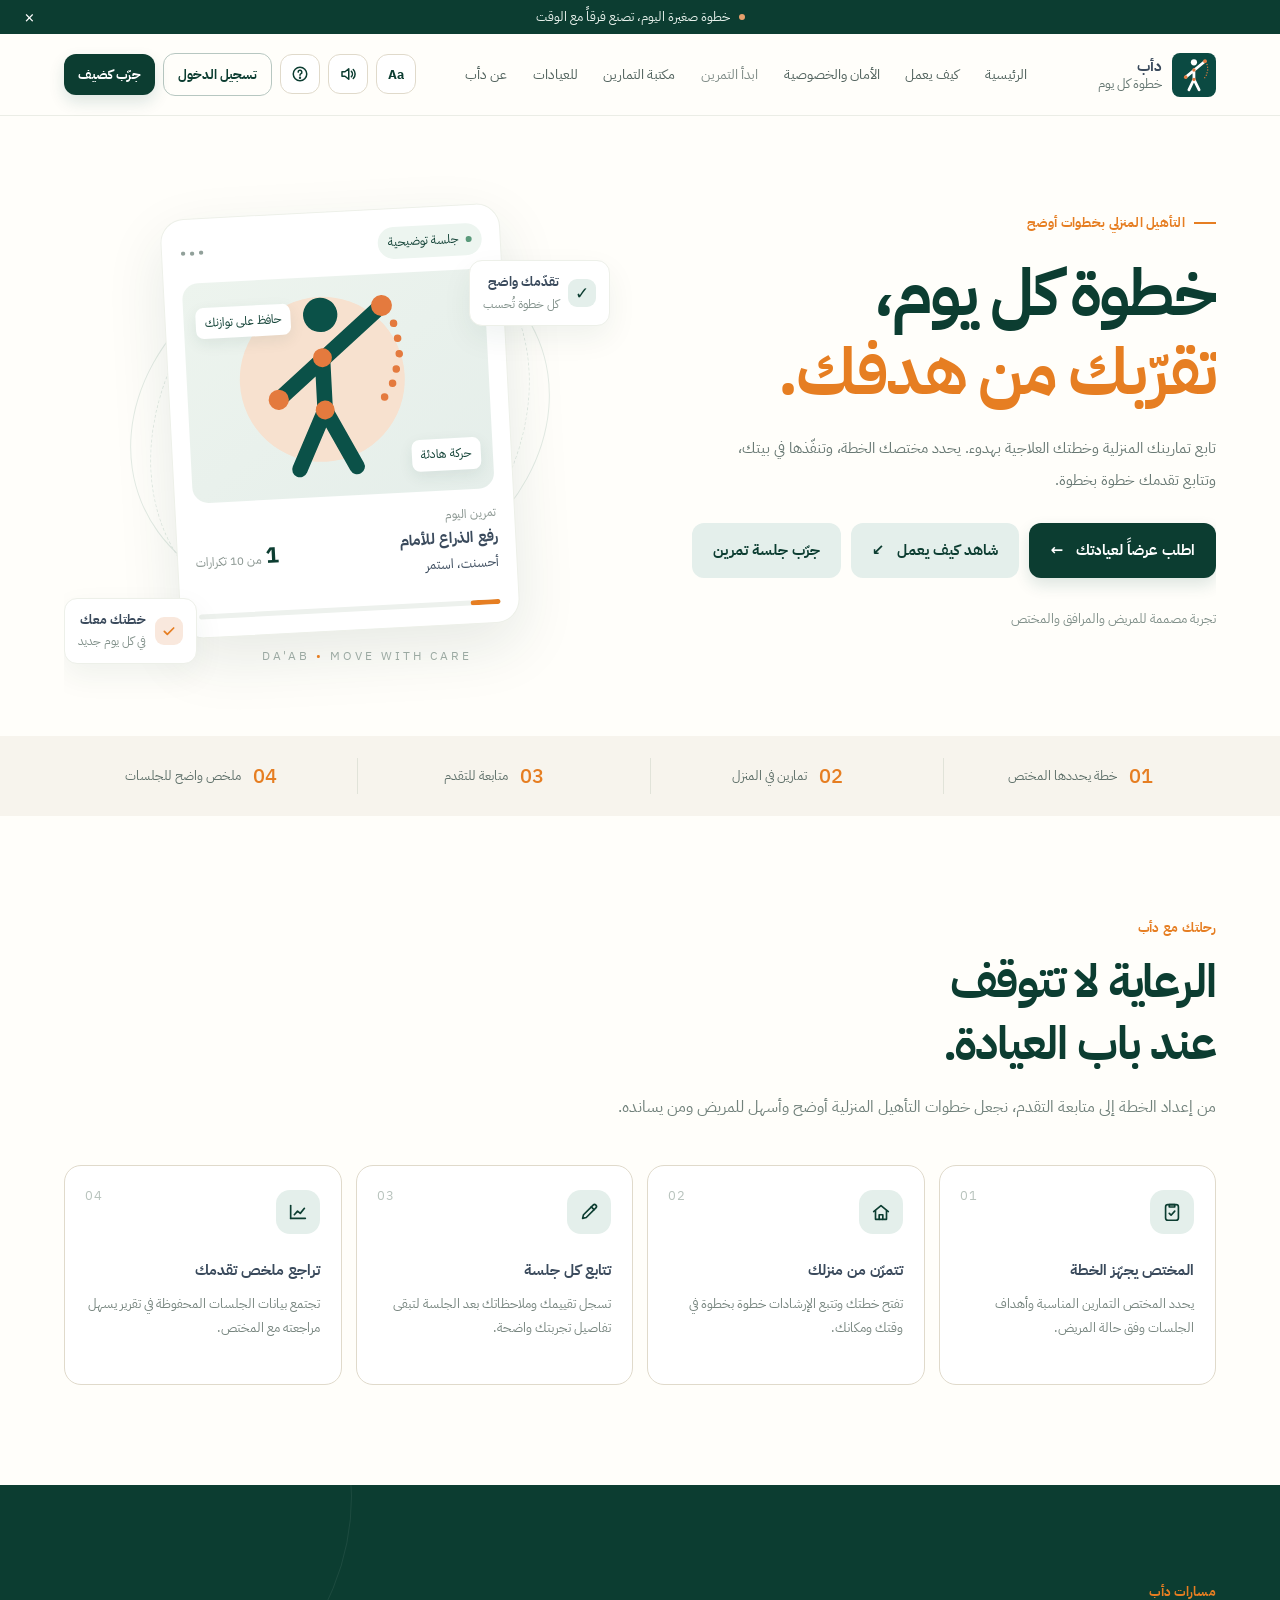
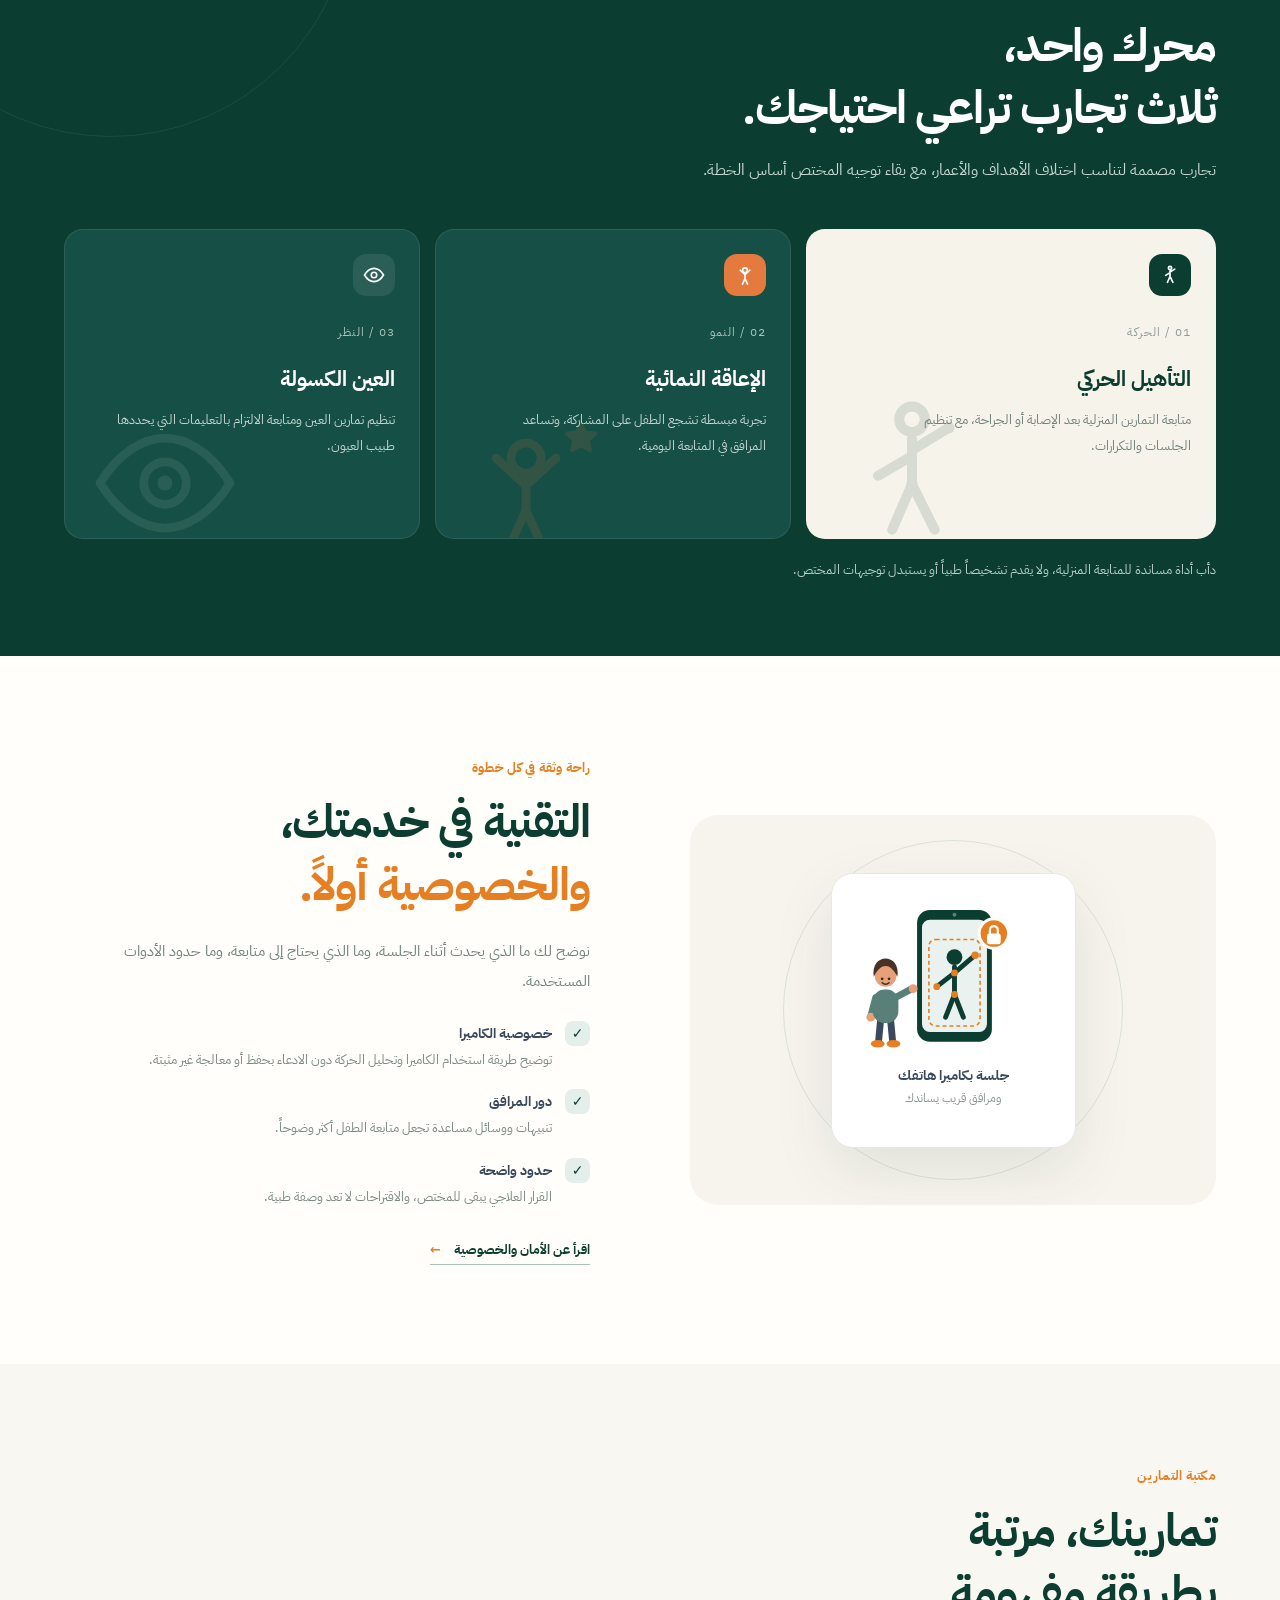
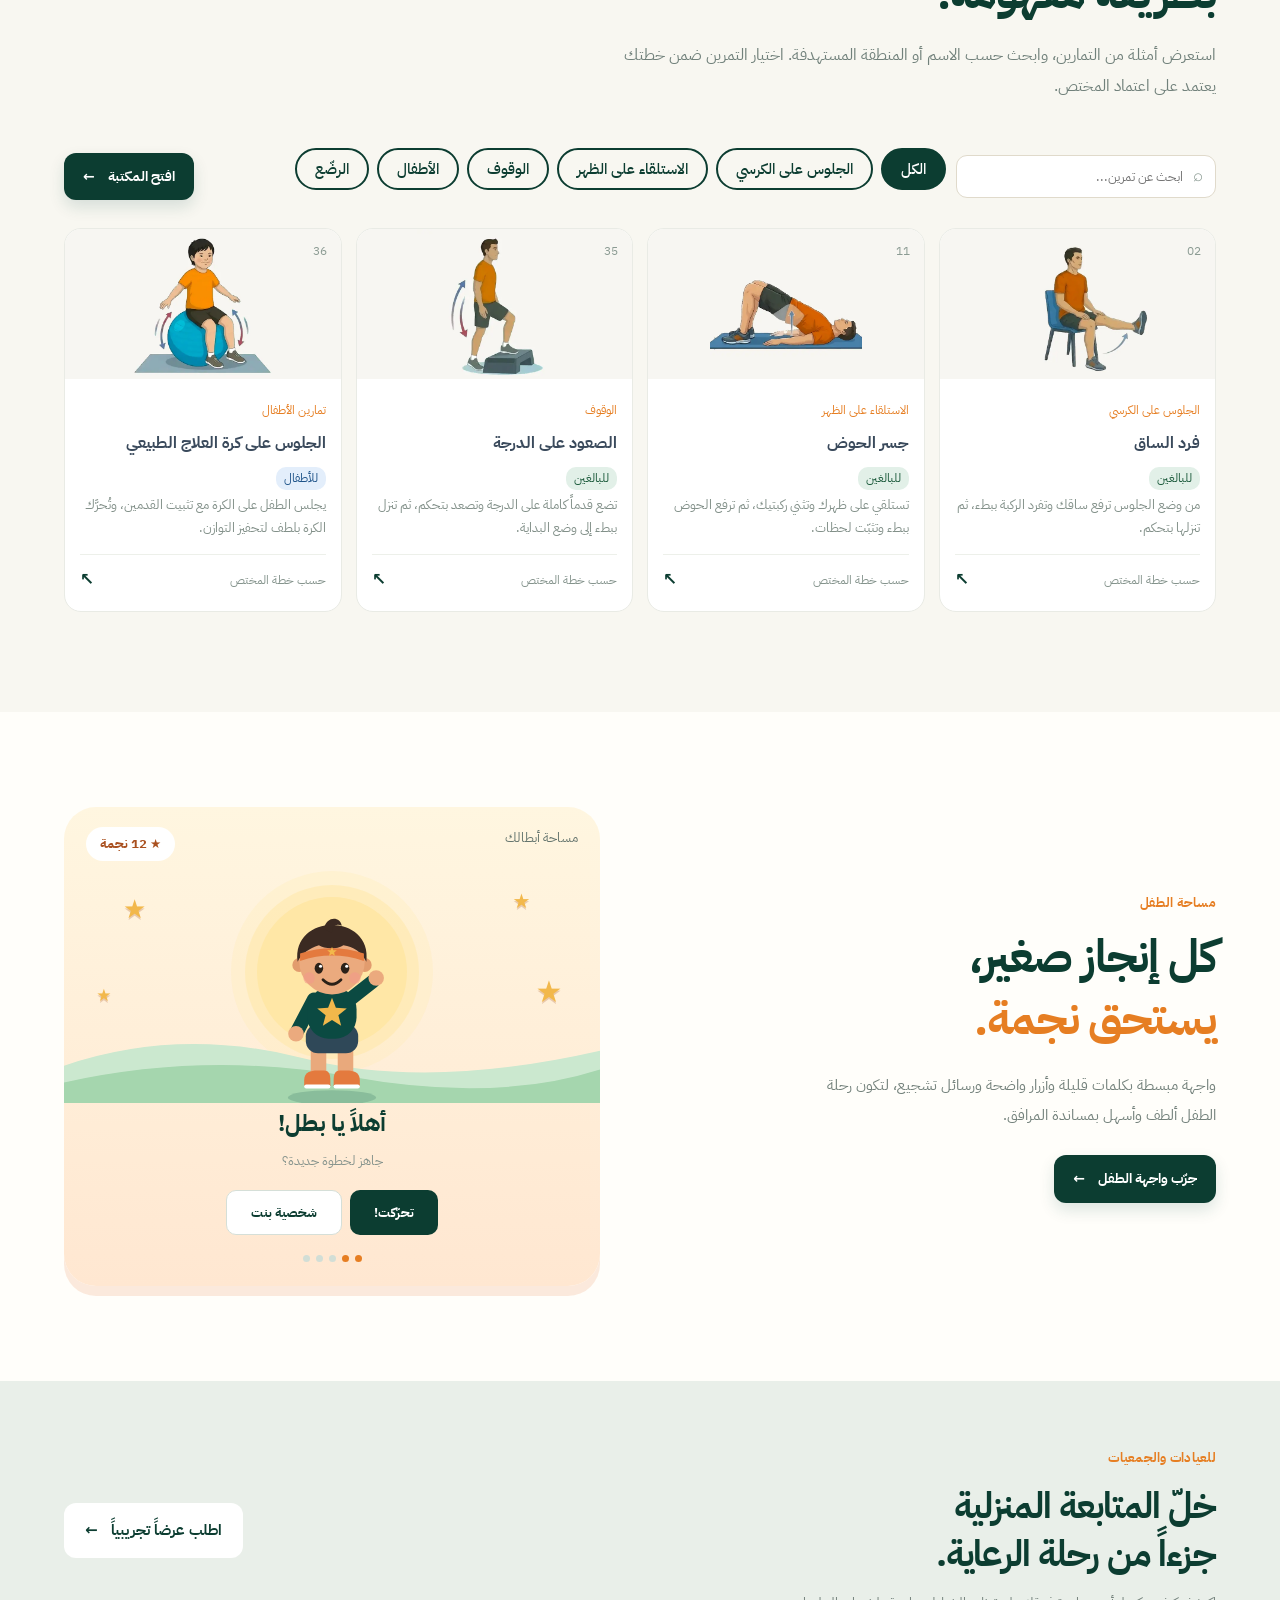
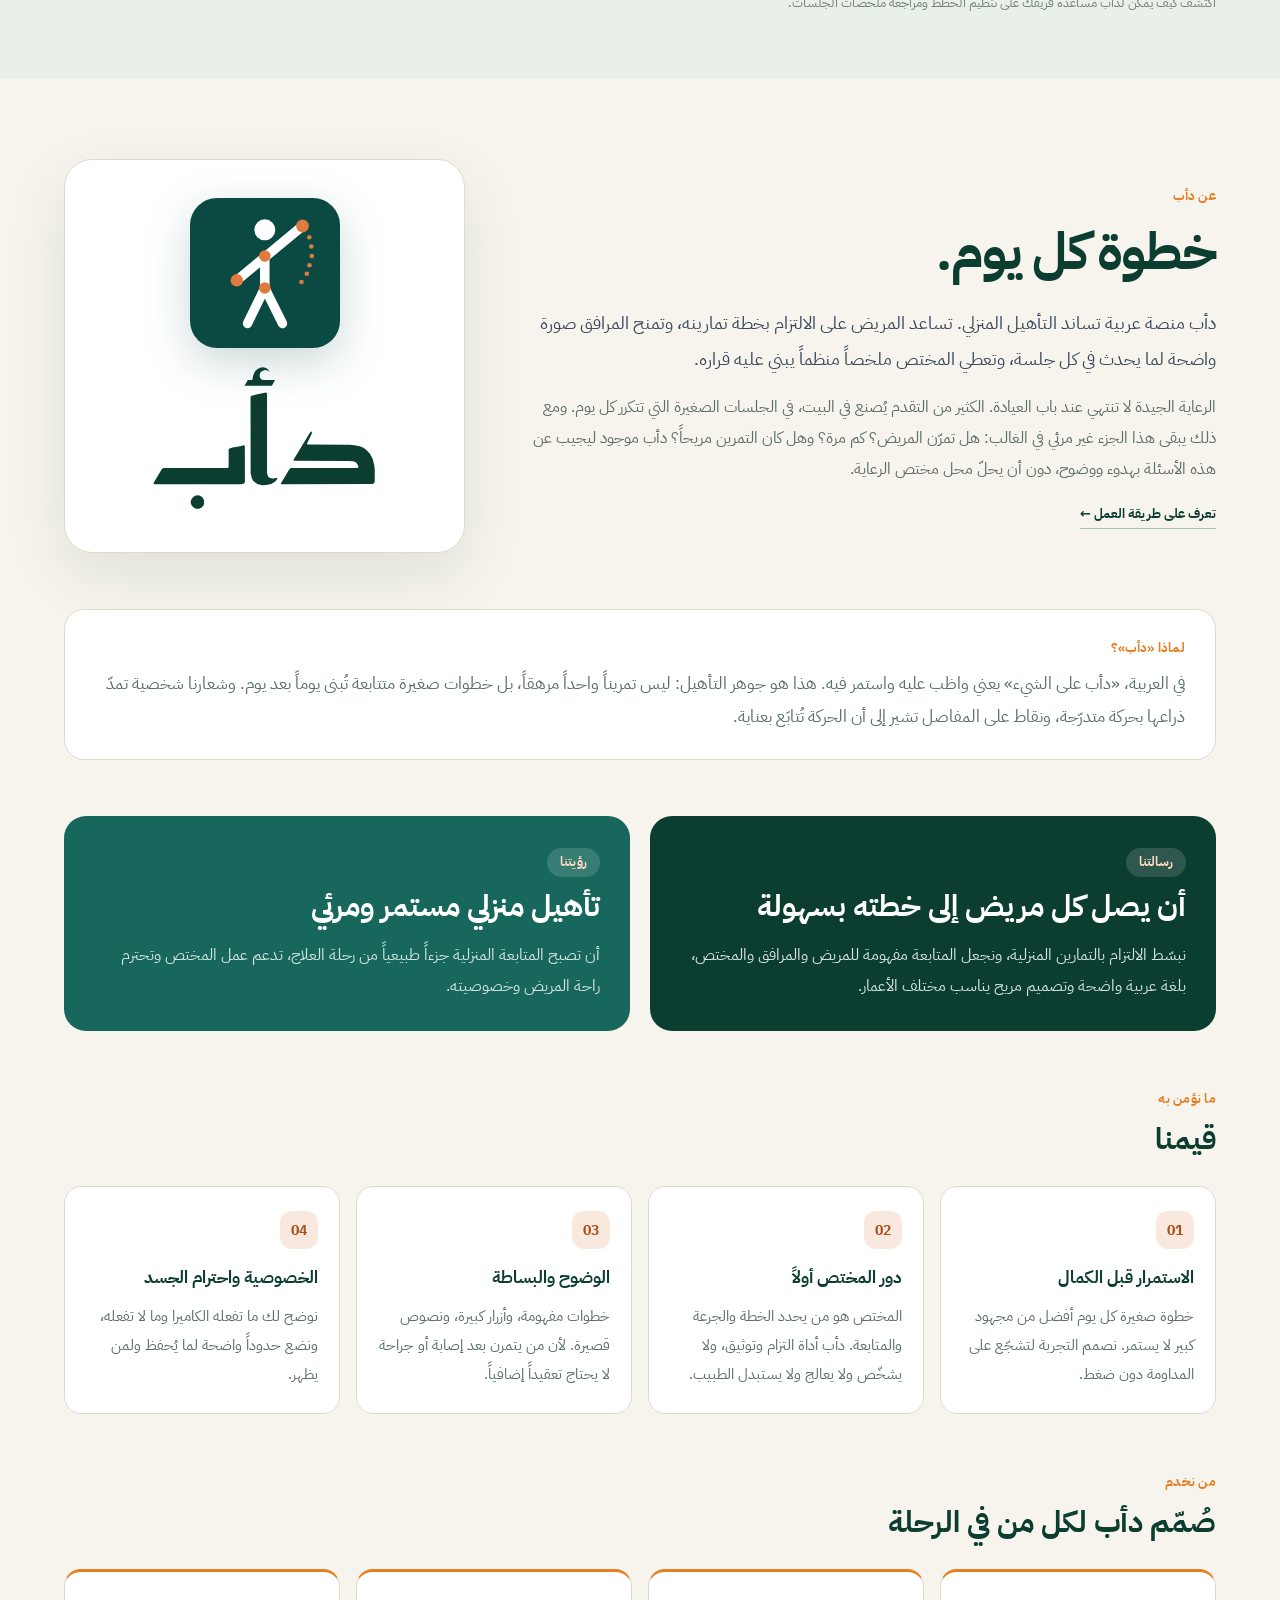
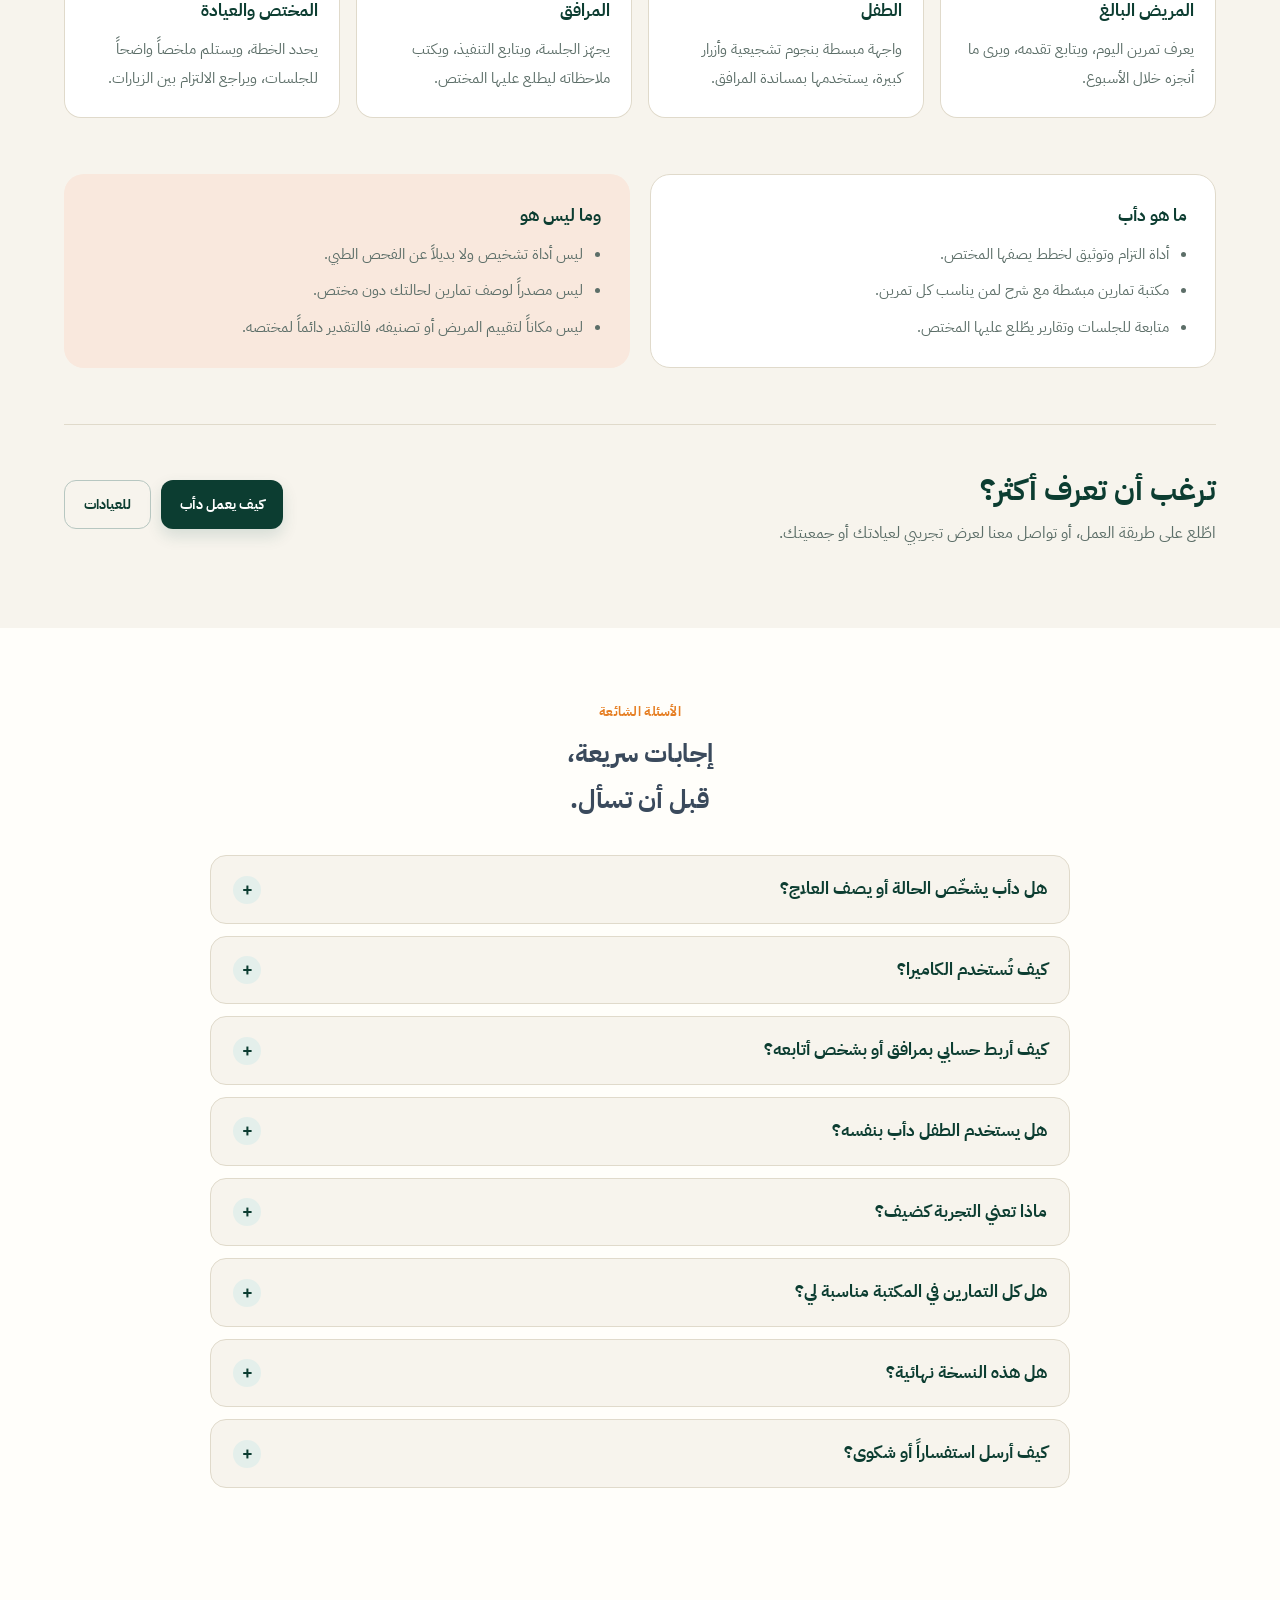
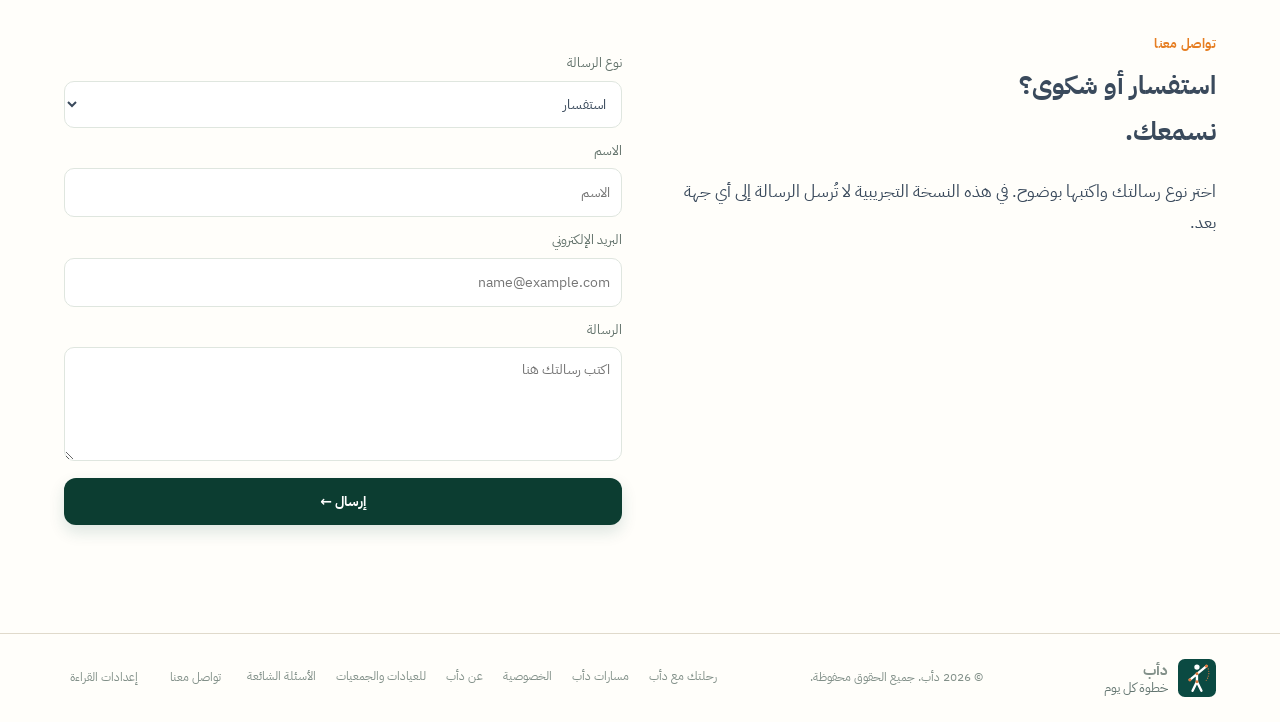
==== commit 11752e90: "فتح مكتبة التمارين للجميع وإخفاء صفحة #auth لصالح النوافذ. الزائر والضيف يصلون لصفحة المكتبة دون تسج" ====
--- a/public/index.html
+++ b/public/index.html
@@ -236,6 +236,8 @@
 #secMine .mine-grid.exercise-grid{margin-top:14px}
 #page-library .lib-grid{display:grid;grid-template-columns:repeat(4,minmax(0,1fr));gap:20px;align-items:stretch}
 #page-library .lib-card .exercise-art.lib-3d,.page[data-page=library] .lib-card .exercise-art.lib-3d{min-height:200px;height:200px;background:#0c3d31}
+#page-library .lib-card .exercise-art.lib-img,.page[data-page=library] .lib-card .exercise-art.lib-img{min-height:200px;height:200px;background:#f6f4ee}
+#page-library .lib-card .exercise-art.lib-img img,.page[data-page=library] .lib-card .exercise-art.lib-img img{height:100%;object-fit:contain}
 #page-library .lib-card .exercise-art.lib-3d .ex-coach3d,.page[data-page=library] .lib-card .exercise-art.lib-3d .ex-coach3d{min-height:200px;height:200px}
 #page-library .lib-card .exercise-art.lib-3d .mus-eye-thumb,.page[data-page=library] .lib-card .exercise-art.lib-3d .mus-eye-thumb{height:200px;min-height:200px}
 #page-library .lib-card-btns,.page[data-page=library] .lib-card-btns{display:flex;gap:10px;align-items:flex-start;width:100%;flex-wrap:wrap}
@@ -859,6 +861,17 @@
 /* ربط تصميم (3) بصفحات دأب */
 .page.design-v3 .page-app-shell,.page[data-page=library],.page[data-page=session],.page[data-page=auth],.page[data-page=mode],.page[data-page=cond],.page[data-page=account],.page[data-page=adult],.page[data-page=companion],.page[data-page=kids],.page[data-page=play],.page[data-page=stars],.page[data-page=rest]{background:var(--paper);color:var(--ink);font-family:var(--font)}
 .page[data-page=library] .wrap,.page[data-page=session] .wrap,.page[data-page=auth] .wrap{max-width:none;width:min(1160px,92%);margin-inline:auto;padding-inline:0}
+.page[data-page=auth] .g2{display:grid;gap:22px;grid-template-columns:1fr}
+@media(min-width:900px){.page[data-page=auth] .g2{grid-template-columns:1fr 1fr;align-items:start}}
+.page[data-page=auth] #authForm{display:grid;gap:14px;margin-top:14px}
+.page[data-page=auth] #authForm .fld{display:grid;gap:6px;font-size:calc(12.5px*var(--fs,1));color:#61716a}
+.page[data-page=auth] #authForm .fld input,.page[data-page=auth] #authForm .fld textarea{width:100%;box-sizing:border-box}
+.page[data-page=auth] #authForm .fld.rl{display:block}
+.page[data-page=auth] #authForm .fld.rl label{display:flex;align-items:center;gap:8px;font-size:calc(13.5px*var(--fs,1));color:var(--ink);margin:6px 0}
+.page[data-page=auth] #authForm .fld.rl label input{width:auto}
+.page[data-page=auth] #authXferCard .fld{display:grid;gap:6px;margin-top:12px}
+.page[data-page=auth] #authXferCard .fld input,.page[data-page=auth] #authXferCard .fld textarea{width:100%;box-sizing:border-box}
+.page[data-page=auth]{display:none!important}
 .page[data-page=library] h1,.page[data-page=library] h2,.page[data-page=session] h1{color:var(--green);font-family:var(--font)}
 .page[data-page=library] .rule,.page[data-page=session] .rule{border-color:var(--line)}
 .page[data-page=library] .chip:not(.active),.page[data-page=auth] .chip,.jump .chip,.apanel .chip,.chips .chip{border-radius:20px;border:1px solid #e2e8e1;background:#fff;color:#71817b;font-size:calc(12.5px*var(--fs,1));font-weight:600}
@@ -898,7 +911,7 @@
 <a href="#how">كيف يعمل</a>
 <a href="#safe">الأمان والخصوصية</a>
 <a href="#session" data-priv>ابدأ التمرين</a>
-<a href="#library" data-priv>مكتبة التمارين</a>
+<a href="#library">مكتبة التمارين</a>
 <a href="#clinics">للعيادات</a>
 <a href="#about">عن دأب</a>
 </nav>
@@ -968,7 +981,7 @@
 <div class="card"><h3>ضيف</h3><p>جرّب الموقع فوراً دون حساب. لا نحفظ أي بيانات: قائمة تمارينك ونجومك تختفي عند إغلاق الصفحة.</p><div class="cta"><button class="btn ghost" id="guestBtn" type="button">أكمل كضيف</button></div></div>
 <div class="card"><h3>تسجيل الدخول</h3>
 <div class="chips" role="group" aria-label="نوع الدخول"><button class="chip" type="button" data-tab="login" aria-pressed="true">دخول</button><button class="chip" type="button" data-tab="signup" aria-pressed="false">حساب جديد</button></div>
-<form id="authForm" novalidate>
+<form id="authForm" class="modal-form" novalidate>
 <label class="fld" id="nameRow" hidden>اسمك<input id="aName" autocomplete="name"></label>
 <fieldset class="fld rl" id="roleRow" hidden><legend>أنا</legend><label><input type="radio" name="role" value="cchild">مرافق لطفل</label><label><input type="radio" name="role" value="cadult">مرافق لبالغ</label><label><input type="radio" name="role" value="adult">مريض بالغ</label></fieldset>
 <p class="small" id="roleNote" hidden style="margin:-6px 0 14px">اختر دورك أولاً. الطفل لا ينشئ حساباً بنفسه: يسجّله مرافقه البالغ، ويدخل واجهته من حساب المرافق.</p>
@@ -1226,9 +1239,10 @@
 <button type="button" data-ffk="sys" aria-pressed="false" style="font-family:system-ui,'Segoe UI',Tahoma,sans-serif">خط الجهاز</button></div></div>
 <button class="btn ghost rst" id="a11Rst" type="button">إعادة الضبط</button></div>
 <div class="modal-backdrop" id="modalBackdrop" aria-hidden="true"><section class="modal" role="dialog" aria-modal="true" aria-labelledby="modalTitle"><button class="modal-close" type="button" data-action="close-modal" aria-label="إغلاق">×</button><div id="modalContent"></div></section></div>
+<script src="/daab-lib-img.js?v=20251126design"></script>
 <script>
 (function(){
-var S={mode:'',mine:[],stars:0},acct=null,guest=false,unlocked=false,pendingStop=false,KID=['kids','play','stars','session','rest'],ALIAS={packs:'how',child:'safe',contact:'clinics',report:'adult'},PRIV=['session','library','companion','adult','kids','play','stars','mode','account','rest','cond','report'];
+var S={mode:'',mine:[],stars:0},acct=null,guest=false,unlocked=false,pendingStop=false,KID=['kids','play','stars','session','rest'],ALIAS={packs:'how',child:'safe',contact:'clinics',report:'adult'},PRIV=['session','companion','adult','kids','play','stars','mode','account','rest','cond','report'];
 function db(){try{return JSON.parse(localStorage.getItem('daab-users')||'{}')}catch(e){return{}}}
 function wr(u){try{localStorage.setItem('daab-users',JSON.stringify(u))}catch(e){}}
 var PK=['mine','sched','plan','stars','log','xu','lazy','codeH','codeS','fb','hold','cond','hist','docNote','since'],wForm=false,wDelArm=0;
@@ -1382,6 +1396,7 @@
 var adultWsView='overview';
 function condNamesWs(){return (S.cond||[]).map(function(id){var c=CD.filter(function(x){return x[0]===id})[0];return c?c[1]:''}).filter(Boolean)}
 function wsGuestLock(h,p){return '<div class="dash-panel"><span class="eyebrow">وضع الضيف</span><h3>'+h+'</h3><p>'+p+'</p><p class="muted-note">لحفظ التقارير والمواعيد وإضافة مرافقين، أنشئ حساباً أو سجّل دخولك.</p><div class="session-actions" style="flex-wrap:wrap"><a class="btn btn-primary" href="#auth">إنشاء حساب أو تسجيل الدخول</a></div></div>'}
+function lockPanel(){return '<div class="dash-panel guest-lock" style="text-align:center;padding:40px 20px"><div style="font-size:36px" aria-hidden="true">🔒</div><h3>هذه الميزة تحتاج حساباً</h3><p>وضع الضيف لا يحفظ أي معلومات، لذلك هذا القسم مقفل. لو تبي تفتحه لازم تسجّل دخولك أو تنشئ حساباً.</p><div class="session-actions" style="justify-content:center;flex-wrap:wrap"><button class="btn btn-primary" data-action="login" type="button">تسجيل الدخول</button><button class="btn btn-outline" data-lock-signup type="button">إنشاء حساب</button><button class="btn btn-soft" type="button" data-ws="open-library">تصفّح مكتبة التمارين</button></div></div>'}
 function guestHomeWs(){var n=(S.mine||[]).length;return '<div class="welcome-panel"><div><span class="eyebrow">تمرّن الحين</span><h3>جرّب التمارين مباشرة كضيف.</h3><p>اختر التمارين اللي تبي من المكتبة وابدأ الجلسة بدون تسجيل. ما نحفظ شي في وضع الضيف.</p></div></div><div class="dash-panel"><h3>'+(n?n+(n===1?' تمرين':' تمارين')+' في جلسة اليوم':'ما أضفت تمارين بعد')+'</h3><p>'+(n?'جاهز تبدأ؟ أو أضف تمارين ثانية من المكتبة.':'افتح المكتبة وأضف تمرين أو أكثر لجلسة اليوم.')+'</p><div class="session-actions" style="flex-wrap:wrap"><button class="btn btn-primary" type="button" data-ws="open-library">تصفّح مكتبة التمارين</button>'+(n?'<a class="btn btn-soft" href="#session">ابدأ الجلسة الآن</a>':'')+'</div></div><p class="muted-note">لحفظ التقارير والمواعيد وإضافة مرافقين، أنشئ حساباً أو سجّل دخولك.</p>'}
 function adultOverviewWs(){var n=(S.mine||[]).length,r=rpData(7),names=condNamesWs().join('، ')||'لم تحدد حالتك بعد.';return '<div class="welcome-panel"><div><span class="eyebrow">ملخص خطتك</span><h3>أهلاً بك، هذه خطتك.</h3><p>يمكنك مراجعة التمارين والتقييمات. الاقتراحات لا تصبح خطة علاجية إلا بعد اعتماد المختص.</p></div><a class="btn btn-primary" href="#session">إعداد جلسة ←</a></div><div class="workspace-stats"><div class="dash-stat"><b>'+n+'</b><span>تمارين في الخطة</span></div><div class="dash-stat"><b>'+r.H.length+'</b><span>جلسات آخر 7 أيام</span></div><div class="dash-stat"><b>'+(r.pct===null?'—':r.pct+'%')+'</b><span>الالتزام بالجدول</span></div></div><div class="dash-panel"><div class="panel-title-row"><h3>حالتي</h3><span class="status-pill">تحتاج اعتماد المختص</span></div><p>'+escH(names)+'</p><button class="mini-action" type="button" data-ws="cond">عرض تفاصيل الحالة</button></div><div class="dash-panel"><div class="panel-title-row"><h3>تمارينك</h3><button class="mini-action" type="button" data-ws="open-library">عرض الكل</button></div>'+(n?'<p>'+n+' تمرين في قائمتك.</p>':'<p>لم تضف أي تمارين بعد.</p>')+'</div>'}
 function adultWsShell(){return '<div class="workspace-head"><div><span class="eyebrow">مساحة المريض البالغ</span><h2>خطتك في مكان واحد</h2><p>تابع حالتك وتمارينك وتقارير جلساتك.</p></div><div class="workspace-head-act"><a class="btn btn-primary btn-sm" href="#session">ابدأ التمرين</a></div></div><div class="workspace-layout"><aside class="workspace-side"><button class="side-link active" type="button" data-view="overview">نظرة عامة</button><button class="side-link" type="button" data-view="condition">حالتي</button><button class="side-link" type="button" data-view="schedule">جدولي</button><button class="side-link" type="button" data-view="caregivers">المرافقون</button><button class="side-link" type="button" data-ws="open-library">مكتبة التمارين</button><button class="side-link" type="button" data-view="report">التقرير</button><button class="side-link" type="button" data-view="account">حسابي</button></aside><section class="workspace-main"><div id="workspaceView"></div></section></div>'}
@@ -1410,7 +1425,7 @@
 function companionWsShell(){return '<div class="workspace-head"><div><span class="eyebrow">مساحة المرافق</span><h2>لوحة متابعة الأشخاص</h2><p>إدارة الأشخاص والخطط والجلسات من مساحة واحدة.</p></div><div class="workspace-head-act"><a class="btn btn-primary btn-sm" href="#session">ابدأ التمرين</a></div></div><div class="workspace-layout"><aside class="workspace-side"><button class="side-link active" type="button" data-view="overview">نظرة عامة</button><button class="side-link" type="button" data-view="people">الأشخاص</button><button class="side-link" type="button" data-view="caregivers">المرافقون</button><button class="side-link" type="button" data-ws="open-library">مكتبة التمارين</button><button class="side-link" type="button" data-view="report">التقرير</button><button class="side-link" type="button" data-view="account">حسابي</button></aside><section class="workspace-main"><div id="compWorkspaceView"></div></section></div>'}
 function renderCompWs(v){compWsView=v;var view=$('compWorkspaceView'),gs=guest&&!acct;if(!view)return;qa('#compDashRoot [data-view]').forEach(function(b){b.classList.toggle('active',b.dataset.view===v)});
  if(v==='overview')view.innerHTML=companionOverviewWs();
- else if(v==='people')view.innerHTML=companionPeopleWs();
+ else if(v==='people')view.innerHTML=(gs&&!compWardIsChild())?lockPanel():companionPeopleWs();
  else if(v==='caregivers')view.innerHTML=gs?wsGuestLock('المرافقون','ربط مرافقين إضافيين يتطلب حساباً مسجّلاً.'):'<div class="dash-panel"><h3>المرافقون</h3><p>أنت مسجّل كمرافق. لإدارة حسابك أو التبديل بين الأوضاع افتح «حسابي».</p><a class="mini-action" href="#account">فتح حسابي</a></div>';
  else if(v==='report'){if(gs)view.innerHTML=wsGuestLock('التقرير','في وضع الضيف لا نحفظ الجلسات ولا التقييمات، فلا يوجد ما نبني عليه التقرير.');else{paintReport();view.innerHTML='<h3>تقرير '+(S.ward&&S.ward.name?escH(S.ward.name):'المتابَع')+'</h3><div class="rp-doc">'+($('rpDoc')?$('rpDoc').innerHTML:'')+'</div>'}}
  else if(v==='account')view.innerHTML=gs?'<div class="dash-panel"><h3>حساب ضيف</h3><p>لا تُحفظ بياناتك على السحابة. أنشئ حساباً للحفظ والتقرير.</p><a class="btn btn-primary" href="#auth">سجّل أو أنشئ حساباً</a></div>':'<div class="dash-panel"><h3>حسابي</h3><p>إدارة الحساب والتبديل بين الأوضاع.</p><a class="btn" href="#account">فتح صفحة الحساب</a></div>'}
@@ -1421,7 +1436,7 @@
 
 document.addEventListener('click',function(e){var b=e.target.closest('[data-pick]');if(!b)return;var m=b.dataset.pick,al=allowed();if(m==='child'&&S.role==='companion'){e.preventDefault();pendingOpenChildWi=null;openChildPinGate();return}if(guest&&!acct){if(b.id==='optComp'){lastGuestEntryRole='companion';if(S.wards&&S.wards.length){if(S.role!=='companion'){S.role='companion';wLoad(Math.min(S.wi||0,S.wards.length-1))}}else{openWardPick();return}}if(b.id==='optAdult'){lastGuestEntryRole='adult';if(S.role==='companion'){wStash();PK.forEach(function(k){delete S[k]});S.mine=[];S.stars=0}delete S.ward;delete S.wards;delete S.wi;S.role='adult';S.hasComp=false}}if(al.indexOf(m)<0){if(!b.dataset.go)return;m=S.mode||al[0]}S.mode=m;unlocked=false;save();var t=b.dataset.go||home(m);if(location.hash==='#'+t)route();else location.hash='#'+t});
 var pages=[].slice.call(document.querySelectorAll('.page')),links=document.querySelectorAll('.bar nav a');
-var MKT={how:'v3-how',safe:'v3-safety',clinics:'v3-clinics',about:'v3-about',contact:'v3-contact',bundles:'v3-bundles',faq:'v3-faq',child:'v3-child',library:'v3-library'};
+var MKT={how:'v3-how',safe:'v3-safety',clinics:'v3-clinics',about:'v3-about',contact:'v3-contact',bundles:'v3-bundles',faq:'v3-faq',child:'v3-child'};
 function marketScroll(raw){
  if(!raw||!MKT[raw])return false;
  var el=document.getElementById(MKT[raw]);
@@ -1430,17 +1445,20 @@
  el.scrollIntoView({behavior:rm?'auto':'smooth',block:'start'});
  return true;
 }
+var pendingAuthModal='';
+function openAuthModal(which){which=which||'login';if(which==='signup')signupModal();else loginModal()}
 function route(){
  ALIAS.report=getMode()==='companion'?'companion':'adult';var mode=getMode(),signed=!!(acct||guest),h=(location.hash||'').slice(1),hm=signed?(mode?home(mode):'mode'):'home',raw=h,al=ALIAS.hasOwnProperty(h);
  if(al)h=ALIAS[h];
- if(!signed){if(!h)h='home';if(PRIV.indexOf(h)>-1)h='auth'}
- else if(acct&&h==='auth')h=mode?hm:'mode';else if(!mode&&h!=='auth'&&h!=='account')h='mode';else if(!h)h=hm;
+ if(h==='auth'){if(signed)h=mode?hm:'mode';else{pendingAuthModal=/signup/i.test(location.hash)?'signup':'login';h='home'}raw=h;if(location.hash!=='#'+h)try{history.replaceState(null,'','#'+h)}catch(x){}}
+ if(!signed){if(!h)h='home';if(PRIV.indexOf(h)>-1){pendingAuthModal='login';h='home'}}
+ else if(acct&&h==='auth')h=mode?hm:'mode';else if(!mode&&h!=='auth'&&h!=='account'&&h!=='library')h='mode';else if(!h)h=hm;
  if(signed&&['kids','play','stars','rest'].indexOf(h)>-1&&allowed().indexOf('child')<0)h=mode?hm:'mode';
  if(mode==='child'&&KID.indexOf(h)<0&&!((h==='mode'||h==='account')&&unlocked))h='kids';
  if(mode==='child'&&KID.indexOf(h)>-1)unlocked=false;
   if(mode==='child'&&(h==='session'||h==='play')&&!run&&!gate().ok)h='rest';
  if(h==='cond')h=signed?(mode?home(mode):'home'):'home';
- if(signed&&mode&&mode!=='child'&&!hasCond()&&['auth','account','cond','mode','how','safe','clinics','about','session','companion','kids'].indexOf(h)<0)h=hm||'home';
+ if(signed&&mode&&mode!=='child'&&!hasCond()&&['auth','account','cond','mode','how','safe','clinics','about','library','session','companion','kids'].indexOf(h)<0)h=hm||'home';
  if(signed&&!mode&&(h==='session'||h==='library'||h==='adult'||h==='companion')){S.mode='adult';if(!S.role)S.role='adult';save();mode='adult';}
  document.documentElement.setAttribute('data-mode',(h==='mode'||h==='auth'||h==='account')?'':mode||'');
  document.getElementById('homeLink').setAttribute('href','#'+hm);document.getElementById('dashLink').setAttribute('href','#'+(mode==='companion'?'companion':'adult'));document.getElementById('brandLink').setAttribute('href','#'+hm);
@@ -1454,24 +1472,14 @@
  paintWsw();if(raw==='cond'||cur.dataset.page==='cond')setTimeout(function(){openCondIfNeeded()},0);
  if(signed&&mode&&mode!=='child'&&!hasCond()&&['home','adult','companion'].indexOf(cur.dataset.page)>-1){clearTimeout(condDeferT);condDeferT=setTimeout(function(){if(!childPinOpening&&!condModalOpen())openCondIfNeeded({after:condAfterPick})},0)}
  if(['home','library','session'].indexOf(cur.dataset.page)>-1)coach3dBoot(cur.dataset.page);
+ if(pendingAuthModal){var pm=pendingAuthModal;pendingAuthModal='';setTimeout(function(){openAuthModal(pm)},0)}
 }
 var thumbPaintDeb=0;
-function libraryThumbsPaint(){
- if(typeof run!=='undefined'&&run)return;
- clearTimeout(thumbPaintDeb);
- thumbPaintDeb=setTimeout(function(){
-  loadCoach3dMod().then(function(D){if(!D||!D.paintLibraryThumbs||run)return;var g=$('grid');if(!g||!g.querySelector('.ex-coach3d'))return;
-   var paint=function(){D.paintLibraryThumbs(g).catch(function(e){console.warn('libraryThumbs',e);if(run)return;setTimeout(function(){D.paintLibraryThumbs(g).catch(function(e2){console.warn('libraryThumbs retry',e2)})},900)})};
-   if(typeof requestIdleCallback==='function')requestIdleCallback(paint,{timeout:2500});else setTimeout(paint,120)})},80)}
-function heroHome3d(){
- if(typeof run!=='undefined'&&run)return;
- loadCoach3dMod().then(function(D){if(!D||!D.mountHeroDemo||run)return;var box=$('hero3dBox');if(!box||!document.querySelector('.page[data-page=home].on'))return;
-  var go=function(){D.mountHeroDemo(box).catch(function(e){console.warn('hero3d',e)})};
-  if(typeof requestIdleCallback==='function')requestIdleCallback(go,{timeout:3000});else setTimeout(go,200)})}
+function libraryThumbsPaint(){}
+function heroHome3d(){if(window.DaabCoach3D&&DaabCoach3D.stopHeroDemo)DaabCoach3D.stopHeroDemo()}
 function coach3dBoot(page){
- if(page==='library'){libraryThumbsPaint();if(window.DaabCoach3D&&DaabCoach3D.stopHeroDemo)DaabCoach3D.stopHeroDemo();return}
- if(page==='home')heroHome3d();
- else if(window.DaabCoach3D&&DaabCoach3D.stopHeroDemo)DaabCoach3D.stopHeroDemo();}
+ if(page==='library'||page==='home'){heroHome3d();return}
+ if(window.DaabCoach3D&&DaabCoach3D.stopHeroDemo)DaabCoach3D.stopHeroDemo()}
 function waitCoach3dMod(){
  if(window.DaabCoach3D)return Promise.resolve(window.DaabCoach3D);
  return new Promise(function(resolve,reject){
@@ -1488,7 +1496,7 @@
 document.addEventListener('click',function(e){if(!e.target.closest('#cgSave'))return;var v=[].map.call(document.querySelectorAll('#cgList input:checked'),function(i){return i.dataset.cg});
  if(!v.length){$('cgMsg').textContent='اختر حالة واحدة على الأقل، أو «حالة أخرى أو لا أعرف بعد».';return}
  S.cond=v;save();renderLib();location.hash='#library'});
-document.addEventListener('click',function(e){var a=e.target.closest&&e.target.closest('a[href^="#"]');if(!a||e.defaultPrevented)return;var h=a.getAttribute('href');if(h.length<2)return;e.preventDefault();if(location.hash===h)route();else location.hash=h});
+document.addEventListener('click',function(e){var ax=e.target.closest&&e.target.closest('a[href="#auth"],a[href="#auth/signup"]');if(ax){e.preventDefault();e.stopPropagation();openAuthModal(ax.getAttribute('href').indexOf('signup')>-1?'signup':'login');return}var a=e.target.closest&&e.target.closest('a[href^="#"]');if(!a||e.defaultPrevented)return;var h=a.getAttribute('href');if(h.length<2)return;e.preventDefault();if(location.hash===h)route();else location.hash=h});
 
 /* ===== الصوت ===== */
 var q=function(i){return document.getElementById(i)},snd=true,voices=[],AC=null,lastPg='',spPrimed=false;
@@ -1773,7 +1781,7 @@
  if(box)box.onchange=function(){sel=read();if(err)err.hidden=true};
  if(toggle&&form)[].forEach.call(form.querySelectorAll('input[name=kind]'),function(r){r.onchange=function(){kind=r.value;var gd=$('cdGender');if(gd)gd.innerHTML=gHtml(kind);sel=sel.filter(function(id){return cdOkRow(CD.filter(function(c){return c[0]===id})[0],kind)});box.innerHTML=list(kind)}});
  if(form)form.onsubmit=function(e){e.preventDefault();sel=read();if(!sel.length){if(err){err.textContent=tx('اختر حالة واحدة على الأقل، أو «حالة أخرى أو لا أعرف بعد».');err.hidden=false}return}
- S.cond=sel;if(role==='مرافق'&&S.ward){S.ward.kind=kind;if(kind==='child'&&!S.ward.name)S.ward.name='بطل';if(kind==='adult'&&(!S.ward.name||S.ward.name==='بطل'))S.ward.name=tx('البالغ')}var gs=form.querySelector('input[name=gender]:checked');if(guest&&!acct&&role==='مرافق'&&gs)window.__guestGender=gs.value;save();closeModal();renderLib();if(typeof paintPlan==='function')paintPlan();if(o.after)o.after();else if(!(S.mine||[]).length){if(location.hash!=='#library')location.hash='#library';else route()}}}
+ S.cond=sel;if(role==='مرافق'&&S.ward){S.ward.kind=kind;if(kind==='child'&&!S.ward.name)S.ward.name='بطل';if(kind==='adult'&&(!S.ward.name||S.ward.name==='بطل'))S.ward.name=tx('البالغ');var w=S.wards&&S.wards[S.wi];if(w){w.kind=S.ward.kind;w.name=S.ward.name}}var gs=form.querySelector('input[name=gender]:checked');if(guest&&!acct&&role==='مرافق'&&gs)window.__guestGender=gs.value;save();closeModal();renderLib();if(typeof paintPlan==='function')paintPlan();if(o.after)o.after();else if(!(S.mine||[]).length){if(location.hash!=='#library')location.hash='#library';else route()}}}
 function condModalOpen(){var b=$('modalBackdrop');return !!(b&&b.classList.contains('open'))}
 function condAfterPick(){if(!(S.mine||[]).length){if(location.hash!=='#library')location.hash='#library';else route()}}
 function openCondIfNeeded(o){if(getMode()==='child'||hasCond()||condModalOpen()||childPinOpening)return false;o=o||{after:condAfterPick};var cr=guestCondRole();if(cr)o.role=cr;condModal(o);return true}
@@ -1819,7 +1827,10 @@
  else svg=BODY+(m.v===B?SPINE:'')+'<g fill="#F2B08A" stroke="#F2B08A">'+m.s.map(function(k){return MZ[k]}).join('')+'</g><g fill="#E67E22" stroke="#E67E22">'+m.m.map(function(k){return MZ[k]}).join('')+'</g>';
  return '<svg viewBox="0 0 120 200" role="img" aria-hidden="true">'+svg+'</svg>'}
 function coach3dThumbBlock(id){return '<div class="ex-coach3d" data-rig="'+poseRefId(id)+'" role="img" aria-label="'+tx('معاينة الشخصية ثلاثية الأبعاد')+'"></div>'}
-function musBlock(id,compact){var m=MUS[musRefId(id)];if(!m)return '';if(compact)return m.eye?'<div class="mus-eye-thumb">'+musSvg(id)+'</div>':coach3dThumbBlock(id);
+var EX_LIB_G={e1:'g28',e2:'g9',e3:'g2',e4:'g4',e5:'g38',e6:'g37',e7:'g29',e8:'g39',e9:'g7',e11:'g25',e12:'g31',e13:'g48',e14:'g39',e15:'g37',e16:'g29',e17:'g1',e18:'g3',e19:'g24',e20:'g25'};
+function libImgSrc(id){var m=MUS[musRefId(id)];if(m&&m.eye)return '';var g=EX_LIB_G[id],D=window.DAAB_IMG;return g&&D&&D[g]?D[g]:''}
+function libCardArt(id,num){var src=libImgSrc(id),n=num||(exOrd(id)<10?'0':'')+exOrd(id);if(src)return '<div class="exercise-art lib-img"><img src="'+src+'" alt="'+tx('رسم توضيحي للتمرين')+'" loading="lazy"><span>'+n+'</span></div>';var m=MUS[musRefId(id)];if(m&&m.eye)return '<div class="exercise-art lib-img">'+musSvg(id)+'<span>'+n+'</span></div>';return '<div class="exercise-art lib-img '+libArtTone(exOrd(id))+'"><span>'+n+'</span></div>'}
+function musBlock(id,compact){var m=MUS[musRefId(id)];if(!m)return '';if(compact)return m.eye?'<div class="mus-eye-thumb">'+musSvg(id)+'</div>':'';
  return '<div class="mus mus-text-only"><div><b>'+(m.eye?tx('لا عضلات هنا'):tx('العضلات المستهدفة'))+'</b><ul>'+m.l.map(function(r){return '<li><i class="'+(r[1]?'':'s')+'"></i>'+tx(r[0])+'</li>'}).join('')+'</ul><span class="mcap">'+tx(m.v)+(m.l.some(function(r){return !r[1]})&&!m.eye?tx(' · الغامق رئيسية والفاتح داعمة'):'')+'</span></div></div>'}
 function exOrd(id){var n=parseInt(String(id).replace(/\D/g,''),10);return isNaN(n)?0:n}
 function guideMeta(x){if(!x)return {dur:'—',rep:'—'};if(x.cat==='eye')return {dur:tx('ثبات 5–10 ثوانٍ بمتابعة هادئة'),rep:tx('6–10 تكرارات')};if(x.cat==='kid'||x.dn)return {dur:tx('ثبات 15–30 ثانية'),rep:tx('8–10 تكرارات')};if(x.cat==='bal')return {dur:tx('ثبات 3–5 ثوانٍ'),rep:tx('10–12 تكراراً')};return {dur:tx('ثبات 2–5 ثوانٍ'),rep:tx('10–15 تكراراً')}}
@@ -1831,7 +1842,7 @@
 function libCardActions(x,where,lbl){where=where||'grid';return '<div class="lib-card-actions"><div class="lib-card-btns"><button class="btn btn-outline" type="button" data-ldetail="'+x.id+'" aria-expanded="false" aria-controls="libdet-'+x.id+'">'+tx('التفاصيل')+'</button>'+libBtns(x.id,where,lbl)+'</div>'+libCardDetails(x)+'</div>'}
 function exGuideCard(x,sgIds,lbl,where){var st=guideSteps(x.id),n=exOrd(x.id),num=(n<10?'0':'')+n,sug=sgIds.indexOf(x.id)>-1?' lib-card-sug':'',desc=st.length?tx(st[0]):tx(x.s);if(desc.length>130)desc=desc.slice(0,127)+'…';where=where||'grid';
  var xb=(sgIds.indexOf(x.id)>-1?'<span class="lib-sug-hint">'+tx('مقترح لحالتك')+'</span>':'')+downBadge(x)+rxBadge(x)+eyeBadge(x);
- return '<article class="exercise-card lib-card'+sug+'" data-ex-id="'+x.id+'" data-cat="'+x.cat+'" data-f="'+x.cat+'"><div class="exercise-art lib-3d '+libArtTone(n)+'">'+musBlock(x.id,true)+'<span>'+num+'</span></div><div class="exercise-info"><span>'+tx(CATS[x.cat])+'</span><h3>'+tx(x.n)+'</h3>'+libAudBadge(x)+(xb?'<span class="lib-card-extra-badges">'+xb+'</span>':'')+'<p>'+desc+'</p></div>'+libCardActions(x,where,lbl)+'</article>'}
+ return '<article class="exercise-card lib-card'+sug+'" data-ex-id="'+x.id+'" data-cat="'+x.cat+'" data-f="'+x.cat+'">'+libCardArt(x.id,num)+'<div class="exercise-info"><span>'+tx(CATS[x.cat])+'</span><h3>'+tx(x.n)+'</h3>'+libAudBadge(x)+(xb?'<span class="lib-card-extra-badges">'+xb+'</span>':'')+'<p>'+desc+'</p></div>'+libCardActions(x,where,lbl)+'</article>'}
 /* ===== موعد التمرين عند إضافته من المكتبة ===== */
 var addTouched=false,addId='',addWhere='',addDays=[],addT={time:'16:00',dur:15,per:1,gap:180},addMsg='';
 function exDays(id){return SCH().map(function(d,i){return d.on&&d.ex.indexOf(id)>-1?i:-1}).filter(function(i){return i>-1})}
@@ -1929,7 +1940,8 @@
 document.addEventListener('click',function(e){var b=e.target.closest('[data-view-jump]');if(!b)return;var comp=$('compDashRoot');if(!comp||!comp.contains(b))return;e.preventDefault();var v=b.getAttribute('data-view-jump');if(v)renderCompWs(v)});
 function goGuest(){guestEntryModal()}
 $('guestBtn').onclick=goGuest;
-document.addEventListener('click',function(e){var b=e.target.closest&&e.target.closest('[data-action]');if(!b)return;var act=b.getAttribute('data-action');if(act==='login'){e.preventDefault();closeModal();location.hash='#auth'}else if(act==='guest'){e.preventDefault();guestEntryModal()}else if(act==='logout'){e.preventDefault();$('acOut').click()}else if(act==='dismiss-banner'){e.preventDefault();var bar=document.querySelector('.announcement');if(bar)bar.remove()}},true);
+document.addEventListener('click',function(e){var b=e.target.closest&&e.target.closest('[data-action]');if(!b)return;var act=b.getAttribute('data-action');if(act==='login'){e.preventDefault();loginModal()}else if(act==='guest'){e.preventDefault();guestEntryModal()}else if(act==='logout'){e.preventDefault();$('acOut').click()}else if(act==='dismiss-banner'){e.preventDefault();var bar=document.querySelector('.announcement');if(bar)bar.remove()}},true);
+document.addEventListener('click',function(e){var b=e.target.closest('[data-lock-signup]');if(!b)return;e.preventDefault();signupModal()},true);
 function openWardPick(){var w=$('wardPick');w.hidden=false;$('wpName').value=(S.ward&&S.ward.name&&S.ward.name!=='بطل'&&S.ward.name!=='البالغ')?S.ward.name:'';w.scrollIntoView({block:'center'});w.querySelector('[data-ward]').focus()}
 document.addEventListener('click',function(e){var b=e.target.closest('[data-wsw]');if(!b)return;var i=+b.dataset.wsw;if(i===S.wi)return;wStash();wLoad(i);unlocked=false;save();wNote('');afterWard()});
 document.addEventListener('click',function(e){if(!e.target.closest('[data-wadd]'))return;wForm=true;wNote('');if(location.hash==='#companion'){paintWard();$('waName').focus()}else{location.hash='#companion';setTimeout(function(){var n=q('waName');if(n)n.focus()},150)}});
@@ -1952,43 +1964,74 @@
 $('acExport').onclick=async function(){if(!acct)return;var r=db()[acct];if(!r){$('acXferMsg').textContent='لا يوجد حساب للتصدير.';return}var code=xferPack({v:1,m:acct,r:r,t:Date.now()});$('acPack').value=code;$('acPackRow').hidden=false;try{if(navigator.clipboard&&navigator.clipboard.writeText)await navigator.clipboard.writeText(code);$('acXferMsg').textContent='تم إنشاء الرمز ونسخه. على الجوال أو اللابتوب أو الآيباد الجديد: افتح الدخول → الصق الرمز في الاستيراد.'}catch(x){$('acXferMsg').textContent='تم إنشاء الرمز. انسخه يدوياً من المربع أعلاه.'}};
 $('acImportBtn').onclick=function(){acctImport($('acImportIn').value,$('acImportPw').value.trim(),$('acXferMsg'),function(){$('acImportIn').value='';$('acImportPw').value=''})};
 $('acImportBtnAuth').onclick=function(){acctImport($('acImportInAuth').value,$('acImportPwAuth').value.trim(),$('acXferMsgAuth'),function(){$('acImportInAuth').value='';$('acImportPwAuth').value=''})};
+async function authLogin(mail,pw,msgEl){mail=String(mail||'').trim().toLowerCase();pw=String(pw||'').trim();
+ if(!/^\S+@\S+\.\S+$/.test(mail)){msgEl.textContent=tx("اكتب بريداً إلكترونياً صحيحاً.");return false}
+ if(pw.length<6){msgEl.textContent=tx("كلمة المرور 6 أحرف على الأقل.");return false}
+ if(!(window.crypto&&crypto.subtle)){msgEl.textContent=tx("هذا المتصفح لا يدعم الحماية اللازمة لحفظ الحساب.");return false}
+ var u=db();
+ try{var r=u[mail],h=r?await hpw(pw,r.salt):'';
+  if(!r){msgEl.textContent=tx("لا يوجد حساب بهذا البريد على هذا الجهاز (جوال/لابتوب/آيباد). من الجهاز القديم: حسابي → إنشاء رمز النقل، ثم الصق الرمز في «استيراد الحساب» أسفل هذه الصفحة، أو أنشئ حساباً جديداً إن لم يكن لديك حساب بعد.");return false}
+  if(r.hash!==h){msgEl.textContent=tx("كلمة المرور غير صحيحة. تأكد من الكتابة من جديد (بدون مسافات زائدة في البداية أو النهاية).");return false}
+  begin(mail);$('authForm').reset();aMsg.textContent='';roleUI();afterAuth();return true
+ }catch(x){msgEl.textContent=tx("تعذّر حفظ الحساب على هذا الجهاز.");return false}}
+function goAuthPageSignup(){closeModal();signupModal()}
+async function authSignup(p,msgEl){p=p||{};msgEl=msgEl||aMsg;var mail=String(p.mail||'').trim().toLowerCase(),pw=String(p.pw||'').trim(),nm=String(p.nm||'').trim(),rv=p.rv,cdv=p.cdv||[],u=db();
+ if(!/^\S+@\S+\.\S+$/.test(mail)){msgEl.textContent=tx("اكتب بريداً إلكترونياً صحيحاً.");return false}
+ if(pw.length<6){msgEl.textContent=tx("كلمة المرور 6 أحرف على الأقل.");return false}
+ if(!(window.crypto&&crypto.subtle)){msgEl.textContent=tx("هذا المتصفح لا يدعم الحماية اللازمة لحفظ الحساب.");return false}
+ if(u[mail]){msgEl.textContent=tx("هذا البريد مسجّل. جرّب «دخول».");return false}
+ if(nm.length<2){msgEl.textContent=tx("اكتب اسمك (حرفان على الأقل).");return false}
+ if(!rv){msgEl.textContent=tx("اختر دورك: مرافق لطفل، أو مرافق لبالغ، أو مريض بالغ.");return false}
+ if(!cdv.length){msgEl.textContent=rv==='adult'?tx('اختر الحالة التي تتمرّن لها، أو «حالة أخرى أو لا أعرف بعد».'):tx('اختر حالة من ترافقه، أو «حالة أخرى أو لا أعرف بعد».');return false}
+ var role=rv==='adult'?'adult':'companion',cc=p.cc||'';
+ try{var salt=Math.random().toString(36).slice(2);S.cond=cdv;S.since=Date.now();delete S.sched;delete S.plan;S.hist=[];S.fb=[];S.log=[];
+  S.hasComp=false;S.compName='';S.compMail='';delete S.ward;delete S.codeH;delete S.codeS;delete S.wards;delete S.wi;
+  if(role==='companion'){
+   var wn=String(p.wn||'').trim(),wk={value:rv==='cchild'?'child':'adult'};
+   if(wn.length<2){msgEl.textContent=rv==='cchild'?tx('اكتب اسم الطفل (حرفان على الأقل).'):tx('اكتب اسم البالغ الذي ترافقه (حرفان على الأقل).');return false}
+   if(wk.value==='child'&&!/^\d{4}$/.test(cc)){msgEl.textContent=tx("اختر رمز مرافق من 4 أرقام عند إنشاء الحساب. لا تخبر به الطفل.");return false}
+   if(wk.value==='child'){var pinSalt=Math.random().toString(36).slice(2),pinHash=await hpw(cc,pinSalt);S.pinH=pinHash;S.pinS=pinSalt;S.codeS=pinSalt;S.codeH=pinHash;S.ward={name:wn,kind:'child'};S.wards=[wNew(wn,'child',pinHash,pinSalt)]}else{S.hasComp=true;delete S.codeH;delete S.codeS;S.ward={name:wn,kind:'adult'};S.wards=[wNew(wn,'adult')]}
+   S.wi=0;wStash();
+  }else if(p.comp){
+   var cn=String(p.compName||'').trim(),cm=String(p.compMail||'').trim().toLowerCase();
+   if(cn.length<2){msgEl.textContent=tx("اكتب اسم المرافق.");return false}
+   if(!/^\S+@\S+\.\S+$/.test(cm)){msgEl.textContent=tx("اكتب بريداً إلكترونياً صحيحاً للمرافق.");return false}
+   S.hasComp=true;S.compName=cn;S.compMail=cm;
+  }
+  S.role=role;S.mode=role;
+  u[mail]={name:nm,salt:salt,hash:await hpw(pw,salt),data:S,pinH:S.pinH||'',pinS:S.pinS||''};wr(u);begin(mail);
+  $('authForm').reset();aMsg.textContent='';roleUI();afterAuth();return true
+ }catch(x){msgEl.textContent=tx("تعذّر حفظ الحساب على هذا الجهاز.");return false}}
+function signupModal(){
+ var notes={carer:'أضف من ترافقه: طفلاً أو بالغاً. الطفل لا ينشئ حساباً بنفسه ويدخل واجهته من حسابك.',adult:'حسابك لك أنت، ويمكنك إضافة مرافق اختياري من صفحة الحساب لاحقاً.','':'اختر دورك أولاً: مرافق أو مريض بالغ.'};
+ openModal('<h2 id="modalTitle">إنشاء حساب دأب</h2><p class="req-note">الخانات اللي عليها <b>*</b> إجبارية، والباقي اختياري.</p><form class="modal-form" id="signupModalForm" novalidate><label><span class="req">اسمك</span><input id="suName" autocomplete="name" required></label><fieldset style="border:0;padding:0;margin:0 0 4px"><legend><b class="req">أنا</b></legend><div class="cd-opts"><label class="cd-opt"><input type="radio" name="suRole" value="carer"><span>مرافق</span></label><label class="cd-opt"><input type="radio" name="suRole" value="adult" checked><span>مريض بالغ</span></label></div></fieldset><p class="muted-note" id="suNote">'+notes.adult+'</p><div id="suCarerKind" hidden><b class="req">من ترافقه؟</b><div class="cd-opts" style="margin-top:8px"><label class="cd-opt"><input type="radio" name="suWard" value="cchild" checked><span>طفل</span></label><label class="cd-opt"><input type="radio" name="suWard" value="cadult"><span>بالغ</span></label></div></div><div id="suWardName" hidden><label><span class="req" id="suWardNameL">اسم الطفل</span><input id="suWName" autocomplete="off"></label></div><div id="suPinBox" hidden><label><span class="req">رمز المرافق (4 أرقام)</span><input id="suPin" type="password" inputmode="numeric" maxlength="4" dir="ltr" autocomplete="new-password"></label><p class="muted-note">اختره الآن — أنت وحدك من يعرفه. يقفل واجهة الطفل وإنهاء الجلسة.</p></div><div id="suCond"><b class="req" id="suCondT">الحالة التي تتمرّن لها</b><p class="muted-note">اختر كل ما ينطبق. نقترح بها التمارين المناسبة في المكتبة، ويمكن تعديلها لاحقاً.</p><div id="suCdList"></div></div><label><span class="req">بريدك الإلكتروني (تصلك عليه التنبيهات)</span><input id="suMail" type="email" dir="ltr" autocomplete="email" placeholder="name@example.com" required></label><label><span class="req">كلمة المرور</span><input id="suPass" type="password" dir="ltr" autocomplete="new-password" placeholder="6 أحرف على الأقل" required></label><p id="suMsg" class="small" role="alert" style="min-height:22px;color:var(--ink-o)"></p><button class="btn btn-primary" type="submit">إنشاء الحساب ←</button></form><div class="auth-xfer-modal modal-form" style="margin-top:4px;padding-top:16px;border-top:1px solid var(--line)"><h3 style="font-size:calc(18px*var(--fs,1));color:var(--green);margin:0 0 8px">حسابك على جوال أو لابتوب أو آيباد آخر؟</h3><ol style="margin:8px 0 14px;padding-inline-start:22px;font-size:calc(12.5px*var(--fs,1));color:#71817b;line-height:1.9"><li>على الجهاز القديم: سجّل دخولك → حسابي → إنشاء رمز النقل وانسخ الرمز.</li><li>على الجهاز الجديد (أي متصفح): الصق الرمز أدناه مع نفس كلمة المرور واضغط استيراد.</li><li>بعدها سجّل دخولك بالبريد وكلمة المرور كالمعتاد على هذا الجهاز.</li></ol><label>رمز النقل<textarea id="suXferCode" rows="3" dir="ltr" autocomplete="off" placeholder="الصق الرمز من حسابي على اللابتوب أو الآيباد أو جوال آخر"></textarea></label><label>كلمة المرور (نفس كلمة الحساب)<input id="suXferPw" type="password" dir="ltr" autocomplete="current-password"></label><button class="btn btn-soft" type="button" id="suXferBtn" style="width:100%">استيراد الحساب على هذا الجهاز</button><p id="suXferMsg" class="small" role="alert" style="min-height:22px;margin-top:6px;color:var(--ink-o)"></p></div>');
+ var suModCdK='',suModSel=[];
+ function suCdKind(){var sr=($('input[name=suRole]:checked')||{}).value;if(sr==='adult')return 'adult';var w=($('input[name=suWard]:checked')||{}).value;return w==='cadult'?'adult':'child'}
+ function suPaintCd(){var k=suCdKind(),list=$('suCdList');if(!list)return;if(suModCdK!==k){[].forEach.call(list.querySelectorAll('input:checked'),function(i){if(suModSel.indexOf(i.value)<0)suModSel.push(i.value)});suModCdK=k;list.innerHTML=cdModalList(suModSel,k)}}
+ function suUi(){var sr=($('input[name=suRole]:checked')||{}).value,car=sr==='carer',kid=car&&($('input[name=suWard]:checked')||{}).value==='cchild';
+  $('suNote').textContent=notes[sr||''];$('suCarerKind').hidden=!car;$('suWardName').hidden=!car;$('suPinBox').hidden=!kid;
+  if(car){$('suWardNameL').textContent=kid?tx('اسم الطفل'):tx('اسم البالغ');$('suCondT').textContent=kid?tx('حالة الطفل الذي ترافقه'):tx('حالة البالغ الذي ترافقه')}
+  else $('suCondT').textContent=tx('الحالة التي تتمرّن لها');
+  suPaintCd()}
+ [].forEach.call(document.querySelectorAll('#signupModalForm input[name=suRole],#signupModalForm input[name=suWard]'),function(i){i.addEventListener('change',suUi)});
+ var xb=$('suXferBtn'),xm=$('suXferMsg');
+ if(xb)xb.onclick=function(){acctImport($('suXferCode').value,$('suXferPw').value.trim(),xm||aMsg,function(){var c=$('suXferCode'),p=$('suXferPw');if(c)c.value='';if(p)p.value='';closeModal()})};
+ suPaintCd();suUi();
+ var form=$('signupModalForm'),msg=$('suMsg');
+ if(form)form.onsubmit=async function(e){e.preventDefault();if(msg)msg.textContent='';var sr=($('input[name=suRole]:checked')||{}).value,rv=sr==='adult'?'adult':($('input[name=suWard]:checked')||{}).value||'cchild';
+  var cdv=[].map.call(document.querySelectorAll('#suCdList input:checked'),function(i){return i.value});
+  var p={nm:$('suName').value,mail:$('suMail').value,pw:$('suPass').value,rv:rv,cdv:cdv,wn:$('suWName')?$('suWName').value:'',cc:$('suPin')?$('suPin').value:''};
+  if(await authSignup(p,msg||aMsg))closeModal()}}
+function loginModal(){openModal('<h2 id="modalTitle">أهلاً بعودتك</h2><p>سجّل الدخول لمتابعة خطتك وجلساتك المحفوظة.</p><form class="modal-form" id="loginModalForm" novalidate><label>البريد الإلكتروني<input name="mail" type="email" required dir="ltr" autocomplete="email" placeholder="name@example.com"></label><label>كلمة المرور<input name="pw" type="password" required dir="ltr" autocomplete="current-password" placeholder="••••••••"></label><p id="loginModalMsg" class="small" role="alert" style="min-height:22px;color:var(--ink-o)"></p><button class="btn btn-primary" type="submit">تسجيل الدخول ←</button><button class="btn btn-soft" type="button" id="showSignup">إنشاء حساب جديد</button></form><p class="muted-note">الحساب يُحفظ على هذا الجهاز فقط في هذه النسخة التجريبية.</p>');
+ var form=$('loginModalForm'),su=$('showSignup'),msg=$('loginModalMsg');
+ if(su)su.onclick=function(){signupModal()};
+ if(form)form.onsubmit=async function(e){e.preventDefault();if(msg)msg.textContent='';var mail=form.querySelector('[name=mail]').value,pw=form.querySelector('[name=pw]').value;if(await authLogin(mail,pw,msg||aMsg))closeModal()}}
 $('authForm').addEventListener('submit',async function(e){e.preventDefault();
- var mail=$('aMail').value.trim().toLowerCase(),pw=$('aPass').value.trim(),nm=$('aName').value.trim(),u=db();
- if(!/^\S+@\S+\.\S+$/.test(mail)){aMsg.textContent=tx("اكتب بريداً إلكترونياً صحيحاً.");return}
- if(pw.length<6){aMsg.textContent=tx("كلمة المرور 6 أحرف على الأقل.");return}
- if(!(window.crypto&&crypto.subtle)){aMsg.textContent=tx("هذا المتصفح لا يدعم الحماية اللازمة لحفظ الحساب.");return}
- try{
-  if(tab==='signup'){
-   if(u[mail]){aMsg.textContent=tx("هذا البريد مسجّل. جرّب «دخول».");return}
-   if(nm.length<2){aMsg.textContent=tx("اكتب اسمك (حرفان على الأقل).");return}
-   var rEl=document.querySelector('input[name=role]:checked');if(!rEl){aMsg.textContent=tx("اختر دورك: مرافق لطفل، أو مرافق لبالغ، أو مريض بالغ.");return}
-   var cdv=cdPick();if(!cdv.length){aMsg.textContent=rEl.value==='adult'?tx('اختر الحالة التي تتمرّن لها، أو «حالة أخرى أو لا أعرف بعد».'):tx('اختر حالة من ترافقه، أو «حالة أخرى أو لا أعرف بعد».');return}
-   var rv=rEl.value,role=rv==='adult'?'adult':'companion',salt=Math.random().toString(36).slice(2);S.cond=cdv;S.since=Date.now();delete S.sched;delete S.plan;S.hist=[];S.fb=[];S.log=[];
-   S.hasComp=false;S.compName='';S.compMail='';delete S.ward;delete S.codeH;delete S.codeS;delete S.wards;delete S.wi;
-   if(role==='companion'){
-    var wn=$('wName').value.trim(),wk={value:rv==='cchild'?'child':'adult'},cc=$('cCode').value;
-    if(wn.length<2){aMsg.textContent=rv==='cchild'?tx('اكتب اسم الطفل (حرفان على الأقل).'):tx('اكتب اسم البالغ الذي ترافقه (حرفان على الأقل).');return}
-    if(!/^\d{4}$/.test(cc)){aMsg.textContent=tx("اختر رمز مرافق من 4 أرقام عند إنشاء الحساب. لا تخبر به الطفل.");return}
-    var pinSalt=Math.random().toString(36).slice(2),pinHash=await hpw(cc,pinSalt);
-    S.pinH=pinHash;S.pinS=pinSalt;S.ward={name:wn,kind:wk.value};
-    if(wk.value==='child'){S.codeS=pinSalt;S.codeH=pinHash;S.wards=[wNew(wn,wk.value,pinHash,pinSalt)]}else{S.hasComp=true;delete S.codeH;delete S.codeS;S.wards=[wNew(wn,wk.value)]}
-    S.wi=0;wStash();
-   }else if($('aComp').checked){
-    var cn=$('aCompName').value.trim(),cm=$('aCompMail').value.trim().toLowerCase();
-    if(cn.length<2){aMsg.textContent=tx("اكتب اسم المرافق.");return}
-    if(!/^\S+@\S+\.\S+$/.test(cm)){aMsg.textContent=tx("اكتب بريداً إلكترونياً صحيحاً للمرافق.");return}
-    S.hasComp=true;S.compName=cn;S.compMail=cm;
-   }
-   S.role=role;S.mode=role;
-   u[mail]={name:nm,salt:salt,hash:await hpw(pw,salt),data:S,pinH:S.pinH||'',pinS:S.pinS||''};wr(u);begin(mail);
-  }else{
-   var r=u[mail],h=r?await hpw(pw,r.salt):'';
-   if(!r){aMsg.textContent=tx("لا يوجد حساب بهذا البريد على هذا الجهاز (جوال/لابتوب/آيباد). من الجهاز القديم: حسابي → إنشاء رمز النقل، ثم الصق الرمز في «استيراد الحساب» أسفل هذه الصفحة، أو أنشئ حساباً جديداً إن لم يكن لديك حساب بعد.");return}
-   if(r.hash!==h){aMsg.textContent=tx("كلمة المرور غير صحيحة. تأكد من الكتابة من جديد (بدون مسافات زائدة في البداية أو النهاية).");return}
-   begin(mail);
-  }
- }catch(x){aMsg.textContent=tx("تعذّر حفظ الحساب على هذا الجهاز.");return}
- $('authForm').reset();aMsg.textContent='';roleUI();afterAuth()});
+ var mail=$('aMail').value.trim().toLowerCase(),pw=$('aPass').value.trim(),nm=$('aName').value.trim();
+ if(tab==='login'){if(await authLogin(mail,pw,aMsg)){$('authForm').reset();aMsg.textContent=''}return}
+ var rEl=document.querySelector('input[name=role]:checked'),rv=rEl?rEl.value:'',cdv=cdPick(),p={nm:nm,mail:mail,pw:pw,rv:rv,cdv:cdv,wn:$('wName').value,cc:$('cCode').value};
+ if(tab==='signup'&&$('aComp').checked)p.comp=true,p.compName=$('aCompName').value,p.compMail=$('aCompMail').value;
+ if(tab==='signup'){if(await authSignup(p,aMsg)){$('authForm').reset();aMsg.textContent=''}}});
 var STEPS={
 e1:['قف أو اجلس بظهر مستقيم وذراعك إلى جانبك','ارفع ذراعك أمامك ببطء حتى مستوى الكتف','أنزلها ببطء وكرّر'],
 e2:['ذراعك إلى جانبك وكفّك للأمام','اثنِ كوعك ببطء ليقترب كفّك من كتفك','افرده ببطء وكرّر'],
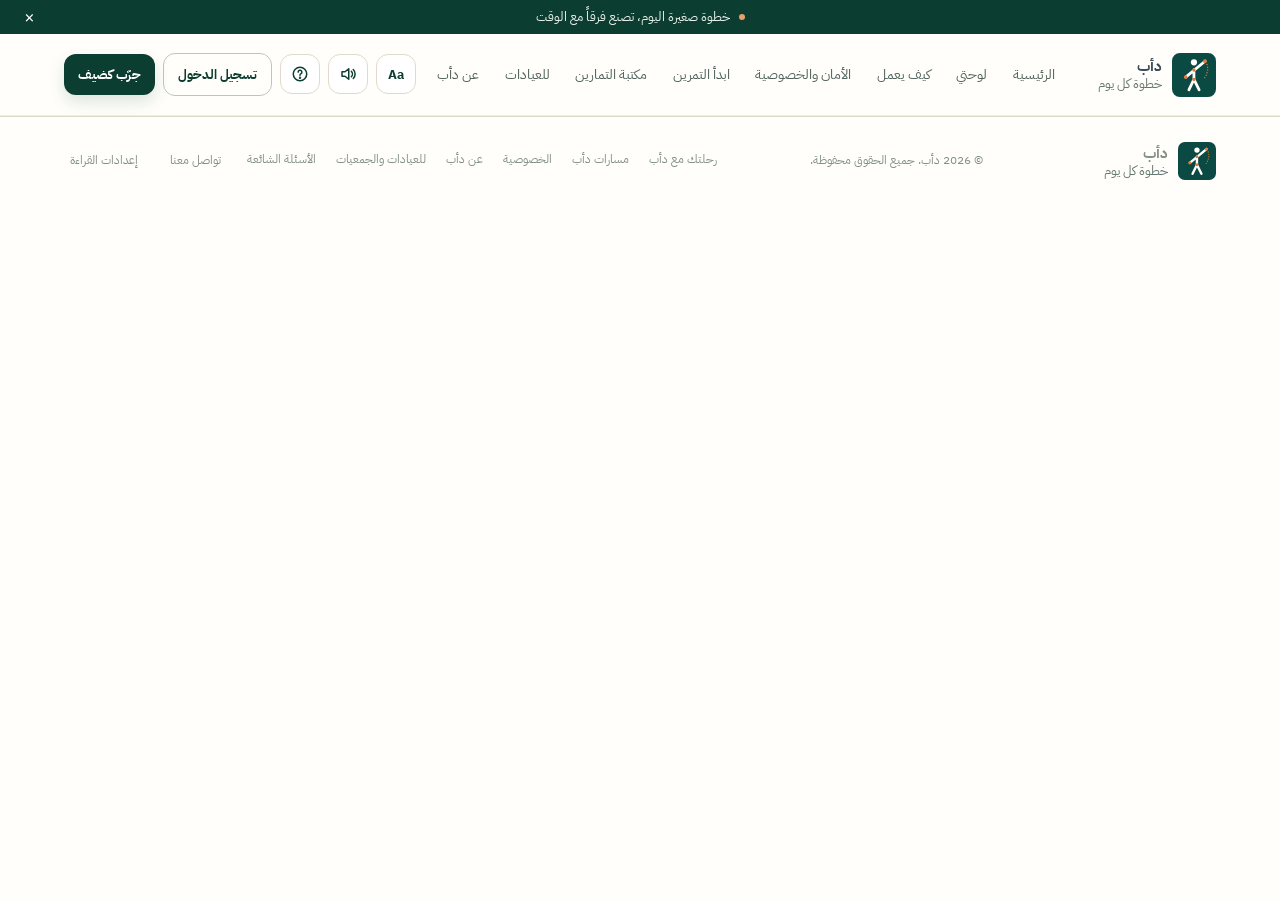
==== commit 3f1c1ebe: "إصلاح قراءة دور «مريض بالغ» في نافذة إنشاء الحساب. كان النظام يعامل الحساب كمرافق لطفل ويطلب اسم الط" ====
--- a/public/index.html
+++ b/public/index.html
@@ -2005,23 +2005,26 @@
 function signupModal(){
  var notes={carer:'أضف من ترافقه: طفلاً أو بالغاً. الطفل لا ينشئ حساباً بنفسه ويدخل واجهته من حسابك.',adult:'حسابك لك أنت، ويمكنك إضافة مرافق اختياري من صفحة الحساب لاحقاً.','':'اختر دورك أولاً: مرافق أو مريض بالغ.'};
  openModal('<h2 id="modalTitle">إنشاء حساب دأب</h2><p class="req-note">الخانات اللي عليها <b>*</b> إجبارية، والباقي اختياري.</p><form class="modal-form" id="signupModalForm" novalidate><label><span class="req">اسمك</span><input id="suName" autocomplete="name" required></label><fieldset style="border:0;padding:0;margin:0 0 4px"><legend><b class="req">أنا</b></legend><div class="cd-opts"><label class="cd-opt"><input type="radio" name="suRole" value="carer"><span>مرافق</span></label><label class="cd-opt"><input type="radio" name="suRole" value="adult" checked><span>مريض بالغ</span></label></div></fieldset><p class="muted-note" id="suNote">'+notes.adult+'</p><div id="suCarerKind" hidden><b class="req">من ترافقه؟</b><div class="cd-opts" style="margin-top:8px"><label class="cd-opt"><input type="radio" name="suWard" value="cchild" checked><span>طفل</span></label><label class="cd-opt"><input type="radio" name="suWard" value="cadult"><span>بالغ</span></label></div></div><div id="suWardName" hidden><label><span class="req" id="suWardNameL">اسم الطفل</span><input id="suWName" autocomplete="off"></label></div><div id="suPinBox" hidden><label><span class="req">رمز المرافق (4 أرقام)</span><input id="suPin" type="password" inputmode="numeric" maxlength="4" dir="ltr" autocomplete="new-password"></label><p class="muted-note">اختره الآن — أنت وحدك من يعرفه. يقفل واجهة الطفل وإنهاء الجلسة.</p></div><div id="suCond"><b class="req" id="suCondT">الحالة التي تتمرّن لها</b><p class="muted-note">اختر كل ما ينطبق. نقترح بها التمارين المناسبة في المكتبة، ويمكن تعديلها لاحقاً.</p><div id="suCdList"></div></div><label><span class="req">بريدك الإلكتروني (تصلك عليه التنبيهات)</span><input id="suMail" type="email" dir="ltr" autocomplete="email" placeholder="name@example.com" required></label><label><span class="req">كلمة المرور</span><input id="suPass" type="password" dir="ltr" autocomplete="new-password" placeholder="6 أحرف على الأقل" required></label><p id="suMsg" class="small" role="alert" style="min-height:22px;color:var(--ink-o)"></p><button class="btn btn-primary" type="submit">إنشاء الحساب ←</button></form><div class="auth-xfer-modal modal-form" style="margin-top:4px;padding-top:16px;border-top:1px solid var(--line)"><h3 style="font-size:calc(18px*var(--fs,1));color:var(--green);margin:0 0 8px">حسابك على جوال أو لابتوب أو آيباد آخر؟</h3><ol style="margin:8px 0 14px;padding-inline-start:22px;font-size:calc(12.5px*var(--fs,1));color:#71817b;line-height:1.9"><li>على الجهاز القديم: سجّل دخولك → حسابي → إنشاء رمز النقل وانسخ الرمز.</li><li>على الجهاز الجديد (أي متصفح): الصق الرمز أدناه مع نفس كلمة المرور واضغط استيراد.</li><li>بعدها سجّل دخولك بالبريد وكلمة المرور كالمعتاد على هذا الجهاز.</li></ol><label>رمز النقل<textarea id="suXferCode" rows="3" dir="ltr" autocomplete="off" placeholder="الصق الرمز من حسابي على اللابتوب أو الآيباد أو جوال آخر"></textarea></label><label>كلمة المرور (نفس كلمة الحساب)<input id="suXferPw" type="password" dir="ltr" autocomplete="current-password"></label><button class="btn btn-soft" type="button" id="suXferBtn" style="width:100%">استيراد الحساب على هذا الجهاز</button><p id="suXferMsg" class="small" role="alert" style="min-height:22px;margin-top:6px;color:var(--ink-o)"></p></div>');
- var suModCdK='',suModSel=[];
- function suCdKind(){var sr=($('input[name=suRole]:checked')||{}).value;if(sr==='adult')return 'adult';var w=($('input[name=suWard]:checked')||{}).value;return w==='cadult'?'adult':'child'}
+ var suModCdK='',suModSel=[],suForm=$('signupModalForm');
+ function suRoleVal(){return suForm?(suForm.querySelector('input[name=suRole]:checked')||{}).value:''}
+ function suWardVal(){return suForm?(suForm.querySelector('input[name=suWard]:checked')||{}).value:''}
+ function suCdKind(){var sr=suRoleVal();if(sr==='adult')return 'adult';var w=suWardVal();return w==='cadult'?'adult':'child'}
  function suPaintCd(){var k=suCdKind(),list=$('suCdList');if(!list)return;if(suModCdK!==k){[].forEach.call(list.querySelectorAll('input:checked'),function(i){if(suModSel.indexOf(i.value)<0)suModSel.push(i.value)});suModCdK=k;list.innerHTML=cdModalList(suModSel,k)}}
- function suUi(){var sr=($('input[name=suRole]:checked')||{}).value,car=sr==='carer',kid=car&&($('input[name=suWard]:checked')||{}).value==='cchild';
+ function suUi(){var sr=suRoleVal(),car=sr==='carer',kid=car&&suWardVal()==='cchild';
   $('suNote').textContent=notes[sr||''];$('suCarerKind').hidden=!car;$('suWardName').hidden=!car;$('suPinBox').hidden=!kid;
   if(car){$('suWardNameL').textContent=kid?tx('اسم الطفل'):tx('اسم البالغ');$('suCondT').textContent=kid?tx('حالة الطفل الذي ترافقه'):tx('حالة البالغ الذي ترافقه')}
   else $('suCondT').textContent=tx('الحالة التي تتمرّن لها');
   suPaintCd()}
- [].forEach.call(document.querySelectorAll('#signupModalForm input[name=suRole],#signupModalForm input[name=suWard]'),function(i){i.addEventListener('change',suUi)});
+ if(suForm)[].forEach.call(suForm.querySelectorAll('input[name=suRole],input[name=suWard]'),function(i){i.addEventListener('change',suUi)});
  var xb=$('suXferBtn'),xm=$('suXferMsg');
  if(xb)xb.onclick=function(){acctImport($('suXferCode').value,$('suXferPw').value.trim(),xm||aMsg,function(){var c=$('suXferCode'),p=$('suXferPw');if(c)c.value='';if(p)p.value='';closeModal()})};
  suPaintCd();suUi();
  var form=$('signupModalForm'),msg=$('suMsg');
- if(form)form.onsubmit=async function(e){e.preventDefault();if(msg)msg.textContent='';var sr=($('input[name=suRole]:checked')||{}).value,rv=sr==='adult'?'adult':($('input[name=suWard]:checked')||{}).value||'cchild';
+ if(form)form.onsubmit=async function(e){e.preventDefault();if(msg)msg.textContent='';var sr=suRoleVal(),rv=sr==='adult'?'adult':(suWardVal()||'cchild');
   var cdv=[].map.call(document.querySelectorAll('#suCdList input:checked'),function(i){return i.value});
-  var p={nm:$('suName').value,mail:$('suMail').value,pw:$('suPass').value,rv:rv,cdv:cdv,wn:$('suWName')?$('suWName').value:'',cc:$('suPin')?$('suPin').value:''};
-  if(await authSignup(p,msg||aMsg))closeModal()}}
+  var p={nm:$('suName').value,mail:$('suMail').value,pw:$('suPass').value,rv:rv,cdv:cdv,wn:($('suWName')||{}).value||'',cc:($('suPin')||{}).value||''};
+  if(await authSignup(p,msg||aMsg)){closeModal();return}
+  if(msg&&msg.textContent&&(rv==='cchild'||rv==='cadult')){var f=rv==='cchild'?'suPin':'suWName';if(msg.textContent.indexOf('اسم')>-1)f='suWName';else if(msg.textContent.indexOf('رمز')>-1)f='suPin';var el=$(f);if(el&&!el.closest('[hidden]')){suUi();el.focus()}}}
 function loginModal(){openModal('<h2 id="modalTitle">أهلاً بعودتك</h2><p>سجّل الدخول لمتابعة خطتك وجلساتك المحفوظة.</p><form class="modal-form" id="loginModalForm" novalidate><label>البريد الإلكتروني<input name="mail" type="email" required dir="ltr" autocomplete="email" placeholder="name@example.com"></label><label>كلمة المرور<input name="pw" type="password" required dir="ltr" autocomplete="current-password" placeholder="••••••••"></label><p id="loginModalMsg" class="small" role="alert" style="min-height:22px;color:var(--ink-o)"></p><button class="btn btn-primary" type="submit">تسجيل الدخول ←</button><button class="btn btn-soft" type="button" id="showSignup">إنشاء حساب جديد</button></form><p class="muted-note">الحساب يُحفظ على هذا الجهاز فقط في هذه النسخة التجريبية.</p>');
  var form=$('loginModalForm'),su=$('showSignup'),msg=$('loginModalMsg');
  if(su)su.onclick=function(){signupModal()};
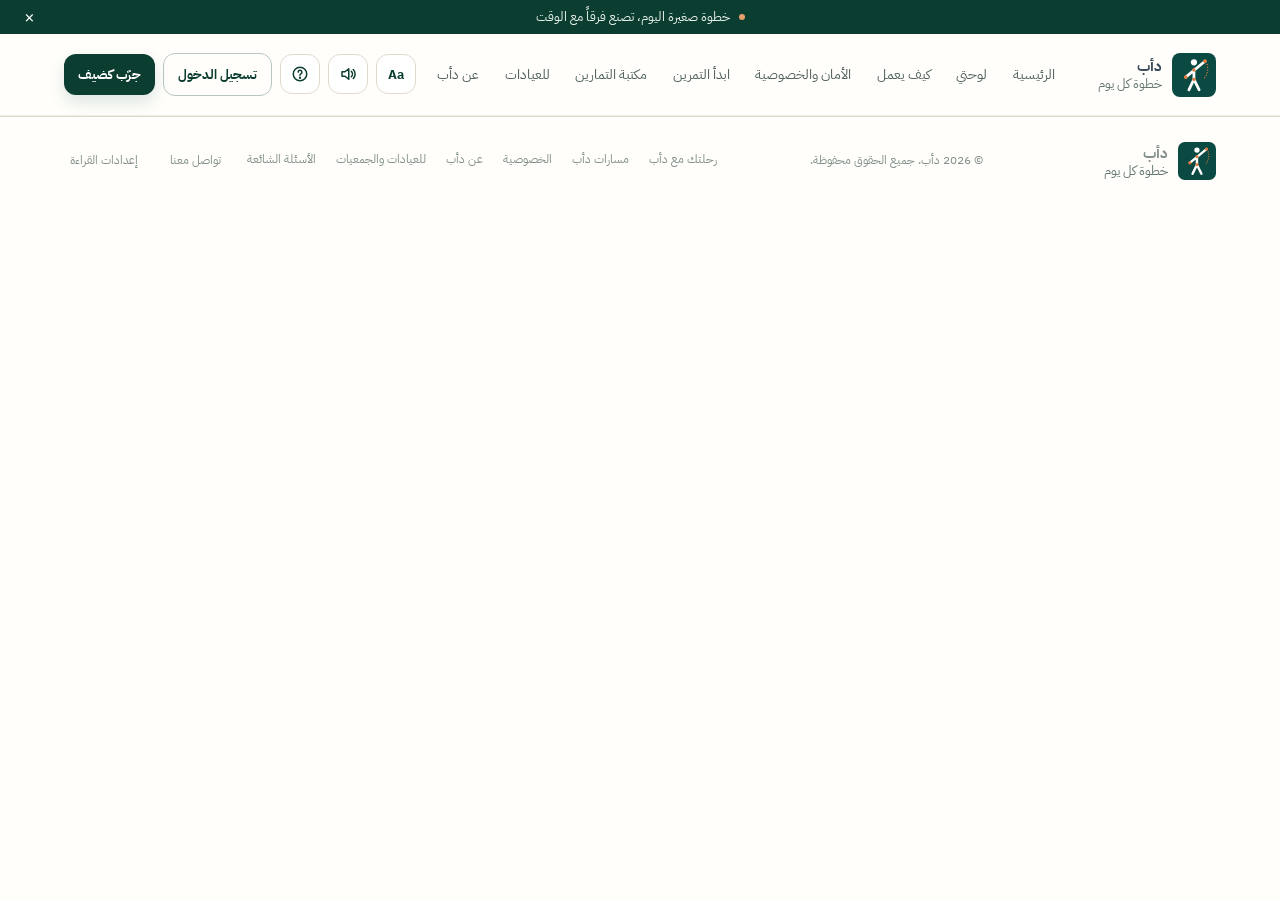
==== commit 065837fe: "تخفيف تجمّد التحميل: تأجيل شبكة المكتبة وإيقاف تحميل 3D المبكر. لا تُبنى بطاقات المكتبة الكاملة إلا " ====
--- a/public/index.html
+++ b/public/index.html
@@ -12,8 +12,6 @@
 <meta property="og:locale" content="ar_SA">
 <link rel="icon" type="image/svg+xml" href="data:image/svg+xml,%3Csvg xmlns='http://www.w3.org/2000/svg' viewBox='0 0 150 150'%3E%3Crect width='150' height='150' rx='27' fill='%230B4A42'/%3E%3Cg fill='none' stroke='%23fff' stroke-width='9.5' stroke-linecap='round'%3E%3Cpath d='M46.8 82.3L112.5 28M74.8 58V90M74.8 90L57.5 125.5M74.8 90L92.5 125.5'/%3E%3C/g%3E%3Ccircle cx='74.8' cy='31.8' r='10.5' fill='%23fff'/%3E%3Cg fill='%23E07A3F'%3E%3Ccircle cx='112.5' cy='28' r='7'/%3E%3Ccircle cx='74.8' cy='58' r='6.5'/%3E%3Ccircle cx='74.8' cy='90' r='6.5'/%3E%3Ccircle cx='46.8' cy='82.3' r='7'/%3E%3C/g%3E%3C/svg%3E">
 <link rel="stylesheet" href="fonts/plex.css">
-<link rel="modulepreload" href="/daab-coach3d.js?v=20251125sessionFix">
-<link rel="preload" href="/models/x-bot.fbx" as="fetch" crossorigin>
 <script type="importmap">
 {"imports":{"three":"https://cdn.jsdelivr.net/npm/three@0.170.0/build/three.module.js","three/addons/":"https://cdn.jsdelivr.net/npm/three@0.170.0/examples/jsm/"}}
 </script>
@@ -1472,6 +1470,7 @@
  paintWsw();if(raw==='cond'||cur.dataset.page==='cond')setTimeout(function(){openCondIfNeeded()},0);
  if(signed&&mode&&mode!=='child'&&!hasCond()&&['home','adult','companion'].indexOf(cur.dataset.page)>-1){clearTimeout(condDeferT);condDeferT=setTimeout(function(){if(!childPinOpening&&!condModalOpen())openCondIfNeeded({after:condAfterPick})},0)}
  if(['home','library','session'].indexOf(cur.dataset.page)>-1)coach3dBoot(cur.dataset.page);
+ if(cur.dataset.page==='library')renderLib();
  if(pendingAuthModal){var pm=pendingAuthModal;pendingAuthModal='';setTimeout(function(){openAuthModal(pm)},0)}
 }
 var thumbPaintDeb=0;
@@ -1878,6 +1877,7 @@
  renderLib();var el=document.querySelector(f);if(el)el.focus()});
 document.addEventListener('change',function(e){var t=e.target;if(!t.matches||!t.matches('.apanel [data-af]'))return;var k=t.dataset.af;addTouched=true;if(k==='time'){if(!t.value)return;addT.time=t.value}else if(k==='dur'){addT.dur=Math.min(DUR_MAX,Math.max(5,parseInt(t.value,10)||15))}else addT[k]=+t.value;renderLib();var el=document.querySelector('.apanel [data-af="'+k+'"]');if(el)el.focus()});
 function libCatCounts(sgIds){var base=EX.filter(libMatch),o={all:base.length,sug:0};if(sgIds&&sgIds.length)o.sug=base.filter(function(x){return sgIds.indexOf(x.id)>-1}).length;Object.keys(CATS).forEach(function(k){if(k==='all')return;o[k]=base.filter(function(x){return x.cat===k}).length});return o}
+function libPageOn(){return !!document.querySelector('.page[data-page=library].on')}
 function renderLib(){
  if(flt==='sug'&&!(S.cond||[]).length)flt='all';
  var lbl=getMode()==='companion'?'أضف إلى خطة '+((S.ward&&S.ward.name)?escH(S.ward.name):'الطفل'):tx('أضف لقائمتي');
@@ -1891,7 +1891,7 @@
  if($('cndBox'))$('cndBox').innerHTML='';if($('jCnd'))$('jCnd').textContent=$('cndH')?$('cndH').textContent:'';
  var sh=$('libSugHead');if(sh){sh.hidden=flt!=='sug'||!cs.length;if($('sugH'))$('sugH').textContent=getMode()==='companion'&&ward?tx('مقترحات لحالة ')+ward:tx('مقترحات لحالتك')}
  if($('sugList'))$('sugList').innerHTML='';
- var LL=EX.filter(function(x){if(flt==='sug'){if(sgIds.indexOf(x.id)<0)return false}else if(flt!=='all'&&x.cat!==flt)return false;return libMatch(x)}).sort(function(a,b){var p=sgIds.indexOf(a.id)>-1?0:1,q=sgIds.indexOf(b.id)>-1?0:1;return p-q||exOrd(a.id)-exOrd(b.id)});libInfo(LL.length);$('grid').innerHTML=LL.map(function(x){return exGuideCard(x,sgIds,lbl)}).join('');libraryThumbsPaint();
+ var LL=EX.filter(function(x){if(flt==='sug'){if(sgIds.indexOf(x.id)<0)return false}else if(flt!=='all'&&x.cat!==flt)return false;return libMatch(x)}).sort(function(a,b){var p=sgIds.indexOf(a.id)>-1?0:1,q=sgIds.indexOf(b.id)>-1?0:1;return p-q||exOrd(a.id)-exOrd(b.id)});libInfo(LL.length);var grid=$('grid');if(grid){if(libPageOn()){grid.innerHTML=LL.map(function(x){return exGuideCard(x,sgIds,lbl)}).join('');grid.removeAttribute('data-defer-grid');libraryThumbsPaint()}else grid.setAttribute('data-defer-grid','1')}
  var mp=$('libMinePanel');if(mp)mp.hidden=!S.mine.length;
  $('myN').textContent=S.mine.length?'('+S.mine.length+')':'';
  $('gNote').innerHTML=acct?tx('تُحفظ قائمتك وحالتك في حسابك.'):tx('ضيف: تُحفظ قائمة تمارينك على هذا الجهاز.')+' <a href="#auth">'+tx('سجّل الدخول لحفظها مع حسابك.')+'</a>.';
@@ -2099,7 +2099,7 @@
 STEPS.e20=['قف وأسند يديك على حائط أو طاولة','انقل وزنك بلطف من قدم إلى الأخرى','ثبّت جذعك وكرّر'];
 
 function stepsOf(id){if(typeof STEPS==='undefined'||!STEPS)return [];if(isEyeEx(id))return STEPS[id]||(typeof eyeSteps==='function'?eyeSteps():[]);return STEPS[id]||STEPS[poseRefId(id)]||[]}
-renderLib();
+(function libBoot(){function go(){try{renderLib()}catch(e){}}if(typeof requestIdleCallback==='function')requestIdleCallback(go,{timeout:2500});else setTimeout(go,80)})();
 function mkEye(s,main){var lx=S.lazy==='left'?37:63,gx=lx===63?37:63;
  s.innerHTML='<circle cx="50" cy="58" r="33" fill="#F5F2EA"/>'+(main?'<circle cx="50" cy="58" r="42" fill="none" stroke="#fff" stroke-opacity=".2" stroke-width="1.2" stroke-dasharray="2 4"/>':'')+'<path d="M38 78q12 8 24 0" fill="none" stroke="#0B4A42" stroke-width="2.6" stroke-linecap="round"/><ellipse cx="37" cy="55" rx="8" ry="5.5" fill="#fff" stroke="#0B4A42" stroke-width="1.4"/><ellipse cx="63" cy="55" rx="8" ry="5.5" fill="#fff" stroke="#0B4A42" stroke-width="1.4"/><circle class="pg" cx="'+gx+'" cy="55" r="3.2" fill="#0B4A42"/><circle class="pl" cx="'+lx+'" cy="55" r="3.2" fill="#0B4A42"/><g class="pt" style="transition:opacity .3s"><rect x="'+(gx-12)+'" y="45" width="24" height="20" rx="8" fill="#E07A3F"/><path d="M'+(gx-9)+' 48l18 14M'+(gx+9)+' 48L'+(gx-9)+' 62" stroke="#F5F2EA" stroke-width="1.2" opacity=".5"/></g><g class="wp" style="opacity:0;transition:opacity .3s"><rect x="'+(lx-12)+'" y="45" width="24" height="20" rx="8" fill="#E07A3F"/><path d="M'+(lx-9)+' 48l18 14M'+(lx+9)+' 48L'+(lx-9)+' 62" stroke="#F5F2EA" stroke-width="1.2" opacity=".5"/></g><g class="gl" fill="rgba(255,255,255,.25)" stroke="#2A3744" stroke-width="2.6" stroke-linecap="round" style="transition:opacity .3s"><circle cx="37" cy="55" r="11.5"/><circle cx="63" cy="55" r="11.5"/><path d="M48.5 53q1.5-2 3 0M25.5 53L17 50M74.5 53L83 50" fill="none"/></g>'+(main?'<circle class="tg" r="6" cx="50" cy="16" fill="#E07A3F" stroke="#fff" stroke-width="1.6"/>':'');
  s._e={pl:s.querySelector('.pl'),pg:s.querySelector('.pg'),pt:s.querySelector('.pt'),wp:s.querySelector('.wp'),gl:s.querySelector('.gl'),tg:s.querySelector('.tg'),lx:lx};return s}
